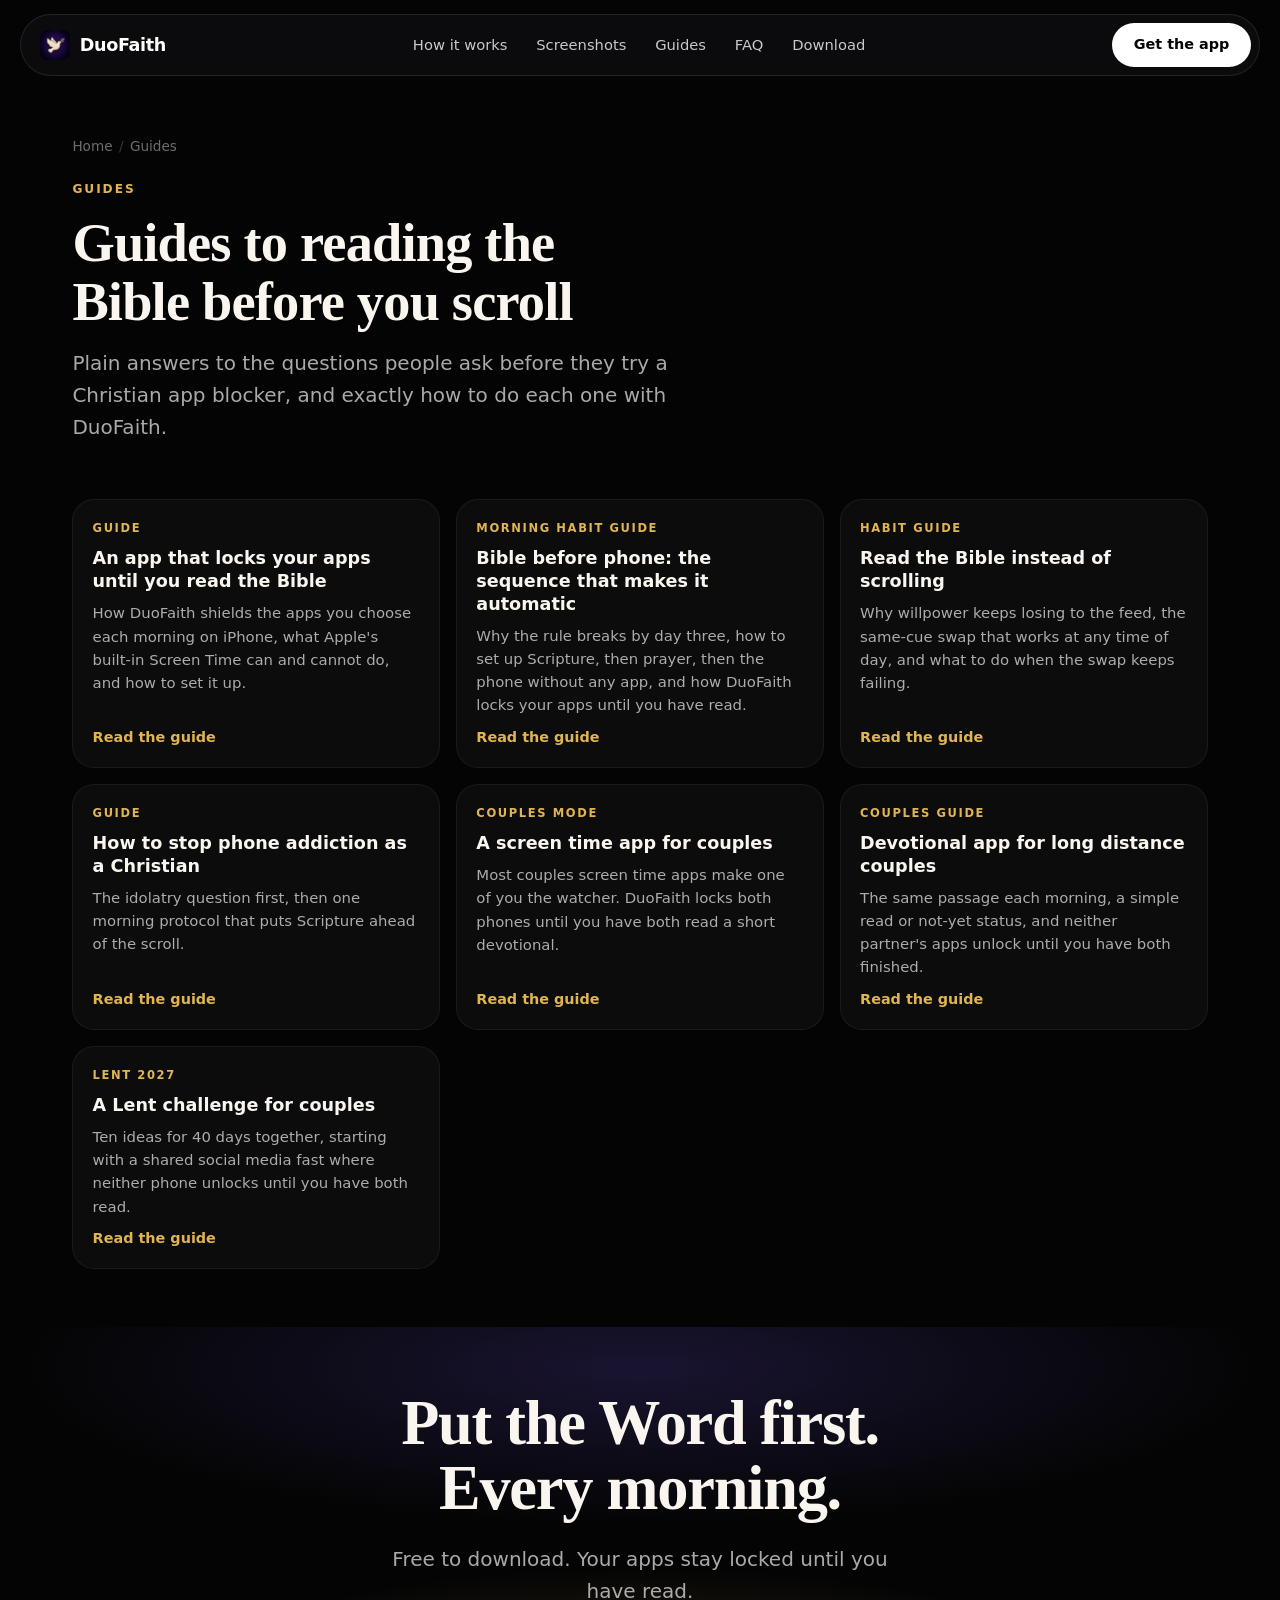
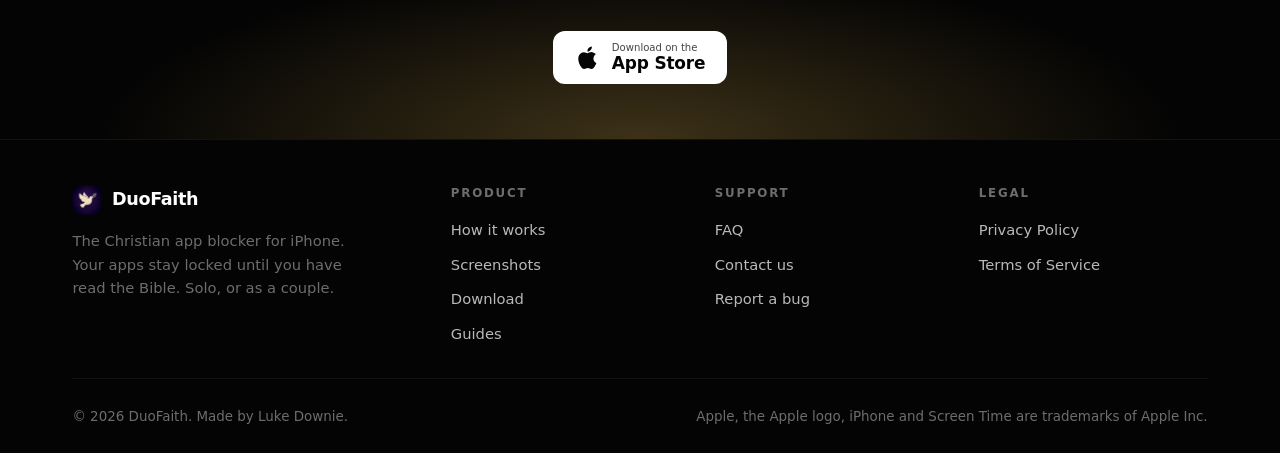
==== guides/index.html @ 22491860 "Rebuild the site around search: 7 guides, new homepage, real pricing Rewrites duofaith.com as an SEO" ====
<!DOCTYPE html>
<html lang="en">
<head>
<meta charset="UTF-8">
<meta name="viewport" content="width=device-width, initial-scale=1.0">
<title>DuoFaith Guides: Bible App Blocker Help and How-Tos</title>
<meta name="description" content="Guides on using a Christian app blocker, building a daily Bible habit, couples devotionals, and how DuoFaith locks your apps until you have read.">
<link rel="canonical" href="https://duofaith.com/guides/index.html">
<meta name="theme-color" content="#040404">
<link rel="icon" type="image/png" href="/icon-128.png">
<link rel="apple-touch-icon" href="/img/apple-touch-icon.png">
<link rel="stylesheet" href="/site.css">
<script>document.documentElement.className+=' js';</script>
<meta property="og:title" content="DuoFaith Guides: Bible App Blocker Help and How-Tos">
<meta property="og:description" content="Guides on using a Christian app blocker, building a daily Bible habit, couples devotionals, and how DuoFaith locks your apps until you have read.">
<meta property="og:type" content="website">
<meta property="og:url" content="https://duofaith.com/guides/index.html">
<meta property="og:site_name" content="DuoFaith">
<meta property="og:locale" content="en_US">
<meta property="og:image" content="https://duofaith.com/og-card.jpg">
<meta name="twitter:card" content="summary_large_image">
<meta name="twitter:title" content="DuoFaith Guides: Bible App Blocker Help and How-Tos">
<meta name="twitter:description" content="Guides on using a Christian app blocker, building a daily Bible habit, couples devotionals, and how DuoFaith locks your apps until you have read.">
<meta name="twitter:image" content="https://duofaith.com/og-card.jpg">
<script type="application/ld+json">{
 "@context": "https://schema.org",
 "@type": "CollectionPage",
 "name": "DuoFaith Guides: Bible App Blocker Help and How-Tos",
 "url": "https://duofaith.com/guides/index.html",
 "description": "Guides on using a Christian app blocker, building a daily Bible habit, couples devotionals, and how DuoFaith locks your apps until you have read.",
 "isPartOf": {
  "@id": "https://duofaith.com/#website"
 },
 "hasPart": [
  {
   "@type": "Article",
   "headline": "An app that locks your apps until you read the Bible (and how it works on iPhone)",
   "url": "https://duofaith.com/guides/app-that-locks-apps-until-you-read-the-bible.html"
  },
  {
   "@type": "Article",
   "headline": "Bible before phone: the morning sequence that makes it automatic",
   "url": "https://duofaith.com/guides/bible-before-phone.html"
  },
  {
   "@type": "Article",
   "headline": "How to read the Bible instead of scrolling (when willpower is not enough)",
   "url": "https://duofaith.com/guides/read-the-bible-instead-of-scrolling.html"
  },
  {
   "@type": "Article",
   "headline": "How to stop phone addiction as a Christian (the heart problem and the practical fix)",
   "url": "https://duofaith.com/guides/how-to-stop-phone-addiction-as-a-christian.html"
  },
  {
   "@type": "Article",
   "headline": "A screen time app for couples where neither partner's apps unlock until you have both read",
   "url": "https://duofaith.com/guides/screen-time-app-for-couples.html"
  },
  {
   "@type": "Article",
   "headline": "A devotional app for long distance couples: the same passage each day, and neither partner's apps unlock until you have both read",
   "url": "https://duofaith.com/guides/devotional-app-for-long-distance-couples.html"
  },
  {
   "@type": "Article",
   "headline": "A Lent challenge for couples: ten ideas for 40 days, and the shared fast where both partners' apps stay locked until you have both read",
   "url": "https://duofaith.com/guides/lent-challenge-for-couples.html"
  }
 ]
}</script>
</head>
<body>
<a class="skip-link" href="#main">Skip to content</a>
<div class="starfield" aria-hidden="true"><span class="star-layer sl-deep"></span><span class="star-layer sl-near"></span></div>
<header class="nav">
  <div class="nav-inner">
    <a href="/" class="brand"><img src="/img/app-icon-256.png" alt="" width="256" height="256"><span>DuoFaith</span></a>
    <nav class="nav-links" aria-label="Main"><a href="/#how-it-works">How it works</a><a href="/#screenshots">Screenshots</a><a href="/guides/index.html">Guides</a><a href="/#faq">FAQ</a><a href="/#download">Download</a></nav>
    <button class="nav-toggle" type="button" aria-label="Open menu" aria-expanded="false" aria-controls="nav-menu"><span class="bars" aria-hidden="true"><span></span><span></span><span></span></span></button>
    <a href="https://apps.apple.com/us/app/duofaith-bible-app-blocker/id6792354251" class="nav-cta" target="_blank" rel="noopener">Get the app</a>
  </div>
  <div class="nav-menu" id="nav-menu"><ul><li><a href="/#how-it-works">How it works</a></li><li><a href="/#screenshots">Screenshots</a></li><li><a href="/guides/index.html">Guides</a></li><li><a href="/#faq">FAQ</a></li><li><a href="/#download">Download</a></li><li><a href="https://apps.apple.com/us/app/duofaith-bible-app-blocker/id6792354251" target="_blank" rel="noopener">Get the app, free</a></li></ul></div>
</header>
<main id="main">
  <section class="article-hero"><div class="wrap">
    <ol class="crumbs"><li><a href="/">Home</a></li><li aria-current="page">Guides</li></ol>
    <span class="eyebrow">Guides</span>
    <h1>Guides to reading the Bible before you scroll</h1>
    <p class="lede" style="max-width:40rem;margin-top:1rem">Plain answers to the questions people ask before they try a Christian app blocker, and exactly how to do each one with DuoFaith.</p>
  </div></section>
  <section class="section" style="padding-top:1rem"><div class="wrap"><div class="guides-grid"><a class="guide-card" href="/guides/app-that-locks-apps-until-you-read-the-bible.html"><span class="tag">Guide</span><h3>An app that locks your apps until you read the Bible</h3><p>How DuoFaith shields the apps you choose each morning on iPhone, what Apple&#x27;s built-in Screen Time can and cannot do, and how to set it up.</p><span class="more">Read the guide</span></a><a class="guide-card" href="/guides/bible-before-phone.html"><span class="tag">Morning habit guide</span><h3>Bible before phone: the sequence that makes it automatic</h3><p>Why the rule breaks by day three, how to set up Scripture, then prayer, then the phone without any app, and how DuoFaith locks your apps until you have read.</p><span class="more">Read the guide</span></a><a class="guide-card" href="/guides/read-the-bible-instead-of-scrolling.html"><span class="tag">Habit guide</span><h3>Read the Bible instead of scrolling</h3><p>Why willpower keeps losing to the feed, the same-cue swap that works at any time of day, and what to do when the swap keeps failing.</p><span class="more">Read the guide</span></a><a class="guide-card" href="/guides/how-to-stop-phone-addiction-as-a-christian.html"><span class="tag">Guide</span><h3>How to stop phone addiction as a Christian</h3><p>The idolatry question first, then one morning protocol that puts Scripture ahead of the scroll.</p><span class="more">Read the guide</span></a><a class="guide-card" href="/guides/screen-time-app-for-couples.html"><span class="tag">Couples Mode</span><h3>A screen time app for couples</h3><p>Most couples screen time apps make one of you the watcher. DuoFaith locks both phones until you have both read a short devotional.</p><span class="more">Read the guide</span></a><a class="guide-card" href="/guides/devotional-app-for-long-distance-couples.html"><span class="tag">Couples guide</span><h3>Devotional app for long distance couples</h3><p>The same passage each morning, a simple read or not-yet status, and neither partner&#x27;s apps unlock until you have both finished.</p><span class="more">Read the guide</span></a><a class="guide-card" href="/guides/lent-challenge-for-couples.html"><span class="tag">Lent 2027</span><h3>A Lent challenge for couples</h3><p>Ten ideas for 40 days together, starting with a shared social media fast where neither phone unlocks until you have both read.</p><span class="more">Read the guide</span></a></div></div></section>
  <section class="closer"><div class="wrap">
    <h2 class="display">Put the Word first.<br>Every morning.</h2>
    <p class="lede">Free to download. Your apps stay locked until you have read.</p>
    <div class="store-row"><a href="https://apps.apple.com/us/app/duofaith-bible-app-blocker/id6792354251" class="store-badge" target="_blank" rel="noopener"><svg viewBox="0 0 24 24" aria-hidden="true"><path d="M17.05 12.54c-.03-2.6 2.12-3.85 2.22-3.91-1.21-1.77-3.09-2.01-3.76-2.04-1.6-.16-3.13.94-3.94.94-.81 0-2.07-.92-3.4-.9-1.75.03-3.36 1.02-4.26 2.58-1.81 3.14-.46 7.79 1.3 10.34.86 1.25 1.89 2.65 3.24 2.6 1.3-.05 1.79-.84 3.36-.84 1.57 0 2.01.84 3.38.81 1.4-.02 2.28-1.27 3.13-2.53.99-1.45 1.4-2.86 1.42-2.93-.03-.01-2.72-1.04-2.75-4.12M14.5 4.6c.71-.87 1.19-2.07 1.06-3.27-1.02.04-2.26.68-3 1.54-.66.76-1.24 1.99-1.08 3.16 1.14.09 2.31-.58 3.02-1.43"/></svg><span class="sb-text"><span class="sb-small">Download on the</span><span class="sb-big">App Store</span></span></a></div>
  </div></section>
</main>
<footer>
  <div class="wrap">
    <div class="foot-grid">
      <div class="foot-brand">
        <a href="/" class="brand"><img src="/img/app-icon-256.png" alt="" width="256" height="256"><span>DuoFaith</span></a>
        <p>The Christian app blocker for iPhone. Your apps stay locked until you have read the Bible. Solo, or as a couple.</p>
      </div>
      <div class="foot-col"><h4>Product</h4><ul>
        <li><a href="/#how-it-works">How it works</a></li>
        <li><a href="/#screenshots">Screenshots</a></li>
        <li><a href="/#download">Download</a></li>
        <li><a href="/guides/index.html">Guides</a></li>
      </ul></div>
      <div class="foot-col"><h4>Support</h4><ul>
        <li><a href="/#faq">FAQ</a></li>
        <li><a href="mailto:duofaithsupport@gmail.com">Contact us</a></li>
        <li><a href="mailto:duofaithsupport@gmail.com?subject=DuoFaith%20bug%20report">Report a bug</a></li>
      </ul></div>
      <div class="foot-col"><h4>Legal</h4><ul>
        <li><a href="/privacy.html">Privacy Policy</a></li>
        <li><a href="/terms.html">Terms of Service</a></li>
      </ul></div>
    </div>
    <div class="foot-bottom">
      <p>&copy; 2026 DuoFaith. Made by Luke Downie.</p>
      <p>Apple, the Apple logo, iPhone and Screen Time are trademarks of Apple Inc.</p>
    </div>
  </div>
</footer>
<script>
(function(){
  var b=document.body;var on=function(){b.classList.toggle('scrolled',window.scrollY>20)};on();window.addEventListener('scroll',on,{passive:true});
  var t=document.querySelector('.nav-toggle');if(t){t.addEventListener('click',function(){var o=b.classList.toggle('menu-open');t.setAttribute('aria-expanded',o)});document.querySelectorAll('.nav-menu a').forEach(function(a){a.addEventListener('click',function(){b.classList.remove('menu-open');t.setAttribute('aria-expanded','false')})})}
  if('IntersectionObserver' in window){var io=new IntersectionObserver(function(es){es.forEach(function(e){if(e.isIntersecting){e.target.classList.add('in');io.unobserve(e.target)}})},{rootMargin:'0px 0px -8% 0px'});document.querySelectorAll('.reveal').forEach(function(el){io.observe(el)})}else{document.querySelectorAll('.reveal').forEach(function(el){el.classList.add('in')})}
})();
</script>
</body>
</html>
---- site.css ----
/* DuoFaith site styles. Shared by the homepage and every guide page. */

*, *::before, *::after { margin: 0; padding: 0; box-sizing: border-box; }

:root {
  --bg: #040404;
  --bg-2: #0b0910;
  --white: #ffffff;
  --cream: #FAF5EE;
  --dim: rgba(255,255,255,0.66);
  --faint: rgba(255,255,255,0.42);
  --line: rgba(255,255,255,0.10);
  --line-soft: rgba(255,255,255,0.06);
  --card: rgba(255,255,255,0.035);
  --card-2: rgba(255,255,255,0.06);
  --gold: #E0B450;
  --gold-2: #C9944A;
  --gold-soft: rgba(224,180,80,0.14);
  --violet: #7C5CFF;
  --rose: #E0685A;
  --green: #5BA67A;
  --plum: #2D2145;

  --font: system-ui, -apple-system, "Segoe UI", Roboto, "Helvetica Neue", Arial, sans-serif;
  --serif: "Iowan Old Style", "Palatino Linotype", Palatino, "Book Antiqua", Georgia, "Times New Roman", serif;
  --max: 1180px;
  --pad: 1.4rem;
  --radius: 22px;
}

html {
  scroll-behavior: smooth;
  -webkit-text-size-adjust: 100%;
  background: var(--bg);
  scroll-padding-top: 6rem;
}
body {
  font-family: var(--font);
  background: var(--bg);
  color: var(--white);
  overflow-x: hidden;
  -webkit-font-smoothing: antialiased;
  -moz-osx-font-smoothing: grayscale;
  line-height: 1.5;
}
img { max-width: 100%; height: auto; display: block; }
a { color: var(--gold); }
::selection { background: rgba(224,180,80,0.3); }
:focus-visible { outline: 2px solid var(--gold); outline-offset: 3px; border-radius: 4px; }

.skip-link {
  position: absolute; left: -999px; top: 0.5rem;
  background: var(--gold); color: #050505; padding: 0.6rem 1rem; border-radius: 8px; z-index: 999;
}
.skip-link:focus { left: 0.5rem; }

/* Starfield background, two slow parallax layers */
.starfield { position: fixed; inset: 0; z-index: -1; pointer-events: none; overflow: hidden; }
.star-layer { position: absolute; inset: -90px; display: block; background-repeat: repeat; }
.sl-deep {
  opacity: 0.38;
  background-size: 660px 660px, 940px 940px;
  animation: drift-deep 96s ease-in-out infinite alternate;
  background-image:
    radial-gradient(1.8px 1.8px at 22% 11%, rgba(214,206,255,0.85), transparent),
    radial-gradient(1px 1px at 58% 26%, rgba(255,255,255,0.6), transparent),
    radial-gradient(1.4px 1.4px at 84% 14%, rgba(255,241,214,0.7), transparent),
    radial-gradient(1px 1px at 35% 52%, rgba(255,255,255,0.5), transparent),
    radial-gradient(2px 2px at 68% 58%, rgba(214,206,255,0.75), transparent),
    radial-gradient(1px 1px at 9% 74%, rgba(255,255,255,0.45), transparent),
    radial-gradient(1.5px 1.5px at 46% 82%, rgba(255,241,214,0.6), transparent),
    radial-gradient(1px 1px at 79% 93%, rgba(255,255,255,0.5), transparent),
    radial-gradient(1.3px 1.3px at 96% 68%, rgba(255,255,255,0.55), transparent),
    radial-gradient(1px 1px at 15% 36%, rgba(255,255,255,0.45), transparent),
    radial-gradient(3px 3px at 17% 29%, rgba(124,92,255,0.55), transparent),
    radial-gradient(2.4px 2.4px at 62% 12%, rgba(255,255,255,0.5), transparent),
    radial-gradient(3.4px 3.4px at 88% 41%, rgba(224,180,80,0.42), transparent),
    radial-gradient(2px 2px at 31% 63%, rgba(255,255,255,0.45), transparent),
    radial-gradient(3px 3px at 73% 77%, rgba(124,92,255,0.45), transparent),
    radial-gradient(2.2px 2.2px at 8% 89%, rgba(255,255,255,0.4), transparent),
    radial-gradient(2.6px 2.6px at 51% 46%, rgba(255,241,214,0.4), transparent),
    radial-gradient(2px 2px at 94% 87%, rgba(255,255,255,0.35), transparent);
}
.sl-near {
  opacity: 0.55;
  background-size: 420px 420px;
  animation: drift-near 58s ease-in-out infinite alternate, twinkle 9s ease-in-out infinite;
  background-image:
    radial-gradient(1.5px 1.5px at 12% 18%, rgba(255,255,255,0.95), transparent),
    radial-gradient(1.2px 1.2px at 47% 8%, rgba(255,255,255,0.8), transparent),
    radial-gradient(1px 1px at 78% 22%, rgba(255,255,255,0.7), transparent),
    radial-gradient(1.4px 1.4px at 92% 47%, rgba(255,255,255,0.85), transparent),
    radial-gradient(1px 1px at 63% 38%, rgba(255,255,255,0.6), transparent),
    radial-gradient(1.3px 1.3px at 28% 44%, rgba(255,255,255,0.8), transparent),
    radial-gradient(1px 1px at 6% 61%, rgba(255,255,255,0.55), transparent),
    radial-gradient(1.5px 1.5px at 41% 71%, rgba(255,255,255,0.9), transparent),
    radial-gradient(1px 1px at 84% 79%, rgba(255,255,255,0.6), transparent),
    radial-gradient(1.2px 1.2px at 19% 92%, rgba(255,255,255,0.7), transparent),
    radial-gradient(1px 1px at 57% 88%, rgba(255,255,255,0.5), transparent);
}
@keyframes drift-deep { from { transform: translate3d(-24px, 14px, 0); } to { transform: translate3d(26px, -16px, 0); } }
@keyframes drift-near { from { transform: translate3d(38px, -22px, 0); } to { transform: translate3d(-40px, 24px, 0); } }
@keyframes twinkle { 0%, 100% { opacity: 0.55; } 50% { opacity: 0.34; } }

/* Layout and type */
.wrap { max-width: var(--max); margin: 0 auto; padding: 0 var(--pad); }
.narrow { max-width: 760px; margin: 0 auto; }

.display {
  font-family: var(--serif);
  font-size: clamp(2.4rem, 6vw, 3.9rem);
  font-weight: 600;
  line-height: 1.04;
  letter-spacing: -0.02em;
  color: var(--cream);
}
.h-section {
  font-family: var(--serif);
  font-size: clamp(1.75rem, 4vw, 2.55rem);
  font-weight: 600;
  line-height: 1.08;
  letter-spacing: -0.015em;
  color: var(--cream);
}
.h-sub {
  font-size: clamp(1.15rem, 2vw, 1.4rem);
  font-weight: 600;
  letter-spacing: -0.01em;
  color: var(--cream);
}
.lede {
  font-size: clamp(1.05rem, 1.6vw, 1.25rem);
  line-height: 1.6;
  color: var(--dim);
}
.eyebrow {
  display: inline-block;
  font-size: 0.76rem;
  font-weight: 600;
  letter-spacing: 0.16em;
  text-transform: uppercase;
  color: var(--gold);
  margin-bottom: 1rem;
}
.gold { color: var(--gold); }
.muted { color: var(--faint); }
.section { padding: 3.6rem 0; }
.section-head { text-align: center; max-width: 700px; margin: 0 auto 1.9rem; }
.section-head .lede { margin-top: 1rem; }

/* Buttons */
.btn {
  display: inline-flex; align-items: center; justify-content: center; gap: 0.6rem;
  padding: 0.95rem 1.6rem;
  border-radius: 100px;
  font-size: 1rem; font-weight: 600;
  text-decoration: none;
  cursor: pointer;
  border: 1px solid transparent;
  transition: transform .18s ease, box-shadow .25s ease, background .2s ease;
  white-space: nowrap;
}
.btn-gold {
  background: linear-gradient(135deg, #E8C88A 0%, var(--gold) 45%, var(--gold-2) 100%);
  color: #1a1207;
  box-shadow: 0 10px 30px rgba(224,180,80,0.22);
}
.btn-gold:hover { transform: translateY(-2px); box-shadow: 0 16px 40px rgba(224,180,80,0.32); }
.btn-ghost { border-color: var(--line); color: var(--white); background: rgba(255,255,255,0.02); }
.btn-ghost:hover { background: rgba(255,255,255,0.07); }
.btn svg { width: 20px; height: 20px; fill: currentColor; }

.store-badge {
  display: inline-flex; align-items: center; gap: 0.7rem;
  background: var(--white); color: #050505;
  padding: 0.7rem 1.35rem; border-radius: 12px;
  text-decoration: none;
  transition: transform .18s ease, box-shadow .25s ease;
}
.store-badge:hover { transform: translateY(-2px); box-shadow: 0 12px 34px rgba(0,0,0,0.55); }
.store-badge svg { width: 26px; height: 26px; fill: #050505; flex-shrink: 0; }
.store-badge .sb-text { text-align: left; line-height: 1.15; }
.store-badge .sb-small { display: block; font-size: 0.63rem; font-weight: 500; opacity: 0.75; }
.store-badge .sb-big { display: block; font-size: 1.06rem; font-weight: 600; letter-spacing: -0.01em; }
.store-row { display: flex; flex-wrap: wrap; align-items: center; gap: 0.9rem; margin-top: 1.5rem; }
.store-note { font-size: 0.86rem; color: var(--faint); margin-top: 1rem; }

/* Nav */
.nav {
  position: fixed; top: 0.9rem; left: 50%; transform: translateX(-50%);
  z-index: 200; width: calc(100% - 1.6rem); max-width: 1240px;
}
.nav-inner {
  display: flex; align-items: center; justify-content: space-between; gap: 1rem;
  padding: 0.5rem 0.5rem 0.5rem 1.2rem;
  border-radius: 100px;
  background: rgba(18,18,20,0.6);
  backdrop-filter: blur(12px); -webkit-backdrop-filter: blur(12px);
  border: 1px solid var(--line);
  transition: background .3s ease;
}
body.scrolled .nav-inner { background: rgba(10,10,12,0.86); }
.brand { display: flex; align-items: center; gap: 0.6rem; text-decoration: none; color: var(--white); flex-shrink: 0; }
.brand img { width: 30px; height: 30px; border-radius: 8px; }
.brand span { font-size: 1.1rem; font-weight: 700; letter-spacing: -0.02em; }
.nav-links { display: flex; align-items: center; gap: 1.8rem; }
.nav-links a { font-size: 0.92rem; font-weight: 500; color: rgba(255,255,255,0.78); text-decoration: none; white-space: nowrap; transition: color .2s; }
.nav-links a:hover { color: var(--white); }
.nav-cta {
  background: var(--white); color: #050505;
  padding: 0.68rem 1.35rem; border-radius: 100px;
  font-size: 0.9rem; font-weight: 600; text-decoration: none; white-space: nowrap; flex-shrink: 0;
  transition: transform .18s ease, box-shadow .25s ease;
}
.nav-cta:hover { transform: translateY(-1px); box-shadow: 0 8px 26px rgba(255,255,255,0.18); }
.nav-toggle {
  display: none; align-items: center; justify-content: center;
  width: 42px; height: 42px; flex-shrink: 0; margin-left: auto;
  background: none; border: 1px solid var(--line); border-radius: 100px; cursor: pointer; padding: 0;
}
.nav-toggle .bars { position: relative; width: 17px; height: 12px; }
.nav-toggle .bars span { position: absolute; left: 0; width: 100%; height: 2px; background: var(--white); border-radius: 2px; transition: transform .25s, opacity .2s, top .25s; }
.nav-toggle .bars span:nth-child(1) { top: 0; }
.nav-toggle .bars span:nth-child(2) { top: 5px; }
.nav-toggle .bars span:nth-child(3) { top: 10px; }
body.menu-open .nav-toggle .bars span:nth-child(1) { top: 5px; transform: rotate(45deg); }
body.menu-open .nav-toggle .bars span:nth-child(2) { opacity: 0; }
body.menu-open .nav-toggle .bars span:nth-child(3) { top: 5px; transform: rotate(-45deg); }
.nav-menu {
  display: none; margin-top: 0.6rem; padding: 0.8rem 0.6rem;
  border-radius: 22px; background: rgba(12,12,14,0.94); border: 1px solid var(--line);
  backdrop-filter: blur(14px); -webkit-backdrop-filter: blur(14px);
}
body.menu-open .nav-menu { display: block; }
.nav-menu ul { list-style: none; }
.nav-menu a { display: block; padding: 0.85rem 1rem; color: var(--white); text-decoration: none; font-size: 1.02rem; border-radius: 12px; }
.nav-menu a:hover { background: rgba(255,255,255,0.05); }

/* Device frame. The app screens are edge to edge captures, so the frame is
   drawn here rather than baked into the image. */
.device {
  position: relative;
  border-radius: 30px;
  padding: 5px;
  background: linear-gradient(160deg, rgba(255,255,255,0.22), rgba(255,255,255,0.05) 40%, rgba(0,0,0,0.5));
  box-shadow: 0 30px 70px rgba(0,0,0,0.6);
  width: fit-content;
  margin: 0 auto;
}
.device img { border-radius: 26px; display: block; }

/* Hero */
.hero { position: relative; padding: 7.5rem 0 2rem; overflow: hidden; }
.hero::before {
  content: ''; position: absolute; inset: 0; z-index: -1; pointer-events: none;
  background:
    radial-gradient(ellipse 55% 45% at 72% 38%, rgba(224,180,80,0.16), transparent 70%),
    radial-gradient(ellipse 60% 50% at 18% 20%, rgba(124,92,255,0.16), transparent 70%);
}
.hero-grid { display: grid; grid-template-columns: 1.08fr 0.92fr; gap: 3rem; align-items: center; }
.hero-copy .display { max-width: 13ch; }
.hero-copy .lede { max-width: 34rem; margin-top: 1.4rem; }
.hero-points { list-style: none; display: grid; gap: 0.5rem; margin-top: 1.2rem; }
.hero-points li { display: flex; gap: 0.6rem; align-items: flex-start; color: var(--dim); font-size: 1rem; }
.hero-points svg { width: 18px; height: 18px; fill: var(--gold); flex-shrink: 0; margin-top: 3px; }
.hero-shot { position: relative; display: flex; justify-content: center; }
.hero-shot .device { width: min(100%, 316px); }
.hero-shot::before {
  content: ''; position: absolute; inset: 10% 5%; z-index: -1; border-radius: 50%;
  background: radial-gradient(circle, rgba(224,180,80,0.28), transparent 65%);
  filter: blur(30px);
}

/* Trust strip */
.trust { padding: 1.5rem 0 0; }
.trust ul { list-style: none; display: flex; flex-wrap: wrap; justify-content: center; gap: 0.8rem 2.2rem; }
.trust li { display: flex; align-items: center; gap: 0.5rem; font-size: 0.9rem; color: var(--faint); }
.trust svg { width: 16px; height: 16px; fill: var(--gold); }

/* Statement */
.statement { text-align: center; padding: 6rem 0 2rem; }
.statement p { font-family: var(--serif); font-size: clamp(1.6rem, 3.6vw, 2.5rem); line-height: 1.25; color: var(--cream); max-width: 22ch; margin: 0 auto; }
.statement .sub { font-family: var(--font); font-size: clamp(1rem, 1.5vw, 1.15rem); color: var(--dim); max-width: 44rem; margin: 1.4rem auto 0; line-height: 1.6; }

/* Steps (how it works) */
.steps-grid { display: grid; grid-template-columns: repeat(4, 1fr); gap: 1rem; }
.step {
  position: relative; padding: 1.4rem 1.3rem 1.3rem;
  background: var(--card); border: 1px solid var(--line-soft); border-radius: var(--radius);
}
.step .num {
  display: inline-flex; align-items: center; justify-content: center;
  width: 34px; height: 34px; border-radius: 50%;
  background: var(--gold-soft); color: var(--gold);
  font-weight: 700; font-size: 0.9rem; margin-bottom: 0.75rem;
}
.step h3 { font-size: 1.12rem; font-weight: 600; margin-bottom: 0.5rem; color: var(--cream); }
.step p { font-size: 0.96rem; color: var(--dim); line-height: 1.55; }

/* Feature split */
.feature { padding: 2.6rem 0; }
.feature-inner { display: grid; grid-template-columns: 1.05fr 0.95fr; gap: 3rem; align-items: center; }
.feature.reverse .feature-copy { order: 2; }
.feature-copy .h-section { margin-bottom: 1rem; }
.feature-copy p { color: var(--dim); font-size: 1.05rem; line-height: 1.65; }
.feature-points { list-style: none; display: grid; gap: 0.8rem; margin-top: 1.5rem; }
.feature-points li { display: flex; gap: 0.7rem; align-items: flex-start; color: rgba(255,255,255,0.8); }
.feature-points svg { width: 18px; height: 18px; fill: var(--gold); flex-shrink: 0; margin-top: 3px; }
.feature-media { display: flex; justify-content: center; }
.feature-media .device { width: min(100%, 258px); }

/* Screenshot gallery */
.gallery {
  display: flex; gap: 1rem; overflow-x: auto; padding: 0.4rem var(--pad) 1.2rem;
  scroll-snap-type: x mandatory; -webkit-overflow-scrolling: touch;
  scrollbar-width: thin; scrollbar-color: rgba(255,255,255,0.2) transparent;
}
.gallery figure { flex: 0 0 auto; width: min(74vw, 270px); scroll-snap-align: center; }
.gallery .device { width: 100%; border-radius: 26px; padding: 4px; }
.gallery .device img { border-radius: 22px; }
.gallery figcaption { margin-top: 0.6rem; font-size: 0.9rem; color: var(--faint); text-align: center; }
@media (min-width: 1100px) {
  .gallery { justify-content: center; overflow: visible; }
  .gallery figure { width: 168px; }
}

/* Download / pricing */
.download { position: relative; padding: 3.6rem 0; }
.download::before {
  content: ''; position: absolute; inset: 0; pointer-events: none; z-index: -1;
  background: radial-gradient(ellipse 60% 50% at 50% 50%, rgba(124,92,255,0.12), transparent 70%);
}
.dl-grid { display: grid; grid-template-columns: 1.1fr 0.9fr; gap: 3rem; align-items: center; }
.dl-copy .h-section { margin-bottom: 1rem; }
.price-grid { display: grid; gap: 1rem; }
.price-card {
  padding: 1.6rem 1.6rem 1.5rem;
  background: var(--card); border: 1px solid var(--line-soft); border-radius: var(--radius);
  display: flex; flex-direction: column;
}
.price-card.featured { border-color: rgba(224,180,80,0.45); background: linear-gradient(180deg, rgba(224,180,80,0.08), rgba(255,255,255,0.03)); }
.price-card .tier { font-size: 0.74rem; font-weight: 600; letter-spacing: 0.16em; text-transform: uppercase; color: var(--faint); }
.price-card.featured .tier { color: var(--gold); }
.price-card .amount { font-size: 2.2rem; font-weight: 700; letter-spacing: -0.03em; line-height: 1.1; margin-top: 0.5rem; }
.price-card .amount .per { font-size: 0.95rem; font-weight: 500; letter-spacing: 0; color: var(--faint); }
.price-card .desc { font-size: 0.9rem; color: var(--faint); margin-top: 0.3rem; }
.price-list { list-style: none; display: grid; gap: 0.55rem; margin: 1.1rem 0 0; }
.price-list li { display: flex; gap: 0.6rem; align-items: flex-start; font-size: 0.95rem; color: rgba(255,255,255,0.78); }
.price-list svg { width: 16px; height: 16px; fill: var(--gold); flex-shrink: 0; margin-top: 3px; }

/* Guides grid */
.guides-grid { display: grid; grid-template-columns: repeat(3, 1fr); gap: 1rem; }
.guide-card {
  display: flex; flex-direction: column; gap: 0.6rem;
  padding: 1.25rem 1.2rem 1.15rem;
  background: var(--card); border: 1px solid var(--line-soft); border-radius: var(--radius);
  text-decoration: none; color: var(--white);
  transition: transform .18s ease, border-color .2s ease, background .2s ease;
}
.guide-card:hover { transform: translateY(-3px); border-color: rgba(224,180,80,0.4); background: var(--card-2); }
.guide-card .tag { font-size: 0.72rem; font-weight: 600; letter-spacing: 0.14em; text-transform: uppercase; color: var(--gold); }
.guide-card h3 { font-size: 1.1rem; font-weight: 600; line-height: 1.3; color: var(--cream); }
.guide-card p { font-size: 0.93rem; color: var(--dim); line-height: 1.55; flex: 1; }
.guide-card .more { font-size: 0.9rem; font-weight: 600; color: var(--gold); }

/* FAQ */
.faq-list { max-width: 800px; margin: 0 auto; }
.faq-item { border-bottom: 1px solid var(--line-soft); }
.faq-item:first-child { border-top: 1px solid var(--line-soft); }
.faq-item summary {
  list-style: none; cursor: pointer;
  display: flex; align-items: center; justify-content: space-between; gap: 1.5rem;
  padding: 1.05rem 0;
  font-size: 1.03rem; font-weight: 500; letter-spacing: -0.01em; color: var(--white);
}
.faq-item summary::-webkit-details-marker { display: none; }
.faq-item summary .plus { position: relative; width: 18px; height: 18px; flex-shrink: 0; transition: transform .3s ease; }
.faq-item summary .plus::before, .faq-item summary .plus::after { content: ''; position: absolute; background: var(--faint); border-radius: 2px; }
.faq-item summary .plus::before { top: 8px; left: 0; width: 18px; height: 2px; }
.faq-item summary .plus::after { left: 8px; top: 0; width: 2px; height: 18px; }
.faq-item[open] summary .plus { transform: rotate(135deg); }
.faq-item[open] summary .plus::before, .faq-item[open] summary .plus::after { background: var(--gold); }
.faq-item h3 { font-size: inherit; font-weight: inherit; }
.faq-a { padding: 0 0 1.2rem; max-width: 62ch; }
.faq-a p { font-size: 1rem; line-height: 1.65; color: var(--dim); }
.faq-a .learn { display: inline-block; margin-top: 0.6rem; font-weight: 600; color: var(--gold); text-decoration: none; }
.faq-a .learn:hover { text-decoration: underline; }

/* Closing CTA */
.closer { position: relative; padding: 4rem 0 3.4rem; text-align: center; overflow: hidden; }
.closer::before {
  content: ''; position: absolute; inset: 0; pointer-events: none;
  background:
    radial-gradient(ellipse 60% 60% at 50% 100%, rgba(224,180,80,0.26), transparent 70%),
    radial-gradient(ellipse 70% 55% at 50% 10%, rgba(124,92,255,0.18), transparent 70%);
}
.closer .wrap { position: relative; }
.closer .display { max-width: 16ch; margin: 0 auto; }
.closer .lede { max-width: 32rem; margin: 1.4rem auto 0; }
.closer .store-row { justify-content: center; }

/* Footer */
footer { border-top: 1px solid var(--line-soft); padding: 2.8rem 0 1.6rem; }
.foot-grid { display: grid; grid-template-columns: 1.5fr repeat(3, 1fr); gap: 2.2rem; margin-bottom: 2rem; }
.foot-brand .brand { margin-bottom: 0.9rem; }
.foot-brand p { font-size: 0.92rem; line-height: 1.6; color: var(--faint); max-width: 30ch; }
.foot-col h4 { font-size: 0.74rem; font-weight: 600; letter-spacing: 0.15em; text-transform: uppercase; color: var(--faint); margin-bottom: 1rem; }
.foot-col ul { list-style: none; display: grid; gap: 0.65rem; }
.foot-col a { font-size: 0.92rem; color: rgba(255,255,255,0.72); text-decoration: none; transition: color .2s; }
.foot-col a:hover { color: var(--white); }
.foot-bottom { display: flex; justify-content: space-between; align-items: center; gap: 1rem; flex-wrap: wrap; padding-top: 1.8rem; border-top: 1px solid var(--line-soft); font-size: 0.84rem; color: var(--faint); }

/* Reveal on scroll. Visible by default so the page still works without JS;
   the .js class is set by an inline script before first paint. */
.reveal { opacity: 1; transform: none; }
.js .reveal { opacity: 0; transform: translateY(18px); transition: opacity .7s ease, transform .7s ease; }
.js .reveal.in { opacity: 1; transform: none; }
@media (prefers-reduced-motion: reduce) {
  .js .reveal, .reveal { opacity: 1; transform: none; transition: none; }
  .star-layer { animation: none; }
  html { scroll-behavior: auto; }
}

/* Guide article pages */
.article-hero { padding: 8.5rem 0 2.5rem; }
.crumbs { list-style: none; display: flex; flex-wrap: wrap; gap: 0.4rem; font-size: 0.85rem; color: var(--faint); margin-bottom: 1.2rem; }
.crumbs a { color: var(--faint); text-decoration: none; }
.crumbs a:hover { color: var(--white); }
.crumbs li + li::before { content: '/'; margin-right: 0.4rem; opacity: 0.5; }
.article-hero h1 { font-family: var(--serif); font-size: clamp(2.1rem, 5vw, 3.4rem); font-weight: 600; line-height: 1.08; letter-spacing: -0.015em; color: var(--cream); max-width: 20ch; }
.article-grid { display: grid; grid-template-columns: minmax(0, 1fr) 320px; gap: 3.5rem; align-items: start; }
.article-grid > * { min-width: 0; }
.prose table { min-width: 560px; }
.article-side { position: sticky; top: 6rem; display: grid; gap: 1.2rem; }
.article-side .device { width: 100%; }
.side-cta { padding: 1.3rem 1.3rem 1.2rem; background: var(--card); border: 1px solid var(--line-soft); border-radius: var(--radius); }
.side-cta p { font-size: 0.95rem; color: var(--dim); line-height: 1.5; margin-bottom: 0.9rem; }
.side-cta .btn { width: 100%; }

.quick-answer {
  margin: 1.8rem 0 0; padding: 1.3rem 1.4rem;
  background: var(--gold-soft); border: 1px solid rgba(224,180,80,0.35); border-radius: 18px;
}
.quick-answer .label { display: block; font-size: 0.72rem; font-weight: 700; letter-spacing: 0.16em; text-transform: uppercase; color: var(--gold); margin-bottom: 0.4rem; }
.quick-answer p { font-size: 1.05rem; line-height: 1.6; color: var(--cream); }

.toc { margin: 2rem 0 0; padding: 1.2rem 1.4rem; background: var(--card); border: 1px solid var(--line-soft); border-radius: 18px; }
.toc strong { display: block; font-size: 0.78rem; letter-spacing: 0.14em; text-transform: uppercase; color: var(--faint); margin-bottom: 0.6rem; }
.toc ol { padding-left: 1.2rem; display: grid; gap: 0.35rem; }
.toc a { color: rgba(255,255,255,0.8); text-decoration: none; font-size: 0.95rem; }
.toc a:hover { color: var(--gold); }

.prose { font-size: 1.08rem; line-height: 1.72; color: rgba(255,255,255,0.84); }
.prose > * + * { margin-top: 1.15rem; }
.prose h2 { font-family: var(--serif); font-size: clamp(1.6rem, 3vw, 2.15rem); font-weight: 600; line-height: 1.15; color: var(--cream); margin-top: 3rem; letter-spacing: -0.01em; }
.prose h3 { font-size: 1.2rem; font-weight: 600; color: var(--cream); margin-top: 2rem; }
.prose p { color: rgba(255,255,255,0.84); }
.prose ul, .prose ol { padding-left: 1.4rem; display: grid; gap: 0.5rem; }
.prose li::marker { color: var(--gold); }
.prose a { color: var(--gold); text-decoration: underline; text-underline-offset: 3px; text-decoration-color: rgba(224,180,80,0.4); }
.prose a:hover { text-decoration-color: var(--gold); }
.prose blockquote { border-left: 3px solid var(--gold); padding: 0.4rem 0 0.4rem 1.2rem; font-family: var(--serif); font-size: 1.2rem; color: var(--cream); }
.prose table { width: 100%; border-collapse: collapse; font-size: 0.97rem; }
.prose th, .prose td { text-align: left; padding: 0.8rem 0.9rem; border-bottom: 1px solid var(--line-soft); vertical-align: top; }
.prose th { color: var(--cream); font-weight: 600; background: rgba(255,255,255,0.03); }
.prose td:first-child { color: var(--cream); font-weight: 500; }
.table-scroll { overflow-x: auto; -webkit-overflow-scrolling: touch; }
.prose .note { padding: 1rem 1.2rem; background: var(--card); border: 1px solid var(--line-soft); border-radius: 16px; font-size: 1rem; color: var(--dim); }

.steps { list-style: none; counter-reset: step; display: grid; gap: 1rem; padding: 0; }
.steps li { counter-increment: step; position: relative; padding: 1.2rem 1.3rem 1.2rem 4rem; background: var(--card); border: 1px solid var(--line-soft); border-radius: 18px; }
.steps li::before {
  content: counter(step); position: absolute; left: 1.1rem; top: 1.15rem;
  width: 34px; height: 34px; border-radius: 50%;
  display: flex; align-items: center; justify-content: center;
  background: var(--gold-soft); color: var(--gold); font-weight: 700; font-size: 0.9rem;
}
.steps h3 { font-size: 1.08rem; font-weight: 600; color: var(--cream); margin: 0 0 0.3rem; }
.steps p { font-size: 1rem; color: var(--dim); line-height: 1.6; }

.article-cta { margin-top: 3.5rem; padding: 2.2rem 2rem; text-align: center; border-radius: var(--radius); background: linear-gradient(180deg, rgba(224,180,80,0.10), rgba(124,92,255,0.08)); border: 1px solid rgba(224,180,80,0.3); }
.article-cta h2 { font-family: var(--serif); font-size: clamp(1.6rem, 3vw, 2.2rem); color: var(--cream); margin-bottom: 0.6rem; }
.article-cta p { color: var(--dim); max-width: 40rem; margin: 0 auto; }
.article-cta .store-row { justify-content: center; margin-top: 1.5rem; }

.related { margin-top: 3.5rem; }
.related h2 { font-size: 1.3rem; font-weight: 600; color: var(--cream); margin-bottom: 1.1rem; }
.related .guides-grid { grid-template-columns: repeat(3, 1fr); }

.author-line { margin-top: 2.5rem; font-size: 0.88rem; color: var(--faint); }

/* Responsive */
@media (max-width: 1000px) {
  .steps-grid { grid-template-columns: repeat(2, 1fr); }
  .guides-grid, .related .guides-grid { grid-template-columns: repeat(2, 1fr); }
  .article-grid { grid-template-columns: minmax(0, 1fr); }
  .article-side { position: static; grid-template-columns: 1fr 1fr; align-items: center; }
}
@media (max-width: 880px) {
  .nav-links, .nav-cta { display: none; }
  .nav-toggle { display: inline-flex; }
  .hero { padding-top: 7.5rem; }
  .hero-grid, .feature-inner, .dl-grid { grid-template-columns: 1fr; gap: 2.2rem; }
  .feature.reverse .feature-copy { order: 0; }
  .hero-copy .display { max-width: none; }
  .hero-shot .device { width: min(100%, 300px); }
  .foot-grid { grid-template-columns: 1fr 1fr; gap: 2rem; }
  .section { padding: 3.5rem 0; }
}
@media (max-width: 600px) {
  .steps-grid, .guides-grid, .related .guides-grid { grid-template-columns: 1fr; }
  .foot-grid { grid-template-columns: 1fr; }
  .article-side { grid-template-columns: 1fr; }
  .article-side img { max-width: 260px; margin: 0 auto; }
  .prose { font-size: 1.03rem; }
}
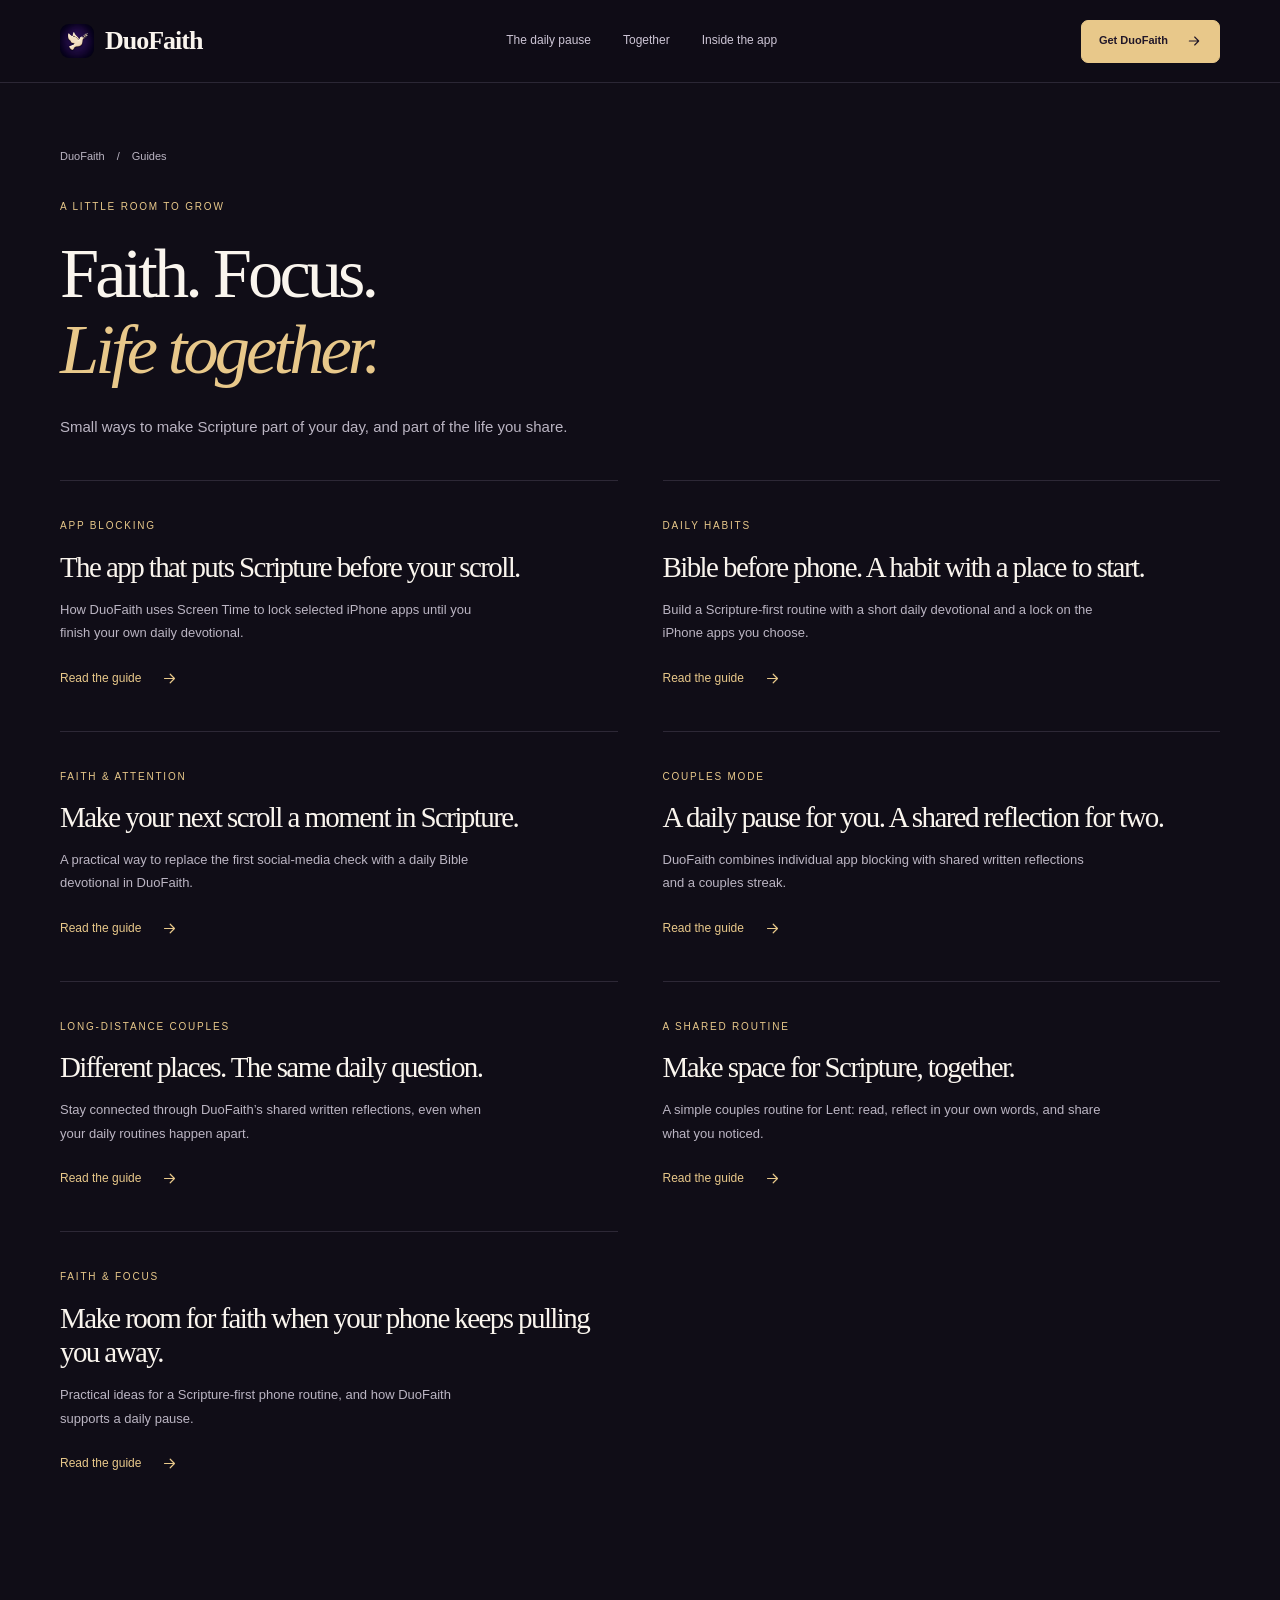
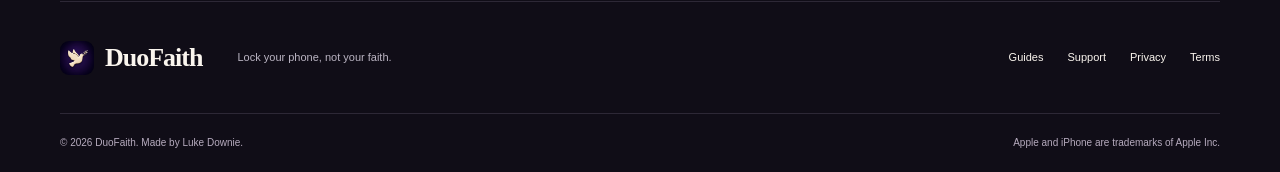
==== commit 9698a000: "Rebuild the homepage: real iPhone frames, App Store badges, depth pass Devices - Add a .device compo" ====
--- a/guides/index.html
+++ b/guides/index.html
@@ -1,136 +1,20 @@
-<!DOCTYPE html>
-<html lang="en">
-<head>
-<meta charset="UTF-8">
-<meta name="viewport" content="width=device-width, initial-scale=1.0">
-<title>DuoFaith Guides: Bible App Blocker Help and How-Tos</title>
-<meta name="description" content="Guides on using a Christian app blocker, building a daily Bible habit, couples devotionals, and how DuoFaith locks your apps until you have read.">
-<link rel="canonical" href="https://duofaith.com/guides/index.html">
-<meta name="theme-color" content="#040404">
-<link rel="icon" type="image/png" href="/icon-128.png">
-<link rel="apple-touch-icon" href="/img/apple-touch-icon.png">
-<link rel="stylesheet" href="/site.css">
-<script>document.documentElement.className+=' js';</script>
-<meta property="og:title" content="DuoFaith Guides: Bible App Blocker Help and How-Tos">
-<meta property="og:description" content="Guides on using a Christian app blocker, building a daily Bible habit, couples devotionals, and how DuoFaith locks your apps until you have read.">
-<meta property="og:type" content="website">
-<meta property="og:url" content="https://duofaith.com/guides/index.html">
-<meta property="og:site_name" content="DuoFaith">
-<meta property="og:locale" content="en_US">
-<meta property="og:image" content="https://duofaith.com/og-card.jpg">
-<meta name="twitter:card" content="summary_large_image">
-<meta name="twitter:title" content="DuoFaith Guides: Bible App Blocker Help and How-Tos">
-<meta name="twitter:description" content="Guides on using a Christian app blocker, building a daily Bible habit, couples devotionals, and how DuoFaith locks your apps until you have read.">
-<meta name="twitter:image" content="https://duofaith.com/og-card.jpg">
-<script type="application/ld+json">{
- "@context": "https://schema.org",
- "@type": "CollectionPage",
- "name": "DuoFaith Guides: Bible App Blocker Help and How-Tos",
- "url": "https://duofaith.com/guides/index.html",
- "description": "Guides on using a Christian app blocker, building a daily Bible habit, couples devotionals, and how DuoFaith locks your apps until you have read.",
- "isPartOf": {
-  "@id": "https://duofaith.com/#website"
- },
- "hasPart": [
-  {
-   "@type": "Article",
-   "headline": "An app that locks your apps until you read the Bible (and how it works on iPhone)",
-   "url": "https://duofaith.com/guides/app-that-locks-apps-until-you-read-the-bible.html"
-  },
-  {
-   "@type": "Article",
-   "headline": "Bible before phone: the morning sequence that makes it automatic",
-   "url": "https://duofaith.com/guides/bible-before-phone.html"
-  },
-  {
-   "@type": "Article",
-   "headline": "How to read the Bible instead of scrolling (when willpower is not enough)",
-   "url": "https://duofaith.com/guides/read-the-bible-instead-of-scrolling.html"
-  },
-  {
-   "@type": "Article",
-   "headline": "How to stop phone addiction as a Christian (the heart problem and the practical fix)",
-   "url": "https://duofaith.com/guides/how-to-stop-phone-addiction-as-a-christian.html"
-  },
-  {
-   "@type": "Article",
-   "headline": "A screen time app for couples where neither partner's apps unlock until you have both read",
-   "url": "https://duofaith.com/guides/screen-time-app-for-couples.html"
-  },
-  {
-   "@type": "Article",
-   "headline": "A devotional app for long distance couples: the same passage each day, and neither partner's apps unlock until you have both read",
-   "url": "https://duofaith.com/guides/devotional-app-for-long-distance-couples.html"
-  },
-  {
-   "@type": "Article",
-   "headline": "A Lent challenge for couples: ten ideas for 40 days, and the shared fast where both partners' apps stay locked until you have both read",
-   "url": "https://duofaith.com/guides/lent-challenge-for-couples.html"
-  }
- ]
-}</script>
-</head>
-<body>
-<a class="skip-link" href="#main">Skip to content</a>
-<div class="starfield" aria-hidden="true"><span class="star-layer sl-deep"></span><span class="star-layer sl-near"></span></div>
-<header class="nav">
-  <div class="nav-inner">
-    <a href="/" class="brand"><img src="/img/app-icon-256.png" alt="" width="256" height="256"><span>DuoFaith</span></a>
-    <nav class="nav-links" aria-label="Main"><a href="/#how-it-works">How it works</a><a href="/#screenshots">Screenshots</a><a href="/guides/index.html">Guides</a><a href="/#faq">FAQ</a><a href="/#download">Download</a></nav>
-    <button class="nav-toggle" type="button" aria-label="Open menu" aria-expanded="false" aria-controls="nav-menu"><span class="bars" aria-hidden="true"><span></span><span></span><span></span></span></button>
-    <a href="https://apps.apple.com/us/app/duofaith-bible-app-blocker/id6792354251" class="nav-cta" target="_blank" rel="noopener">Get the app</a>
-  </div>
-  <div class="nav-menu" id="nav-menu"><ul><li><a href="/#how-it-works">How it works</a></li><li><a href="/#screenshots">Screenshots</a></li><li><a href="/guides/index.html">Guides</a></li><li><a href="/#faq">FAQ</a></li><li><a href="/#download">Download</a></li><li><a href="https://apps.apple.com/us/app/duofaith-bible-app-blocker/id6792354251" target="_blank" rel="noopener">Get the app, free</a></li></ul></div>
-</header>
-<main id="main">
-  <section class="article-hero"><div class="wrap">
-    <ol class="crumbs"><li><a href="/">Home</a></li><li aria-current="page">Guides</li></ol>
-    <span class="eyebrow">Guides</span>
-    <h1>Guides to reading the Bible before you scroll</h1>
-    <p class="lede" style="max-width:40rem;margin-top:1rem">Plain answers to the questions people ask before they try a Christian app blocker, and exactly how to do each one with DuoFaith.</p>
-  </div></section>
-  <section class="section" style="padding-top:1rem"><div class="wrap"><div class="guides-grid"><a class="guide-card" href="/guides/app-that-locks-apps-until-you-read-the-bible.html"><span class="tag">Guide</span><h3>An app that locks your apps until you read the Bible</h3><p>How DuoFaith shields the apps you choose each morning on iPhone, what Apple&#x27;s built-in Screen Time can and cannot do, and how to set it up.</p><span class="more">Read the guide</span></a><a class="guide-card" href="/guides/bible-before-phone.html"><span class="tag">Morning habit guide</span><h3>Bible before phone: the sequence that makes it automatic</h3><p>Why the rule breaks by day three, how to set up Scripture, then prayer, then the phone without any app, and how DuoFaith locks your apps until you have read.</p><span class="more">Read the guide</span></a><a class="guide-card" href="/guides/read-the-bible-instead-of-scrolling.html"><span class="tag">Habit guide</span><h3>Read the Bible instead of scrolling</h3><p>Why willpower keeps losing to the feed, the same-cue swap that works at any time of day, and what to do when the swap keeps failing.</p><span class="more">Read the guide</span></a><a class="guide-card" href="/guides/how-to-stop-phone-addiction-as-a-christian.html"><span class="tag">Guide</span><h3>How to stop phone addiction as a Christian</h3><p>The idolatry question first, then one morning protocol that puts Scripture ahead of the scroll.</p><span class="more">Read the guide</span></a><a class="guide-card" href="/guides/screen-time-app-for-couples.html"><span class="tag">Couples Mode</span><h3>A screen time app for couples</h3><p>Most couples screen time apps make one of you the watcher. DuoFaith locks both phones until you have both read a short devotional.</p><span class="more">Read the guide</span></a><a class="guide-card" href="/guides/devotional-app-for-long-distance-couples.html"><span class="tag">Couples guide</span><h3>Devotional app for long distance couples</h3><p>The same passage each morning, a simple read or not-yet status, and neither partner&#x27;s apps unlock until you have both finished.</p><span class="more">Read the guide</span></a><a class="guide-card" href="/guides/lent-challenge-for-couples.html"><span class="tag">Lent 2027</span><h3>A Lent challenge for couples</h3><p>Ten ideas for 40 days together, starting with a shared social media fast where neither phone unlocks until you have both read.</p><span class="more">Read the guide</span></a></div></div></section>
-  <section class="closer"><div class="wrap">
-    <h2 class="display">Put the Word first.<br>Every morning.</h2>
-    <p class="lede">Free to download. Your apps stay locked until you have read.</p>
-    <div class="store-row"><a href="https://apps.apple.com/us/app/duofaith-bible-app-blocker/id6792354251" class="store-badge" target="_blank" rel="noopener"><svg viewBox="0 0 24 24" aria-hidden="true"><path d="M17.05 12.54c-.03-2.6 2.12-3.85 2.22-3.91-1.21-1.77-3.09-2.01-3.76-2.04-1.6-.16-3.13.94-3.94.94-.81 0-2.07-.92-3.4-.9-1.75.03-3.36 1.02-4.26 2.58-1.81 3.14-.46 7.79 1.3 10.34.86 1.25 1.89 2.65 3.24 2.6 1.3-.05 1.79-.84 3.36-.84 1.57 0 2.01.84 3.38.81 1.4-.02 2.28-1.27 3.13-2.53.99-1.45 1.4-2.86 1.42-2.93-.03-.01-2.72-1.04-2.75-4.12M14.5 4.6c.71-.87 1.19-2.07 1.06-3.27-1.02.04-2.26.68-3 1.54-.66.76-1.24 1.99-1.08 3.16 1.14.09 2.31-.58 3.02-1.43"/></svg><span class="sb-text"><span class="sb-small">Download on the</span><span class="sb-big">App Store</span></span></a></div>
-  </div></section>
-</main>
-<footer>
-  <div class="wrap">
-    <div class="foot-grid">
-      <div class="foot-brand">
-        <a href="/" class="brand"><img src="/img/app-icon-256.png" alt="" width="256" height="256"><span>DuoFaith</span></a>
-        <p>The Christian app blocker for iPhone. Your apps stay locked until you have read the Bible. Solo, or as a couple.</p>
-      </div>
-      <div class="foot-col"><h4>Product</h4><ul>
-        <li><a href="/#how-it-works">How it works</a></li>
-        <li><a href="/#screenshots">Screenshots</a></li>
-        <li><a href="/#download">Download</a></li>
-        <li><a href="/guides/index.html">Guides</a></li>
-      </ul></div>
-      <div class="foot-col"><h4>Support</h4><ul>
-        <li><a href="/#faq">FAQ</a></li>
-        <li><a href="mailto:duofaithsupport@gmail.com">Contact us</a></li>
-        <li><a href="mailto:duofaithsupport@gmail.com?subject=DuoFaith%20bug%20report">Report a bug</a></li>
-      </ul></div>
-      <div class="foot-col"><h4>Legal</h4><ul>
-        <li><a href="/privacy.html">Privacy Policy</a></li>
-        <li><a href="/terms.html">Terms of Service</a></li>
-      </ul></div>
-    </div>
-    <div class="foot-bottom">
-      <p>&copy; 2026 DuoFaith. Made by Luke Downie.</p>
-      <p>Apple, the Apple logo, iPhone and Screen Time are trademarks of Apple Inc.</p>
-    </div>
-  </div>
-</footer>
-<script>
-(function(){
-  var b=document.body;var on=function(){b.classList.toggle('scrolled',window.scrollY>20)};on();window.addEventListener('scroll',on,{passive:true});
-  var t=document.querySelector('.nav-toggle');if(t){t.addEventListener('click',function(){var o=b.classList.toggle('menu-open');t.setAttribute('aria-expanded',o)});document.querySelectorAll('.nav-menu a').forEach(function(a){a.addEventListener('click',function(){b.classList.remove('menu-open');t.setAttribute('aria-expanded','false')})})}
-  if('IntersectionObserver' in window){var io=new IntersectionObserver(function(es){es.forEach(function(e){if(e.isIntersecting){e.target.classList.add('in');io.unobserve(e.target)}})},{rootMargin:'0px 0px -8% 0px'});document.querySelectorAll('.reveal').forEach(function(el){io.observe(el)})}else{document.querySelectorAll('.reveal').forEach(function(el){el.classList.add('in')})}
-})();
-</script>
-</body>
-</html>
+<!doctype html>
+<html lang="en"><head>
+<meta charset="utf-8"><meta name="viewport" content="width=device-width, initial-scale=1">
+<title>Faith &amp; Focus Guides | DuoFaith</title><meta name="description" content="Practical guides to Scripture-first routines and shared couples reflections.">
+<meta name="theme-color" content="#100d17"><meta name="apple-itunes-app" content="app-id=6792354251">
+<link rel="canonical" href="https://duofaith.com/guides/index.html"><link rel="icon" href="/icon-128.png"><link rel="apple-touch-icon" href="/img/apple-touch-icon.png">
+<link rel="stylesheet" href="/home.css"><script src="/home.js" defer></script>
+<meta property="og:type" content="article"><meta property="og:site_name" content="DuoFaith"><meta property="og:url" content="https://duofaith.com/guides/index.html">
+<meta property="og:title" content="Faith &amp; Focus Guides | DuoFaith"><meta property="og:description" content="Practical guides to Scripture-first routines and shared couples reflections."><meta property="og:image" content="https://duofaith.com/og-card.jpg">
+<meta name="twitter:card" content="summary_large_image"><meta name="twitter:title" content="Faith &amp; Focus Guides | DuoFaith"><meta name="twitter:description" content="Practical guides to Scripture-first routines and shared couples reflections."><meta name="twitter:image" content="https://duofaith.com/og-card.jpg">
+<script type="application/ld+json">{"@context": "https://schema.org", "@graph": [{"@type": "Organization", "@id": "https://duofaith.com/#organization", "name": "DuoFaith", "url": "https://duofaith.com/", "logo": "https://duofaith.com/img/app-icon-1024.png"}, {"@type": "WebSite", "@id": "https://duofaith.com/#website", "name": "DuoFaith", "url": "https://duofaith.com/"}]}</script>
+</head><body><svg class="icon-library" xmlns="http://www.w3.org/2000/svg" aria-hidden="true"><defs>
+    <symbol id="i-apple" viewBox="0 0 24 24"><path fill="currentColor" stroke="none" d="M17.05 12.54c-.03-2.6 2.12-3.85 2.22-3.91-1.21-1.77-3.09-2.01-3.76-2.04-1.6-.16-3.13.94-3.94.94-.81 0-2.07-.92-3.4-.9-1.75.03-3.36 1.02-4.26 2.58-1.81 3.14-.46 7.79 1.3 10.34.86 1.25 1.89 2.65 3.24 2.6 1.3-.05 1.79-.84 3.36-.84 1.57 0 2.01.84 3.38.81 1.4-.02 2.28-1.27 3.13-2.53.99-1.45 1.4-2.86 1.42-2.93-.03-.01-2.72-1.04-2.75-4.12M14.5 4.6c.71-.87 1.19-2.07 1.06-3.27-1.02.04-2.26.68-3 1.54-.66.76-1.24 1.99-1.08 3.16 1.14.09 2.31-.58 3.02-1.43"/></symbol>
+    <symbol id="i-arrow" viewBox="0 0 24 24"><path d="M5 12h14M13 6l6 6-6 6"/></symbol>
+    <symbol id="i-lock" viewBox="0 0 24 24"><rect x="5" y="10" width="14" height="11" rx="3"/><path d="M8 10V7a4 4 0 0 1 8 0v3M12 14v3"/></symbol>
+    <symbol id="i-book" viewBox="0 0 24 24"><path d="M12 5c-3-2-6-2-10-1v15c4-1 7-1 10 1 3-2 6-2 10-1V4c-4-1-7-1-10 1Zm0 0v15"/></symbol>
+    <symbol id="i-heart" viewBox="0 0 24 24"><path d="m12 21-8.6-8.6a5.5 5.5 0 0 1 7.8-7.8l.8.8.8-.8a5.5 5.5 0 0 1 7.8 7.8Z"/></symbol>
+    <symbol id="i-check" viewBox="0 0 24 24"><path d="m5 12 4 4L19 6"/></symbol>
+    <symbol id="i-sun" viewBox="0 0 24 24"><circle cx="12" cy="12" r="4"/><path d="M12 1v2m0 18v2M1 12h2m18 0h2M4 4l2 2m12 12 2 2M4 20l2-2M18 6l2-2"/></symbol>
+  </defs></svg><a class="skip" href="#main">Skip to content</a><header class="site-header"><div class="container header-inner"><a class="logo" href="/" aria-label="DuoFaith home"><img src="/img/app-icon-256.png" alt="" width="36" height="36">DuoFaith</a><nav class="desktop-nav" aria-label="Main navigation"><a href="/#how-it-works">The daily pause</a><a href="/#couples">Together</a><a href="/#screenshots">Inside the app</a></nav><div class="header-actions"><a class="nav-download" href="https://apps.apple.com/us/app/duofaith-bible-app-blocker/id6792354251" data-download="navigation">Get DuoFaith <svg class="icon" aria-hidden="true"><use href="#i-arrow"/></svg></a><button class="menu-toggle" type="button" aria-label="Open menu" aria-expanded="false" aria-controls="mobile-nav"><span></span><span></span></button></div></div><nav id="mobile-nav" class="mobile-nav" aria-label="Mobile navigation" hidden><a href="/#how-it-works">The daily pause</a><a href="/#couples">Together</a><a href="/#screenshots">Inside the app</a><a href="/#faq">Questions</a><a href="/guides/index.html">Guides</a></nav></header><main id="main" class="container article-main"><nav class="breadcrumbs" aria-label="Breadcrumb"><a href="/">DuoFaith</a><span>/</span><span>Guides</span></nav><div class="article-heading"><p class="eyebrow">A LITTLE ROOM TO GROW</p><h1>Faith. Focus.<br><em>Life together.</em></h1><p class="section-description">Small ways to make Scripture part of your day, and part of the life you share.</p></div><div class="guide-grid"><a class="guide-entry" href="/guides/app-that-locks-apps-until-you-read-the-bible.html"><span class="eyebrow">APP BLOCKING</span><h2>The app that puts Scripture before your scroll.</h2><p>How DuoFaith uses Screen Time to lock selected iPhone apps until you finish your own daily devotional.</p><span class="quiet-link">Read the guide <svg class="icon" aria-hidden="true"><use href="#i-arrow"/></svg></span></a><a class="guide-entry" href="/guides/bible-before-phone.html"><span class="eyebrow">DAILY HABITS</span><h2>Bible before phone. A habit with a place to start.</h2><p>Build a Scripture-first routine with a short daily devotional and a lock on the iPhone apps you choose.</p><span class="quiet-link">Read the guide <svg class="icon" aria-hidden="true"><use href="#i-arrow"/></svg></span></a><a class="guide-entry" href="/guides/read-the-bible-instead-of-scrolling.html"><span class="eyebrow">FAITH & ATTENTION</span><h2>Make your next scroll a moment in Scripture.</h2><p>A practical way to replace the first social-media check with a daily Bible devotional in DuoFaith.</p><span class="quiet-link">Read the guide <svg class="icon" aria-hidden="true"><use href="#i-arrow"/></svg></span></a><a class="guide-entry" href="/guides/screen-time-app-for-couples.html"><span class="eyebrow">COUPLES MODE</span><h2>A daily pause for you. A shared reflection for two.</h2><p>DuoFaith combines individual app blocking with shared written reflections and a couples streak.</p><span class="quiet-link">Read the guide <svg class="icon" aria-hidden="true"><use href="#i-arrow"/></svg></span></a><a class="guide-entry" href="/guides/devotional-app-for-long-distance-couples.html"><span class="eyebrow">LONG-DISTANCE COUPLES</span><h2>Different places. The same daily question.</h2><p>Stay connected through DuoFaith’s shared written reflections, even when your daily routines happen apart.</p><span class="quiet-link">Read the guide <svg class="icon" aria-hidden="true"><use href="#i-arrow"/></svg></span></a><a class="guide-entry" href="/guides/lent-challenge-for-couples.html"><span class="eyebrow">A SHARED ROUTINE</span><h2>Make space for Scripture, together.</h2><p>A simple couples routine for Lent: read, reflect in your own words, and share what you noticed.</p><span class="quiet-link">Read the guide <svg class="icon" aria-hidden="true"><use href="#i-arrow"/></svg></span></a><a class="guide-entry" href="/guides/how-to-stop-phone-addiction-as-a-christian.html"><span class="eyebrow">FAITH & FOCUS</span><h2>Make room for faith when your phone keeps pulling you away.</h2><p>Practical ideas for a Scripture-first phone routine, and how DuoFaith supports a daily pause.</p><span class="quiet-link">Read the guide <svg class="icon" aria-hidden="true"><use href="#i-arrow"/></svg></span></a></div></main><footer class="site-footer container"><div class="footer-top"><a class="logo" href="/"><img src="/img/app-icon-256.png" alt="" width="36" height="36">DuoFaith</a><p>Lock your phone, not your faith.</p><nav aria-label="Footer navigation"><a href="/guides/index.html">Guides</a><a href="mailto:duofaithsupport@gmail.com">Support</a><a href="/privacy.html">Privacy</a><a href="/terms.html">Terms</a></nav></div><div class="footer-bottom"><p>© <span id="year">2026</span> DuoFaith. Made by Luke Downie.</p><p>Apple and iPhone are trademarks of Apple Inc.</p></div></footer></body></html>
--- a/home.css
+++ b/home.css
@@ -0,0 +1,93 @@
+:root {
+  color-scheme:dark;
+  /* Elevation ladder. Each step is ~35% lighter than the last, so a card reads as
+     sitting above its band and the band above the page. On dark UI this, not
+     shadow, is what carries depth. */
+  --surface-0:#0a0810;  /* recessed: hero well, closing, footer */
+  --surface-1:#100d17;  /* base page */
+  --surface-2:#171320;  /* raised band */
+  --surface-3:#1f1a2c;  /* card */
+  --surface-4:#29223a;  /* popped card */
+  --bg:var(--surface-1);
+  --cream:#faf5ee; --muted:#bbb5c3;
+  --gold-deep:#a8762f; --gold:#c9944a; --gold-light:#e8c88a; --gold-glow:#f7e4bd;
+  /* Borders in three tiers so a divider and a lit card edge read differently. */
+  --line-faint:rgba(219,203,238,.07); --line:rgba(219,203,238,.14); --line-strong:rgba(219,203,238,.22);
+  /* A light source above the page: lit top edge, then real shadow beneath. */
+  --lift-1:inset 0 1px 0 rgba(255,238,210,.07),0 2px 6px rgba(0,0,0,.45),0 18px 38px -14px rgba(0,0,0,.7);
+  --lift-2:inset 0 1px 0 rgba(255,238,210,.1),0 3px 8px rgba(0,0,0,.5),0 30px 58px -14px rgba(0,0,0,.8);
+  --serif:Georgia,'Times New Roman',serif;
+  --sans:-apple-system,BlinkMacSystemFont,'Segoe UI',sans-serif;
+}
+*{box-sizing:border-box}
+html{scroll-behavior:smooth;scroll-padding-top:110px}
+body{margin:0;background:var(--bg);color:var(--cream);font-family:var(--sans);-webkit-font-smoothing:antialiased;line-height:1.6}
+h1,h2,h3,p,figure{margin:0}h1,h2{font-family:var(--serif);font-weight:400;letter-spacing:-.055em;line-height:1.08}h2{font-size:clamp(38px,4.5vw,64px)}em{font-weight:400;color:var(--gold-light)}a{color:inherit}img{display:block;max-width:100%;height:auto}button{font:inherit;color:inherit}button,a,summary{touch-action:manipulation;-webkit-tap-highlight-color:transparent}button{cursor:pointer}button:disabled{cursor:default}svg{display:block}.icon{width:20px;height:20px;fill:none;stroke:currentColor;stroke-width:1.7;stroke-linecap:round;stroke-linejoin:round;flex-shrink:0}.icon-library{position:absolute;width:0;height:0;overflow:hidden}.container{width:min(1160px,calc(100% - 96px));margin-inline:auto}.section-space{padding-block:120px}.eyebrow{font-size:10px;font-weight:500;letter-spacing:.18em;color:var(--gold-light);line-height:1.6}.section-description{font-size:15px;line-height:1.85;color:var(--muted);max-width:420px;margin-top:26px}.section-description a{text-underline-offset:4px}.skip{position:fixed;top:-100px;left:20px;z-index:200;background:var(--gold-light);color:var(--bg);padding:12px 20px}.skip:focus{top:12px}:focus-visible{outline:2px solid var(--gold-light);outline-offset:5px}::selection{color:var(--bg);background:var(--gold-light)}[hidden]{display:none!important}
+/* iPhone frame. Every measurement is a ratio of --w, taken from an iPhone 15/16 Pro
+   (393x852pt screen, 2.165 body ratio), so one variable resizes the whole device. */
+.device{
+  --rail:calc(var(--w)*.011);--bez:calc(var(--w)*.019);--radius:calc(var(--w)*.157);--btn:#6e6579;
+  position:relative;display:block;width:var(--w);flex-shrink:0;padding:var(--rail);border-radius:var(--radius);
+  background:linear-gradient(180deg,#ffffff2e,transparent 9%,transparent 91%,#00000047),linear-gradient(90deg,#4b4555 0%,#b0a5bd 4%,#e4ddeb 8%,#6a6276 15%,#413b4a 34%,#413b4a 66%,#6a6276 85%,#e4ddeb 92%,#b0a5bd 96%,#4b4555 100%);
+  box-shadow:0 3px 10px rgba(0,0,0,.5),0 30px 60px -16px rgba(0,0,0,.85);
+}
+.device-screen{position:relative;display:block;overflow:hidden;border:var(--bez) solid #0a070e;border-radius:calc(var(--radius) - var(--rail));background:#000}
+.device-screen img{width:100%;border-radius:0}
+.device-screen:before,.device-screen:after{content:'';position:absolute;left:50%;z-index:2}
+/* Dynamic Island */
+.device-screen:before{top:calc(var(--w)*.026);width:calc(var(--w)*.299);height:calc(var(--w)*.088);margin-left:calc(var(--w)*-.1495);background:#000;border-radius:calc(var(--w)*.044)}
+/* Home indicator */
+.device-screen:after{bottom:calc(var(--w)*.020);width:calc(var(--w)*.333);height:calc(var(--w)*.0125);margin-left:calc(var(--w)*-.1665);background:#fffffff0;border-radius:calc(var(--w)*.0063)}
+/* Status bar, vertically centred on the island the way iOS sets it. */
+.device-status{position:absolute;z-index:3;top:calc(var(--w)*.070);transform:translateY(-50%);left:calc(var(--w)*.11);right:calc(var(--w)*.065);display:flex;align-items:center;justify-content:space-between;color:#fff;pointer-events:none}
+.device-status b{font-family:var(--sans);font-weight:600;font-size:calc(var(--w)*.0406);line-height:1}
+.status-icons{width:calc(var(--w)*.171);height:calc(var(--w)*.0285)}
+.device:before,.device:after{content:'';position:absolute;background:var(--btn)}
+/* Left rail: action button, volume up, volume down, cut from one strip. */
+.device:before{left:calc(var(--w)*-.008);top:calc(var(--w)*.404);width:calc(var(--w)*.010);height:calc(var(--w)*.531);border-radius:calc(var(--w)*.005) 0 0 calc(var(--w)*.005);background:linear-gradient(180deg,var(--btn) 0 18.6%,transparent 18.6% 27.9%,var(--btn) 27.9% 59.9%,transparent 59.9% 68%,var(--btn) 68% 100%)}
+/* Side button */
+.device:after{right:calc(var(--w)*-.008);top:calc(var(--w)*.609);width:calc(var(--w)*.010);height:calc(var(--w)*.312);border-radius:0 calc(var(--w)*.005) calc(var(--w)*.005) 0}
+/* Navigation */
+.site-header{position:sticky;top:0;z-index:100;background:rgba(16,13,23,.93);backdrop-filter:blur(20px);border-bottom:1px solid var(--line)}.header-inner{min-height:82px;display:flex;justify-content:space-between;align-items:center;gap:25px}.logo{display:inline-flex;align-items:center;gap:11px;font-family:var(--serif);font-size:26px;font-weight:600;letter-spacing:-1px;text-decoration:none;white-space:nowrap}.logo img{width:34px;height:34px;border-radius:9px}.desktop-nav{display:flex;gap:32px}.desktop-nav a{color:#cdc5d5;font-size:12px;text-decoration:none;padding-block:12px}.desktop-nav a:hover{color:var(--gold-light)}.header-actions{display:flex;align-items:center;gap:12px}.nav-download{display:inline-flex;align-items:center;justify-content:center;gap:18px;background:var(--gold-light);color:#211729;border:1px solid var(--gold-light);border-radius:7px;padding:11px 17px;font-size:11px;font-weight:650;text-decoration:none;white-space:nowrap;min-height:43px;transition:background .2s,transform .2s}.nav-download .icon{width:16px;height:16px}.nav-download:hover{background:#f5dfb1;transform:translateY(-1px)}.menu-toggle{display:none;align-items:center;justify-content:center;flex-direction:column;gap:6px;border:1px solid var(--line);background:none;border-radius:7px;width:42px;height:42px}.menu-toggle span{height:1px;width:17px;background:var(--cream)}.mobile-nav{padding:16px 24px 24px;border-top:1px solid var(--line)}.mobile-nav a{display:block;padding:12px 4px;text-decoration:none;font-size:15px}
+/* Opening: the actual product is the visual identity. */
+.hero{position:relative;isolation:isolate;overflow:hidden;padding-top:52px;background:var(--surface-0)}.hero-light{position:absolute;inset:0;z-index:-2;background:radial-gradient(ellipse 65% 48% at 50% 82%,#443057 0%,#241b32 45%,transparent 100%)}.hero-content{text-align:center;position:relative;z-index:3}.hero-content .eyebrow{display:flex;align-items:center;justify-content:center;gap:10px;color:#c8bbd3;font-size:9px}.gold-dash{width:22px;height:1px;flex-shrink:0;background:linear-gradient(90deg,transparent,var(--gold-deep),var(--gold-light))}
+.eyebrow .gold-dash:last-child{transform:scaleX(-1)}.hero h1{font-size:clamp(78px,9.1vw,127px);line-height:.95;letter-spacing:-.06em;margin:25px 0}.hero h1 em{font-style:normal;letter-spacing:-.055em}.hero-description{font-size:15px;color:#c0b7ca;line-height:1.8;margin-bottom:24px}.download-button{display:inline-flex;align-items:center;justify-content:center;gap:13px;background:linear-gradient(110deg,#e9cb93,#d3a15e);color:#23182b;text-decoration:none;padding:15px 21px;border:1px solid #f0d3a0;border-radius:8px;box-shadow:0 3px 30px #c9944a16;min-height:56px;font-size:13px;font-weight:650;transition:transform .2s,box-shadow .2s}.download-button:hover{transform:translateY(-2px);box-shadow:0 5px 35px #c9944a35}.download-button .apple{width:22px;height:24px;fill:currentColor;stroke:none}.download-button>.icon:last-child{width:16px;height:16px;margin-left:15px}/* App Store badge. Apple's white variant, which is the one specified for dark
+   backgrounds. Proportions are ratios of --h, matching the official 120x40 artwork. */
+.store-badge{--h:54px;--badge-bg:#fff;--badge-fg:#000;display:inline-flex;align-items:center;gap:calc(var(--h)*.175);height:var(--h);padding:0 calc(var(--h)*.26) 0 calc(var(--h)*.24);background:var(--badge-bg);color:var(--badge-fg);border-radius:calc(var(--h)*.165);text-decoration:none;font-family:var(--sans);transition:transform .2s,box-shadow .2s}
+.store-badge{box-shadow:0 2px 6px rgba(0,0,0,.45),0 18px 40px -14px rgba(0,0,0,.75),0 0 44px -10px rgba(232,200,138,.22)}
+.store-badge:hover{transform:translateY(-2px);box-shadow:0 4px 10px rgba(0,0,0,.5),0 24px 50px -14px rgba(0,0,0,.8),0 0 56px -8px rgba(232,200,138,.32)}
+.badge-logo{width:calc(var(--h)*.43);height:calc(var(--h)*.5);fill:currentColor;stroke:none;flex-shrink:0;margin-top:calc(var(--h)*-.035)}
+.store-badge small{display:block;font-size:calc(var(--h)*.202);line-height:1.08;letter-spacing:.005em}
+.store-badge b{display:block;font-size:calc(var(--h)*.432);font-weight:500;line-height:1.12;letter-spacing:-.017em;margin-top:calc(var(--h)*.012)}
+.download-note{font-size:10.5px;color:#bdb2c7;margin-top:13px}.download-note span{padding-inline:7px}.hero-showcase{position:relative;display:flex;align-items:flex-start;justify-content:center;gap:34px;padding-top:52px;max-width:1050px;margin:auto;height:589px;isolation:isolate}.showcase-phone{--w:232px}.phone-left{transform:translateY(66px) rotate(-8deg);--w:211px}.phone-main{--w:254px;z-index:2}.phone-right{transform:translateY(66px) rotate(8deg);--w:211px}.showcase-phone figcaption{font-size:9px;letter-spacing:.16em;text-align:center;position:absolute;top:-28px;left:0;width:100%;color:#cfbcdd}.showcase-arc{position:absolute;border:1px solid #ac7bc225;border-radius:50%;width:930px;height:520px;top:160px;z-index:-1}.showcase-arc:before,.showcase-arc:after{content:'';position:absolute;inset:35px;border-radius:50%;border:1px solid #ac7bc220}.showcase-arc:after{inset:70px}.hero-showcase:after{content:'';position:absolute;bottom:-1px;left:-100vw;right:-100vw;height:145px;z-index:5;pointer-events:none;background:linear-gradient(transparent,var(--surface-0) 87%)}/* Transition rail: a full-bleed band that steps the page up from the recessed hero
+   to the base surface. Built from the site's own eyebrow and quiet-link parts. */
+.hero-baseline{position:relative;z-index:6;background:var(--surface-1);border-top:1px solid var(--line)}
+.hero-baseline>.container{display:flex;align-items:center;justify-content:space-between;gap:24px;padding-block:6px}
+.hero-flow{display:inline-flex;align-items:center;gap:12px;white-space:nowrap}
+.hero-flow .dot{width:3px;height:3px;border-radius:50%;background:var(--gold);flex-shrink:0}
+/* The daily habit */
+.daily-section{display:grid;grid-template-columns:1.1fr 1fr;gap:90px;align-items:center}.section-intro .eyebrow{margin-bottom:27px}.daily-section h2{font-size:clamp(38px,4.1vw,57px);line-height:1.15}.daily-section h2 em{font-style:normal}.daily-steps{display:grid;gap:0}.daily-steps article{padding:25px 0 25px 50px;position:relative;border-bottom:1px solid var(--line)}.daily-steps article:first-child{padding-top:0}.daily-steps article:last-child{border:0;padding-bottom:0}.daily-steps .number{position:absolute;left:0;top:28px;font-family:var(--serif);color:var(--gold);font-size:17px}.daily-steps article:first-child .number{top:3px}.daily-steps h3{font-size:16px;font-weight:500;letter-spacing:-.015em}.daily-steps p{color:var(--muted);font-size:13px;line-height:1.85;max-width:330px;margin-top:9px}
+/* Explore real devotional screens */
+.reading-section{border-block:1px solid var(--line);background:var(--surface-2);padding-block:80px;overflow:hidden}.reading-layout{display:grid;grid-template-columns:1fr 1fr;gap:95px;align-items:center}.reading-preview{position:relative;display:flex;align-items:center;flex-direction:column;isolation:isolate}.reading-aura{position:absolute;width:580px;height:580px;max-width:145%;top:10px;z-index:-1;background:radial-gradient(ellipse,#59436b70 0%,transparent 68%)}.product-screen{--w:263px;box-shadow:20px 25px 60px #0004}.preview-caption{font-size:11px;color:#c2b5ce;letter-spacing:.025em;margin-top:23px}.reading-copy .eyebrow{margin-bottom:25px}.reading-copy h2{font-size:clamp(37px,3.9vw,55px);line-height:1.12}.reading-copy h2 em{font-style:normal}.reading-tabs{display:grid;margin:29px 0 20px}.reading-tabs button{display:flex;align-items:center;gap:20px;border:0;border-bottom:1px solid var(--line);background:none;font-size:13px;text-align:left;padding:16px 0;color:#a79aac;transition:color .2s,border-color .2s}.reading-tabs button>span:first-child{font-size:9px;letter-spacing:.04em;color:#8a7d93}.reading-tabs button>span:last-child{margin-left:auto;font-size:17px}.reading-tabs button.active{color:var(--gold-light);border-bottom-color:#d5a86470}.reading-tabs button:hover{color:var(--cream)}.quiet-link{display:inline-flex;align-items:center;gap:20px;color:var(--gold-light);font-size:12px;font-weight:500;text-decoration:none;min-height:44px}.quiet-link:hover{color:var(--gold-glow);text-decoration:underline;text-underline-offset:4px}.quiet-link .icon{width:17px;height:17px}
+/* Together: an answer reveal, not a shared phone lock. */
+.couples-heading{text-align:center;max-width:760px;margin:0 auto 60px}.couples-heading>.eyebrow{display:flex;gap:15px;justify-content:center;align-items:center;margin-bottom:27px}.pro-label{font-size:8px;letter-spacing:.09em;border:1px solid #d5a86450;border-radius:3px;padding:1px 5px}.couples-heading h2{font-size:clamp(46px,5.4vw,76px);line-height:1.02}.couples-heading h2 em{font-style:normal}.couples-heading>p:last-child{color:var(--muted);font-size:15px;margin-top:23px;line-height:1.85}.couples-layout{display:grid;grid-template-columns:1.15fr 1fr;gap:90px;align-items:center}.reflection-demo{padding:30px;background:linear-gradient(160deg,var(--surface-4),#1b1528);border:1px solid var(--line-strong);border-radius:18px;box-shadow:var(--lift-2)}.demo-heading{display:flex;align-items:center;justify-content:space-between;gap:15px}.demo-heading .eyebrow{font-size:8px;letter-spacing:.13em}.demo-tag{font-size:8px;letter-spacing:.08em;padding:3px 7px;border:1px solid var(--line-strong);color:#c6b9d2;border-radius:3px}.reflection-question{font-family:var(--serif);font-size:26px;line-height:1.35;letter-spacing:-.02em;margin:25px 0}.reflection-answer{background:linear-gradient(135deg,#3c3257,#302743);border:1px solid #a091b64a;border-radius:12px;padding:18px;margin-top:14px}.answer-label{display:flex;align-items:center;gap:9px;font-size:8px;letter-spacing:.1em;color:#c4b7d1}.avatar{display:grid;place-items:center;width:22px;height:22px;background:#67527960;border-radius:50%;color:#d6c0e5;font-family:var(--serif);font-size:11px}.answer-label>span:last-child{font-size:7.5px;letter-spacing:.1em;margin-left:auto;color:#e2c795}.reflection-answer>p{font-family:var(--serif);font-size:19px;line-height:1.6;margin-top:14px;color:#ded5e5;min-height:60px}.sealed-lines{display:grid;gap:9px;filter:blur(5px);opacity:.6;margin-block:21px}.sealed-lines span{height:8px;width:95%;background:#9e8eaf;border-radius:6px}.sealed-lines span:nth-child(2){width:84%}.sealed-lines span:nth-child(3){width:60%}#sealed-answer>p{font-size:10px;color:#d3c7dc;text-align:center;margin-bottom:4px}.reveal-button{display:flex;align-items:center;justify-content:space-between;gap:15px;width:100%;padding:14px 16px;margin-top:21px;border:1px solid #c9984c80;border-radius:7px;background:#c9944a19;color:var(--gold-light);font-size:10px;min-height:49px;text-align:left}.reveal-button:hover{background:#c9944a2e}.reveal-button .icon{width:16px;height:16px}.demo-note{font-size:9.5px;color:#cdc2d6;line-height:1.7;margin:13px auto 0;text-align:center;max-width:320px}.couples-explanation h3{font-family:var(--serif);font-size:35px;font-weight:400;letter-spacing:-.035em;line-height:1.15}.couples-explanation ol{display:grid;gap:25px;list-style:none;padding:0;margin:30px 0}.couples-explanation li{display:flex;gap:19px}.couples-explanation li>span{font-size:10px;color:var(--gold);padding-top:4px}.couples-explanation strong{font-size:14px;font-weight:500}.couples-explanation li p{font-size:12px;color:var(--muted);line-height:1.85;margin-top:7px}.couples-product{display:grid;grid-template-columns:1fr 320px;gap:80px;align-items:center;margin-top:90px;padding:55px 95px 0;background:radial-gradient(ellipse at 75% 90%,#49375966,transparent 70%),var(--surface-2);border-block:1px solid var(--line);height:495px;overflow:hidden}.couples-product>div{align-self:center;padding-bottom:55px}.couples-product>.eyebrow{font-size:9px}.couples-product-quote{font-family:var(--serif);font-size:42px;line-height:1.15;letter-spacing:-.04em;margin-top:28px}.couples-product-quote em{font-style:normal}.couples-product-note{font-size:13px;line-height:1.8;color:var(--muted);margin-top:21px}.small-label{font-size:9px;letter-spacing:.12em;color:#c3b3cd;display:block;margin-top:20px}.couples-product>.device{--w:280px;transform:rotate(5deg);box-shadow:0 15px 55px #0005;align-self:start}
+/* Three ways in, each opening the matching guide. */
+.fit-section{padding-block:88px;border-block:1px solid var(--line);background:radial-gradient(ellipse at 50% 0%,#2e204347,transparent 70%),var(--surface-2)}.fit-heading{max-width:620px;margin-bottom:55px}.fit-heading .eyebrow{margin-bottom:24px}.fit-heading h2{font-size:clamp(34px,3.6vw,50px);line-height:1.12}.fit-heading h2 em{font-style:normal}.fit-grid{display:grid;grid-template-columns:repeat(3,minmax(0,1fr));gap:0 45px}.fit-card{display:flex;flex-direction:column;align-items:flex-start;text-decoration:none;border-top:1px solid var(--line);padding-top:26px;transition:border-color .2s}.fit-card .number{display:block;font-family:var(--serif);color:var(--gold);font-size:15px;margin-bottom:15px}.fit-card h3{font-family:var(--serif);font-size:25px;font-weight:400;letter-spacing:-.03em;line-height:1.2;transition:color .2s}.fit-card p{font-size:13px;color:var(--muted);line-height:1.85;margin-top:12px}.fit-card .quiet-link{font-size:11px;min-height:0;margin-top:auto;padding-top:17px;gap:13px}.fit-card:hover{border-top-color:#d5a86470}.fit-card:hover h3{color:var(--gold-light)}.fit-card:hover .quiet-link{text-decoration:underline;text-underline-offset:4px}
+.faq-section{display:grid;grid-template-columns:.9fr 1.1fr;gap:85px}.faq-section .eyebrow{margin-bottom:22px}.faq-section h2{font-size:47px}.faq-list{background:var(--surface-3);border:1px solid var(--line-strong);border-radius:16px;padding:4px 26px;box-shadow:var(--lift-1)}.faq-list details{border-bottom:1px solid var(--line-faint)}.faq-list details:last-child{border-bottom:0}.faq-list summary{display:flex;align-items:center;justify-content:space-between;gap:25px;list-style:none;cursor:pointer;padding-block:22px;font-size:13px;line-height:1.6;min-height:69px}.faq-list summary::-webkit-details-marker{display:none}.faq-list summary>span{color:var(--gold);font-size:20px;font-weight:300;transition:transform .2s}.faq-list details[open] summary>span{transform:rotate(45deg)}.faq-list details>p{font-size:12px;color:var(--muted);line-height:1.9;padding:0 20px 22px 0}.download-section{text-align:center;padding-block:55px 110px;border-top:1px solid var(--line);background:radial-gradient(ellipse at 50% 55%,#452f5066,transparent 68%),var(--surface-0)}.download-section h2{font-size:clamp(65px,7.5vw,104px);line-height:.99;margin-top:25px}.download-section h2 em{font-style:normal}.download-section p:not(.eyebrow):not(.download-note){font-size:14px;color:var(--muted);line-height:1.85;margin-block:25px}.site-footer{border-top:1px solid var(--line)}.footer-top{display:flex;align-items:center;gap:35px;padding-block:35px}.footer-top>p{font-size:11px;color:var(--muted)}.footer-top nav{display:flex;gap:24px;margin-left:auto}.footer-top nav a{font-size:11px;text-decoration:none;padding-block:12px}.footer-top nav a:hover{color:var(--gold-light)}.footer-bottom{border-top:1px solid var(--line);display:flex;justify-content:space-between;gap:25px;padding-block:21px;color:#b6abbe;font-size:10px}.mobile-download{display:none}
+/* Current-product guides share the same design system. */
+.article-main{padding-block:65px 85px}.breadcrumbs{font-size:11px;color:var(--muted);margin-bottom:33px;display:flex;gap:12px;flex-wrap:wrap}.breadcrumbs a{text-decoration:none}.article-heading{max-width:830px}.article-heading h1{font-size:clamp(39px,5.5vw,72px);margin:20px 0 25px}.article-heading>.section-description{max-width:650px;margin-bottom:20px}.article-layout{display:grid;grid-template-columns:minmax(0,1fr) 290px;gap:90px;margin-top:45px}.article-body{font-size:16px;line-height:1.9;color:#c8bed2}.article-body h2{color:var(--cream);font-size:34px;line-height:1.2;margin:44px 0 16px;letter-spacing:-.035em}.article-body p{margin-block:16px}.article-body a:not(.store-badge){color:var(--gold-light);text-underline-offset:4px}.article-body ul,.article-body ol{padding-left:23px}.article-body li{margin-block:10px}.article-body strong{color:var(--cream);font-weight:550}.article-note{padding:22px 25px;border-left:2px solid var(--gold);background:#261e3270;font-size:15px}.article-side{position:sticky;top:115px;align-self:start;border:1px solid var(--line-strong);border-radius:14px;padding:24px;background:var(--surface-3);box-shadow:var(--lift-1)}.article-side .device{--w:165px;margin:0 auto 23px}.article-side h2{font-size:29px}.article-side>p{font-size:12px;color:var(--muted);margin-block:15px}.article-side .download-button{font-size:11px;width:100%;padding:13px}.article-side .download-button>.icon:last-child{display:none}.article-meta{font-size:10px;color:#a494af;margin-top:20px}.article-closing{margin-top:40px;border-top:1px solid var(--line);padding-top:30px}.article-closing>p{font-size:13px}.guide-grid{display:grid;grid-template-columns:repeat(2,minmax(0,1fr));gap:0 45px;margin-top:40px}.guide-entry{padding:30px 0;border-top:1px solid var(--line);text-decoration:none;display:block}.guide-entry h2{font-size:29px;line-height:1.2;margin:13px 0}.guide-entry p{font-size:13px;color:var(--muted);max-width:440px;line-height:1.8}.guide-entry .quiet-link{margin-top:12px}.guide-entry:hover h2{color:var(--gold-light)}
+@media(max-width:1050px){.container{width:calc(100% - 64px)}.daily-section{gap:45px}.reading-layout{gap:50px}.couples-layout{gap:45px}.couples-product{padding-inline:50px;gap:35px}.couples-product-quote{font-size:38px}.faq-section{gap:45px}.article-layout{gap:45px}.footer-top{gap:25px}.footer-top nav{gap:18px}}
+@media(max-width:800px){.container{width:calc(100% - 48px)}.header-inner{min-height:75px;gap:15px}.desktop-nav{gap:18px}.desktop-nav a{font-size:10px}.logo{font-size:23px;gap:8px}.logo img{width:30px;height:30px}.nav-download{font-size:10px;padding:10px 13px;gap:12px}.hero{padding-top:48px}.hero h1{font-size:100px}.hero-showcase{height:530px;gap:23px}.phone-main{--w:222px}.phone-left,.phone-right{--w:173px;transform:translateY(66px) rotate(-7deg)}.phone-right{transform:translateY(66px) rotate(7deg)}.hero-baseline>.container{gap:16px}.hero-flow{gap:9px}.section-space{padding-block:85px}.daily-section{grid-template-columns:1fr;gap:40px}.daily-section h2{font-size:48px}.daily-steps{grid-template-columns:repeat(3,minmax(0,1fr));gap:24px}.daily-steps article,.daily-steps article:first-child{padding:35px 0 0;border:0}.daily-steps .number,.daily-steps article:first-child .number{top:0}.daily-steps h3{font-size:14px}.daily-steps p{font-size:12px}.reading-layout{gap:35px}.reading-copy h2{font-size:39px}.reading-copy .eyebrow{font-size:8px}.section-description{font-size:13px}.product-screen{--w:222px}.reading-copy .reading-tabs{margin-top:20px}.reading-tabs button{font-size:12px;padding-block:14px}.couples-layout{gap:30px;grid-template-columns:1.1fr 1fr}.reflection-demo{padding:22px}.reflection-question{font-size:23px}.demo-heading{flex-wrap:wrap;gap:6px}.reflection-answer{padding:14px}.answer-label>span:last-child{font-size:5px}.reflection-answer>p{font-size:17px}.reveal-button{font-size:9px}.couples-explanation h3{font-size:31px}.couples-explanation li{gap:12px}.couples-product{padding:40px 35px 0;grid-template-columns:1fr 240px;height:430px;margin-top:65px}.couples-product-quote{font-size:33px}.couples-product .eyebrow{font-size:8px}.couples-product>.device{--w:225px}.fit-section{padding-block:68px}.fit-heading{margin-bottom:40px}.fit-heading h2{font-size:38px}.fit-grid{gap:0 28px}.fit-card h3{font-size:21px}.fit-card p{font-size:12px}.fit-card .quiet-link{font-size:10px;gap:9px}.faq-section{grid-template-columns:1fr;gap:35px}.footer-top{flex-wrap:wrap;gap:20px}.footer-top>p{margin-left:auto}.footer-top nav{margin-left:0;width:100%}.article-layout{grid-template-columns:1fr;gap:40px}.article-side{position:static;max-width:420px}.article-side .device{display:none}}
+@media(max-width:580px){html{scroll-padding-top:92px}.container{width:calc(100% - 40px)}.header-inner{min-height:72px}.logo{font-size:22px}.desktop-nav{display:none}.header-actions{gap:8px}.nav-download{min-height:39px;font-size:10px;padding:9px 12px;gap:10px}.menu-toggle{display:flex;width:38px;height:38px}.hero{padding-top:44px}.hero-content .eyebrow{font-size:7px;letter-spacing:.13em}.hero h1{font-size:min(19.2vw,100px);margin-block:26px 22px}.hero-description{font-size:13px;line-height:1.85;max-width:315px;margin:0 auto 25px}.hero-description br{display:none}.download-button{font-size:12px;min-height:53px;padding:13px 18px}.store-badge{--h:49px}.download-note{font-size:8px}.hero-showcase{gap:14px;padding-top:47px;height:415px;width:540px;left:50%;margin-left:-270px}.phone-main{--w:176px}.phone-left,.phone-right{--w:147px;transform:translateY(40px) rotate(-8deg)}.phone-right{transform:translateY(40px) rotate(8deg)}.showcase-phone figcaption{font-size:6px;top:-21px}.showcase-arc{width:600px;height:420px;top:100px}.hero-showcase:after{height:115px}.hero-baseline>.container{justify-content:center;padding-block:2px}.hero-flow{display:none}.section-space{padding-block:65px}.eyebrow{font-size:8px}.daily-section{gap:30px}.daily-section h2{font-size:39px;line-height:1.13}.daily-steps{grid-template-columns:1fr;gap:0}.daily-steps article,.daily-steps article:first-child{padding:21px 0 21px 40px;border-bottom:1px solid var(--line)}.daily-steps article:last-child{border:0;padding-bottom:0}.daily-steps .number,.daily-steps article:first-child .number{top:21px}.daily-steps h3{font-size:15px}.daily-steps p{font-size:13px;margin-top:7px}.section-intro .eyebrow{margin-bottom:23px}.reading-section{padding-block:60px}.reading-layout{grid-template-columns:1fr;gap:37px}.reading-copy{order:0}.reading-preview{order:1}.reading-copy h2{font-size:40px}.reading-copy .section-description{font-size:13px}.reading-copy .eyebrow{margin-bottom:22px}.reading-tabs{grid-template-columns:1fr 1fr;gap:0 17px}.reading-tabs button{font-size:11px;gap:9px;min-height:54px}.reading-tabs button>span:first-child{font-size:8px}.reading-tabs button>span:last-child{font-size:14px}.reading-copy .quiet-link{font-size:11px}.product-screen{--w:234px}.preview-caption{font-size:10px}.couples-heading{margin-bottom:35px;text-align:left}.couples-heading>.eyebrow{justify-content:flex-start;margin-bottom:23px}.couples-heading h2{font-size:45px;line-height:1.05}.couples-heading>p:last-child{font-size:13px}.couples-heading>p:last-child br{display:none}.couples-layout{grid-template-columns:1fr;gap:38px}.reflection-demo{padding:23px}.demo-heading{flex-wrap:nowrap}.reflection-question{font-size:26px}.reflection-answer{padding:17px}.reflection-answer>p{font-size:19px}.answer-label>span:last-child{font-size:6px}.reveal-button{font-size:10px}.demo-note{font-size:8px}.couples-explanation h3{font-size:35px}.couples-explanation strong{font-size:14px}.couples-explanation li p{font-size:13px}.couples-product{grid-template-columns:1fr;gap:0;height:650px;padding:34px 25px 0;margin-top:55px;text-align:center}.couples-product>div{padding-bottom:30px}.couples-product-quote{font-size:39px;margin-top:21px}.couples-product>.device{--w:235px;justify-self:center;transform:rotate(4deg)}.couples-product-note{font-size:12px;margin-top:18px}.couples-product .eyebrow{font-size:7px}.fit-section{padding-block:60px}.fit-heading{margin-bottom:32px}.fit-heading h2{font-size:36px}.fit-grid{grid-template-columns:1fr;gap:0}.fit-card{padding:24px 0}.fit-card:last-child{padding-bottom:0}.fit-card .number{margin-bottom:12px}.fit-card h3{font-size:24px}.faq-section h2{font-size:43px}.faq-list summary{font-size:12px;min-height:70px;gap:15px}.faq-list details>p{font-size:12px}.download-section{padding:30px 0 65px}.download-section h2{font-size:min(14.2vw,80px)}.download-section p:not(.eyebrow):not(.download-note){font-size:13px}.footer-top{padding-block:26px;gap:17px}.footer-top>p{font-size:9px}.footer-top nav{justify-content:space-between;gap:20px}.footer-top nav a{font-size:11px;min-height:44px;display:inline-flex;align-items:center}.footer-bottom{flex-direction:column;gap:7px;font-size:8px;padding-bottom:96px}.mobile-download:not([hidden]){position:fixed;bottom:0;left:0;right:0;z-index:90;display:flex;align-items:center;justify-content:space-between;gap:15px;padding:12px 20px calc(12px + env(safe-area-inset-bottom));background:rgba(23,17,32,.97);backdrop-filter:blur(18px);border-top:1px solid #9b7b9e40}.mobile-download>span{display:flex;flex-direction:column;gap:2px}.mobile-download strong{font-family:var(--serif);font-size:15px;font-weight:400}.mobile-download small{font-size:8px;color:var(--muted)}.article-main{padding-top:35px}.article-heading h1{font-size:42px}.article-layout{margin-top:30px}.article-body{font-size:15px}.article-body h2{font-size:31px}.article-note{padding:17px 20px;font-size:14px}.guide-grid{grid-template-columns:1fr;gap:0}.guide-entry h2{font-size:29px}}
+@media(max-width:360px){.container{width:calc(100% - 32px)}.logo{font-size:20px;gap:7px}.logo img{width:26px;height:26px}.header-inner{gap:8px}.header-actions{gap:6px}.nav-download{font-size:9px;padding:8px 10px;gap:7px}.menu-toggle{width:33px;height:36px}.store-badge{--h:45px}.daily-section h2{font-size:35px}.reading-copy h2{font-size:35px}.couples-heading h2{font-size:41px}.reflection-demo{padding:18px}.reflection-question{font-size:24px}.answer-label{gap:6px;font-size:7px}.reveal-button{font-size:9px;padding-inline:12px}.couples-product{padding-inline:18px}.couples-product-quote{font-size:35px}.fit-heading h2{font-size:32px}.footer-top>p{width:100%;margin:0}}
+/* Accent range: large serif emphasis catches light across the line instead of
+   sitting at one flat value. Guarded, since the fallback of a clipped background
+   with no support would be invisible text. */
+@supports ((background-clip:text) or (-webkit-background-clip:text)){
+  .hero h1 em,.daily-section h2 em,.reading-copy h2 em,.couples-heading h2 em,.fit-heading h2 em,.download-section h2 em,.couples-product-quote em{
+    background:linear-gradient(100deg,var(--gold-light),var(--gold-glow) 42%,#d3a760);
+    -webkit-background-clip:text;background-clip:text;color:transparent;
+  }
+}
+@media(prefers-reduced-motion:reduce){html{scroll-behavior:auto}*,*:before,*:after{animation:none!important;transition:none!important}}
+@media(min-width:801px){.hero h1 br{display:none}.hero h1{font-size:clamp(70px,8.2vw,115px);letter-spacing:-.055em}.hero{padding-top:53px}.hero-showcase{padding-top:45px;height:573px}}
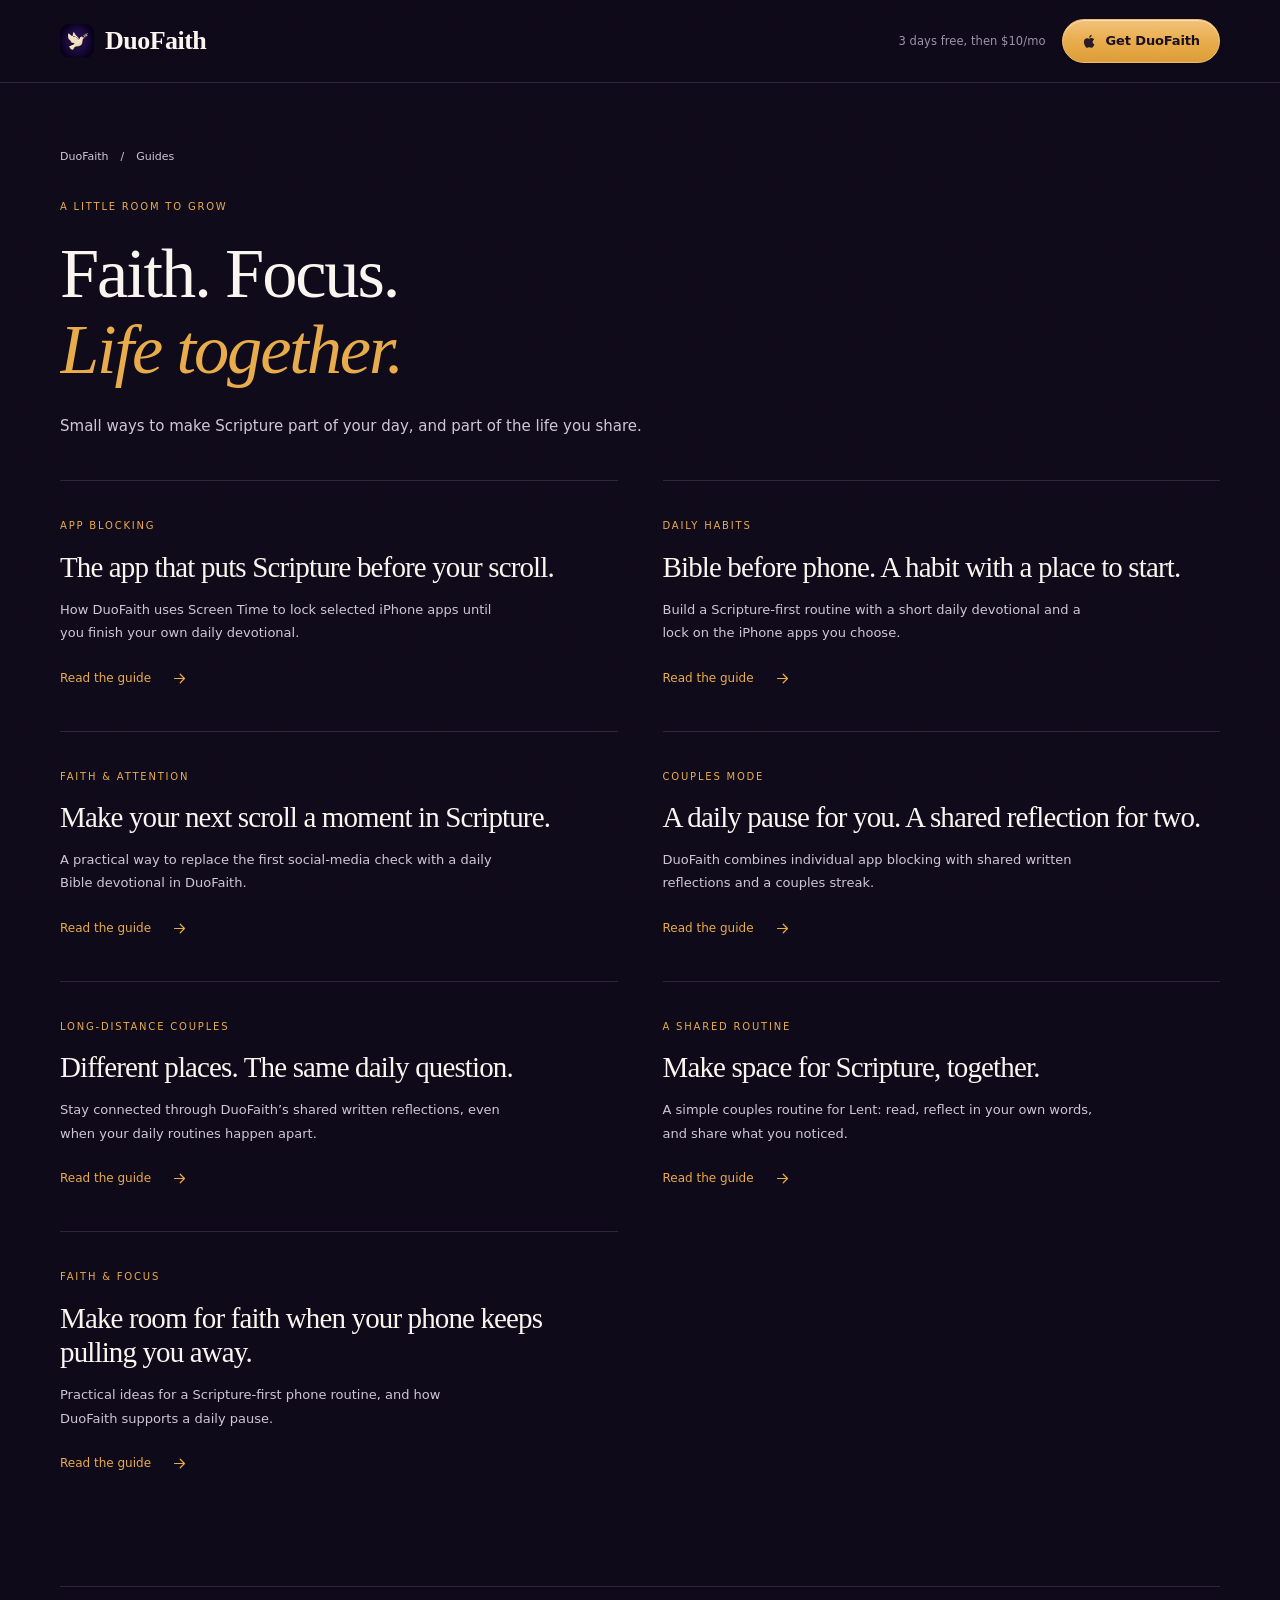
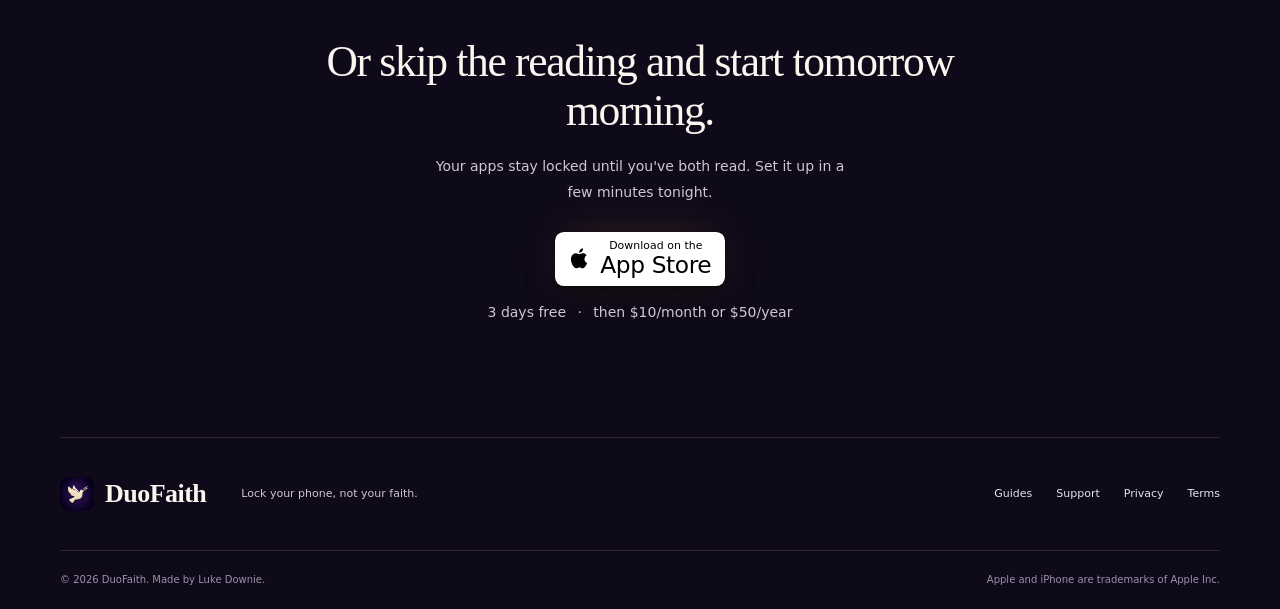
==== commit 75cb0f87: "Pin the smoke, rebuild the nav CTA, land the new screenshots Smoke (couples + FAQ) - Add the smoke b" ====
--- a/guides/index.html
+++ b/guides/index.html
@@ -2,8 +2,8 @@
 <html lang="en"><head>
 <meta charset="utf-8"><meta name="viewport" content="width=device-width, initial-scale=1">
 <title>Faith &amp; Focus Guides | DuoFaith</title><meta name="description" content="Practical guides to Scripture-first routines and shared couples reflections.">
-<meta name="theme-color" content="#100d17"><meta name="apple-itunes-app" content="app-id=6792354251">
-<link rel="canonical" href="https://duofaith.com/guides/index.html"><link rel="icon" href="/icon-128.png"><link rel="apple-touch-icon" href="/img/apple-touch-icon.png">
+<meta name="theme-color" content="#0f0a1a"><meta name="apple-itunes-app" content="app-id=6792354251">
+<link rel="canonical" href="https://duofaith.com/guides/index.html"><link rel="icon" href="/img/dove.svg" type="image/svg+xml"><link rel="icon" href="/icon-128.png" sizes="any"><link rel="apple-touch-icon" href="/img/apple-touch-icon.png">
 <link rel="stylesheet" href="/home.css"><script src="/home.js" defer></script>
 <meta property="og:type" content="article"><meta property="og:site_name" content="DuoFaith"><meta property="og:url" content="https://duofaith.com/guides/index.html">
 <meta property="og:title" content="Faith &amp; Focus Guides | DuoFaith"><meta property="og:description" content="Practical guides to Scripture-first routines and shared couples reflections."><meta property="og:image" content="https://duofaith.com/og-card.jpg">
@@ -17,4 +17,4 @@
     <symbol id="i-heart" viewBox="0 0 24 24"><path d="m12 21-8.6-8.6a5.5 5.5 0 0 1 7.8-7.8l.8.8.8-.8a5.5 5.5 0 0 1 7.8 7.8Z"/></symbol>
     <symbol id="i-check" viewBox="0 0 24 24"><path d="m5 12 4 4L19 6"/></symbol>
     <symbol id="i-sun" viewBox="0 0 24 24"><circle cx="12" cy="12" r="4"/><path d="M12 1v2m0 18v2M1 12h2m18 0h2M4 4l2 2m12 12 2 2M4 20l2-2M18 6l2-2"/></symbol>
-  </defs></svg><a class="skip" href="#main">Skip to content</a><header class="site-header"><div class="container header-inner"><a class="logo" href="/" aria-label="DuoFaith home"><img src="/img/app-icon-256.png" alt="" width="36" height="36">DuoFaith</a><nav class="desktop-nav" aria-label="Main navigation"><a href="/#how-it-works">The daily pause</a><a href="/#couples">Together</a><a href="/#screenshots">Inside the app</a></nav><div class="header-actions"><a class="nav-download" href="https://apps.apple.com/us/app/duofaith-bible-app-blocker/id6792354251" data-download="navigation">Get DuoFaith <svg class="icon" aria-hidden="true"><use href="#i-arrow"/></svg></a><button class="menu-toggle" type="button" aria-label="Open menu" aria-expanded="false" aria-controls="mobile-nav"><span></span><span></span></button></div></div><nav id="mobile-nav" class="mobile-nav" aria-label="Mobile navigation" hidden><a href="/#how-it-works">The daily pause</a><a href="/#couples">Together</a><a href="/#screenshots">Inside the app</a><a href="/#faq">Questions</a><a href="/guides/index.html">Guides</a></nav></header><main id="main" class="container article-main"><nav class="breadcrumbs" aria-label="Breadcrumb"><a href="/">DuoFaith</a><span>/</span><span>Guides</span></nav><div class="article-heading"><p class="eyebrow">A LITTLE ROOM TO GROW</p><h1>Faith. Focus.<br><em>Life together.</em></h1><p class="section-description">Small ways to make Scripture part of your day, and part of the life you share.</p></div><div class="guide-grid"><a class="guide-entry" href="/guides/app-that-locks-apps-until-you-read-the-bible.html"><span class="eyebrow">APP BLOCKING</span><h2>The app that puts Scripture before your scroll.</h2><p>How DuoFaith uses Screen Time to lock selected iPhone apps until you finish your own daily devotional.</p><span class="quiet-link">Read the guide <svg class="icon" aria-hidden="true"><use href="#i-arrow"/></svg></span></a><a class="guide-entry" href="/guides/bible-before-phone.html"><span class="eyebrow">DAILY HABITS</span><h2>Bible before phone. A habit with a place to start.</h2><p>Build a Scripture-first routine with a short daily devotional and a lock on the iPhone apps you choose.</p><span class="quiet-link">Read the guide <svg class="icon" aria-hidden="true"><use href="#i-arrow"/></svg></span></a><a class="guide-entry" href="/guides/read-the-bible-instead-of-scrolling.html"><span class="eyebrow">FAITH & ATTENTION</span><h2>Make your next scroll a moment in Scripture.</h2><p>A practical way to replace the first social-media check with a daily Bible devotional in DuoFaith.</p><span class="quiet-link">Read the guide <svg class="icon" aria-hidden="true"><use href="#i-arrow"/></svg></span></a><a class="guide-entry" href="/guides/screen-time-app-for-couples.html"><span class="eyebrow">COUPLES MODE</span><h2>A daily pause for you. A shared reflection for two.</h2><p>DuoFaith combines individual app blocking with shared written reflections and a couples streak.</p><span class="quiet-link">Read the guide <svg class="icon" aria-hidden="true"><use href="#i-arrow"/></svg></span></a><a class="guide-entry" href="/guides/devotional-app-for-long-distance-couples.html"><span class="eyebrow">LONG-DISTANCE COUPLES</span><h2>Different places. The same daily question.</h2><p>Stay connected through DuoFaith’s shared written reflections, even when your daily routines happen apart.</p><span class="quiet-link">Read the guide <svg class="icon" aria-hidden="true"><use href="#i-arrow"/></svg></span></a><a class="guide-entry" href="/guides/lent-challenge-for-couples.html"><span class="eyebrow">A SHARED ROUTINE</span><h2>Make space for Scripture, together.</h2><p>A simple couples routine for Lent: read, reflect in your own words, and share what you noticed.</p><span class="quiet-link">Read the guide <svg class="icon" aria-hidden="true"><use href="#i-arrow"/></svg></span></a><a class="guide-entry" href="/guides/how-to-stop-phone-addiction-as-a-christian.html"><span class="eyebrow">FAITH & FOCUS</span><h2>Make room for faith when your phone keeps pulling you away.</h2><p>Practical ideas for a Scripture-first phone routine, and how DuoFaith supports a daily pause.</p><span class="quiet-link">Read the guide <svg class="icon" aria-hidden="true"><use href="#i-arrow"/></svg></span></a></div></main><footer class="site-footer container"><div class="footer-top"><a class="logo" href="/"><img src="/img/app-icon-256.png" alt="" width="36" height="36">DuoFaith</a><p>Lock your phone, not your faith.</p><nav aria-label="Footer navigation"><a href="/guides/index.html">Guides</a><a href="mailto:duofaithsupport@gmail.com">Support</a><a href="/privacy.html">Privacy</a><a href="/terms.html">Terms</a></nav></div><div class="footer-bottom"><p>© <span id="year">2026</span> DuoFaith. Made by Luke Downie.</p><p>Apple and iPhone are trademarks of Apple Inc.</p></div></footer></body></html>+  </defs></svg><a class="skip" href="#main">Skip to content</a><header class="site-header"><div class="container header-inner"><a class="logo" href="/" aria-label="DuoFaith home"><img src="/img/app-icon-256.png" alt="" width="36" height="36">DuoFaith</a><div class="nav-cta"><p class="nav-offer">3 days free, then $10/mo</p><a class="nav-download" href="https://apps.apple.com/us/app/duofaith-bible-app-blocker/id6792354251" data-download="navigation"><svg class="nav-apple" aria-hidden="true" viewBox="0 0 24 24"><use href="#i-apple"/></svg><b>Get DuoFaith</b></a></div></div></header><main id="main" class="container article-main"><nav class="breadcrumbs" aria-label="Breadcrumb"><a href="/">DuoFaith</a><span>/</span><span>Guides</span></nav><div class="article-heading"><p class="eyebrow">A LITTLE ROOM TO GROW</p><h1>Faith. Focus.<br><em>Life together.</em></h1><p class="section-description">Small ways to make Scripture part of your day, and part of the life you share.</p></div><div class="guide-grid"><a class="guide-entry" href="/guides/app-that-locks-apps-until-you-read-the-bible.html"><span class="eyebrow">APP BLOCKING</span><h2>The app that puts Scripture before your scroll.</h2><p>How DuoFaith uses Screen Time to lock selected iPhone apps until you finish your own daily devotional.</p><span class="quiet-link">Read the guide <svg class="icon" aria-hidden="true"><use href="#i-arrow"/></svg></span></a><a class="guide-entry" href="/guides/bible-before-phone.html"><span class="eyebrow">DAILY HABITS</span><h2>Bible before phone. A habit with a place to start.</h2><p>Build a Scripture-first routine with a short daily devotional and a lock on the iPhone apps you choose.</p><span class="quiet-link">Read the guide <svg class="icon" aria-hidden="true"><use href="#i-arrow"/></svg></span></a><a class="guide-entry" href="/guides/read-the-bible-instead-of-scrolling.html"><span class="eyebrow">FAITH & ATTENTION</span><h2>Make your next scroll a moment in Scripture.</h2><p>A practical way to replace the first social-media check with a daily Bible devotional in DuoFaith.</p><span class="quiet-link">Read the guide <svg class="icon" aria-hidden="true"><use href="#i-arrow"/></svg></span></a><a class="guide-entry" href="/guides/screen-time-app-for-couples.html"><span class="eyebrow">COUPLES MODE</span><h2>A daily pause for you. A shared reflection for two.</h2><p>DuoFaith combines individual app blocking with shared written reflections and a couples streak.</p><span class="quiet-link">Read the guide <svg class="icon" aria-hidden="true"><use href="#i-arrow"/></svg></span></a><a class="guide-entry" href="/guides/devotional-app-for-long-distance-couples.html"><span class="eyebrow">LONG-DISTANCE COUPLES</span><h2>Different places. The same daily question.</h2><p>Stay connected through DuoFaith’s shared written reflections, even when your daily routines happen apart.</p><span class="quiet-link">Read the guide <svg class="icon" aria-hidden="true"><use href="#i-arrow"/></svg></span></a><a class="guide-entry" href="/guides/lent-challenge-for-couples.html"><span class="eyebrow">A SHARED ROUTINE</span><h2>Make space for Scripture, together.</h2><p>A simple couples routine for Lent: read, reflect in your own words, and share what you noticed.</p><span class="quiet-link">Read the guide <svg class="icon" aria-hidden="true"><use href="#i-arrow"/></svg></span></a><a class="guide-entry" href="/guides/how-to-stop-phone-addiction-as-a-christian.html"><span class="eyebrow">FAITH & FOCUS</span><h2>Make room for faith when your phone keeps pulling you away.</h2><p>Practical ideas for a Scripture-first phone routine, and how DuoFaith supports a daily pause.</p><span class="quiet-link">Read the guide <svg class="icon" aria-hidden="true"><use href="#i-arrow"/></svg></span></a></div><div class="guides-cta"><h2>Or skip the reading and start tomorrow morning.</h2><p>Your apps stay locked until you've both read. Set it up in a few minutes tonight.</p><a class="store-badge" href="https://apps.apple.com/us/app/duofaith-bible-app-blocker/id6792354251" data-download="guides-hub"><svg class="badge-logo" aria-hidden="true" viewBox="0 0 24 24"><use href="#i-apple"/></svg><span><small>Download on the</small><b>App Store</b></span></a><p class="download-note">3 days free <span>·</span> then $10/month or $50/year</p></div></main><footer class="site-footer container"><div class="footer-top"><a class="logo" href="/"><img src="/img/app-icon-256.png" alt="" width="36" height="36">DuoFaith</a><p>Lock your phone, not your faith.</p><nav aria-label="Footer navigation"><a href="/guides/index.html">Guides</a><a href="mailto:duofaithsupport@gmail.com">Support</a><a href="/privacy.html">Privacy</a><a href="/terms.html">Terms</a></nav></div><div class="footer-bottom"><p>© <span id="year">2026</span> DuoFaith. Made by Luke Downie.</p><p>Apple and iPhone are trademarks of Apple Inc.</p></div></footer></body></html>
--- a/home.css
+++ b/home.css
@@ -3,26 +3,56 @@
   /* Elevation ladder. Each step is ~35% lighter than the last, so a card reads as
      sitting above its band and the band above the page. On dark UI this, not
      shadow, is what carries depth. */
-  --surface-0:#0a0810;  /* recessed: hero well, closing, footer */
-  --surface-1:#100d17;  /* base page */
-  --surface-2:#171320;  /* raised band */
-  --surface-3:#1f1a2c;  /* card */
-  --surface-4:#29223a;  /* popped card */
+  /* Hue and saturation are sampled from the app itself (indigo 258/45, amber 36/68).
+     Lightness stays a step below the app's own background so the phone screenshots
+     on this page still read as devices sitting on a surface, not holes in it. */
+  --surface-0:#08060f;  /* recessed: hero well, closing, footer */
+  --surface-1:#0f0a1a;  /* base page */
+  --surface-2:#150e25;  /* raised band */
+  --surface-3:#1d1434;  /* card */
+  --surface-4:#281b46;  /* popped card */
   --bg:var(--surface-1);
-  --cream:#faf5ee; --muted:#bbb5c3;
-  --gold-deep:#a8762f; --gold:#c9944a; --gold-light:#e8c88a; --gold-glow:#f7e4bd;
+  /* Warm headings, neutral body. The serif display keeps the candle warmth; running
+     text takes the app's cleaner, brighter neutral so long copy stays legible. */
+  --cream:#faf5ee;      /* warm: serif display only */
+  --text:#e6e2ef;       /* neutral: body copy */
+  --muted:#cdc6d6;      /* neutral: secondary */
+  --faint:#9a92a8;      /* neutral: tertiary, labels on light */
+  --gold-deep:#c07c1c; --gold:#cf8c28; --gold-light:#e8ab4a; --gold-glow:#f5d089;
   /* Borders in three tiers so a divider and a lit card edge read differently. */
   --line-faint:rgba(219,203,238,.07); --line:rgba(219,203,238,.14); --line-strong:rgba(219,203,238,.22);
   /* A light source above the page: lit top edge, then real shadow beneath. */
   --lift-1:inset 0 1px 0 rgba(255,238,210,.07),0 2px 6px rgba(0,0,0,.45),0 18px 38px -14px rgba(0,0,0,.7);
   --lift-2:inset 0 1px 0 rgba(255,238,210,.1),0 3px 8px rgba(0,0,0,.5),0 30px 58px -14px rgba(0,0,0,.8);
-  --serif:Georgia,'Times New Roman',serif;
-  --sans:-apple-system,BlinkMacSystemFont,'Segoe UI',sans-serif;
+  /* ui-serif resolves to New York on Apple platforms, which is the exact face the
+     app uses for its display type. Costs nothing to load; Georgia is the fallback
+     for Windows and Android. The sans already resolves to SF Pro on Apple, matching
+     the app's body face, with a proper chain behind it for everywhere else. */
+  --serif:ui-serif,'New York',Georgia,'Times New Roman',serif;
+  --sans:-apple-system,BlinkMacSystemFont,system-ui,'Segoe UI',Roboto,'Helvetica Neue',Arial,sans-serif;
 }
 *{box-sizing:border-box}
+/* Full-bleed layers inside centred containers reach past the page's own gutters,
+   so the horizontal clip belongs here at the page level — on the section itself it
+   would crop the bleed back to the container and defeat the point. `clip` rather
+   than `hidden`: hidden makes a scroll container and would kill position:sticky. */
+main{overflow-x:clip}
+/* Grain. Perfectly smooth gradients are the tell of something rendered rather than
+   made; a little noise over everything reads as printed matter instead. Fixed, so
+   it does not travel with the scroll, and inert to the pointer. */
+body:after{content:'';position:fixed;inset:0;z-index:300;pointer-events:none;opacity:.055;mix-blend-mode:overlay;
+  background-image:url("data:image/svg+xml,%3Csvg xmlns='http://www.w3.org/2000/svg' width='160' height='160'%3E%3Cfilter id='n'%3E%3CfeTurbulence type='fractalNoise' baseFrequency='.85' numOctaves='3' stitchTiles='stitch'/%3E%3C/filter%3E%3Crect width='160' height='160' filter='url(%23n)'/%3E%3C/svg%3E");
+  background-size:160px 160px}
 html{scroll-behavior:smooth;scroll-padding-top:110px}
-body{margin:0;background:var(--bg);color:var(--cream);font-family:var(--sans);-webkit-font-smoothing:antialiased;line-height:1.6}
-h1,h2,h3,p,figure{margin:0}h1,h2{font-family:var(--serif);font-weight:400;letter-spacing:-.055em;line-height:1.08}h2{font-size:clamp(38px,4.5vw,64px)}em{font-weight:400;color:var(--gold-light)}a{color:inherit}img{display:block;max-width:100%;height:auto}button{font:inherit;color:inherit}button,a,summary{touch-action:manipulation;-webkit-tap-highlight-color:transparent}button{cursor:pointer}button:disabled{cursor:default}svg{display:block}.icon{width:20px;height:20px;fill:none;stroke:currentColor;stroke-width:1.7;stroke-linecap:round;stroke-linejoin:round;flex-shrink:0}.icon-library{position:absolute;width:0;height:0;overflow:hidden}.container{width:min(1160px,calc(100% - 96px));margin-inline:auto}.section-space{padding-block:120px}.eyebrow{font-size:10px;font-weight:500;letter-spacing:.18em;color:var(--gold-light);line-height:1.6}.section-description{font-size:15px;line-height:1.85;color:var(--muted);max-width:420px;margin-top:26px}.section-description a{text-underline-offset:4px}.skip{position:fixed;top:-100px;left:20px;z-index:200;background:var(--gold-light);color:var(--bg);padding:12px 20px}.skip:focus{top:12px}:focus-visible{outline:2px solid var(--gold-light);outline-offset:5px}::selection{color:var(--bg);background:var(--gold-light)}[hidden]{display:none!important}
+body{margin:0;background:var(--bg);color:var(--text);font-family:var(--sans);-webkit-font-smoothing:antialiased;line-height:1.6}
+h1,h2,h3,p,figure{margin:0}/* Bold, like the app's display type. Georgia needed heavy negative tracking to
+   close up at display sizes; New York is already tightly fitted and goes muddy
+   under it, so the tracking drops from -.055em to -.022em. */
+h1,h2{font-family:var(--serif);font-weight:400;letter-spacing:-.03em;line-height:1.08;color:var(--cream)}h2{font-size:clamp(38px,4.5vw,64px)}em{font-weight:inherit;color:var(--gold-light)}a{color:inherit}img{display:block;max-width:100%;height:auto}button{font:inherit;color:inherit}button,a,summary{touch-action:manipulation;-webkit-tap-highlight-color:transparent}button{cursor:pointer}button:disabled{cursor:default}svg{display:block}.icon{width:20px;height:20px;fill:none;stroke:currentColor;stroke-width:1.7;stroke-linecap:round;stroke-linejoin:round;flex-shrink:0}.icon-library{position:absolute;width:0;height:0;overflow:hidden}.container{width:min(1160px,calc(100% - 96px));margin-inline:auto}/* Uneven vertical rhythm. Identical padding on every band is a metronome; these
+   breathe differently so the page has a pace instead of a tick. */
+.section-space{padding-block:120px}
+.couples-section{padding-block:104px 128px}
+.faq-section{padding-block:112px 96px}.eyebrow{font-size:10px;font-weight:500;letter-spacing:.18em;color:var(--gold-light);line-height:1.6}.section-description{font-size:15px;line-height:1.85;color:var(--muted);max-width:420px;margin-top:26px}.section-description a{text-underline-offset:4px}.skip{position:fixed;top:-100px;left:20px;z-index:200;background:var(--gold-light);color:var(--bg);padding:12px 20px}.skip:focus{top:12px}:focus-visible{outline:2px solid var(--gold-light);outline-offset:5px}::selection{color:var(--bg);background:var(--gold-light)}[hidden]{display:none!important}
 /* iPhone frame. Every measurement is a ratio of --w, taken from an iPhone 15/16 Pro
    (393x852pt screen, 2.165 body ratio), so one variable resizes the whole device. */
 .device{
@@ -48,46 +78,267 @@
 /* Side button */
 .device:after{right:calc(var(--w)*-.008);top:calc(var(--w)*.609);width:calc(var(--w)*.010);height:calc(var(--w)*.312);border-radius:0 calc(var(--w)*.005) calc(var(--w)*.005) 0}
 /* Navigation */
-.site-header{position:sticky;top:0;z-index:100;background:rgba(16,13,23,.93);backdrop-filter:blur(20px);border-bottom:1px solid var(--line)}.header-inner{min-height:82px;display:flex;justify-content:space-between;align-items:center;gap:25px}.logo{display:inline-flex;align-items:center;gap:11px;font-family:var(--serif);font-size:26px;font-weight:600;letter-spacing:-1px;text-decoration:none;white-space:nowrap}.logo img{width:34px;height:34px;border-radius:9px}.desktop-nav{display:flex;gap:32px}.desktop-nav a{color:#cdc5d5;font-size:12px;text-decoration:none;padding-block:12px}.desktop-nav a:hover{color:var(--gold-light)}.header-actions{display:flex;align-items:center;gap:12px}.nav-download{display:inline-flex;align-items:center;justify-content:center;gap:18px;background:var(--gold-light);color:#211729;border:1px solid var(--gold-light);border-radius:7px;padding:11px 17px;font-size:11px;font-weight:650;text-decoration:none;white-space:nowrap;min-height:43px;transition:background .2s,transform .2s}.nav-download .icon{width:16px;height:16px}.nav-download:hover{background:#f5dfb1;transform:translateY(-1px)}.menu-toggle{display:none;align-items:center;justify-content:center;flex-direction:column;gap:6px;border:1px solid var(--line);background:none;border-radius:7px;width:42px;height:42px}.menu-toggle span{height:1px;width:17px;background:var(--cream)}.mobile-nav{padding:16px 24px 24px;border-top:1px solid var(--line)}.mobile-nav a{display:block;padding:12px 4px;text-decoration:none;font-size:15px}
+.site-header{position:sticky;top:0;z-index:100;background:rgba(15,10,26,.93);backdrop-filter:blur(20px);border-bottom:1px solid var(--line)}.header-inner{min-height:82px;display:flex;justify-content:space-between;align-items:center;gap:25px}.logo{display:inline-flex;align-items:center;gap:11px;font-family:var(--serif);font-size:26px;font-weight:700;letter-spacing:-.02em;color:var(--cream);text-decoration:none;white-space:nowrap}.logo img{width:34px;height:34px;border-radius:9px}/* The one CTA that follows you down the page, so it carries the offer rather than
+   a label — but the offer sits beside the pill, not inside it. Stacked title over
+   price is a card; at nav height it collapsed to 12.5px over 9.5px and read as a
+   dense block rather than a button. One line in the pill, the terms next to it at
+   a size you can actually read. The mobile sticky bar has always used this
+   single-line form and has always looked better for it. */
+.nav-cta{display:flex;align-items:center;gap:16px}
+.nav-offer{font-size:11.5px;font-weight:500;color:var(--faint);letter-spacing:.005em;white-space:nowrap}
+.nav-download{display:inline-flex;align-items:center;justify-content:center;gap:9px;
+  /* Vertical, not diagonal: a 160deg sweep across a wide short pill drags the dark
+     stop through the middle of the label and muddies it. */
+  background:linear-gradient(180deg,#f3c179,var(--gold-light) 52%,#dc9c37);
+  color:#1a1024;border:1px solid #f0bb68;border-radius:999px;padding:0 19px;
+  text-decoration:none;white-space:nowrap;min-height:44px;
+  font-size:13px;font-weight:650;letter-spacing:-.01em;
+  /* One highlight and one contact shadow at rest. The gold glow is a hover state;
+     worn permanently it was the thing making this read as plastic. */
+  box-shadow:inset 0 1px 0 rgba(255,255,255,.5),0 1px 2px rgba(8,6,15,.35);
+  transition:transform .2s,box-shadow .2s,filter .2s}
+.nav-apple{width:15px;height:17px;fill:currentColor;stroke:none;flex-shrink:0;opacity:.92}
+.nav-download b{font-weight:650}
+.nav-download .icon{width:16px;height:16px}
+.nav-download:hover{transform:translateY(-1px);filter:brightness(1.04);
+  box-shadow:inset 0 1px 0 rgba(255,255,255,.55),0 8px 22px -6px rgba(232,171,74,.5)}
+/* Guides hub closing CTA. The hub's only job beyond listing is to hand the
+   reader the App Store, so it gets the same weight as the homepage closing. */
+.guides-cta{margin-top:70px;padding-top:50px;border-top:1px solid var(--line);text-align:center}.guides-cta h2{font-size:clamp(30px,3.4vw,44px);line-height:1.12;max-width:640px;margin-inline:auto}.guides-cta>p{font-size:14px;color:var(--muted);line-height:1.85;margin:20px auto 26px;max-width:430px}.guides-cta .download-note{margin-top:14px}
 /* Opening: the actual product is the visual identity. */
-.hero{position:relative;isolation:isolate;overflow:hidden;padding-top:52px;background:var(--surface-0)}.hero-light{position:absolute;inset:0;z-index:-2;background:radial-gradient(ellipse 65% 48% at 50% 82%,#443057 0%,#241b32 45%,transparent 100%)}.hero-content{text-align:center;position:relative;z-index:3}.hero-content .eyebrow{display:flex;align-items:center;justify-content:center;gap:10px;color:#c8bbd3;font-size:9px}.gold-dash{width:22px;height:1px;flex-shrink:0;background:linear-gradient(90deg,transparent,var(--gold-deep),var(--gold-light))}
-.eyebrow .gold-dash:last-child{transform:scaleX(-1)}.hero h1{font-size:clamp(78px,9.1vw,127px);line-height:.95;letter-spacing:-.06em;margin:25px 0}.hero h1 em{font-style:normal;letter-spacing:-.055em}.hero-description{font-size:15px;color:#c0b7ca;line-height:1.8;margin-bottom:24px}.download-button{display:inline-flex;align-items:center;justify-content:center;gap:13px;background:linear-gradient(110deg,#e9cb93,#d3a15e);color:#23182b;text-decoration:none;padding:15px 21px;border:1px solid #f0d3a0;border-radius:8px;box-shadow:0 3px 30px #c9944a16;min-height:56px;font-size:13px;font-weight:650;transition:transform .2s,box-shadow .2s}.download-button:hover{transform:translateY(-2px);box-shadow:0 5px 35px #c9944a35}.download-button .apple{width:22px;height:24px;fill:currentColor;stroke:none}.download-button>.icon:last-child{width:16px;height:16px;margin-left:15px}/* App Store badge. Apple's white variant, which is the one specified for dark
+.hero{position:relative;isolation:isolate;overflow:hidden;padding-top:52px;background:var(--surface-0)}.hero-light{position:absolute;inset:0;z-index:-2;background:radial-gradient(ellipse 65% 48% at 50% 82%,#443057 0%,#241b32 45%,transparent 100%)}.hero-content{text-align:center;position:relative;z-index:3}.hero-content .eyebrow{display:flex;align-items:center;justify-content:center;gap:10px;color:var(--muted);font-size:9px}.gold-dash{width:22px;height:1px;flex-shrink:0;background:linear-gradient(90deg,transparent,var(--gold-deep),var(--gold-light))}
+.eyebrow .gold-dash:last-child{transform:scaleX(-1)}/* Sized for a sentence, not a two-word slogan. The old clamp topped out at 127px,
+   which was set for "Faith over Distraction." and would run four lines here. */
+.hero h1{font-size:clamp(78px,9.1vw,127px);line-height:.96;letter-spacing:-.05em;margin:25px 0}.hero h1 em{font-style:normal;letter-spacing:-.04em}.hero-description{font-size:15px;color:var(--text);line-height:1.8;margin-bottom:24px;max-width:540px;margin-inline:auto}.download-button{display:inline-flex;align-items:center;justify-content:center;gap:13px;background:linear-gradient(110deg,#f0b445,#d38a1e);color:#1a1024;text-decoration:none;padding:15px 21px;border:1px solid #efb75c;border-radius:8px;box-shadow:0 3px 30px #cf8c2820;min-height:56px;font-size:13px;font-weight:650;transition:transform .2s,box-shadow .2s}.download-button:hover{transform:translateY(-2px);box-shadow:0 5px 35px #cf8c2845}.download-button .apple{width:22px;height:24px;fill:currentColor;stroke:none}.download-button>.icon:last-child{width:16px;height:16px;margin-left:15px}/* App Store badge. Apple's white variant, which is the one specified for dark
    backgrounds. Proportions are ratios of --h, matching the official 120x40 artwork. */
 .store-badge{--h:54px;--badge-bg:#fff;--badge-fg:#000;display:inline-flex;align-items:center;gap:calc(var(--h)*.175);height:var(--h);padding:0 calc(var(--h)*.26) 0 calc(var(--h)*.24);background:var(--badge-bg);color:var(--badge-fg);border-radius:calc(var(--h)*.165);text-decoration:none;font-family:var(--sans);transition:transform .2s,box-shadow .2s}
-.store-badge{box-shadow:0 2px 6px rgba(0,0,0,.45),0 18px 40px -14px rgba(0,0,0,.75),0 0 44px -10px rgba(232,200,138,.22)}
-.store-badge:hover{transform:translateY(-2px);box-shadow:0 4px 10px rgba(0,0,0,.5),0 24px 50px -14px rgba(0,0,0,.8),0 0 56px -8px rgba(232,200,138,.32)}
+.store-badge{box-shadow:0 2px 6px rgba(0,0,0,.45),0 18px 40px -14px rgba(0,0,0,.75),0 0 44px -10px rgba(232,171,74,.26)}
+.store-badge:hover{transform:translateY(-2px);box-shadow:0 4px 10px rgba(0,0,0,.5),0 24px 50px -14px rgba(0,0,0,.8),0 0 56px -8px rgba(232,171,74,.36)}
 .badge-logo{width:calc(var(--h)*.43);height:calc(var(--h)*.5);fill:currentColor;stroke:none;flex-shrink:0;margin-top:calc(var(--h)*-.035)}
 .store-badge small{display:block;font-size:calc(var(--h)*.202);line-height:1.08;letter-spacing:.005em}
 .store-badge b{display:block;font-size:calc(var(--h)*.432);font-weight:500;line-height:1.12;letter-spacing:-.017em;margin-top:calc(var(--h)*.012)}
-.download-note{font-size:10.5px;color:#bdb2c7;margin-top:13px}.download-note span{padding-inline:7px}.hero-showcase{position:relative;display:flex;align-items:flex-start;justify-content:center;gap:34px;padding-top:52px;max-width:1050px;margin:auto;height:589px;isolation:isolate}.showcase-phone{--w:232px}.phone-left{transform:translateY(66px) rotate(-8deg);--w:211px}.phone-main{--w:254px;z-index:2}.phone-right{transform:translateY(66px) rotate(8deg);--w:211px}.showcase-phone figcaption{font-size:9px;letter-spacing:.16em;text-align:center;position:absolute;top:-28px;left:0;width:100%;color:#cfbcdd}.showcase-arc{position:absolute;border:1px solid #ac7bc225;border-radius:50%;width:930px;height:520px;top:160px;z-index:-1}.showcase-arc:before,.showcase-arc:after{content:'';position:absolute;inset:35px;border-radius:50%;border:1px solid #ac7bc220}.showcase-arc:after{inset:70px}.hero-showcase:after{content:'';position:absolute;bottom:-1px;left:-100vw;right:-100vw;height:145px;z-index:5;pointer-events:none;background:linear-gradient(transparent,var(--surface-0) 87%)}/* Transition rail: a full-bleed band that steps the page up from the recessed hero
-   to the base surface. Built from the site's own eyebrow and quiet-link parts. */
-.hero-baseline{position:relative;z-index:6;background:var(--surface-1);border-top:1px solid var(--line)}
-.hero-baseline>.container{display:flex;align-items:center;justify-content:space-between;gap:24px;padding-block:6px}
-.hero-flow{display:inline-flex;align-items:center;gap:12px;white-space:nowrap}
-.hero-flow .dot{width:3px;height:3px;border-radius:50%;background:var(--gold);flex-shrink:0}
+.download-note{font-size:10.5px;color:var(--muted);margin-top:13px}.download-note span{padding-inline:7px}
+.hero-showcase{position:relative;display:flex;align-items:flex-start;justify-content:center;gap:34px;padding-top:52px;max-width:1050px;margin:auto;height:589px;isolation:isolate;perspective:1500px;perspective-origin:50% 42%}
+/* Not a mirror. The two outer phones differ in width, drop and angle, so the group
+   reads as three things set down by hand rather than one reflected twice. */
+/* Real perspective. The phones were rotated only in 2D, which makes them stickers;
+   turning them on Y puts them in space. --py is the parallax offset written from
+   JS, composed here so scroll movement and the resting pose never fight. */
+.showcase-phone{--w:232px;--py:0px}
+.phone-left{transform:translateY(calc(62px + var(--py))) rotate(-8.5deg) rotateY(12deg);--w:206px}
+.phone-main{--w:258px;z-index:2;transform:translateY(calc(-10px + var(--py))) rotate(1.2deg) rotateY(-2deg)}
+.phone-right{transform:translateY(calc(42px + var(--py))) rotate(6deg) rotateY(-10deg);--w:218px}.showcase-phone figcaption{font-size:9px;letter-spacing:.16em;text-align:center;position:absolute;top:-28px;left:0;width:100%;color:var(--muted)}/* THE SIGNATURE. The app draws a warm circle of light on every screen: the book
+   on the lock screen, the hands on the prayer screen, the streak ring on Together.
+   This is that circle at page scale, with the lock screen rising out of it. It
+   replaces three purple ellipses that meant nothing. */
+/* The drawn ring. Stroke, not border — a border can only ever be a perfect
+   ellipse. Each instance is rotated a little so repeats never line up. */
+.ring{position:absolute;inset:0;width:100%;height:100%;overflow:visible;fill:none;
+  stroke:rgba(232,171,74,.34);stroke-width:.42;stroke-linecap:round;vector-effect:non-scaling-stroke}
+.showcase-arc{position:absolute;top:8px;left:50%;width:700px;height:700px;margin-left:-350px;z-index:-1;
+  background:radial-gradient(circle at 50% 42%,rgba(232,171,74,.14),rgba(232,171,74,.05) 40%,transparent 66%);
+  filter:drop-shadow(0 0 70px rgba(232,171,74,.20))}
+.showcase-arc .ring{stroke-width:1.3px;transform:rotate(-4deg)}
+.showcase-arc .ring-outer{inset:-74px;width:auto;height:auto;stroke-width:1px;stroke:rgba(232,171,74,.11);transform:rotate(9deg)}.hero-showcase:after{content:'';position:absolute;bottom:-1px;left:-100vw;right:-100vw;height:145px;z-index:5;pointer-events:none;background:linear-gradient(transparent,var(--surface-0) 87%)}
 /* The daily habit */
-.daily-section{display:grid;grid-template-columns:1.1fr 1fr;gap:90px;align-items:center}.section-intro .eyebrow{margin-bottom:27px}.daily-section h2{font-size:clamp(38px,4.1vw,57px);line-height:1.15}.daily-section h2 em{font-style:normal}.daily-steps{display:grid;gap:0}.daily-steps article{padding:25px 0 25px 50px;position:relative;border-bottom:1px solid var(--line)}.daily-steps article:first-child{padding-top:0}.daily-steps article:last-child{border:0;padding-bottom:0}.daily-steps .number{position:absolute;left:0;top:28px;font-family:var(--serif);color:var(--gold);font-size:17px}.daily-steps article:first-child .number{top:3px}.daily-steps h3{font-size:16px;font-weight:500;letter-spacing:-.015em}.daily-steps p{color:var(--muted);font-size:13px;line-height:1.85;max-width:330px;margin-top:9px}
+/* Offset baselines. Centring two columns makes them start level, which is the
+   most machine-like way to set a page. The headline sits high, the steps begin
+   lower, and the eye has to travel instead of scanning a row. */
 /* Explore real devotional screens */
-.reading-section{border-block:1px solid var(--line);background:var(--surface-2);padding-block:80px;overflow:hidden}.reading-layout{display:grid;grid-template-columns:1fr 1fr;gap:95px;align-items:center}.reading-preview{position:relative;display:flex;align-items:center;flex-direction:column;isolation:isolate}.reading-aura{position:absolute;width:580px;height:580px;max-width:145%;top:10px;z-index:-1;background:radial-gradient(ellipse,#59436b70 0%,transparent 68%)}.product-screen{--w:263px;box-shadow:20px 25px 60px #0004}.preview-caption{font-size:11px;color:#c2b5ce;letter-spacing:.025em;margin-top:23px}.reading-copy .eyebrow{margin-bottom:25px}.reading-copy h2{font-size:clamp(37px,3.9vw,55px);line-height:1.12}.reading-copy h2 em{font-style:normal}.reading-tabs{display:grid;margin:29px 0 20px}.reading-tabs button{display:flex;align-items:center;gap:20px;border:0;border-bottom:1px solid var(--line);background:none;font-size:13px;text-align:left;padding:16px 0;color:#a79aac;transition:color .2s,border-color .2s}.reading-tabs button>span:first-child{font-size:9px;letter-spacing:.04em;color:#8a7d93}.reading-tabs button>span:last-child{margin-left:auto;font-size:17px}.reading-tabs button.active{color:var(--gold-light);border-bottom-color:#d5a86470}.reading-tabs button:hover{color:var(--cream)}.quiet-link{display:inline-flex;align-items:center;gap:20px;color:var(--gold-light);font-size:12px;font-weight:500;text-decoration:none;min-height:44px}.quiet-link:hover{color:var(--gold-glow);text-decoration:underline;text-underline-offset:4px}.quiet-link .icon{width:17px;height:17px}
+.reading-section{border-block:1px solid var(--line);background:var(--surface-2);padding-block:80px;overflow:hidden}/* Uneven columns, and the phone pushed left out of its track so it breaks the
+   section's own edge instead of sitting politely inside it. */
+.reading-layout{display:grid;grid-template-columns:.88fr 1.12fr;gap:78px;align-items:center}.reading-preview{position:relative;display:flex;align-items:center;flex-direction:column;isolation:isolate;margin-left:-74px;margin-top:40px}/* The circle again, holding the screen being read. */
+.reading-aura{position:absolute;width:500px;height:500px;max-width:132%;aspect-ratio:1;top:40px;z-index:-1;
+  background:radial-gradient(circle at 50% 46%,rgba(232,171,74,.12),rgba(90,50,123,.34) 52%,transparent 72%)}
+/* A true circle here, not one of the drawn rings — a perfect 360 with no wobble. */
+.reading-aura .ring{stroke-width:1.1px;stroke:rgba(232,171,74,.20)}.product-screen{--w:263px;box-shadow:20px 25px 60px #0004}/* The screens are consecutive steps in one devotional, so they move like screens
+   on a phone: the next one slides in from the side the sequence is heading. The
+   outgoing screen travels a shorter distance so the new one appears to cover it
+   rather than the pair sliding as a unit. */
+.reading-next{position:absolute;top:0;left:0;width:100%;height:auto;will-change:transform;
+  transform:translateX(100%);transition:transform .52s cubic-bezier(.4,.02,.12,1)}
+.reading-next.from-left{transform:translateX(-100%)}
+.reading-next.is-in{transform:translateX(0)}
+#reading-image{will-change:transform;transition:transform .52s cubic-bezier(.4,.02,.12,1)}
+.is-sliding #reading-image{transform:translateX(-26%)}
+.is-sliding-back #reading-image{transform:translateX(26%)}
+.preview-caption{transition:opacity .28s ease}
+.preview-caption.is-fading{opacity:0}
+.preview-caption{font-size:11px;color:var(--muted);letter-spacing:.025em;margin-top:23px}.reading-copy .eyebrow{margin-bottom:25px}.reading-copy h2{font-size:clamp(37px,3.9vw,55px);line-height:1.12}.reading-copy h2 em{font-style:normal}.reading-tabs{display:grid;margin:29px 0 20px}.reading-tabs button{display:flex;align-items:center;gap:20px;border:0;border-bottom:1px solid var(--line);background:none;font-size:13px;text-align:left;padding:16px 0;color:var(--faint);transition:color .2s,border-color .2s}.reading-tabs button>span:first-child{font-size:9px;letter-spacing:.04em;color:var(--faint)}.reading-tabs button>span:last-child{margin-left:auto;font-size:17px}.reading-tabs button.active{color:var(--gold-light);border-bottom-color:#e8ab4a70}.reading-tabs button:hover{color:var(--text)}.quiet-link{display:inline-flex;align-items:center;gap:20px;color:var(--gold-light);font-size:12px;font-weight:500;text-decoration:none;min-height:44px}.quiet-link:hover{color:var(--gold-glow);text-decoration:underline;text-underline-offset:4px}.quiet-link .icon{width:17px;height:17px}
 /* Together: an answer reveal, not a shared phone lock. */
-.couples-heading{text-align:center;max-width:760px;margin:0 auto 60px}.couples-heading>.eyebrow{display:flex;gap:15px;justify-content:center;align-items:center;margin-bottom:27px}.pro-label{font-size:8px;letter-spacing:.09em;border:1px solid #d5a86450;border-radius:3px;padding:1px 5px}.couples-heading h2{font-size:clamp(46px,5.4vw,76px);line-height:1.02}.couples-heading h2 em{font-style:normal}.couples-heading>p:last-child{color:var(--muted);font-size:15px;margin-top:23px;line-height:1.85}.couples-layout{display:grid;grid-template-columns:1.15fr 1fr;gap:90px;align-items:center}.reflection-demo{padding:30px;background:linear-gradient(160deg,var(--surface-4),#1b1528);border:1px solid var(--line-strong);border-radius:18px;box-shadow:var(--lift-2)}.demo-heading{display:flex;align-items:center;justify-content:space-between;gap:15px}.demo-heading .eyebrow{font-size:8px;letter-spacing:.13em}.demo-tag{font-size:8px;letter-spacing:.08em;padding:3px 7px;border:1px solid var(--line-strong);color:#c6b9d2;border-radius:3px}.reflection-question{font-family:var(--serif);font-size:26px;line-height:1.35;letter-spacing:-.02em;margin:25px 0}.reflection-answer{background:linear-gradient(135deg,#3c3257,#302743);border:1px solid #a091b64a;border-radius:12px;padding:18px;margin-top:14px}.answer-label{display:flex;align-items:center;gap:9px;font-size:8px;letter-spacing:.1em;color:#c4b7d1}.avatar{display:grid;place-items:center;width:22px;height:22px;background:#67527960;border-radius:50%;color:#d6c0e5;font-family:var(--serif);font-size:11px}.answer-label>span:last-child{font-size:7.5px;letter-spacing:.1em;margin-left:auto;color:#e2c795}.reflection-answer>p{font-family:var(--serif);font-size:19px;line-height:1.6;margin-top:14px;color:#ded5e5;min-height:60px}.sealed-lines{display:grid;gap:9px;filter:blur(5px);opacity:.6;margin-block:21px}.sealed-lines span{height:8px;width:95%;background:#9e8eaf;border-radius:6px}.sealed-lines span:nth-child(2){width:84%}.sealed-lines span:nth-child(3){width:60%}#sealed-answer>p{font-size:10px;color:#d3c7dc;text-align:center;margin-bottom:4px}.reveal-button{display:flex;align-items:center;justify-content:space-between;gap:15px;width:100%;padding:14px 16px;margin-top:21px;border:1px solid #c9984c80;border-radius:7px;background:#c9944a19;color:var(--gold-light);font-size:10px;min-height:49px;text-align:left}.reveal-button:hover{background:#c9944a2e}.reveal-button .icon{width:16px;height:16px}.demo-note{font-size:9.5px;color:#cdc2d6;line-height:1.7;margin:13px auto 0;text-align:center;max-width:320px}.couples-explanation h3{font-family:var(--serif);font-size:35px;font-weight:400;letter-spacing:-.035em;line-height:1.15}.couples-explanation ol{display:grid;gap:25px;list-style:none;padding:0;margin:30px 0}.couples-explanation li{display:flex;gap:19px}.couples-explanation li>span{font-size:10px;color:var(--gold);padding-top:4px}.couples-explanation strong{font-size:14px;font-weight:500}.couples-explanation li p{font-size:12px;color:var(--muted);line-height:1.85;margin-top:7px}.couples-product{display:grid;grid-template-columns:1fr 320px;gap:80px;align-items:center;margin-top:90px;padding:55px 95px 0;background:radial-gradient(ellipse at 75% 90%,#49375966,transparent 70%),var(--surface-2);border-block:1px solid var(--line);height:495px;overflow:hidden}.couples-product>div{align-self:center;padding-bottom:55px}.couples-product>.eyebrow{font-size:9px}.couples-product-quote{font-family:var(--serif);font-size:42px;line-height:1.15;letter-spacing:-.04em;margin-top:28px}.couples-product-quote em{font-style:normal}.couples-product-note{font-size:13px;line-height:1.8;color:var(--muted);margin-top:21px}.small-label{font-size:9px;letter-spacing:.12em;color:#c3b3cd;display:block;margin-top:20px}.couples-product>.device{--w:280px;transform:rotate(5deg);box-shadow:0 15px 55px #0005;align-self:start}
-/* Three ways in, each opening the matching guide. */
-.fit-section{padding-block:88px;border-block:1px solid var(--line);background:radial-gradient(ellipse at 50% 0%,#2e204347,transparent 70%),var(--surface-2)}.fit-heading{max-width:620px;margin-bottom:55px}.fit-heading .eyebrow{margin-bottom:24px}.fit-heading h2{font-size:clamp(34px,3.6vw,50px);line-height:1.12}.fit-heading h2 em{font-style:normal}.fit-grid{display:grid;grid-template-columns:repeat(3,minmax(0,1fr));gap:0 45px}.fit-card{display:flex;flex-direction:column;align-items:flex-start;text-decoration:none;border-top:1px solid var(--line);padding-top:26px;transition:border-color .2s}.fit-card .number{display:block;font-family:var(--serif);color:var(--gold);font-size:15px;margin-bottom:15px}.fit-card h3{font-family:var(--serif);font-size:25px;font-weight:400;letter-spacing:-.03em;line-height:1.2;transition:color .2s}.fit-card p{font-size:13px;color:var(--muted);line-height:1.85;margin-top:12px}.fit-card .quiet-link{font-size:11px;min-height:0;margin-top:auto;padding-top:17px;gap:13px}.fit-card:hover{border-top-color:#d5a86470}.fit-card:hover h3{color:var(--gold-light)}.fit-card:hover .quiet-link{text-decoration:underline;text-underline-offset:4px}
-.faq-section{display:grid;grid-template-columns:.9fr 1.1fr;gap:85px}.faq-section .eyebrow{margin-bottom:22px}.faq-section h2{font-size:47px}.faq-list{background:var(--surface-3);border:1px solid var(--line-strong);border-radius:16px;padding:4px 26px;box-shadow:var(--lift-1)}.faq-list details{border-bottom:1px solid var(--line-faint)}.faq-list details:last-child{border-bottom:0}.faq-list summary{display:flex;align-items:center;justify-content:space-between;gap:25px;list-style:none;cursor:pointer;padding-block:22px;font-size:13px;line-height:1.6;min-height:69px}.faq-list summary::-webkit-details-marker{display:none}.faq-list summary>span{color:var(--gold);font-size:20px;font-weight:300;transition:transform .2s}.faq-list details[open] summary>span{transform:rotate(45deg)}.faq-list details>p{font-size:12px;color:var(--muted);line-height:1.9;padding:0 20px 22px 0}.download-section{text-align:center;padding-block:55px 110px;border-top:1px solid var(--line);background:radial-gradient(ellipse at 50% 55%,#452f5066,transparent 68%),var(--surface-0)}.download-section h2{font-size:clamp(65px,7.5vw,104px);line-height:.99;margin-top:25px}.download-section h2 em{font-style:normal}.download-section p:not(.eyebrow):not(.download-note){font-size:14px;color:var(--muted);line-height:1.85;margin-block:25px}.site-footer{border-top:1px solid var(--line)}.footer-top{display:flex;align-items:center;gap:35px;padding-block:35px}.footer-top>p{font-size:11px;color:var(--muted)}.footer-top nav{display:flex;gap:24px;margin-left:auto}.footer-top nav a{font-size:11px;text-decoration:none;padding-block:12px}.footer-top nav a:hover{color:var(--gold-light)}.footer-bottom{border-top:1px solid var(--line);display:flex;justify-content:space-between;gap:25px;padding-block:21px;color:#b6abbe;font-size:10px}.mobile-download{display:none}
+/* Re-composed. The heading and the steps run down the left; the card stage takes
+   the right and bleeds off the edge of the page instead of sitting inside the
+   container. display:contents lets the grid own the layout without moving markup.
+   overflow-x:clip rather than hidden, so the bleed is contained but position:sticky
+   inside still works — hidden would create a scroll container and kill the pin. */
+/* grid-template-rows is load-bearing: the stage spans both rows, and without an
+   explicit auto/1fr grid the browser splits its height evenly between them —
+   which inflates row one to half the stage's height and strands the steps in the
+   middle of a 600px void. auto sizes row one to the heading and nothing more. */
+/* No overflow-x here: main clips the page horizontally, and clipping on the section
+   itself would crop both the stage bleed and the smoke back to the container. */
+.couples-section{display:grid;grid-template-columns:.94fr 1.06fr;grid-template-rows:auto 1fr;gap:0 74px;align-items:start}
+.couples-layout{display:contents}
+/* The heading takes the full width on its own row, so the two sticky columns below
+   share one containing block and therefore one travel distance. When the steps sat
+   in a shorter row than the stage they ran out of stick first and scrolled away
+   while the card was still pinned. */
+.couples-heading{grid-column:1/-1;grid-row:1;text-align:left;max-width:640px;margin:0 0 46px}
+.couples-explanation{grid-column:1;grid-row:2}
+/* Pull the stage out past the container's own margin so it runs off the page edge
+   rather than stopping politely inside it. Clipped by the section's overflow-x. */
+.demo-track{grid-column:2;grid-row:2;margin-right:calc(((min(1160px,100vw - 96px) - 100vw) / 2) - 22px)}.couples-heading>.eyebrow{display:flex;gap:15px;justify-content:center;align-items:center;margin-bottom:27px}.couples-heading h2{font-size:clamp(44px,4.9vw,70px);line-height:1.08}.couples-heading h2 em{font-style:normal}.couples-heading>p:last-child{color:var(--muted);font-size:15px;margin-top:23px;line-height:1.85}/* Its children are placed by the section grid, so this wrapper steps out of the
+   box model entirely rather than forming a nested grid of its own. */
+.couples-layout{display:contents}
+/* The demo pins for roughly a screen of travel while the seal breaks. Scroll still
+   drives it one to one — this holds the card in place, it never holds the reader.
+   The track's extra height is the only thing that creates the travel. */
+/* Enough travel for three phases: the seal breaking, then each of the two points
+   after it. Too short and the steps flick past before they can be read. */
+.demo-track{position:relative;min-height:188vh}
+/* The offset has to answer to the screen, not a fixed number. A hard 104px meant
+   the card hung off the bottom on any laptop-height viewport, so it pinned before
+   it was fully visible and the sequence was already running while you were still
+   scrolling to see the rest of it. This centres the card when there is room and
+   tucks it up under the header when there is not, so pinning and being fully on
+   screen happen at the same moment. */
+.demo-track .reflection-demo{position:sticky;top:clamp(14px,calc(50vh - 345px),104px)}
+/* Below about 700px of viewport height the card cannot fit however it is offset,
+   so stop pinning entirely rather than pin something half off the screen. The
+   script falls back to driving the reveal from the card's own travel instead. */
+@media(max-height:699px){
+  .demo-track{min-height:0}
+  .demo-track .reflection-demo{position:static;top:auto}
+  .couples-explanation{position:static;top:auto}
+}
+/* The copy pins alongside the card. If only the card holds, the short text column
+   scrolls away and leaves it stranded in empty space for the rest of the travel. */
+.couples-explanation{position:sticky;top:clamp(30px,calc(50vh - 328px),120px);padding-top:34px}.reflection-demo{padding:30px;background:linear-gradient(160deg,var(--surface-4),#180f2b);border:1px solid var(--line-strong);border-radius:18px;box-shadow:var(--lift-2)}.demo-heading{display:flex;align-items:center;justify-content:space-between;gap:15px}.demo-heading .eyebrow{font-size:8px;letter-spacing:.13em}.demo-tag{font-size:8px;letter-spacing:.08em;padding:3px 7px;border:1px solid var(--line-strong);color:var(--muted);border-radius:3px}.reflection-question{font-family:var(--serif);font-size:26px;line-height:1.35;letter-spacing:-.02em;margin:25px 0}/* Two planes, not two boxes. While it is sealed the partner's card sits further
+   back, tipped away and out of focus; the reveal brings it forward and levels it.
+   The mechanic is the depth, so the geometry carries the meaning. */
+.reflection-answer{background:linear-gradient(135deg,#362664,#2d1d4e);border:1px solid #9c80c64a;border-radius:14px;padding:18px;margin-top:14px;
+  box-shadow:0 12px 30px -16px rgba(0,0,0,.8)}
+.reflection-answer:not(.partner-answer){position:relative;z-index:2;
+  transform:perspective(1000px) translateZ(calc(14px * var(--reveal)));
+  box-shadow:0 18px 40px -18px rgba(0,0,0,calc(.55 + .35 * var(--reveal)))}
+.partner-answer{position:relative;z-index:1;margin-top:calc(14px + 10px * var(--reveal));transform-origin:50% 0;
+  transform:perspective(1000px)
+            translateZ(calc(-96px * (1 - var(--reveal))))
+            rotateX(calc(7deg * (1 - var(--reveal))))
+            translateY(calc(-16px * (1 - var(--reveal))));
+  filter:blur(calc(2.6px * (1 - var(--reveal))));
+  opacity:calc(.52 + .48 * var(--reveal))}.answer-label{display:flex;align-items:center;gap:9px;font-size:8px;letter-spacing:.1em;color:var(--muted)}.avatar{display:grid;place-items:center;width:22px;height:22px;background:#693d8f60;border-radius:50%;color:var(--text);font-family:var(--serif);font-size:11px}.answer-label>span:last-child{font-size:7.5px;letter-spacing:.1em;margin-left:auto;color:var(--gold-light)}.reflection-answer>p{font-family:var(--serif);font-size:19px;line-height:1.6;margin-top:14px;color:var(--cream);min-height:60px}/* One variable drives the whole moment: 0 is sealed, 1 is read. Everything below
+   is a function of it, so scroll position and the button end up in the same place. */
+.reflection-demo{--reveal:0}
+.seal-stack{position:relative}
+#sealed-answer{opacity:calc(1 - var(--reveal));transition:opacity .25s linear}
+#revealed-answer{position:absolute;left:0;right:0;top:0;margin:0;opacity:var(--reveal);
+  transform:translateY(calc(10px * (1 - var(--reveal))));transition:opacity .25s linear,transform .25s linear;
+  font-family:var(--serif);font-size:19px;line-height:1.6;color:var(--cream);padding-top:21px}
+.sealed-lines{display:grid;gap:9px;margin-block:21px;
+  filter:blur(calc(5px * (1 - var(--reveal))));
+  opacity:calc(.6 * (1 - var(--reveal)));
+  transform:scaleX(calc(1 - .04 * var(--reveal)));transform-origin:left}.sealed-lines span{height:8px;width:95%;background:#9d81bb;border-radius:6px}.sealed-lines span:nth-child(2){width:84%}.sealed-lines span:nth-child(3){width:60%}#sealed-answer>p{font-size:10px;color:var(--muted);text-align:center;margin-bottom:4px}.reveal-button{display:flex;align-items:center;justify-content:space-between;gap:15px;width:100%;padding:14px 16px;margin-top:21px;border:1px solid #cf8c2880;border-radius:7px;background:#cf8c2819;color:var(--gold-light);font-size:10px;min-height:49px;text-align:left}.reveal-button:hover{background:#cf8c282e}.reveal-button .icon{width:16px;height:16px}/* The reward loop, shown. Both answered, so the shared streak moves — it counts
+   up on the user's own click rather than sitting there as a finished number. */
+/* Present from the start at zero rather than hidden. Hiding it left 107px of dead
+   space inside the card while sealed, and un-hiding it mid-pin would have shifted
+   the layout under a card that is supposed to be holding still. */
+.demo-streak{display:flex;align-items:baseline;gap:11px;margin-top:12px;padding-top:13px;border-top:1px solid rgba(232,171,74,.18);
+  opacity:.42;transition:opacity .55s ease}
+.demo-streak.is-on{opacity:1}
+.streak-num{font-family:var(--serif);font-size:32px;line-height:1;color:var(--gold-light);font-variant-numeric:tabular-nums}
+.streak-label{font-size:10px;letter-spacing:.11em;text-transform:uppercase;color:var(--muted)}
+.demo-note{font-size:9.5px;color:var(--muted);line-height:1.7;margin:13px auto 0;text-align:center;max-width:320px}.couples-explanation h3{font-family:var(--serif);font-size:35px;font-weight:600;letter-spacing:-.02em;line-height:1.18;color:var(--cream)}/* The three points are the three things happening in the card beside them, so they
+   light up in step with it: sealed, then the streak, then your own pace. */
+.couples-explanation ol{display:grid;gap:25px;list-style:none;padding:0;margin:30px 0}
+.couples-explanation li{display:flex;gap:19px;position:relative;opacity:.34;
+  transition:opacity .5s ease,transform .5s cubic-bezier(.32,.72,0,1);transform:translateX(-6px)}
+.couples-explanation li.is-live{opacity:1;transform:none}
+.couples-explanation li:before{content:'';position:absolute;left:-20px;top:7px;bottom:7px;width:1.5px;border-radius:2px;
+  background:var(--gold-light);transform:scaleY(0);transform-origin:top;transition:transform .5s cubic-bezier(.32,.72,0,1)}
+.couples-explanation li.is-live:before{transform:scaleY(1)}
+.couples-explanation li>span{font-size:10px;color:var(--gold);padding-top:4px}
+/* The unwritten state should look unwritten, not like a short answer. */
+#your-answer.is-blank{color:var(--faint);font-style:italic;opacity:.75}.couples-explanation strong{font-size:14px;font-weight:500}.couples-explanation li p{font-size:12px;color:var(--muted);line-height:1.85;margin-top:7px}
+/* Full-width single column, rows sitting on the page rather than in a panel.
+   Sizes follow Raycast / Framer / Vercel: big questions, tall rows, hairlines only. */
+.faq-heading{text-align:center;max-width:620px;margin:0 auto 58px}
+/* Smoke, kept faint. The earlier pass ran at .30 here and read as haze over the
+   type; at .14 it only lifts the flat black behind the rows. Full-bleed to the
+   viewport edges with a long vertical fade so it never ends on a visible line,
+   and clipped horizontally so the 100vw layer cannot create a scrollbar.
+
+   Two layers on purpose. The veil is the masked band: it belongs to its section
+   and scrolls normally, so the haze only shows where the section is. The plume
+   inside it carries the texture and gets translated back by exactly the scroll
+   offset, which leaves it standing still in the viewport while the page moves
+   through it. background-attachment:fixed did the same job in one line, but it
+   forces a main-thread repaint of the whole band on every frame — that is what
+   made it stutter. A transform on a promoted layer stays on the compositor. */
+.smoke{position:relative}
+.smoke-veil{position:absolute;top:-6%;left:50%;width:100vw;height:112%;margin-left:-50vw;
+  z-index:-1;pointer-events:none;opacity:.14;
+  /* Has to be a real clip, not clip-path. clip-path hides what you see but leaves
+     the plume's translated box in the page's scrollable overflow, so scrolling
+     near the end drags the document end past the footer and you fall into empty
+     space. overflow:hidden clips the paint and the overflow both. */
+  overflow:hidden;
+  -webkit-mask-repeat:no-repeat;mask-repeat:no-repeat;
+  -webkit-mask-image:linear-gradient(to bottom,transparent 0%,rgba(0,0,0,.75) 24%,#000 50%,rgba(0,0,0,.75) 78%,transparent 100%);
+  mask-image:linear-gradient(to bottom,transparent 0%,rgba(0,0,0,.75) 24%,#000 50%,rgba(0,0,0,.75) 78%,transparent 100%)}
+/* Taller than both the veil and the viewport, so neither the pinned state nor
+   the no-JS resting state can ever expose a hard edge mid-section. */
+.smoke-veil>span{position:absolute;left:0;top:-1vh;width:100%;height:calc(100% + 2vh);min-height:102vh;
+  background-image:url("data:image/svg+xml,%3Csvg xmlns='http://www.w3.org/2000/svg' width='1400' height='1000'%3E%3Cfilter id='s'%3E%3CfeTurbulence type='fractalNoise' baseFrequency='0.0048 0.011' numOctaves='5' seed='19'/%3E%3CfeColorMatrix values='0 0 0 0 0.68 0 0 0 0 0.54 0 0 0 0 0.96 0 0 0 0.9 -0.36'/%3E%3C/filter%3E%3Crect width='1400' height='1000' filter='url(%23s)'/%3E%3C/svg%3E");
+  background-size:cover;background-position:28% 62%;
+  transform:translate3d(0,var(--smoke-y,0px),0);will-change:transform}
+/* The hold itself is in home.js. A CSS scroll-driven animation would keep it off
+   the main thread entirely, but view() measures the plume against its nearest
+   clipping ancestor, and this veil has to clip — so the timeline sat frozen and
+   the smoke rode along with the page. Clipping is the harder requirement, so the
+   transform comes from script. It is still a transform on a promoted layer, which
+   is the part that matters for smoothness. */
+/* Couples and FAQ sit next to each other, so the FAQ takes a different crop of
+   the same noise. Same effect, but the two bands don't read as one texture
+   photocopied twice down the page. */
+.faq-section .smoke-veil>span{background-position:74% 22%}
+.faq-heading .eyebrow{margin-bottom:24px}
+.faq-heading h2{font-size:clamp(42px,4.6vw,62px);line-height:1.08}.faq-heading h2 em{font-style:normal}
+.faq-list{max-width:860px;margin-inline:auto}
+.faq-list details{border-top:1px solid var(--line-faint)}
+.faq-list details:last-child{border-bottom:1px solid var(--line-faint)}
+.faq-list summary{display:flex;align-items:center;justify-content:space-between;gap:34px;list-style:none;cursor:pointer;padding-block:31px;min-height:100px;font-size:17px;font-weight:500;line-height:1.45;letter-spacing:-.005em;color:var(--cream);transition:color .2s ease}
+.faq-list summary::-webkit-details-marker{display:none}
+.faq-list summary:hover,.faq-list details[open] summary{color:var(--gold-light)}
+.faq-mark{display:grid;place-items:center;width:24px;height:24px;flex-shrink:0;color:var(--gold);transition:transform .4s cubic-bezier(.32,.72,0,1),color .2s ease}
+.faq-mark .icon{width:19px;height:19px;stroke-width:1.9}
+.faq-list summary:hover .faq-mark{color:var(--gold-light)}
+.faq-list details[open] .faq-mark{transform:rotate(180deg);color:var(--gold-light)}
+.faq-body{overflow:hidden}
+.faq-body>p{font-size:15px;color:var(--muted);line-height:1.85;max-width:64ch;padding:0 58px 34px 0;margin:0}
+.faq-foot{max-width:860px;margin:44px auto 0;text-align:center;font-size:13.5px;color:var(--muted)}
+.faq-foot a{color:var(--gold-light);text-decoration:underline;text-underline-offset:4px}
+/* Candle at night. The same circle as the hero, burned down: smaller, lower on the
+   page, warmer and dimmer. The page opens in morning light and closes by candlelight. */
+.download-section{text-align:center;padding-block:55px 110px;border-top:1px solid var(--line);background:radial-gradient(circle 420px at 50% 62%,rgba(232,171,74,.10),rgba(232,171,74,.03) 45%,transparent 72%),radial-gradient(ellipse at 50% 55%,#3a2360aa,transparent 70%),var(--surface-0)}.download-section h2{font-size:clamp(50px,6.1vw,84px);line-height:1.04;margin-top:25px}.download-section h2 em{font-style:normal}.download-section p:not(.eyebrow):not(.download-note){font-size:14px;color:var(--muted);line-height:1.85;margin-block:25px}.site-footer{border-top:1px solid var(--line)}.footer-top{display:flex;align-items:center;gap:35px;padding-block:35px}.footer-top>p{font-size:11px;color:var(--muted)}.footer-top nav{display:flex;gap:24px;margin-left:auto}.footer-top nav a{font-size:11px;text-decoration:none;padding-block:12px}.footer-top nav a:hover{color:var(--gold-light)}.footer-bottom{border-top:1px solid var(--line);display:flex;justify-content:space-between;gap:25px;padding-block:21px;color:var(--faint);font-size:10px}.mobile-download{display:none}
 /* Current-product guides share the same design system. */
-.article-main{padding-block:65px 85px}.breadcrumbs{font-size:11px;color:var(--muted);margin-bottom:33px;display:flex;gap:12px;flex-wrap:wrap}.breadcrumbs a{text-decoration:none}.article-heading{max-width:830px}.article-heading h1{font-size:clamp(39px,5.5vw,72px);margin:20px 0 25px}.article-heading>.section-description{max-width:650px;margin-bottom:20px}.article-layout{display:grid;grid-template-columns:minmax(0,1fr) 290px;gap:90px;margin-top:45px}.article-body{font-size:16px;line-height:1.9;color:#c8bed2}.article-body h2{color:var(--cream);font-size:34px;line-height:1.2;margin:44px 0 16px;letter-spacing:-.035em}.article-body p{margin-block:16px}.article-body a:not(.store-badge){color:var(--gold-light);text-underline-offset:4px}.article-body ul,.article-body ol{padding-left:23px}.article-body li{margin-block:10px}.article-body strong{color:var(--cream);font-weight:550}.article-note{padding:22px 25px;border-left:2px solid var(--gold);background:#261e3270;font-size:15px}.article-side{position:sticky;top:115px;align-self:start;border:1px solid var(--line-strong);border-radius:14px;padding:24px;background:var(--surface-3);box-shadow:var(--lift-1)}.article-side .device{--w:165px;margin:0 auto 23px}.article-side h2{font-size:29px}.article-side>p{font-size:12px;color:var(--muted);margin-block:15px}.article-side .download-button{font-size:11px;width:100%;padding:13px}.article-side .download-button>.icon:last-child{display:none}.article-meta{font-size:10px;color:#a494af;margin-top:20px}.article-closing{margin-top:40px;border-top:1px solid var(--line);padding-top:30px}.article-closing>p{font-size:13px}.guide-grid{display:grid;grid-template-columns:repeat(2,minmax(0,1fr));gap:0 45px;margin-top:40px}.guide-entry{padding:30px 0;border-top:1px solid var(--line);text-decoration:none;display:block}.guide-entry h2{font-size:29px;line-height:1.2;margin:13px 0}.guide-entry p{font-size:13px;color:var(--muted);max-width:440px;line-height:1.8}.guide-entry .quiet-link{margin-top:12px}.guide-entry:hover h2{color:var(--gold-light)}
-@media(max-width:1050px){.container{width:calc(100% - 64px)}.daily-section{gap:45px}.reading-layout{gap:50px}.couples-layout{gap:45px}.couples-product{padding-inline:50px;gap:35px}.couples-product-quote{font-size:38px}.faq-section{gap:45px}.article-layout{gap:45px}.footer-top{gap:25px}.footer-top nav{gap:18px}}
-@media(max-width:800px){.container{width:calc(100% - 48px)}.header-inner{min-height:75px;gap:15px}.desktop-nav{gap:18px}.desktop-nav a{font-size:10px}.logo{font-size:23px;gap:8px}.logo img{width:30px;height:30px}.nav-download{font-size:10px;padding:10px 13px;gap:12px}.hero{padding-top:48px}.hero h1{font-size:100px}.hero-showcase{height:530px;gap:23px}.phone-main{--w:222px}.phone-left,.phone-right{--w:173px;transform:translateY(66px) rotate(-7deg)}.phone-right{transform:translateY(66px) rotate(7deg)}.hero-baseline>.container{gap:16px}.hero-flow{gap:9px}.section-space{padding-block:85px}.daily-section{grid-template-columns:1fr;gap:40px}.daily-section h2{font-size:48px}.daily-steps{grid-template-columns:repeat(3,minmax(0,1fr));gap:24px}.daily-steps article,.daily-steps article:first-child{padding:35px 0 0;border:0}.daily-steps .number,.daily-steps article:first-child .number{top:0}.daily-steps h3{font-size:14px}.daily-steps p{font-size:12px}.reading-layout{gap:35px}.reading-copy h2{font-size:39px}.reading-copy .eyebrow{font-size:8px}.section-description{font-size:13px}.product-screen{--w:222px}.reading-copy .reading-tabs{margin-top:20px}.reading-tabs button{font-size:12px;padding-block:14px}.couples-layout{gap:30px;grid-template-columns:1.1fr 1fr}.reflection-demo{padding:22px}.reflection-question{font-size:23px}.demo-heading{flex-wrap:wrap;gap:6px}.reflection-answer{padding:14px}.answer-label>span:last-child{font-size:5px}.reflection-answer>p{font-size:17px}.reveal-button{font-size:9px}.couples-explanation h3{font-size:31px}.couples-explanation li{gap:12px}.couples-product{padding:40px 35px 0;grid-template-columns:1fr 240px;height:430px;margin-top:65px}.couples-product-quote{font-size:33px}.couples-product .eyebrow{font-size:8px}.couples-product>.device{--w:225px}.fit-section{padding-block:68px}.fit-heading{margin-bottom:40px}.fit-heading h2{font-size:38px}.fit-grid{gap:0 28px}.fit-card h3{font-size:21px}.fit-card p{font-size:12px}.fit-card .quiet-link{font-size:10px;gap:9px}.faq-section{grid-template-columns:1fr;gap:35px}.footer-top{flex-wrap:wrap;gap:20px}.footer-top>p{margin-left:auto}.footer-top nav{margin-left:0;width:100%}.article-layout{grid-template-columns:1fr;gap:40px}.article-side{position:static;max-width:420px}.article-side .device{display:none}}
-@media(max-width:580px){html{scroll-padding-top:92px}.container{width:calc(100% - 40px)}.header-inner{min-height:72px}.logo{font-size:22px}.desktop-nav{display:none}.header-actions{gap:8px}.nav-download{min-height:39px;font-size:10px;padding:9px 12px;gap:10px}.menu-toggle{display:flex;width:38px;height:38px}.hero{padding-top:44px}.hero-content .eyebrow{font-size:7px;letter-spacing:.13em}.hero h1{font-size:min(19.2vw,100px);margin-block:26px 22px}.hero-description{font-size:13px;line-height:1.85;max-width:315px;margin:0 auto 25px}.hero-description br{display:none}.download-button{font-size:12px;min-height:53px;padding:13px 18px}.store-badge{--h:49px}.download-note{font-size:8px}.hero-showcase{gap:14px;padding-top:47px;height:415px;width:540px;left:50%;margin-left:-270px}.phone-main{--w:176px}.phone-left,.phone-right{--w:147px;transform:translateY(40px) rotate(-8deg)}.phone-right{transform:translateY(40px) rotate(8deg)}.showcase-phone figcaption{font-size:6px;top:-21px}.showcase-arc{width:600px;height:420px;top:100px}.hero-showcase:after{height:115px}.hero-baseline>.container{justify-content:center;padding-block:2px}.hero-flow{display:none}.section-space{padding-block:65px}.eyebrow{font-size:8px}.daily-section{gap:30px}.daily-section h2{font-size:39px;line-height:1.13}.daily-steps{grid-template-columns:1fr;gap:0}.daily-steps article,.daily-steps article:first-child{padding:21px 0 21px 40px;border-bottom:1px solid var(--line)}.daily-steps article:last-child{border:0;padding-bottom:0}.daily-steps .number,.daily-steps article:first-child .number{top:21px}.daily-steps h3{font-size:15px}.daily-steps p{font-size:13px;margin-top:7px}.section-intro .eyebrow{margin-bottom:23px}.reading-section{padding-block:60px}.reading-layout{grid-template-columns:1fr;gap:37px}.reading-copy{order:0}.reading-preview{order:1}.reading-copy h2{font-size:40px}.reading-copy .section-description{font-size:13px}.reading-copy .eyebrow{margin-bottom:22px}.reading-tabs{grid-template-columns:1fr 1fr;gap:0 17px}.reading-tabs button{font-size:11px;gap:9px;min-height:54px}.reading-tabs button>span:first-child{font-size:8px}.reading-tabs button>span:last-child{font-size:14px}.reading-copy .quiet-link{font-size:11px}.product-screen{--w:234px}.preview-caption{font-size:10px}.couples-heading{margin-bottom:35px;text-align:left}.couples-heading>.eyebrow{justify-content:flex-start;margin-bottom:23px}.couples-heading h2{font-size:45px;line-height:1.05}.couples-heading>p:last-child{font-size:13px}.couples-heading>p:last-child br{display:none}.couples-layout{grid-template-columns:1fr;gap:38px}.reflection-demo{padding:23px}.demo-heading{flex-wrap:nowrap}.reflection-question{font-size:26px}.reflection-answer{padding:17px}.reflection-answer>p{font-size:19px}.answer-label>span:last-child{font-size:6px}.reveal-button{font-size:10px}.demo-note{font-size:8px}.couples-explanation h3{font-size:35px}.couples-explanation strong{font-size:14px}.couples-explanation li p{font-size:13px}.couples-product{grid-template-columns:1fr;gap:0;height:650px;padding:34px 25px 0;margin-top:55px;text-align:center}.couples-product>div{padding-bottom:30px}.couples-product-quote{font-size:39px;margin-top:21px}.couples-product>.device{--w:235px;justify-self:center;transform:rotate(4deg)}.couples-product-note{font-size:12px;margin-top:18px}.couples-product .eyebrow{font-size:7px}.fit-section{padding-block:60px}.fit-heading{margin-bottom:32px}.fit-heading h2{font-size:36px}.fit-grid{grid-template-columns:1fr;gap:0}.fit-card{padding:24px 0}.fit-card:last-child{padding-bottom:0}.fit-card .number{margin-bottom:12px}.fit-card h3{font-size:24px}.faq-section h2{font-size:43px}.faq-list summary{font-size:12px;min-height:70px;gap:15px}.faq-list details>p{font-size:12px}.download-section{padding:30px 0 65px}.download-section h2{font-size:min(14.2vw,80px)}.download-section p:not(.eyebrow):not(.download-note){font-size:13px}.footer-top{padding-block:26px;gap:17px}.footer-top>p{font-size:9px}.footer-top nav{justify-content:space-between;gap:20px}.footer-top nav a{font-size:11px;min-height:44px;display:inline-flex;align-items:center}.footer-bottom{flex-direction:column;gap:7px;font-size:8px;padding-bottom:96px}.mobile-download:not([hidden]){position:fixed;bottom:0;left:0;right:0;z-index:90;display:flex;align-items:center;justify-content:space-between;gap:15px;padding:12px 20px calc(12px + env(safe-area-inset-bottom));background:rgba(23,17,32,.97);backdrop-filter:blur(18px);border-top:1px solid #9b7b9e40}.mobile-download>span{display:flex;flex-direction:column;gap:2px}.mobile-download strong{font-family:var(--serif);font-size:15px;font-weight:400}.mobile-download small{font-size:8px;color:var(--muted)}.article-main{padding-top:35px}.article-heading h1{font-size:42px}.article-layout{margin-top:30px}.article-body{font-size:15px}.article-body h2{font-size:31px}.article-note{padding:17px 20px;font-size:14px}.guide-grid{grid-template-columns:1fr;gap:0}.guide-entry h2{font-size:29px}}
-@media(max-width:360px){.container{width:calc(100% - 32px)}.logo{font-size:20px;gap:7px}.logo img{width:26px;height:26px}.header-inner{gap:8px}.header-actions{gap:6px}.nav-download{font-size:9px;padding:8px 10px;gap:7px}.menu-toggle{width:33px;height:36px}.store-badge{--h:45px}.daily-section h2{font-size:35px}.reading-copy h2{font-size:35px}.couples-heading h2{font-size:41px}.reflection-demo{padding:18px}.reflection-question{font-size:24px}.answer-label{gap:6px;font-size:7px}.reveal-button{font-size:9px;padding-inline:12px}.couples-product{padding-inline:18px}.couples-product-quote{font-size:35px}.fit-heading h2{font-size:32px}.footer-top>p{width:100%;margin:0}}
+.article-main{padding-block:65px 85px}.breadcrumbs{font-size:11px;color:var(--muted);margin-bottom:33px;display:flex;gap:12px;flex-wrap:wrap}.breadcrumbs a{text-decoration:none}.article-heading{max-width:830px}.article-heading h1{font-size:clamp(39px,5.5vw,72px);margin:20px 0 25px}.article-heading>.section-description{max-width:650px;margin-bottom:20px}.article-layout{display:grid;grid-template-columns:minmax(0,1fr) 290px;gap:90px;margin-top:45px}.article-body{font-size:16px;line-height:1.9;color:var(--text)}.article-body h2{color:var(--cream);font-size:34px;line-height:1.24;margin:44px 0 16px;letter-spacing:-.02em}.article-body p{margin-block:16px}.article-body a:not(.store-badge){color:var(--gold-light);text-underline-offset:4px}.article-body ul,.article-body ol{padding-left:23px}.article-body li{margin-block:10px}.article-body strong{color:var(--cream);font-weight:550}.article-note{padding:22px 25px;border-left:2px solid var(--gold);background:#25163b70;font-size:15px}.article-side{position:sticky;top:115px;align-self:start;border:1px solid var(--line-strong);border-radius:14px;padding:24px;background:var(--surface-3);box-shadow:var(--lift-1)}.article-side .device{--w:165px;margin:0 auto 23px}.article-side h2{font-size:29px}.article-side>p{font-size:12px;color:var(--muted);margin-block:15px}.article-side .download-button{font-size:11px;width:100%;padding:13px}.article-side .download-button>.icon:last-child{display:none}.article-meta{font-size:10px;color:var(--faint);margin-top:20px}.article-closing{margin-top:40px;border-top:1px solid var(--line);padding-top:30px}.article-closing>p{font-size:13px}.guide-grid{display:grid;grid-template-columns:repeat(2,minmax(0,1fr));gap:0 45px;margin-top:40px}.guide-entry{padding:30px 0;border-top:1px solid var(--line);text-decoration:none;display:block}.guide-entry h2{font-size:29px;line-height:1.2;margin:13px 0}.guide-entry p{font-size:13px;color:var(--muted);max-width:440px;line-height:1.8}.guide-entry .quiet-link{margin-top:12px}.guide-entry:hover h2{color:var(--gold-light)}
+@media(max-width:1050px){.container{width:calc(100% - 64px)}.reading-layout{gap:50px}.couples-section{gap:0 44px;grid-template-columns:1fr 1fr}.demo-track{margin-right:-26px}.faq-section{gap:45px}.article-layout{gap:45px}.footer-top{gap:25px}.footer-top nav{gap:18px}}
+@media(max-width:800px){.container{width:calc(100% - 48px)}.header-inner{min-height:75px;gap:15px}.logo{font-size:23px;gap:8px}.logo img{width:30px;height:30px}.nav-download{font-size:12px;padding:0 16px;gap:8px}/* Below this the sticky bottom bar carries the same terms, so the header can drop them. */
+.nav-offer{display:none}.hero{padding-top:48px}.hero h1{font-size:100px}.hero-showcase{height:530px;gap:23px}.lockmark{margin-left:-142px;top:212px;width:54px;height:70px}.phone-main{--w:222px;transform:translateY(-5px) rotate(1.2deg)}.phone-left{--w:168px;transform:translateY(74px) rotate(-8.5deg)}.phone-right{--w:179px;transform:translateY(50px) rotate(6deg)}.section-space{padding-block:85px}.reading-preview{margin-left:-36px;margin-top:22px}.couples-section{padding-block:80px 96px}.faq-section{padding-block:88px 74px}.reading-layout{gap:35px}.reading-copy h2{font-size:39px}.reading-copy .eyebrow{font-size:8px}.section-description{font-size:13px}.product-screen{--w:222px}.reading-copy .reading-tabs{margin-top:20px}.reading-tabs button{font-size:12px;padding-block:14px}.couples-section{gap:0 34px;grid-template-columns:1fr 1fr}.demo-track{margin-right:-20px}.reflection-demo{padding:22px}.reflection-question{font-size:23px}.demo-heading{flex-wrap:wrap;gap:6px}.reflection-answer{padding:14px}.answer-label>span:last-child{font-size:5px}.reflection-answer>p{font-size:17px}.reveal-button{font-size:9px}.couples-explanation h3{font-size:31px}.couples-explanation li{gap:12px}.faq-heading{margin-bottom:44px}.faq-list summary{font-size:16px;padding-block:27px;min-height:88px;gap:24px}.faq-body>p{font-size:14px;padding-right:44px}.footer-top{flex-wrap:wrap;gap:20px}.footer-top>p{margin-left:auto}.footer-top nav{margin-left:0;width:100%}.article-layout{grid-template-columns:1fr;gap:40px}.article-side{position:static;max-width:420px}.article-side .device{display:none}}
+@media(max-width:580px){html{scroll-padding-top:92px}.container{width:calc(100% - 40px)}.header-inner{min-height:72px}.logo{font-size:22px}.nav-download{min-height:40px;font-size:11.5px;padding:0 15px;gap:8px}.hero{padding-top:44px}.hero-content .eyebrow{font-size:7px;letter-spacing:.13em}.hero h1{font-size:min(19.2vw,100px);margin-block:26px 22px;letter-spacing:-.045em}.hero-description{font-size:13px;line-height:1.85;max-width:315px;margin:0 auto 25px}.hero-description br{display:none}.download-button{font-size:12px;min-height:53px;padding:13px 18px}.store-badge{--h:49px}.download-note{font-size:8px}.hero-showcase{gap:14px;padding-top:47px;height:415px;width:540px;left:50%;margin-left:-270px}.lockmark{margin-left:-110px;top:168px;width:44px;height:57px;stroke-width:3.6}.phone-main{--w:176px;transform:translateY(-4px) rotate(1.2deg)}.phone-left{--w:142px;transform:translateY(48px) rotate(-9deg)}.phone-right{--w:152px;transform:translateY(30px) rotate(6deg)}.showcase-phone figcaption{font-size:6px;top:-21px}.showcase-arc{width:360px;height:360px;margin-left:-180px;top:54px}.showcase-arc:before{inset:-40px}.hero-showcase:after{height:115px}.section-space{padding-block:65px}.eyebrow{font-size:8px}.reading-section{padding-block:60px}.reading-layout{grid-template-columns:1fr;gap:37px}.reading-copy{order:0}.reading-preview{order:1;margin-left:0;margin-top:0}.couples-section{padding-block:58px 72px}
+/* No pinning on a phone. A sticky card inside a single column just covers the
+   text below it, and the extra track height is pure dead scrolling. */
+.demo-track{min-height:0}.demo-track .reflection-demo{position:static;top:auto}.couples-explanation{position:static;top:auto;padding-top:0}.faq-section{padding-block:66px 56px}.reading-copy h2{font-size:40px}.reading-copy .section-description{font-size:13px}.reading-copy .eyebrow{margin-bottom:22px}.reading-tabs{grid-template-columns:1fr 1fr;gap:0 17px}.reading-tabs button{font-size:11px;gap:9px;min-height:54px}.reading-tabs button>span:first-child{font-size:8px}.reading-tabs button>span:last-child{font-size:14px}.reading-copy .quiet-link{font-size:11px}.product-screen{--w:234px}.preview-caption{font-size:10px}.couples-heading{margin-bottom:35px;text-align:left}.couples-heading>.eyebrow{justify-content:flex-start;margin-bottom:23px}.couples-heading h2{font-size:45px;line-height:1.05}.couples-heading>p:last-child{font-size:13px}.couples-heading>p:last-child br{display:none}.couples-section{grid-template-columns:1fr;gap:0}.couples-heading{grid-column:1;grid-row:1}.demo-track{grid-column:1;grid-row:2;margin-right:0}.couples-explanation{grid-column:1;grid-row:3;margin-top:38px}.reflection-demo{padding:23px}.demo-heading{flex-wrap:nowrap}.reflection-question{font-size:26px}.reflection-answer{padding:17px}.reflection-answer>p{font-size:19px}.answer-label>span:last-child{font-size:6px}.reveal-button{font-size:10px}.demo-note{font-size:8px}.couples-explanation h3{font-size:35px}.couples-explanation strong{font-size:14px}.couples-explanation li p{font-size:13px}.guides-cta{margin-top:50px;padding-top:38px}.guides-cta h2{font-size:32px}.guides-cta>p{font-size:13px}.faq-heading{text-align:left;margin-bottom:34px}.faq-heading h2{font-size:40px}.faq-list summary{font-size:15px;padding-block:22px;min-height:74px;gap:18px}.faq-mark{width:20px;height:20px}.faq-mark .icon{width:17px;height:17px}.faq-body>p{font-size:14px;padding-right:26px;padding-bottom:26px}.faq-foot{text-align:left;font-size:13px;margin-top:32px}.download-section{padding:30px 0 65px}.download-section h2{font-size:min(12.4vw,56px)}.download-section p:not(.eyebrow):not(.download-note){font-size:13px}.footer-top{padding-block:26px;gap:17px}.footer-top>p{font-size:9px}.footer-top nav{justify-content:space-between;gap:20px}.footer-top nav a{font-size:11px;min-height:44px;display:inline-flex;align-items:center}.footer-bottom{flex-direction:column;gap:7px;font-size:8px;padding-bottom:96px}.mobile-download:not([hidden]){position:fixed;bottom:0;left:0;right:0;z-index:90;display:flex;align-items:center;justify-content:space-between;gap:15px;padding:12px 20px calc(12px + env(safe-area-inset-bottom));background:rgba(21,14,37,.97);backdrop-filter:blur(18px);border-top:1px solid #9c80c640}.mobile-download>span{display:flex;flex-direction:column;gap:2px}.mobile-download strong{font-family:var(--serif);font-size:15px;font-weight:700;color:var(--cream)}.mobile-download small{font-size:8px;color:var(--muted)}.article-main{padding-top:35px}.article-heading h1{font-size:42px}.article-layout{margin-top:30px}.article-body{font-size:15px}.article-body h2{font-size:31px}.article-note{padding:17px 20px;font-size:14px}.guide-grid{grid-template-columns:1fr;gap:0}.guide-entry h2{font-size:29px}}
+@media(max-width:360px){.container{width:calc(100% - 32px)}.logo{font-size:20px;gap:7px}.logo img{width:26px;height:26px}.header-inner{gap:8px}.nav-download{font-size:11px;padding:0 13px;gap:7px}.store-badge{--h:45px}.reading-copy h2{font-size:35px}.couples-heading h2{font-size:41px}.reflection-demo{padding:18px}.reflection-question{font-size:24px}.answer-label{gap:6px;font-size:7px}.reveal-button{font-size:9px;padding-inline:12px}.faq-heading h2{font-size:36px}.footer-top>p{width:100%;margin:0}}
 /* Accent range: large serif emphasis catches light across the line instead of
    sitting at one flat value. Guarded, since the fallback of a clipped background
    with no support would be invisible text. */
 @supports ((background-clip:text) or (-webkit-background-clip:text)){
-  .hero h1 em,.daily-section h2 em,.reading-copy h2 em,.couples-heading h2 em,.fit-heading h2 em,.download-section h2 em,.couples-product-quote em{
-    background:linear-gradient(100deg,var(--gold-light),var(--gold-glow) 42%,#d3a760);
+  .hero h1 em,.reading-copy h2 em,.couples-heading h2 em,.faq-heading h2 em,.download-section h2 em{
+    background:linear-gradient(100deg,var(--gold-light),var(--gold-glow) 42%,var(--gold));
     -webkit-background-clip:text;background-clip:text;color:transparent;
   }
 }
 @media(prefers-reduced-motion:reduce){html{scroll-behavior:auto}*,*:before,*:after{animation:none!important;transition:none!important}}
-@media(min-width:801px){.hero h1 br{display:none}.hero h1{font-size:clamp(70px,8.2vw,115px);letter-spacing:-.055em}.hero{padding-top:53px}.hero-showcase{padding-top:45px;height:573px}}
+@media(min-width:801px){.hero h1 br{display:none}.hero h1{font-size:clamp(70px,8.2vw,115px);letter-spacing:-.05em}.hero{padding-top:53px}.hero-showcase{padding-top:45px;height:573px}}
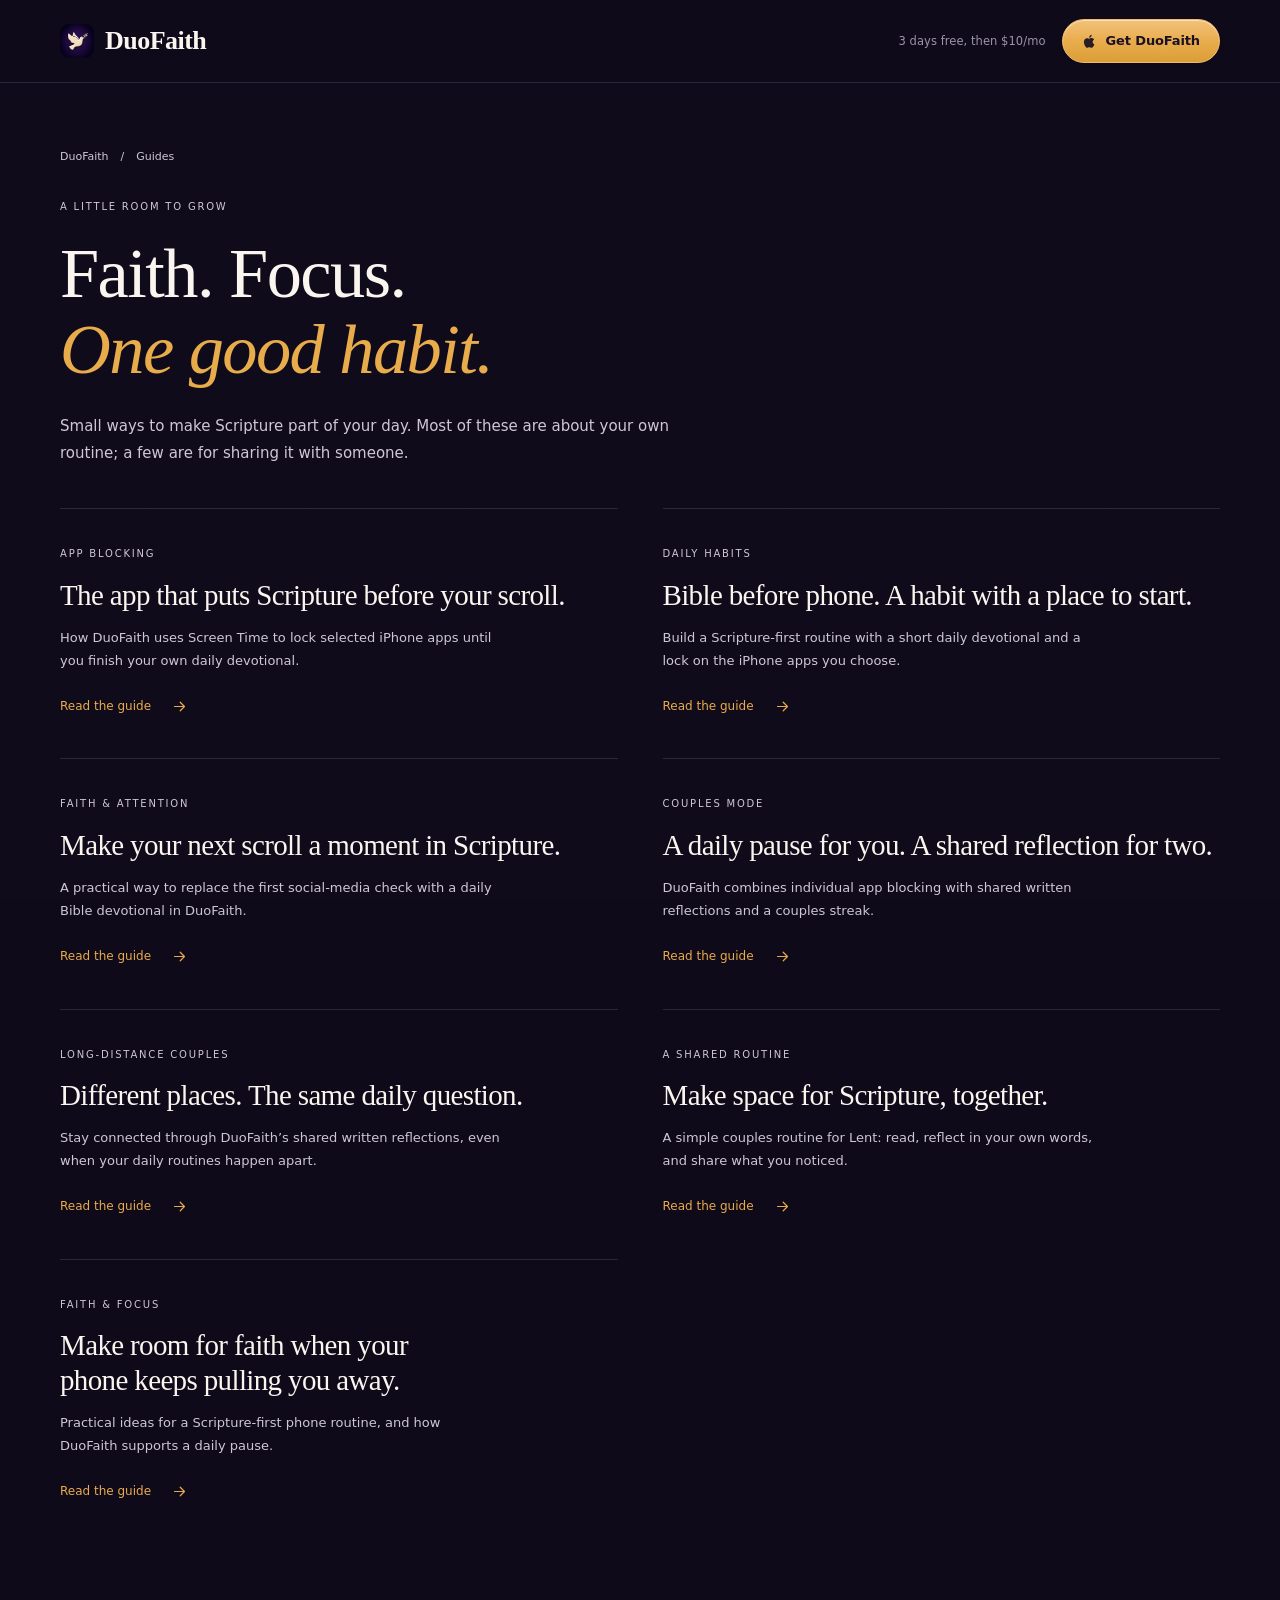
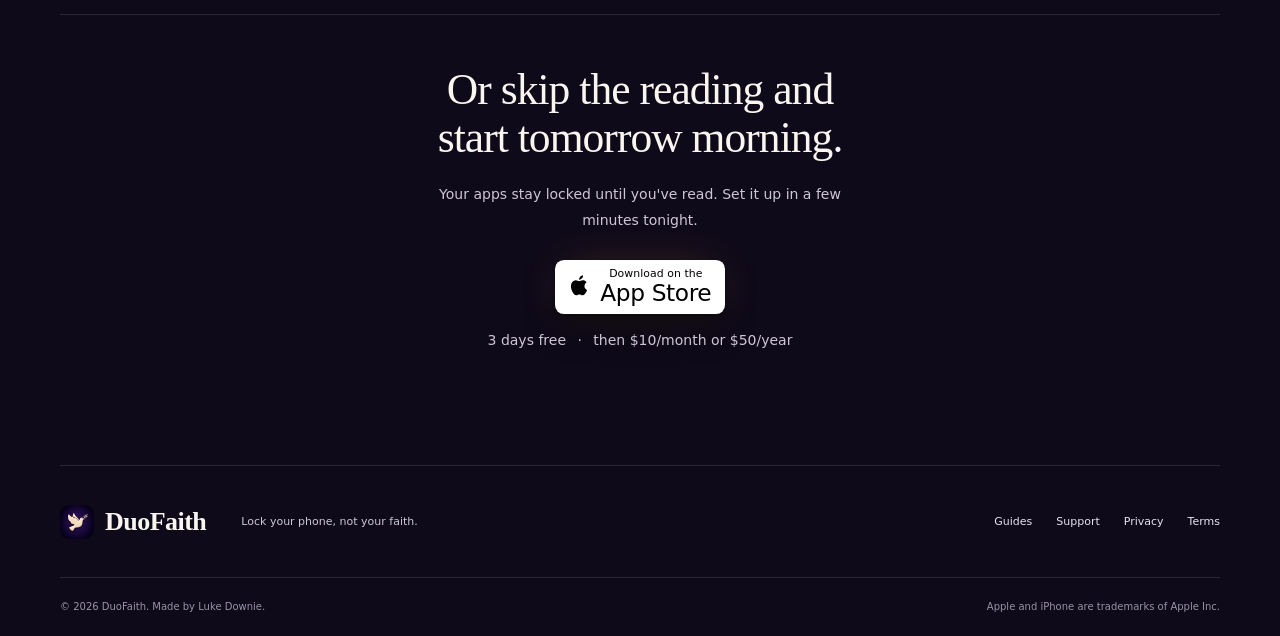
==== commit 90c96404: "Lead with the solo routine, rebuild the opener Couples Mode was reading as the product rather than a" ====
--- a/guides/index.html
+++ b/guides/index.html
@@ -1,13 +1,13 @@
 <!doctype html>
 <html lang="en"><head>
 <meta charset="utf-8"><meta name="viewport" content="width=device-width, initial-scale=1">
-<title>Faith &amp; Focus Guides | DuoFaith</title><meta name="description" content="Practical guides to Scripture-first routines and shared couples reflections.">
+<title>Faith &amp; Focus Guides | DuoFaith</title><meta name="description" content="Practical guides to Scripture-first phone routines — building the habit on your own, and sharing it with a partner if you want to.">
 <meta name="theme-color" content="#0f0a1a"><meta name="apple-itunes-app" content="app-id=6792354251">
 <link rel="canonical" href="https://duofaith.com/guides/index.html"><link rel="icon" href="/img/dove.svg" type="image/svg+xml"><link rel="icon" href="/icon-128.png" sizes="any"><link rel="apple-touch-icon" href="/img/apple-touch-icon.png">
 <link rel="stylesheet" href="/home.css"><script src="/home.js" defer></script>
 <meta property="og:type" content="article"><meta property="og:site_name" content="DuoFaith"><meta property="og:url" content="https://duofaith.com/guides/index.html">
-<meta property="og:title" content="Faith &amp; Focus Guides | DuoFaith"><meta property="og:description" content="Practical guides to Scripture-first routines and shared couples reflections."><meta property="og:image" content="https://duofaith.com/og-card.jpg">
-<meta name="twitter:card" content="summary_large_image"><meta name="twitter:title" content="Faith &amp; Focus Guides | DuoFaith"><meta name="twitter:description" content="Practical guides to Scripture-first routines and shared couples reflections."><meta name="twitter:image" content="https://duofaith.com/og-card.jpg">
+<meta property="og:title" content="Faith &amp; Focus Guides | DuoFaith"><meta property="og:description" content="Practical guides to Scripture-first phone routines — building the habit on your own, and sharing it with a partner if you want to."><meta property="og:image" content="https://duofaith.com/og-card.jpg">
+<meta name="twitter:card" content="summary_large_image"><meta name="twitter:title" content="Faith &amp; Focus Guides | DuoFaith"><meta name="twitter:description" content="Practical guides to Scripture-first phone routines — building the habit on your own, and sharing it with a partner if you want to."><meta name="twitter:image" content="https://duofaith.com/og-card.jpg">
 <script type="application/ld+json">{"@context": "https://schema.org", "@graph": [{"@type": "Organization", "@id": "https://duofaith.com/#organization", "name": "DuoFaith", "url": "https://duofaith.com/", "logo": "https://duofaith.com/img/app-icon-1024.png"}, {"@type": "WebSite", "@id": "https://duofaith.com/#website", "name": "DuoFaith", "url": "https://duofaith.com/"}]}</script>
 </head><body><svg class="icon-library" xmlns="http://www.w3.org/2000/svg" aria-hidden="true"><defs>
     <symbol id="i-apple" viewBox="0 0 24 24"><path fill="currentColor" stroke="none" d="M17.05 12.54c-.03-2.6 2.12-3.85 2.22-3.91-1.21-1.77-3.09-2.01-3.76-2.04-1.6-.16-3.13.94-3.94.94-.81 0-2.07-.92-3.4-.9-1.75.03-3.36 1.02-4.26 2.58-1.81 3.14-.46 7.79 1.3 10.34.86 1.25 1.89 2.65 3.24 2.6 1.3-.05 1.79-.84 3.36-.84 1.57 0 2.01.84 3.38.81 1.4-.02 2.28-1.27 3.13-2.53.99-1.45 1.4-2.86 1.42-2.93-.03-.01-2.72-1.04-2.75-4.12M14.5 4.6c.71-.87 1.19-2.07 1.06-3.27-1.02.04-2.26.68-3 1.54-.66.76-1.24 1.99-1.08 3.16 1.14.09 2.31-.58 3.02-1.43"/></symbol>
@@ -17,4 +17,4 @@
     <symbol id="i-heart" viewBox="0 0 24 24"><path d="m12 21-8.6-8.6a5.5 5.5 0 0 1 7.8-7.8l.8.8.8-.8a5.5 5.5 0 0 1 7.8 7.8Z"/></symbol>
     <symbol id="i-check" viewBox="0 0 24 24"><path d="m5 12 4 4L19 6"/></symbol>
     <symbol id="i-sun" viewBox="0 0 24 24"><circle cx="12" cy="12" r="4"/><path d="M12 1v2m0 18v2M1 12h2m18 0h2M4 4l2 2m12 12 2 2M4 20l2-2M18 6l2-2"/></symbol>
-  </defs></svg><a class="skip" href="#main">Skip to content</a><header class="site-header"><div class="container header-inner"><a class="logo" href="/" aria-label="DuoFaith home"><img src="/img/app-icon-256.png" alt="" width="36" height="36">DuoFaith</a><div class="nav-cta"><p class="nav-offer">3 days free, then $10/mo</p><a class="nav-download" href="https://apps.apple.com/us/app/duofaith-bible-app-blocker/id6792354251" data-download="navigation"><svg class="nav-apple" aria-hidden="true" viewBox="0 0 24 24"><use href="#i-apple"/></svg><b>Get DuoFaith</b></a></div></div></header><main id="main" class="container article-main"><nav class="breadcrumbs" aria-label="Breadcrumb"><a href="/">DuoFaith</a><span>/</span><span>Guides</span></nav><div class="article-heading"><p class="eyebrow">A LITTLE ROOM TO GROW</p><h1>Faith. Focus.<br><em>Life together.</em></h1><p class="section-description">Small ways to make Scripture part of your day, and part of the life you share.</p></div><div class="guide-grid"><a class="guide-entry" href="/guides/app-that-locks-apps-until-you-read-the-bible.html"><span class="eyebrow">APP BLOCKING</span><h2>The app that puts Scripture before your scroll.</h2><p>How DuoFaith uses Screen Time to lock selected iPhone apps until you finish your own daily devotional.</p><span class="quiet-link">Read the guide <svg class="icon" aria-hidden="true"><use href="#i-arrow"/></svg></span></a><a class="guide-entry" href="/guides/bible-before-phone.html"><span class="eyebrow">DAILY HABITS</span><h2>Bible before phone. A habit with a place to start.</h2><p>Build a Scripture-first routine with a short daily devotional and a lock on the iPhone apps you choose.</p><span class="quiet-link">Read the guide <svg class="icon" aria-hidden="true"><use href="#i-arrow"/></svg></span></a><a class="guide-entry" href="/guides/read-the-bible-instead-of-scrolling.html"><span class="eyebrow">FAITH & ATTENTION</span><h2>Make your next scroll a moment in Scripture.</h2><p>A practical way to replace the first social-media check with a daily Bible devotional in DuoFaith.</p><span class="quiet-link">Read the guide <svg class="icon" aria-hidden="true"><use href="#i-arrow"/></svg></span></a><a class="guide-entry" href="/guides/screen-time-app-for-couples.html"><span class="eyebrow">COUPLES MODE</span><h2>A daily pause for you. A shared reflection for two.</h2><p>DuoFaith combines individual app blocking with shared written reflections and a couples streak.</p><span class="quiet-link">Read the guide <svg class="icon" aria-hidden="true"><use href="#i-arrow"/></svg></span></a><a class="guide-entry" href="/guides/devotional-app-for-long-distance-couples.html"><span class="eyebrow">LONG-DISTANCE COUPLES</span><h2>Different places. The same daily question.</h2><p>Stay connected through DuoFaith’s shared written reflections, even when your daily routines happen apart.</p><span class="quiet-link">Read the guide <svg class="icon" aria-hidden="true"><use href="#i-arrow"/></svg></span></a><a class="guide-entry" href="/guides/lent-challenge-for-couples.html"><span class="eyebrow">A SHARED ROUTINE</span><h2>Make space for Scripture, together.</h2><p>A simple couples routine for Lent: read, reflect in your own words, and share what you noticed.</p><span class="quiet-link">Read the guide <svg class="icon" aria-hidden="true"><use href="#i-arrow"/></svg></span></a><a class="guide-entry" href="/guides/how-to-stop-phone-addiction-as-a-christian.html"><span class="eyebrow">FAITH & FOCUS</span><h2>Make room for faith when your phone keeps pulling you away.</h2><p>Practical ideas for a Scripture-first phone routine, and how DuoFaith supports a daily pause.</p><span class="quiet-link">Read the guide <svg class="icon" aria-hidden="true"><use href="#i-arrow"/></svg></span></a></div><div class="guides-cta"><h2>Or skip the reading and start tomorrow morning.</h2><p>Your apps stay locked until you've both read. Set it up in a few minutes tonight.</p><a class="store-badge" href="https://apps.apple.com/us/app/duofaith-bible-app-blocker/id6792354251" data-download="guides-hub"><svg class="badge-logo" aria-hidden="true" viewBox="0 0 24 24"><use href="#i-apple"/></svg><span><small>Download on the</small><b>App Store</b></span></a><p class="download-note">3 days free <span>·</span> then $10/month or $50/year</p></div></main><footer class="site-footer container"><div class="footer-top"><a class="logo" href="/"><img src="/img/app-icon-256.png" alt="" width="36" height="36">DuoFaith</a><p>Lock your phone, not your faith.</p><nav aria-label="Footer navigation"><a href="/guides/index.html">Guides</a><a href="mailto:duofaithsupport@gmail.com">Support</a><a href="/privacy.html">Privacy</a><a href="/terms.html">Terms</a></nav></div><div class="footer-bottom"><p>© <span id="year">2026</span> DuoFaith. Made by Luke Downie.</p><p>Apple and iPhone are trademarks of Apple Inc.</p></div></footer></body></html>+  </defs></svg><a class="skip" href="#main">Skip to content</a><header class="site-header"><div class="container header-inner"><a class="logo" href="/" aria-label="DuoFaith home"><img src="/img/app-icon-256.png" alt="" width="36" height="36">DuoFaith</a><div class="nav-cta"><p class="nav-offer">3 days free, then $10/mo</p><a class="nav-download" href="https://apps.apple.com/us/app/duofaith-bible-app-blocker/id6792354251" data-download="navigation"><svg class="nav-apple" aria-hidden="true" viewBox="0 0 24 24"><use href="#i-apple"/></svg><b>Get DuoFaith</b></a></div></div></header><main id="main" class="container article-main"><nav class="breadcrumbs" aria-label="Breadcrumb"><a href="/">DuoFaith</a><span>/</span><span>Guides</span></nav><div class="article-heading"><p class="eyebrow">A LITTLE ROOM TO GROW</p><h1>Faith. Focus.<br><em>One good habit.</em></h1><p class="section-description">Small ways to make Scripture part of your day. Most of these are about your own routine; a few are for sharing it with someone.</p></div><div class="guide-grid"><a class="guide-entry" href="/guides/app-that-locks-apps-until-you-read-the-bible.html"><span class="eyebrow">APP BLOCKING</span><h2>The app that puts Scripture before your scroll.</h2><p>How DuoFaith uses Screen Time to lock selected iPhone apps until you finish your own daily devotional.</p><span class="quiet-link">Read the guide <svg class="icon" aria-hidden="true"><use href="#i-arrow"/></svg></span></a><a class="guide-entry" href="/guides/bible-before-phone.html"><span class="eyebrow">DAILY HABITS</span><h2>Bible before phone. A habit with a place to start.</h2><p>Build a Scripture-first routine with a short daily devotional and a lock on the iPhone apps you choose.</p><span class="quiet-link">Read the guide <svg class="icon" aria-hidden="true"><use href="#i-arrow"/></svg></span></a><a class="guide-entry" href="/guides/read-the-bible-instead-of-scrolling.html"><span class="eyebrow">FAITH & ATTENTION</span><h2>Make your next scroll a moment in Scripture.</h2><p>A practical way to replace the first social-media check with a daily Bible devotional in DuoFaith.</p><span class="quiet-link">Read the guide <svg class="icon" aria-hidden="true"><use href="#i-arrow"/></svg></span></a><a class="guide-entry" href="/guides/screen-time-app-for-couples.html"><span class="eyebrow">COUPLES MODE</span><h2>A daily pause for you. A shared reflection for two.</h2><p>DuoFaith combines individual app blocking with shared written reflections and a couples streak.</p><span class="quiet-link">Read the guide <svg class="icon" aria-hidden="true"><use href="#i-arrow"/></svg></span></a><a class="guide-entry" href="/guides/devotional-app-for-long-distance-couples.html"><span class="eyebrow">LONG-DISTANCE COUPLES</span><h2>Different places. The same daily question.</h2><p>Stay connected through DuoFaith’s shared written reflections, even when your daily routines happen apart.</p><span class="quiet-link">Read the guide <svg class="icon" aria-hidden="true"><use href="#i-arrow"/></svg></span></a><a class="guide-entry" href="/guides/lent-challenge-for-couples.html"><span class="eyebrow">A SHARED ROUTINE</span><h2>Make space for Scripture, together.</h2><p>A simple couples routine for Lent: read, reflect in your own words, and share what you noticed.</p><span class="quiet-link">Read the guide <svg class="icon" aria-hidden="true"><use href="#i-arrow"/></svg></span></a><a class="guide-entry" href="/guides/how-to-stop-phone-addiction-as-a-christian.html"><span class="eyebrow">FAITH & FOCUS</span><h2>Make room for faith when your phone keeps pulling you away.</h2><p>Practical ideas for a Scripture-first phone routine, and how DuoFaith supports a daily pause.</p><span class="quiet-link">Read the guide <svg class="icon" aria-hidden="true"><use href="#i-arrow"/></svg></span></a></div><div class="guides-cta"><h2>Or skip the reading and start tomorrow morning.</h2><p>Your apps stay locked until you've read. Set it up in a few minutes tonight.</p><a class="store-badge" href="https://apps.apple.com/us/app/duofaith-bible-app-blocker/id6792354251" data-download="guides-hub"><svg class="badge-logo" aria-hidden="true" viewBox="0 0 24 24"><use href="#i-apple"/></svg><span><small>Download on the</small><b>App Store</b></span></a><p class="download-note">3 days free <span>·</span> then $10/month or $50/year</p></div></main><footer class="site-footer container"><div class="footer-top"><a class="logo" href="/"><img src="/img/app-icon-256.png" alt="" width="36" height="36">DuoFaith</a><p>Lock your phone, not your faith.</p><nav aria-label="Footer navigation"><a href="/guides/index.html">Guides</a><a href="mailto:duofaithsupport@gmail.com">Support</a><a href="/privacy.html">Privacy</a><a href="/terms.html">Terms</a></nav></div><div class="footer-bottom"><p>© <span id="year">2026</span> DuoFaith. Made by Luke Downie.</p><p>Apple and iPhone are trademarks of Apple Inc.</p></div></footer></body></html>
--- a/home.css
+++ b/home.css
@@ -48,11 +48,23 @@
 h1,h2,h3,p,figure{margin:0}/* Bold, like the app's display type. Georgia needed heavy negative tracking to
    close up at display sizes; New York is already tightly fitted and goes muddy
    under it, so the tracking drops from -.055em to -.022em. */
-h1,h2{font-family:var(--serif);font-weight:400;letter-spacing:-.03em;line-height:1.08;color:var(--cream)}h2{font-size:clamp(38px,4.5vw,64px)}em{font-weight:inherit;color:var(--gold-light)}a{color:inherit}img{display:block;max-width:100%;height:auto}button{font:inherit;color:inherit}button,a,summary{touch-action:manipulation;-webkit-tap-highlight-color:transparent}button{cursor:pointer}button:disabled{cursor:default}svg{display:block}.icon{width:20px;height:20px;fill:none;stroke:currentColor;stroke-width:1.7;stroke-linecap:round;stroke-linejoin:round;flex-shrink:0}.icon-library{position:absolute;width:0;height:0;overflow:hidden}.container{width:min(1160px,calc(100% - 96px));margin-inline:auto}/* Uneven vertical rhythm. Identical padding on every band is a metronome; these
+h1,h2{font-family:var(--serif);font-weight:400;letter-spacing:-.022em;line-height:1.08;color:var(--cream)}h2{font-size:clamp(38px,4.5vw,64px)}
+/* Most display type here carries an authored <br>, so balance only does anything
+   at the widths where those breaks are suppressed — which is exactly where a
+   headline would otherwise orphan a word. `pretty` earns its place everywhere:
+   it is the running copy, not the headings, that strands last words. */
+h1,h2,h3,summary{text-wrap:balance}
+p,li,figcaption,.section-description{text-wrap:pretty}em{font-weight:inherit;color:var(--gold-light)}a{color:inherit}img{display:block;max-width:100%;height:auto}button{font:inherit;color:inherit}button,a,summary{touch-action:manipulation;-webkit-tap-highlight-color:transparent}button{cursor:pointer}button:disabled{cursor:default}svg{display:block}.icon{width:20px;height:20px;fill:none;stroke:currentColor;stroke-width:1.7;stroke-linecap:round;stroke-linejoin:round;flex-shrink:0}.icon-library{position:absolute;width:0;height:0;overflow:hidden}.container{width:min(1160px,calc(100% - 96px));margin-inline:auto}/* Uneven vertical rhythm. Identical padding on every band is a metronome; these
    breathe differently so the page has a pace instead of a tick. */
 .section-space{padding-block:120px}
 .couples-section{padding-block:104px 128px}
-.faq-section{padding-block:112px 96px}.eyebrow{font-size:10px;font-weight:500;letter-spacing:.18em;color:var(--gold-light);line-height:1.6}.section-description{font-size:15px;line-height:1.85;color:var(--muted);max-width:420px;margin-top:26px}.section-description a{text-underline-offset:4px}.skip{position:fixed;top:-100px;left:20px;z-index:200;background:var(--gold-light);color:var(--bg);padding:12px 20px}.skip:focus{top:12px}:focus-visible{outline:2px solid var(--gold-light);outline-offset:5px}::selection{color:var(--bg);background:var(--gold-light)}[hidden]{display:none!important}
+.faq-section{padding-block:112px 96px}/* Gold has one job per screen, and eyebrows are not it. They are labels — they
+   name the section and then get out of the way. Running them in gold meant the
+   opener alone had gold on the headline, the eyebrow, the CTA, the badge rim, the
+   tab rules and every link, and a reverent palette spent that freely stops
+   reading as candlelight. Gold now marks two things only: the one brand moment in
+   the headline, and anything you can act on. Everything else is a neutral. */
+.eyebrow{font-size:10px;font-weight:500;letter-spacing:.18em;color:var(--muted);line-height:1.6}.section-description{font-size:15px;line-height:1.85;color:var(--muted);max-width:420px;margin-top:26px}.section-description a{text-underline-offset:4px}.skip{position:fixed;top:-100px;left:20px;z-index:200;background:var(--gold-light);color:var(--bg);padding:12px 20px}.skip:focus{top:12px}:focus-visible{outline:2px solid var(--gold-light);outline-offset:5px}::selection{color:var(--bg);background:var(--gold-light)}[hidden]{display:none!important}
 /* iPhone frame. Every measurement is a ratio of --w, taken from an iPhone 15/16 Pro
    (393x852pt screen, 2.165 body ratio), so one variable resizes the whole device. */
 .device{
@@ -105,11 +117,57 @@
 /* Guides hub closing CTA. The hub's only job beyond listing is to hand the
    reader the App Store, so it gets the same weight as the homepage closing. */
 .guides-cta{margin-top:70px;padding-top:50px;border-top:1px solid var(--line);text-align:center}.guides-cta h2{font-size:clamp(30px,3.4vw,44px);line-height:1.12;max-width:640px;margin-inline:auto}.guides-cta>p{font-size:14px;color:var(--muted);line-height:1.85;margin:20px auto 26px;max-width:430px}.guides-cta .download-note{margin-top:14px}
-/* Opening: the actual product is the visual identity. */
-.hero{position:relative;isolation:isolate;overflow:hidden;padding-top:52px;background:var(--surface-0)}.hero-light{position:absolute;inset:0;z-index:-2;background:radial-gradient(ellipse 65% 48% at 50% 82%,#443057 0%,#241b32 45%,transparent 100%)}.hero-content{text-align:center;position:relative;z-index:3}.hero-content .eyebrow{display:flex;align-items:center;justify-content:center;gap:10px;color:var(--muted);font-size:9px}.gold-dash{width:22px;height:1px;flex-shrink:0;background:linear-gradient(90deg,transparent,var(--gold-deep),var(--gold-light))}
+/* Opening: the actual product is the visual identity. The hero states the promise
+   and then, in the same section, demonstrates it — the four devotional screens the
+   reader can step through are the hero image, so the page's first claim and its
+   proof never get separated by a band edge. */
+/* overflow:clip, not hidden. They clip identically, but `hidden` makes this a
+   scroll container, which means any future scroll()/view() timeline inside the
+   hero would attach to it, find nothing scrolls, and silently animate nothing. */
+.hero{position:relative;isolation:isolate;overflow:clip;padding:40px 0 84px;background:var(--surface-0);border-bottom:1px solid var(--line)}
+/* Midnight and candlelight, which is the app's own phrase for this. Four layers,
+   painted top-down (first listed sits on top):
+     1. counter-light — the cool purple the app puts in a top corner (#B8A9D4).
+        One cold source against three warm ones is what stops the whole thing
+        reading as a single even wash.
+     2. candlelight   — amber from above the top edge, so only its lower half is
+        visible. This is DFBackground.amberGlow from the app, whose centre is
+        literally `.top`: #C9944A at 12% falling to 4%. It is on 22 screens in
+        the product and was the one part of that look the site never had.
+     3. floor light   — gold rising from below the fold. Lighting a dark scene
+        only from the ceiling makes it a painted rectangle; the second source
+        from underneath is what gives the phone's shadow something to sit in.
+     4. body          — the violet mass the hero is actually made of. Last, so
+        every light above lands on it.
+   Colours are the app's; the ground stays the site's own, which is a step darker
+   on purpose so the screenshots read as devices and not as holes. */
+/* Declared twice on purpose. Interpolating these in oklab instead of sRGB is what
+   stops the violet mass banding into contour rings — down here there are only a
+   few 8-bit steps between #3a2a4e and #08060f, and a gradient this wide crosses
+   all of them. An `in oklab` a browser does not understand invalidates the WHOLE
+   declaration, not the one gradient, so the sRGB version has to sit above it and
+   let the cascade choose. The extra midpoints are for the same reason: each one
+   is free, and each one is a band that never forms. */
+.hero-light{position:absolute;inset:0;z-index:-2;
+  background:
+    radial-gradient(circle 420px at 100% 0%,rgba(184,169,212,.07),transparent 72%),
+    radial-gradient(ellipse 66% 44% at 50% -2%,rgba(201,148,74,.13) 0%,rgba(201,148,74,.045) 44%,transparent 76%),
+    radial-gradient(ellipse 104% 44% at 50% 104%,rgba(224,180,80,.10),transparent 70%),
+    radial-gradient(ellipse 80% 52% at 50% 28%,#3a2a4e 0%,#2f2340 32%,#241b32 54%,#160f21 78%,transparent 100%);
+  background:
+    radial-gradient(circle 420px at 100% 0% in oklab,rgba(184,169,212,.07),transparent 72%),
+    radial-gradient(ellipse 66% 44% at 50% -2% in oklab,rgba(201,148,74,.13) 0%,rgba(201,148,74,.045) 44%,transparent 76%),
+    radial-gradient(ellipse 104% 44% at 50% 104% in oklab,rgba(224,180,80,.10),transparent 70%),
+    radial-gradient(ellipse 80% 52% at 50% 28% in oklab,#3a2a4e 0%,#2f2340 32%,#241b32 54%,#160f21 78%,transparent 100%)}.hero-content{text-align:center;position:relative;z-index:3}.hero-content .eyebrow{display:flex;align-items:center;justify-content:center;gap:10px;color:var(--muted);font-size:9px}
+/* Uneven columns, and the phone pushed left out of its track so it breaks the
+   page's own gutter instead of sitting politely inside it. */
+.reading-layout{display:grid;grid-template-columns:.88fr 1.12fr;gap:78px;align-items:center;margin-top:30px}.gold-dash{width:22px;height:1px;flex-shrink:0;background:linear-gradient(90deg,transparent,var(--gold-deep),var(--gold-light))}
 .eyebrow .gold-dash:last-child{transform:scaleX(-1)}/* Sized for a sentence, not a two-word slogan. The old clamp topped out at 127px,
    which was set for "Faith over Distraction." and would run four lines here. */
-.hero h1{font-size:clamp(78px,9.1vw,127px);line-height:.96;letter-spacing:-.05em;margin:25px 0}.hero h1 em{font-style:normal;letter-spacing:-.04em}.hero-description{font-size:15px;color:var(--text);line-height:1.8;margin-bottom:24px;max-width:540px;margin-inline:auto}.download-button{display:inline-flex;align-items:center;justify-content:center;gap:13px;background:linear-gradient(110deg,#f0b445,#d38a1e);color:#1a1024;text-decoration:none;padding:15px 21px;border:1px solid #efb75c;border-radius:8px;box-shadow:0 3px 30px #cf8c2820;min-height:56px;font-size:13px;font-weight:650;transition:transform .2s,box-shadow .2s}.download-button:hover{transform:translateY(-2px);box-shadow:0 5px 35px #cf8c2845}.download-button .apple{width:22px;height:24px;fill:currentColor;stroke:none}.download-button>.icon:last-child{width:16px;height:16px;margin-left:15px}/* App Store badge. Apple's white variant, which is the one specified for dark
+/* -.022em, which is what the note above h1,h2 says this face wants. The hero was
+   overriding back to -.05em — within a hair of the -.055em that note describes as
+   muddy, and the one value a display line must not carry. */
+.hero h1{font-size:clamp(78px,9.1vw,127px);line-height:.96;letter-spacing:-.022em;margin:25px 0}.hero h1 em{font-style:normal}.hero-description{font-size:15px;color:var(--text);line-height:1.8;margin-bottom:24px;max-width:540px;margin-inline:auto}.download-button{display:inline-flex;align-items:center;justify-content:center;gap:13px;background:linear-gradient(110deg,#f0b445,#d38a1e);color:#1a1024;text-decoration:none;padding:15px 21px;border:1px solid #efb75c;border-radius:8px;box-shadow:0 3px 30px #cf8c2820;min-height:56px;font-size:13px;font-weight:650;transition:transform .2s,box-shadow .2s}.download-button:hover{transform:translateY(-2px);box-shadow:0 5px 35px #cf8c2845}.download-button .apple{width:22px;height:24px;fill:currentColor;stroke:none}.download-button>.icon:last-child{width:16px;height:16px;margin-left:15px}/* App Store badge. Apple's white variant, which is the one specified for dark
    backgrounds. Proportions are ratios of --h, matching the official 120x40 artwork. */
 .store-badge{--h:54px;--badge-bg:#fff;--badge-fg:#000;display:inline-flex;align-items:center;gap:calc(var(--h)*.175);height:var(--h);padding:0 calc(var(--h)*.26) 0 calc(var(--h)*.24);background:var(--badge-bg);color:var(--badge-fg);border-radius:calc(var(--h)*.165);text-decoration:none;font-family:var(--sans);transition:transform .2s,box-shadow .2s}
 .store-badge{box-shadow:0 2px 6px rgba(0,0,0,.45),0 18px 40px -14px rgba(0,0,0,.75),0 0 44px -10px rgba(232,171,74,.26)}
@@ -118,40 +176,45 @@
 .store-badge small{display:block;font-size:calc(var(--h)*.202);line-height:1.08;letter-spacing:.005em}
 .store-badge b{display:block;font-size:calc(var(--h)*.432);font-weight:500;line-height:1.12;letter-spacing:-.017em;margin-top:calc(var(--h)*.012)}
 .download-note{font-size:10.5px;color:var(--muted);margin-top:13px}.download-note span{padding-inline:7px}
-.hero-showcase{position:relative;display:flex;align-items:flex-start;justify-content:center;gap:34px;padding-top:52px;max-width:1050px;margin:auto;height:589px;isolation:isolate;perspective:1500px;perspective-origin:50% 42%}
-/* Not a mirror. The two outer phones differ in width, drop and angle, so the group
-   reads as three things set down by hand rather than one reflected twice. */
-/* Real perspective. The phones were rotated only in 2D, which makes them stickers;
-   turning them on Y puts them in space. --py is the parallax offset written from
-   JS, composed here so scroll movement and the resting pose never fight. */
-.showcase-phone{--w:232px;--py:0px}
-.phone-left{transform:translateY(calc(62px + var(--py))) rotate(-8.5deg) rotateY(12deg);--w:206px}
-.phone-main{--w:258px;z-index:2;transform:translateY(calc(-10px + var(--py))) rotate(1.2deg) rotateY(-2deg)}
-.phone-right{transform:translateY(calc(42px + var(--py))) rotate(6deg) rotateY(-10deg);--w:218px}.showcase-phone figcaption{font-size:9px;letter-spacing:.16em;text-align:center;position:absolute;top:-28px;left:0;width:100%;color:var(--muted)}/* THE SIGNATURE. The app draws a warm circle of light on every screen: the book
+/* THE SIGNATURE. The app draws a warm circle of light on every screen: the book
    on the lock screen, the hands on the prayer screen, the streak ring on Together.
-   This is that circle at page scale, with the lock screen rising out of it. It
-   replaces three purple ellipses that meant nothing. */
+   This is that circle at page scale, holding the screen being read. */
 /* The drawn ring. Stroke, not border — a border can only ever be a perfect
    ellipse. Each instance is rotated a little so repeats never line up. */
 .ring{position:absolute;inset:0;width:100%;height:100%;overflow:visible;fill:none;
   stroke:rgba(232,171,74,.34);stroke-width:.42;stroke-linecap:round;vector-effect:non-scaling-stroke}
-.showcase-arc{position:absolute;top:8px;left:50%;width:700px;height:700px;margin-left:-350px;z-index:-1;
-  background:radial-gradient(circle at 50% 42%,rgba(232,171,74,.14),rgba(232,171,74,.05) 40%,transparent 66%);
-  filter:drop-shadow(0 0 70px rgba(232,171,74,.20))}
-.showcase-arc .ring{stroke-width:1.3px;transform:rotate(-4deg)}
-.showcase-arc .ring-outer{inset:-74px;width:auto;height:auto;stroke-width:1px;stroke:rgba(232,171,74,.11);transform:rotate(9deg)}.hero-showcase:after{content:'';position:absolute;bottom:-1px;left:-100vw;right:-100vw;height:145px;z-index:5;pointer-events:none;background:linear-gradient(transparent,var(--surface-0) 87%)}
-/* The daily habit */
 /* Offset baselines. Centring two columns makes them start level, which is the
    most machine-like way to set a page. The headline sits high, the steps begin
    lower, and the eye has to travel instead of scanning a row. */
-/* Explore real devotional screens */
-.reading-section{border-block:1px solid var(--line);background:var(--surface-2);padding-block:80px;overflow:hidden}/* Uneven columns, and the phone pushed left out of its track so it breaks the
-   section's own edge instead of sitting politely inside it. */
-.reading-layout{display:grid;grid-template-columns:.88fr 1.12fr;gap:78px;align-items:center}.reading-preview{position:relative;display:flex;align-items:center;flex-direction:column;isolation:isolate;margin-left:-74px;margin-top:40px}/* The circle again, holding the screen being read. */
+.reading-preview{position:relative;display:flex;align-items:center;flex-direction:column;isolation:isolate;margin-left:-74px}/* The circle again, holding the screen being read. */
 .reading-aura{position:absolute;width:500px;height:500px;max-width:132%;aspect-ratio:1;top:40px;z-index:-1;
   background:radial-gradient(circle at 50% 46%,rgba(232,171,74,.12),rgba(90,50,123,.34) 52%,transparent 72%)}
 /* A true circle here, not one of the drawn rings — a perfect 360 with no wobble. */
-.reading-aura .ring{stroke-width:1.1px;stroke:rgba(232,171,74,.20)}.product-screen{--w:263px;box-shadow:20px 25px 60px #0004}/* The screens are consecutive steps in one devotional, so they move like screens
+.reading-aura .ring{stroke-width:1.1px;stroke:rgba(232,171,74,.20)}
+/* Sitting ON the page, not printed on it. The single flat `20px 25px 60px #0004`
+   this replaces also clobbered .device's own two-layer shadow, which is why the
+   hero phone read as pasted down while the ones in the guides did not.
+   Four layers, each doing one job:
+     1. contact — tight, dark, tucked right under the bottom edge. This is the
+        layer that decides whether an object is touching a surface; without it no
+        amount of soft shadow reads as weight.
+     2. form    — the mid shadow that gives the body its mass.
+     3. cast    — long and diffuse, offset right to match the light the hero's
+        radial already puts up and to the left.
+     4. bounce  — warm, no offset. Light coming back off the page. Gold, because
+        every other lit thing here is.
+   Plus a 1px warm catch on the top bezel, the same move --lift-1 makes on cards. */
+.product-screen{--w:263px;
+  box-shadow:
+    /* A translucent white hairline just outside the frame. A dark device on a dark
+       ground needs an edge more than it needs light — this is the one job the
+       removed halo was actually doing, done with 1px instead of 90px of glow. */
+    0 0 0 1px rgba(255,255,255,.11),
+    0 2px 6px rgba(0,0,0,.6),
+    0 18px 26px -14px rgba(0,0,0,.9),
+    26px 44px 80px -24px rgba(0,0,0,.85),
+    0 0 90px -24px rgba(232,171,74,.16),
+    inset 0 1px 0 rgba(255,238,210,.16)}/* The screens are consecutive steps in one devotional, so they move like screens
    on a phone: the next one slides in from the side the sequence is heading. The
    outgoing screen travels a shorter distance so the new one appears to cover it
    rather than the pair sliding as a unit. */
@@ -164,7 +227,18 @@
 .is-sliding-back #reading-image{transform:translateX(26%)}
 .preview-caption{transition:opacity .28s ease}
 .preview-caption.is-fading{opacity:0}
-.preview-caption{font-size:11px;color:var(--muted);letter-spacing:.025em;margin-top:23px}.reading-copy .eyebrow{margin-bottom:25px}.reading-copy h2{font-size:clamp(37px,3.9vw,55px);line-height:1.12}.reading-copy h2 em{font-style:normal}.reading-tabs{display:grid;margin:29px 0 20px}.reading-tabs button{display:flex;align-items:center;gap:20px;border:0;border-bottom:1px solid var(--line);background:none;font-size:13px;text-align:left;padding:16px 0;color:var(--faint);transition:color .2s,border-color .2s}.reading-tabs button>span:first-child{font-size:9px;letter-spacing:.04em;color:var(--faint)}.reading-tabs button>span:last-child{margin-left:auto;font-size:17px}.reading-tabs button.active{color:var(--gold-light);border-bottom-color:#e8ab4a70}.reading-tabs button:hover{color:var(--text)}.quiet-link{display:inline-flex;align-items:center;gap:20px;color:var(--gold-light);font-size:12px;font-weight:500;text-decoration:none;min-height:44px}.quiet-link:hover{color:var(--gold-glow);text-decoration:underline;text-underline-offset:4px}.quiet-link .icon{width:17px;height:17px}
+.preview-caption{font-size:11px;color:var(--muted);letter-spacing:.025em;margin-top:23px}
+/* The page catching light under the device. Hung off the caption because that is
+   the element sitting directly beneath the phone — anchoring it to the device
+   instead would mean re-deriving the frame's height from --w in a second place,
+   and it would then need correcting at every breakpoint that resizes it. */
+.preview-caption{position:relative}
+.preview-caption:before{content:'';position:absolute;z-index:-1;pointer-events:none;
+  left:50%;top:-40px;width:138%;height:96px;margin-left:-69%;
+  background:radial-gradient(ellipse 48% 46% at 50% 50%,rgba(232,171,74,.14),rgba(124,85,170,.11) 44%,transparent 70%)}.reading-copy .eyebrow{margin-bottom:25px}.reading-copy h2{font-size:clamp(37px,3.9vw,55px);line-height:1.12}/* Two gold headlines in one section is one too many, and the h1 is the one that
+   earns it. This one takes the older emphasis instead: roman to italic, the way a
+   book marks a phrase. Costs no colour and reads at any size. */
+.reading-copy h2 em{font-style:italic;color:var(--cream)}.reading-tabs{display:grid;margin:29px 0 20px}.reading-tabs button{display:flex;align-items:center;gap:20px;border:0;border-bottom:1px solid var(--line);background:none;font-size:13px;text-align:left;padding:16px 0;color:var(--faint);transition:color .2s,border-color .2s}.reading-tabs button>span:first-child{font-size:9px;letter-spacing:.04em;color:var(--faint)}.reading-tabs button>span:last-child{margin-left:auto;font-size:17px}.reading-tabs button.active{color:var(--gold-light);border-bottom-color:#e8ab4a70}.reading-tabs button:hover{color:var(--text)}.quiet-link{display:inline-flex;align-items:center;gap:20px;color:var(--gold-light);font-size:12px;font-weight:500;text-decoration:none;min-height:44px}.quiet-link:hover{color:var(--gold-glow);text-decoration:underline;text-underline-offset:4px}.quiet-link .icon{width:17px;height:17px}
 /* Together: an answer reveal, not a shared phone lock. */
 /* Re-composed. The heading and the steps run down the left; the card stage takes
    the right and bleeds off the edge of the page instead of sitting inside the
@@ -187,7 +261,14 @@
 .couples-explanation{grid-column:1;grid-row:2}
 /* Pull the stage out past the container's own margin so it runs off the page edge
    rather than stopping politely inside it. Clipped by the section's overflow-x. */
-.demo-track{grid-column:2;grid-row:2;margin-right:calc(((min(1160px,100vw - 96px) - 100vw) / 2) - 22px)}.couples-heading>.eyebrow{display:flex;gap:15px;justify-content:center;align-items:center;margin-bottom:27px}.couples-heading h2{font-size:clamp(44px,4.9vw,70px);line-height:1.08}.couples-heading h2 em{font-style:normal}.couples-heading>p:last-child{color:var(--muted);font-size:15px;margin-top:23px;line-height:1.85}/* Its children are placed by the section grid, so this wrapper steps out of the
+.demo-track{grid-column:2;grid-row:2;margin-right:calc(((min(1160px,100vw - 96px) - 100vw) / 2) - 22px)}/* A badge, not the page's usual hairline eyebrow. This is the one section
+   describing something the reader may not have and does not need, so it has to
+   say so before the headline does — and 10px of letterspaced text at the top of a
+   dark band is the easiest thing on the page to scroll straight past. */
+.couples-heading>.eyebrow{display:inline-flex;align-items:center;gap:9px;margin-bottom:26px;
+  padding:8px 15px 8px 12px;font-size:10.5px;letter-spacing:.14em;color:var(--gold-light);
+  background:rgba(232,171,74,.09);border:1px solid rgba(232,171,74,.34);border-radius:999px}
+.couples-heading>.eyebrow .icon{width:14px;height:14px;stroke-width:1.9}.couples-heading h2{font-size:clamp(44px,4.9vw,70px);line-height:1.08}.couples-heading h2 em{font-style:normal}.couples-heading>p:last-child{color:var(--muted);font-size:15px;margin-top:23px;line-height:1.85}/* Its children are placed by the section grid, so this wrapper steps out of the
    box model entirely rather than forming a nested grid of its own. */
 .couples-layout{display:contents}
 /* The demo pins for roughly a screen of travel while the seal breaks. Scroll still
@@ -230,15 +311,20 @@
   opacity:calc(.52 + .48 * var(--reveal))}.answer-label{display:flex;align-items:center;gap:9px;font-size:8px;letter-spacing:.1em;color:var(--muted)}.avatar{display:grid;place-items:center;width:22px;height:22px;background:#693d8f60;border-radius:50%;color:var(--text);font-family:var(--serif);font-size:11px}.answer-label>span:last-child{font-size:7.5px;letter-spacing:.1em;margin-left:auto;color:var(--gold-light)}.reflection-answer>p{font-family:var(--serif);font-size:19px;line-height:1.6;margin-top:14px;color:var(--cream);min-height:60px}/* One variable drives the whole moment: 0 is sealed, 1 is read. Everything below
    is a function of it, so scroll position and the button end up in the same place. */
 .reflection-demo{--reveal:0}
-.seal-stack{position:relative}
+/* Both states share one grid cell, so the stack is always as tall as the taller of
+   the two and neither can spill past the card. Absolute positioning sized the box
+   from the sealed placeholder alone, which clipped any revealed answer that ran to
+   three lines — and it is the revealed one that is allowed to be long. */
+.seal-stack{display:grid}
+.seal-stack>*{grid-area:1/1}
 #sealed-answer{opacity:calc(1 - var(--reveal));transition:opacity .25s linear}
-#revealed-answer{position:absolute;left:0;right:0;top:0;margin:0;opacity:var(--reveal);
+#revealed-answer{margin:0;opacity:var(--reveal);
   transform:translateY(calc(10px * (1 - var(--reveal))));transition:opacity .25s linear,transform .25s linear;
   font-family:var(--serif);font-size:19px;line-height:1.6;color:var(--cream);padding-top:21px}
 .sealed-lines{display:grid;gap:9px;margin-block:21px;
   filter:blur(calc(5px * (1 - var(--reveal))));
   opacity:calc(.6 * (1 - var(--reveal)));
-  transform:scaleX(calc(1 - .04 * var(--reveal)));transform-origin:left}.sealed-lines span{height:8px;width:95%;background:#9d81bb;border-radius:6px}.sealed-lines span:nth-child(2){width:84%}.sealed-lines span:nth-child(3){width:60%}#sealed-answer>p{font-size:10px;color:var(--muted);text-align:center;margin-bottom:4px}.reveal-button{display:flex;align-items:center;justify-content:space-between;gap:15px;width:100%;padding:14px 16px;margin-top:21px;border:1px solid #cf8c2880;border-radius:7px;background:#cf8c2819;color:var(--gold-light);font-size:10px;min-height:49px;text-align:left}.reveal-button:hover{background:#cf8c282e}.reveal-button .icon{width:16px;height:16px}/* The reward loop, shown. Both answered, so the shared streak moves — it counts
+  transform:scaleX(calc(1 - .04 * var(--reveal)));transform-origin:left}.sealed-lines span{height:8px;width:95%;background:#9d81bb;border-radius:6px}.sealed-lines span:nth-child(2){width:84%}.sealed-lines span:nth-child(3){width:60%}#sealed-answer>p{font-size:10px;color:var(--muted);text-align:center;margin-bottom:4px}/* The reward loop, shown. Both answered, so the shared streak moves — it counts
    up on the user's own click rather than sitting there as a finished number. */
 /* Present from the start at zero rather than hidden. Hiding it left 107px of dead
    space inside the card while sealed, and un-hiding it mid-pin would have shifted
@@ -325,20 +411,52 @@
 .article-main{padding-block:65px 85px}.breadcrumbs{font-size:11px;color:var(--muted);margin-bottom:33px;display:flex;gap:12px;flex-wrap:wrap}.breadcrumbs a{text-decoration:none}.article-heading{max-width:830px}.article-heading h1{font-size:clamp(39px,5.5vw,72px);margin:20px 0 25px}.article-heading>.section-description{max-width:650px;margin-bottom:20px}.article-layout{display:grid;grid-template-columns:minmax(0,1fr) 290px;gap:90px;margin-top:45px}.article-body{font-size:16px;line-height:1.9;color:var(--text)}.article-body h2{color:var(--cream);font-size:34px;line-height:1.24;margin:44px 0 16px;letter-spacing:-.02em}.article-body p{margin-block:16px}.article-body a:not(.store-badge){color:var(--gold-light);text-underline-offset:4px}.article-body ul,.article-body ol{padding-left:23px}.article-body li{margin-block:10px}.article-body strong{color:var(--cream);font-weight:550}.article-note{padding:22px 25px;border-left:2px solid var(--gold);background:#25163b70;font-size:15px}.article-side{position:sticky;top:115px;align-self:start;border:1px solid var(--line-strong);border-radius:14px;padding:24px;background:var(--surface-3);box-shadow:var(--lift-1)}.article-side .device{--w:165px;margin:0 auto 23px}.article-side h2{font-size:29px}.article-side>p{font-size:12px;color:var(--muted);margin-block:15px}.article-side .download-button{font-size:11px;width:100%;padding:13px}.article-side .download-button>.icon:last-child{display:none}.article-meta{font-size:10px;color:var(--faint);margin-top:20px}.article-closing{margin-top:40px;border-top:1px solid var(--line);padding-top:30px}.article-closing>p{font-size:13px}.guide-grid{display:grid;grid-template-columns:repeat(2,minmax(0,1fr));gap:0 45px;margin-top:40px}.guide-entry{padding:30px 0;border-top:1px solid var(--line);text-decoration:none;display:block}.guide-entry h2{font-size:29px;line-height:1.2;margin:13px 0}.guide-entry p{font-size:13px;color:var(--muted);max-width:440px;line-height:1.8}.guide-entry .quiet-link{margin-top:12px}.guide-entry:hover h2{color:var(--gold-light)}
 @media(max-width:1050px){.container{width:calc(100% - 64px)}.reading-layout{gap:50px}.couples-section{gap:0 44px;grid-template-columns:1fr 1fr}.demo-track{margin-right:-26px}.faq-section{gap:45px}.article-layout{gap:45px}.footer-top{gap:25px}.footer-top nav{gap:18px}}
 @media(max-width:800px){.container{width:calc(100% - 48px)}.header-inner{min-height:75px;gap:15px}.logo{font-size:23px;gap:8px}.logo img{width:30px;height:30px}.nav-download{font-size:12px;padding:0 16px;gap:8px}/* Below this the sticky bottom bar carries the same terms, so the header can drop them. */
-.nav-offer{display:none}.hero{padding-top:48px}.hero h1{font-size:100px}.hero-showcase{height:530px;gap:23px}.lockmark{margin-left:-142px;top:212px;width:54px;height:70px}.phone-main{--w:222px;transform:translateY(-5px) rotate(1.2deg)}.phone-left{--w:168px;transform:translateY(74px) rotate(-8.5deg)}.phone-right{--w:179px;transform:translateY(50px) rotate(6deg)}.section-space{padding-block:85px}.reading-preview{margin-left:-36px;margin-top:22px}.couples-section{padding-block:80px 96px}.faq-section{padding-block:88px 74px}.reading-layout{gap:35px}.reading-copy h2{font-size:39px}.reading-copy .eyebrow{font-size:8px}.section-description{font-size:13px}.product-screen{--w:222px}.reading-copy .reading-tabs{margin-top:20px}.reading-tabs button{font-size:12px;padding-block:14px}.couples-section{gap:0 34px;grid-template-columns:1fr 1fr}.demo-track{margin-right:-20px}.reflection-demo{padding:22px}.reflection-question{font-size:23px}.demo-heading{flex-wrap:wrap;gap:6px}.reflection-answer{padding:14px}.answer-label>span:last-child{font-size:5px}.reflection-answer>p{font-size:17px}.reveal-button{font-size:9px}.couples-explanation h3{font-size:31px}.couples-explanation li{gap:12px}.faq-heading{margin-bottom:44px}.faq-list summary{font-size:16px;padding-block:27px;min-height:88px;gap:24px}.faq-body>p{font-size:14px;padding-right:44px}.footer-top{flex-wrap:wrap;gap:20px}.footer-top>p{margin-left:auto}.footer-top nav{margin-left:0;width:100%}.article-layout{grid-template-columns:1fr;gap:40px}.article-side{position:static;max-width:420px}.article-side .device{display:none}}
-@media(max-width:580px){html{scroll-padding-top:92px}.container{width:calc(100% - 40px)}.header-inner{min-height:72px}.logo{font-size:22px}.nav-download{min-height:40px;font-size:11.5px;padding:0 15px;gap:8px}.hero{padding-top:44px}.hero-content .eyebrow{font-size:7px;letter-spacing:.13em}.hero h1{font-size:min(19.2vw,100px);margin-block:26px 22px;letter-spacing:-.045em}.hero-description{font-size:13px;line-height:1.85;max-width:315px;margin:0 auto 25px}.hero-description br{display:none}.download-button{font-size:12px;min-height:53px;padding:13px 18px}.store-badge{--h:49px}.download-note{font-size:8px}.hero-showcase{gap:14px;padding-top:47px;height:415px;width:540px;left:50%;margin-left:-270px}.lockmark{margin-left:-110px;top:168px;width:44px;height:57px;stroke-width:3.6}.phone-main{--w:176px;transform:translateY(-4px) rotate(1.2deg)}.phone-left{--w:142px;transform:translateY(48px) rotate(-9deg)}.phone-right{--w:152px;transform:translateY(30px) rotate(6deg)}.showcase-phone figcaption{font-size:6px;top:-21px}.showcase-arc{width:360px;height:360px;margin-left:-180px;top:54px}.showcase-arc:before{inset:-40px}.hero-showcase:after{height:115px}.section-space{padding-block:65px}.eyebrow{font-size:8px}.reading-section{padding-block:60px}.reading-layout{grid-template-columns:1fr;gap:37px}.reading-copy{order:0}.reading-preview{order:1;margin-left:0;margin-top:0}.couples-section{padding-block:58px 72px}
+.nav-offer{display:none}.hero{padding-top:38px;padding-bottom:72px}.hero h1{font-size:100px}.reading-layout{margin-top:26px}.section-space{padding-block:85px}/* No room to break the gutter at this width — the column is narrow enough that
+   pushing it left only clips the caption against the hero's overflow. */
+.reading-preview{margin-left:0;margin-top:22px}.couples-section{padding-block:80px 96px}.faq-section{padding-block:88px 74px}.reading-layout{gap:35px}.reading-copy h2{font-size:39px}/* The copy column is 296px here while the type is still 39px, so the authored
+   break lands mid-phrase and orphans a word per line. Let it wrap on its own. */
+.reading-copy h2 br{display:none}.reading-copy .eyebrow{font-size:8px}.section-description{font-size:13px}.product-screen{--w:222px}.reading-copy .reading-tabs{margin-top:20px}.reading-tabs button{font-size:12px;padding-block:14px}.couples-section{gap:0 34px;grid-template-columns:1fr 1fr}.demo-track{margin-right:-20px}.reflection-demo{padding:22px}.reflection-question{font-size:23px}.demo-heading{flex-wrap:wrap;gap:6px}.reflection-answer{padding:14px}.answer-label>span:last-child{font-size:5px}.reflection-answer>p{font-size:17px}.couples-explanation h3{font-size:31px}.couples-explanation li{gap:12px}.faq-heading{margin-bottom:44px}.faq-list summary{font-size:16px;padding-block:27px;min-height:88px;gap:24px}.faq-body>p{font-size:14px;padding-right:44px}.footer-top{flex-wrap:wrap;gap:20px}.footer-top>p{margin-left:auto}.footer-top nav{margin-left:0;width:100%}.article-layout{grid-template-columns:1fr;gap:40px}.article-side{position:static;max-width:420px}.article-side .device{display:none}}
+@media(max-width:580px){html{scroll-padding-top:92px}.container{width:calc(100% - 40px)}.header-inner{min-height:72px}.logo{font-size:22px}.nav-download{min-height:40px;font-size:11.5px;padding:0 15px;gap:8px}.hero{padding-top:34px;padding-bottom:56px}.hero-content .eyebrow{font-size:7px;letter-spacing:.13em}.hero h1{font-size:min(16.4vw,74px);margin:22px 0 0}/* The authored break is set for a 540px line. At phone width it lands mid-sentence
+   and strands the last word, so let the text wrap on its own here. */
+.hero-description{font-size:13px;line-height:1.85;max-width:none;margin-top:20px}.hero-description br{display:none}.download-button{font-size:12px;min-height:53px;padding:13px 18px}.store-badge{--h:49px}.download-note{font-size:8px}.section-space{padding-block:65px}.eyebrow{font-size:8px}
+.reading-layout{grid-template-columns:1fr;gap:37px;margin-top:34px}.reading-copy{order:0}.reading-preview{order:1;margin-left:0;margin-top:0}.couples-section{padding-block:58px 72px}
 /* No pinning on a phone. A sticky card inside a single column just covers the
    text below it, and the extra track height is pure dead scrolling. */
-.demo-track{min-height:0}.demo-track .reflection-demo{position:static;top:auto}.couples-explanation{position:static;top:auto;padding-top:0}.faq-section{padding-block:66px 56px}.reading-copy h2{font-size:40px}.reading-copy .section-description{font-size:13px}.reading-copy .eyebrow{margin-bottom:22px}.reading-tabs{grid-template-columns:1fr 1fr;gap:0 17px}.reading-tabs button{font-size:11px;gap:9px;min-height:54px}.reading-tabs button>span:first-child{font-size:8px}.reading-tabs button>span:last-child{font-size:14px}.reading-copy .quiet-link{font-size:11px}.product-screen{--w:234px}.preview-caption{font-size:10px}.couples-heading{margin-bottom:35px;text-align:left}.couples-heading>.eyebrow{justify-content:flex-start;margin-bottom:23px}.couples-heading h2{font-size:45px;line-height:1.05}.couples-heading>p:last-child{font-size:13px}.couples-heading>p:last-child br{display:none}.couples-section{grid-template-columns:1fr;gap:0}.couples-heading{grid-column:1;grid-row:1}.demo-track{grid-column:1;grid-row:2;margin-right:0}.couples-explanation{grid-column:1;grid-row:3;margin-top:38px}.reflection-demo{padding:23px}.demo-heading{flex-wrap:nowrap}.reflection-question{font-size:26px}.reflection-answer{padding:17px}.reflection-answer>p{font-size:19px}.answer-label>span:last-child{font-size:6px}.reveal-button{font-size:10px}.demo-note{font-size:8px}.couples-explanation h3{font-size:35px}.couples-explanation strong{font-size:14px}.couples-explanation li p{font-size:13px}.guides-cta{margin-top:50px;padding-top:38px}.guides-cta h2{font-size:32px}.guides-cta>p{font-size:13px}.faq-heading{text-align:left;margin-bottom:34px}.faq-heading h2{font-size:40px}.faq-list summary{font-size:15px;padding-block:22px;min-height:74px;gap:18px}.faq-mark{width:20px;height:20px}.faq-mark .icon{width:17px;height:17px}.faq-body>p{font-size:14px;padding-right:26px;padding-bottom:26px}.faq-foot{text-align:left;font-size:13px;margin-top:32px}.download-section{padding:30px 0 65px}.download-section h2{font-size:min(12.4vw,56px)}.download-section p:not(.eyebrow):not(.download-note){font-size:13px}.footer-top{padding-block:26px;gap:17px}.footer-top>p{font-size:9px}.footer-top nav{justify-content:space-between;gap:20px}.footer-top nav a{font-size:11px;min-height:44px;display:inline-flex;align-items:center}.footer-bottom{flex-direction:column;gap:7px;font-size:8px;padding-bottom:96px}.mobile-download:not([hidden]){position:fixed;bottom:0;left:0;right:0;z-index:90;display:flex;align-items:center;justify-content:space-between;gap:15px;padding:12px 20px calc(12px + env(safe-area-inset-bottom));background:rgba(21,14,37,.97);backdrop-filter:blur(18px);border-top:1px solid #9c80c640}.mobile-download>span{display:flex;flex-direction:column;gap:2px}.mobile-download strong{font-family:var(--serif);font-size:15px;font-weight:700;color:var(--cream)}.mobile-download small{font-size:8px;color:var(--muted)}.article-main{padding-top:35px}.article-heading h1{font-size:42px}.article-layout{margin-top:30px}.article-body{font-size:15px}.article-body h2{font-size:31px}.article-note{padding:17px 20px;font-size:14px}.guide-grid{grid-template-columns:1fr;gap:0}.guide-entry h2{font-size:29px}}
-@media(max-width:360px){.container{width:calc(100% - 32px)}.logo{font-size:20px;gap:7px}.logo img{width:26px;height:26px}.header-inner{gap:8px}.nav-download{font-size:11px;padding:0 13px;gap:7px}.store-badge{--h:45px}.reading-copy h2{font-size:35px}.couples-heading h2{font-size:41px}.reflection-demo{padding:18px}.reflection-question{font-size:24px}.answer-label{gap:6px;font-size:7px}.reveal-button{font-size:9px;padding-inline:12px}.faq-heading h2{font-size:36px}.footer-top>p{width:100%;margin:0}}
+.demo-track{min-height:0}.demo-track .reflection-demo{position:static;top:auto}.couples-explanation{position:static;top:auto;padding-top:0}.faq-section{padding-block:66px 56px}.reading-copy h2{font-size:40px}.reading-copy .section-description{font-size:13px}.reading-copy .eyebrow{margin-bottom:22px}.reading-tabs{grid-template-columns:1fr 1fr;gap:0 17px}.reading-tabs button{font-size:11px;gap:9px;min-height:54px}.reading-tabs button>span:first-child{font-size:8px}.reading-tabs button>span:last-child{font-size:14px}.reading-copy .quiet-link{font-size:11px}.product-screen{--w:234px}.preview-caption{font-size:10px}.couples-heading{margin-bottom:35px;text-align:left}.couples-heading>.eyebrow{justify-content:flex-start;margin-bottom:23px}.couples-heading h2{font-size:45px;line-height:1.05}.couples-heading>p:last-child{font-size:13px}.couples-heading>p:last-child br{display:none}.couples-section{grid-template-columns:1fr;gap:0}.couples-heading{grid-column:1;grid-row:1}.demo-track{grid-column:1;grid-row:2;margin-right:0}.couples-explanation{grid-column:1;grid-row:3;margin-top:38px}.reflection-demo{padding:23px}.demo-heading{flex-wrap:nowrap}.reflection-question{font-size:26px}.reflection-answer{padding:17px}.reflection-answer>p{font-size:19px}.answer-label>span:last-child{font-size:6px}.demo-note{font-size:8px}.couples-explanation h3{font-size:35px}.couples-explanation strong{font-size:14px}.couples-explanation li p{font-size:13px}.guides-cta{margin-top:50px;padding-top:38px}.guides-cta h2{font-size:32px}.guides-cta>p{font-size:13px}.faq-heading{text-align:left;margin-bottom:34px}.faq-heading h2{font-size:40px}.faq-list summary{font-size:15px;padding-block:22px;min-height:74px;gap:18px}.faq-mark{width:20px;height:20px}.faq-mark .icon{width:17px;height:17px}.faq-body>p{font-size:14px;padding-right:26px;padding-bottom:26px}.faq-foot{text-align:left;font-size:13px;margin-top:32px}.download-section{padding:30px 0 65px}.download-section h2{font-size:min(12.4vw,56px)}.download-section p:not(.eyebrow):not(.download-note){font-size:13px}.footer-top{padding-block:26px;gap:17px}.footer-top>p{font-size:9px}.footer-top nav{justify-content:space-between;gap:20px}.footer-top nav a{font-size:11px;min-height:44px;display:inline-flex;align-items:center}.footer-bottom{flex-direction:column;gap:7px;font-size:8px;padding-bottom:96px}.mobile-download:not([hidden]){position:fixed;bottom:0;left:0;right:0;z-index:90;display:flex;align-items:center;justify-content:space-between;gap:15px;padding:12px 20px calc(12px + env(safe-area-inset-bottom));background:rgba(21,14,37,.97);backdrop-filter:blur(18px);border-top:1px solid #9c80c640}.mobile-download>span{display:flex;flex-direction:column;gap:2px}.mobile-download strong{font-family:var(--serif);font-size:15px;font-weight:700;color:var(--cream)}.mobile-download small{font-size:8px;color:var(--muted)}.article-main{padding-top:35px}.article-heading h1{font-size:42px}.article-layout{margin-top:30px}.article-body{font-size:15px}.article-body h2{font-size:31px}.article-note{padding:17px 20px;font-size:14px}.guide-grid{grid-template-columns:1fr;gap:0}.guide-entry h2{font-size:29px}}
+@media(max-width:360px){.container{width:calc(100% - 32px)}.logo{font-size:20px;gap:7px}.logo img{width:26px;height:26px}.header-inner{gap:8px}.nav-download{font-size:11px;padding:0 13px;gap:7px}.store-badge{--h:45px}.reading-copy h2{font-size:35px}.couples-heading h2{font-size:41px}.reflection-demo{padding:18px}.reflection-question{font-size:24px}.answer-label{gap:6px;font-size:7px}.faq-heading h2{font-size:36px}.footer-top>p{width:100%;margin:0}}
 /* Accent range: large serif emphasis catches light across the line instead of
    sitting at one flat value. Guarded, since the fallback of a clipped background
    with no support would be invisible text. */
 @supports ((background-clip:text) or (-webkit-background-clip:text)){
-  .hero h1 em,.reading-copy h2 em,.couples-heading h2 em,.faq-heading h2 em,.download-section h2 em{
+  .hero h1 em,.couples-heading h2 em,.faq-heading h2 em,.download-section h2 em{
     background:linear-gradient(100deg,var(--gold-light),var(--gold-glow) 42%,var(--gold));
     -webkit-background-clip:text;background-clip:text;color:transparent;
   }
 }
+/* One slow entrance, and then the page never animates itself again. Half a second
+   of stillness, then a second to arrive — the only genuinely slow motion on any of
+   the calm references, and it is a page entrance rather than a per-element reveal.
+   `backwards` holds it at opacity 0 through the delay so nothing flashes first.
+   Deliberate trade-off: this delays the largest contentful paint by up to 1.5s.
+   Worth it here because the headline is the product's whole argument; it would not
+   be worth it on a page whose job is a form. */
+@media(prefers-reduced-motion:no-preference){
+  .hero-content{animation:arrive 1s ease .5s backwards}
+  @keyframes arrive{from{opacity:0}to{opacity:1}}
+}
+/* The rest of the page arrives the same way, one block at a time, as each reaches
+   the viewport. Same 1s ease as the opener, with a short rise so it reads as
+   settling rather than switching on.
+   The hidden state is gated on `.js`, set by an inline script in the head before
+   first paint — so a reader without scripting gets the page fully visible rather
+   than a blank column, and there is no flash of content being hidden after load.
+   The reduced-motion override is !important because the blanket rule below kills
+   every transition; without it a reader who asks for less motion would be left
+   looking at opacity:0 with nothing able to animate it back. */
+.reveal{opacity:1;transform:none}
+.js .reveal{opacity:0;transform:translateY(16px);
+  transition:opacity 1s ease,transform 1s cubic-bezier(.22,.61,.36,1)}
+.js .reveal.in{opacity:1;transform:none}
+@media(prefers-reduced-motion:reduce){.js .reveal{opacity:1!important;transform:none!important}}
 @media(prefers-reduced-motion:reduce){html{scroll-behavior:auto}*,*:before,*:after{animation:none!important;transition:none!important}}
-@media(min-width:801px){.hero h1 br{display:none}.hero h1{font-size:clamp(70px,8.2vw,115px);letter-spacing:-.05em}.hero{padding-top:53px}.hero-showcase{padding-top:45px;height:573px}}
+@media(min-width:801px){.hero{padding-top:42px}}
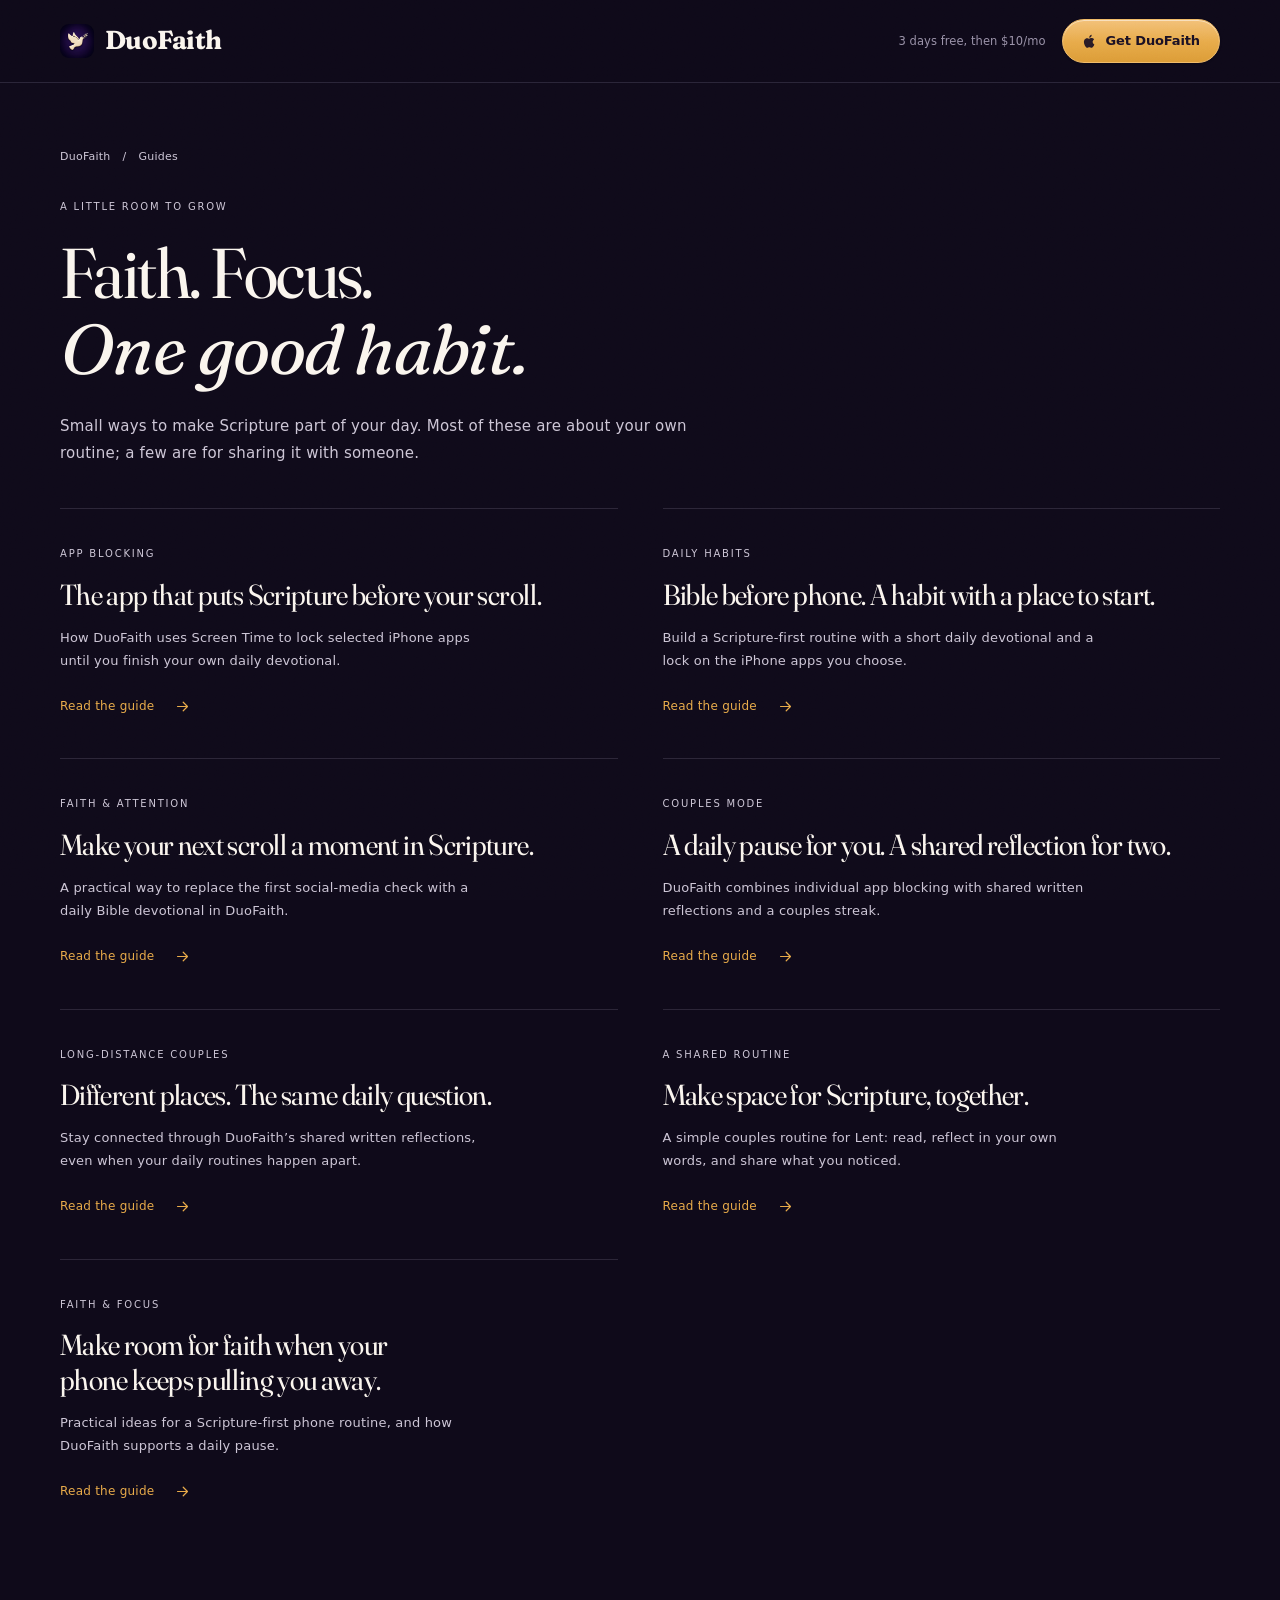
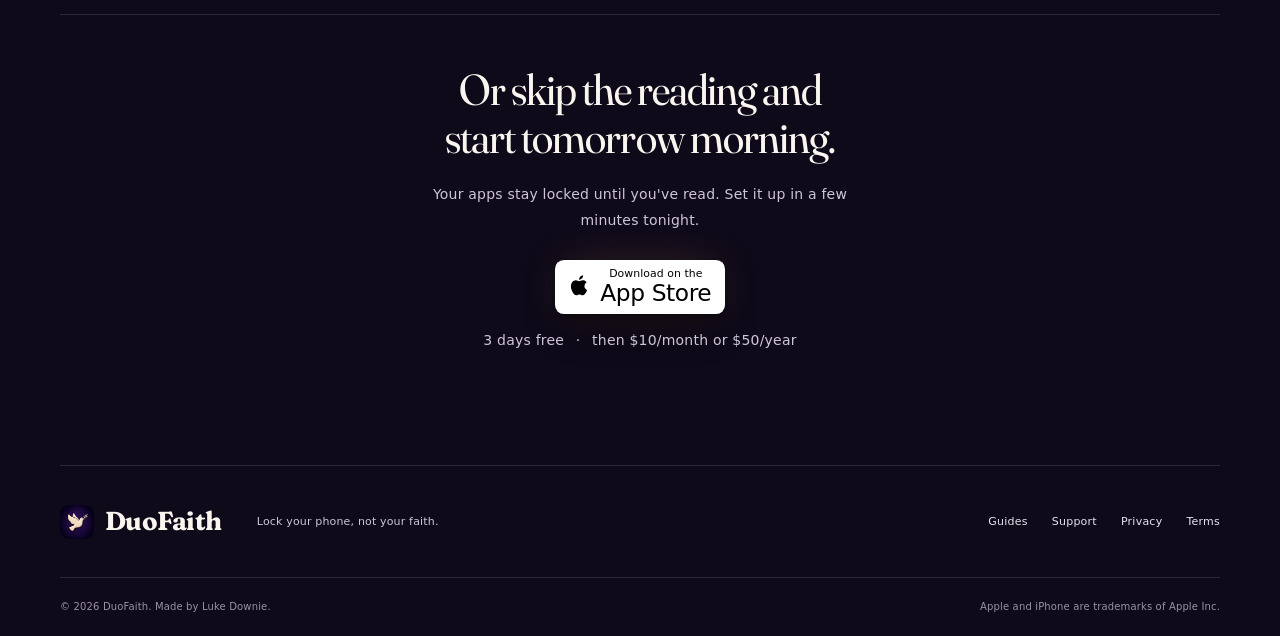
==== commit 0972d30e: "Gild the headline, light the opener, swap in Fraunces Three changes to the homepage's opener, plus t" ====
--- a/guides/index.html
+++ b/guides/index.html
@@ -4,7 +4,7 @@
 <title>Faith &amp; Focus Guides | DuoFaith</title><meta name="description" content="Practical guides to Scripture-first phone routines — building the habit on your own, and sharing it with a partner if you want to.">
 <meta name="theme-color" content="#0f0a1a"><meta name="apple-itunes-app" content="app-id=6792354251">
 <link rel="canonical" href="https://duofaith.com/guides/index.html"><link rel="icon" href="/img/dove.svg" type="image/svg+xml"><link rel="icon" href="/icon-128.png" sizes="any"><link rel="apple-touch-icon" href="/img/apple-touch-icon.png">
-<link rel="stylesheet" href="/home.css"><script src="/home.js" defer></script>
+<link rel="preload" href="/fonts/fraunces-latin-full-normal.woff2" as="font" type="font/woff2" crossorigin><link rel="stylesheet" href="/home.css"><script src="/home.js" defer></script>
 <meta property="og:type" content="article"><meta property="og:site_name" content="DuoFaith"><meta property="og:url" content="https://duofaith.com/guides/index.html">
 <meta property="og:title" content="Faith &amp; Focus Guides | DuoFaith"><meta property="og:description" content="Practical guides to Scripture-first phone routines — building the habit on your own, and sharing it with a partner if you want to."><meta property="og:image" content="https://duofaith.com/og-card.jpg">
 <meta name="twitter:card" content="summary_large_image"><meta name="twitter:title" content="Faith &amp; Focus Guides | DuoFaith"><meta name="twitter:description" content="Practical guides to Scripture-first phone routines — building the habit on your own, and sharing it with a partner if you want to."><meta name="twitter:image" content="https://duofaith.com/og-card.jpg">
--- a/home.css
+++ b/home.css
@@ -1,3 +1,27 @@
+/* Fraunces, self-hosted, SIL OFL (see fonts/LICENSE-Fraunces.txt).
+   Replaces ui-serif. `ui-serif` resolves to New York on Apple platforms, which is
+   Apple's *UI* serif — a face engineered to be neutral and invisible at interface
+   sizes. Setting it at clamp(78px,9.1vw,127px) meant displaying, at 127px, a
+   typeface designed to have no opinion, and that was most of why this page read
+   as a competent template. Fraunces has one: four axes, including WONK, which
+   swaps in leaning, hand-cut letterforms, and opsz, so a 127px headline and a
+   19px answer get genuinely different cuts rather than one cut scaled.
+   Roman carries all four axes (121KB). Italic is the wght+WONK subset (46KB) —
+   it appears only as emphasis and in the demo answers, where opsz buys little and
+   the extra 100KB is not worth it. Unknown axes are ignored, so the settings
+   below are safe on both files.
+   font-display:swap, and the swap is invisible: .hero-content holds at opacity 0
+   for the first 500ms, which is longer than this font takes to arrive. */
+@font-face{
+  font-family:'Fraunces';
+  src:url('/fonts/fraunces-latin-full-normal.woff2') format('woff2');
+  font-weight:100 900;font-style:normal;font-display:swap;
+}
+@font-face{
+  font-family:'Fraunces';
+  src:url('/fonts/fraunces-latin-wonk-italic.woff2') format('woff2');
+  font-weight:100 900;font-style:italic;font-display:swap;
+}
 :root {
   color-scheme:dark;
   /* Elevation ladder. Each step is ~35% lighter than the last, so a card reads as
@@ -24,11 +48,10 @@
   /* A light source above the page: lit top edge, then real shadow beneath. */
   --lift-1:inset 0 1px 0 rgba(255,238,210,.07),0 2px 6px rgba(0,0,0,.45),0 18px 38px -14px rgba(0,0,0,.7);
   --lift-2:inset 0 1px 0 rgba(255,238,210,.1),0 3px 8px rgba(0,0,0,.5),0 30px 58px -14px rgba(0,0,0,.8);
-  /* ui-serif resolves to New York on Apple platforms, which is the exact face the
-     app uses for its display type. Costs nothing to load; Georgia is the fallback
-     for Windows and Android. The sans already resolves to SF Pro on Apple, matching
-     the app's body face, with a proper chain behind it for everywhere else. */
-  --serif:ui-serif,'New York',Georgia,'Times New Roman',serif;
+  /* Fraunces first, with the old chain behind it as the fallback if the webfont
+     never arrives. The sans still resolves to SF Pro on Apple, matching the app's
+     body face, with a proper chain behind it for everywhere else. */
+  --serif:'Fraunces',ui-serif,'New York',Georgia,'Times New Roman',serif;
   --sans:-apple-system,BlinkMacSystemFont,system-ui,'Segoe UI',Roboto,'Helvetica Neue',Arial,sans-serif;
 }
 *{box-sizing:border-box}
@@ -45,16 +68,41 @@
   background-size:160px 160px}
 html{scroll-behavior:smooth;scroll-padding-top:110px}
 body{margin:0;background:var(--bg);color:var(--text);font-family:var(--sans);-webkit-font-smoothing:antialiased;line-height:1.6}
-h1,h2,h3,p,figure{margin:0}/* Bold, like the app's display type. Georgia needed heavy negative tracking to
-   close up at display sizes; New York is already tightly fitted and goes muddy
-   under it, so the tracking drops from -.055em to -.022em. */
+h1,h2,h3,p,figure{margin:0}/* Tracking history, since it keeps being the thing that needs retuning per face:
+   Georgia needed -.055em to close up at display sizes; New York is tightly
+   fitted already and went muddy under it, so it dropped to -.022em. Fraunces at
+   opsz 144 is fitted tighter still — the optical-size axis is doing the closing
+   up that negative tracking used to do by hand — so it holds at -.022em rather
+   than needing more. Check this if the face ever changes again. */
 h1,h2{font-family:var(--serif);font-weight:400;letter-spacing:-.022em;line-height:1.08;color:var(--cream)}h2{font-size:clamp(38px,4.5vw,64px)}
+/* The two cuts. Display takes the largest optical size, softened corners and
+   WONK on — the leaning, hand-carved letterforms that are the reason this face
+   is here rather than any other.
+   `wght` is deliberately NOT listed: naming an axis in font-variation-settings
+   takes it away from font-weight, and .logo (700) and .couples-explanation h3
+   (600) still need font-weight to work. Only the other three axes are ever set. */
+h1,h2{font-variation-settings:'opsz' 144,'SOFT' 24,'WONK' 1}
+/* Serif under ~36px takes a low optical size instead: x-height rises, spacing
+   opens, letterforms widen. That is the whole point of an opsz axis, and it is
+   the one thing a single scaled cut cannot do. WONK goes off down here — at text
+   size the leaning forms stop reading as character and start reading as a wobble.
+   This list is every serif element on the page that is not an h1/h2. If you add
+   another, add it here too, or it will inherit the 144 display cut at 19px. */
+.logo,.reflection-question,.avatar,.reflection-answer>p,#revealed-answer,
+.streak-num,.couples-explanation h3,.mobile-download strong{
+  font-variation-settings:'opsz' 26,'SOFT' 44,'WONK' 0}
 /* Most display type here carries an authored <br>, so balance only does anything
    at the widths where those breaks are suppressed — which is exactly where a
    headline would otherwise orphan a word. `pretty` earns its place everywhere:
    it is the running copy, not the headings, that strands last words. */
 h1,h2,h3,summary{text-wrap:balance}
-p,li,figcaption,.section-description{text-wrap:pretty}em{font-weight:inherit;color:var(--gold-light)}a{color:inherit}img{display:block;max-width:100%;height:auto}button{font:inherit;color:inherit}button,a,summary{touch-action:manipulation;-webkit-tap-highlight-color:transparent}button{cursor:pointer}button:disabled{cursor:default}svg{display:block}.icon{width:20px;height:20px;fill:none;stroke:currentColor;stroke-width:1.7;stroke-linecap:round;stroke-linejoin:round;flex-shrink:0}.icon-library{position:absolute;width:0;height:0;overflow:hidden}.container{width:min(1160px,calc(100% - 96px));margin-inline:auto}/* Uneven vertical rhythm. Identical padding on every band is a metronome; these
+p,li,figcaption,.section-description{text-wrap:pretty}
+/* The other half of the tracking law: display tightens, running copy opens up.
+   +.015em at body size is what stops a dark page's text looking clotted.
+   The labels keep their .18em rather than taking the law's +.04em — that figure
+   was measured on 14px sentence-case, and 10px uppercase needs more air, not
+   less. Same principle, different size and case, so a different number. */
+body,p,li,figcaption{letter-spacing:.015em}em{font-weight:inherit;color:inherit}a{color:inherit}img{display:block;max-width:100%;height:auto}button{font:inherit;color:inherit}button,a,summary{touch-action:manipulation;-webkit-tap-highlight-color:transparent}button{cursor:pointer}button:disabled{cursor:default}svg{display:block}.icon{width:20px;height:20px;fill:none;stroke:currentColor;stroke-width:1.7;stroke-linecap:round;stroke-linejoin:round;flex-shrink:0}.icon-library{position:absolute;width:0;height:0;overflow:hidden}.container{width:min(1160px,calc(100% - 96px));margin-inline:auto}/* Uneven vertical rhythm. Identical padding on every band is a metronome; these
    breathe differently so the page has a pace instead of a tick. */
 .section-space{padding-block:120px}
 .couples-section{padding-block:104px 128px}
@@ -90,7 +138,10 @@
 /* Side button */
 .device:after{right:calc(var(--w)*-.008);top:calc(var(--w)*.609);width:calc(var(--w)*.010);height:calc(var(--w)*.312);border-radius:0 calc(var(--w)*.005) calc(var(--w)*.005) 0}
 /* Navigation */
-.site-header{position:sticky;top:0;z-index:100;background:rgba(15,10,26,.93);backdrop-filter:blur(20px);border-bottom:1px solid var(--line)}.header-inner{min-height:82px;display:flex;justify-content:space-between;align-items:center;gap:25px}.logo{display:inline-flex;align-items:center;gap:11px;font-family:var(--serif);font-size:26px;font-weight:700;letter-spacing:-.02em;color:var(--cream);text-decoration:none;white-space:nowrap}.logo img{width:34px;height:34px;border-radius:9px}/* The one CTA that follows you down the page, so it carries the offer rather than
+/* Both spellings. Safari only dropped the prefix in 18; every iOS before that —
+   which is a real share of an iPhone app's audience — needs -webkit- or the bar
+   loses its blur and the page scrolls visibly through it. */
+.site-header{position:sticky;top:0;z-index:100;background:rgba(15,10,26,.93);-webkit-backdrop-filter:blur(20px);backdrop-filter:blur(20px);border-bottom:1px solid var(--line)}.header-inner{min-height:82px;display:flex;justify-content:space-between;align-items:center;gap:25px}.logo{display:inline-flex;align-items:center;gap:11px;font-family:var(--serif);font-size:26px;font-weight:700;letter-spacing:-.02em;color:var(--cream);text-decoration:none;white-space:nowrap}.logo img{width:34px;height:34px;border-radius:9px}/* The one CTA that follows you down the page, so it carries the offer rather than
    a label — but the offer sits beside the pill, not inside it. Stacked title over
    price is a card; at nav height it collapsed to 12.5px over 9.5px and read as a
    dense block rather than a button. One line in the pill, the terms next to it at
@@ -125,6 +176,54 @@
    scroll container, which means any future scroll()/view() timeline inside the
    hero would attach to it, find nothing scrolls, and silently animate nothing. */
 .hero{position:relative;isolation:isolate;overflow:clip;padding:40px 0 84px;background:var(--surface-0);border-bottom:1px solid var(--line)}
+/* THE SHAFT. Everything in .hero-light is a soft broad ellipse fading out at
+   70-76% — four of them, and not one hard edge among them. That is fog with no
+   beam in it, and fog with no beam in it reads as a wash rather than as air,
+   which is the whole reason this band looks bare.
+   Three parts, all load-bearing:
+     · a steep linear gradient with its stops close together, so the beam has an
+       actual edge instead of being another gradient;
+     · filter:blur, which turns that edge from a printed stripe into something
+       volumetric;
+     · a radial mask, so the beam exists only near its source and dies out before
+       it reaches a border — unmasked it reads as a decal laid on the page.
+   Off-axis at 101deg deliberately. The centred symmetrical version behind a hero
+   headline is the most-copied dark-page move of the last two years; the one that
+   still works is the one you notice second, not first.
+   z-index:-1, not 1. Negative z-index descendants paint above this element's own
+   background but below its in-flow content, so the beam lands on the light layer
+   without ever covering the headline or the phone. At z-index:1 it would sit on
+   top of .reading-layout, which is unpositioned and therefore paints lower. */
+.hero:before{content:'';position:absolute;inset:-18% -10% auto -10%;height:118%;
+  z-index:-1;pointer-events:none;mix-blend-mode:screen;opacity:.55;
+  background:linear-gradient(101deg,
+    transparent 36%,rgba(232,171,74,.10) 43%,rgba(245,208,137,.17) 47%,
+    rgba(232,171,74,.07) 52%,transparent 58%);
+  background:linear-gradient(101deg in oklab,
+    transparent 36%,rgba(232,171,74,.10) 43%,rgba(245,208,137,.17) 47%,
+    rgba(232,171,74,.07) 52%,transparent 58%);
+  filter:blur(15px);
+  -webkit-mask-image:radial-gradient(ellipse 66% 52% at 44% 10%,#000 8%,transparent 70%);
+          mask-image:radial-gradient(ellipse 66% 52% at 44% 10%,#000 8%,transparent 70%)}
+/* A second, coarser grain over the opener only, above the plume. The global
+   layer on body:after is a 160px tile, and across this much open gradient the
+   repeat is findable if you look for it; a second field at a very different
+   frequency beats against the first and the tiling stops being perceptible. */
+.hero:after{content:'';position:absolute;inset:0;z-index:-1;pointer-events:none;
+  opacity:.03;mix-blend-mode:overlay;
+  background-image:url("data:image/svg+xml,%3Csvg xmlns='http://www.w3.org/2000/svg' width='320' height='320'%3E%3Cfilter id='m'%3E%3CfeTurbulence type='fractalNoise' baseFrequency='.32' numOctaves='2' stitchTiles='stitch'/%3E%3C/filter%3E%3Crect width='320' height='320' filter='url(%23m)'/%3E%3C/svg%3E");
+  background-size:320px 320px}
+/* The beam is sized for a wide band. At phone width 66% of the viewport is about
+   250px, so a 15px blur is proportionally much softer and the mask sits over
+   most of the column — it stops being a beam and goes back to being a wash.
+   Narrower, tighter, further off-centre, and the plume eases off too: there is
+   far less bare gradient to fill here and the texture crowds a single column. */
+@media(max-width:700px){
+  .hero:before{opacity:.5;filter:blur(10px);inset:-12% -14% auto -14%;
+    -webkit-mask-image:radial-gradient(ellipse 92% 34% at 34% 8%,#000 6%,transparent 66%);
+            mask-image:radial-gradient(ellipse 92% 34% at 34% 8%,#000 6%,transparent 66%)}
+  .hero .smoke-veil{opacity:.15}
+}
 /* Midnight and candlelight, which is the app's own phrase for this. Four layers,
    painted top-down (first listed sits on top):
      1. counter-light — the cool purple the app puts in a top corner (#B8A9D4).
@@ -149,25 +248,39 @@
    let the cascade choose. The extra midpoints are for the same reason: each one
    is free, and each one is a band that never forms. */
 .hero-light{position:absolute;inset:0;z-index:-2;
+/* Layer 0, added on top of the four below: a vignette. Without it every one of
+   these sources fades to `transparent` and the band therefore ends at its own
+   flat --surface-0 on all four sides, evenly — which is what makes a lit scene
+   read as a rectangle of gradient. Darkening the corners is what tells the eye
+   the light has a centre and falls off from it. Centred a third of the way down,
+   where the headline sits, not at 50%. */
   background:
+    radial-gradient(ellipse 78% 64% at 50% 34%,transparent 40%,rgba(8,6,15,.58) 100%),
     radial-gradient(circle 420px at 100% 0%,rgba(184,169,212,.07),transparent 72%),
     radial-gradient(ellipse 66% 44% at 50% -2%,rgba(201,148,74,.13) 0%,rgba(201,148,74,.045) 44%,transparent 76%),
     radial-gradient(ellipse 104% 44% at 50% 104%,rgba(224,180,80,.10),transparent 70%),
     radial-gradient(ellipse 80% 52% at 50% 28%,#3a2a4e 0%,#2f2340 32%,#241b32 54%,#160f21 78%,transparent 100%);
   background:
+    radial-gradient(ellipse 78% 64% at 50% 34% in oklab,transparent 40%,rgba(8,6,15,.58) 100%),
     radial-gradient(circle 420px at 100% 0% in oklab,rgba(184,169,212,.07),transparent 72%),
     radial-gradient(ellipse 66% 44% at 50% -2% in oklab,rgba(201,148,74,.13) 0%,rgba(201,148,74,.045) 44%,transparent 76%),
     radial-gradient(ellipse 104% 44% at 50% 104% in oklab,rgba(224,180,80,.10),transparent 70%),
     radial-gradient(ellipse 80% 52% at 50% 28% in oklab,#3a2a4e 0%,#2f2340 32%,#241b32 54%,#160f21 78%,transparent 100%)}.hero-content{text-align:center;position:relative;z-index:3}.hero-content .eyebrow{display:flex;align-items:center;justify-content:center;gap:10px;color:var(--muted);font-size:9px}
 /* Uneven columns, and the phone pushed left out of its track so it breaks the
    page's own gutter instead of sitting politely inside it. */
-.reading-layout{display:grid;grid-template-columns:.88fr 1.12fr;gap:78px;align-items:center;margin-top:30px}.gold-dash{width:22px;height:1px;flex-shrink:0;background:linear-gradient(90deg,transparent,var(--gold-deep),var(--gold-light))}
+.reading-layout{display:grid;grid-template-columns:.88fr 1.12fr;gap:78px;align-items:center;margin-top:30px}/* Neutral now. These flank a label, and a label is not something you can act on. */
+.gold-dash{width:22px;height:1px;flex-shrink:0;background:linear-gradient(90deg,transparent,var(--line-strong),var(--muted))}
 .eyebrow .gold-dash:last-child{transform:scaleX(-1)}/* Sized for a sentence, not a two-word slogan. The old clamp topped out at 127px,
    which was set for "Faith over Distraction." and would run four lines here. */
 /* -.022em, which is what the note above h1,h2 says this face wants. The hero was
    overriding back to -.05em — within a hair of the -.055em that note describes as
    muddy, and the one value a display line must not carry. */
-.hero h1{font-size:clamp(78px,9.1vw,127px);line-height:.96;letter-spacing:-.022em;margin:25px 0}.hero h1 em{font-style:normal}.hero-description{font-size:15px;color:var(--text);line-height:1.8;margin-bottom:24px;max-width:540px;margin-inline:auto}.download-button{display:inline-flex;align-items:center;justify-content:center;gap:13px;background:linear-gradient(110deg,#f0b445,#d38a1e);color:#1a1024;text-decoration:none;padding:15px 21px;border:1px solid #efb75c;border-radius:8px;box-shadow:0 3px 30px #cf8c2820;min-height:56px;font-size:13px;font-weight:650;transition:transform .2s,box-shadow .2s}.download-button:hover{transform:translateY(-2px);box-shadow:0 5px 35px #cf8c2845}.download-button .apple{width:22px;height:24px;fill:currentColor;stroke:none}.download-button>.icon:last-child{width:16px;height:16px;margin-left:15px}/* App Store badge. Apple's white variant, which is the one specified for dark
+/* line-height comes off the h1,h2 default at 1.08. The .96 override sat below
+   every stance the calm references actually take — Dwell, Waking Up and Endel all
+   pin 1.2, Glorify goes to 0.92 but only with a fine optical cut and three short
+   stacked lines. At two long lines in a text-grade cut, .96 was crowding the
+   descenders of line one into the caps of line two. */
+.hero h1{font-size:clamp(78px,9.1vw,127px);letter-spacing:-.022em;margin:25px 0}.hero-description{font-size:15px;color:var(--text);line-height:1.8;margin-bottom:24px;max-width:540px;margin-inline:auto}.download-button{display:inline-flex;align-items:center;justify-content:center;gap:13px;background:linear-gradient(110deg,#f0b445,#d38a1e);color:#1a1024;text-decoration:none;padding:15px 21px;border:1px solid #efb75c;border-radius:8px;box-shadow:0 3px 30px #cf8c2820;min-height:56px;font-size:13px;font-weight:650;transition:transform .2s,box-shadow .2s}.download-button:hover{transform:translateY(-2px);box-shadow:0 5px 35px #cf8c2845}.download-button .apple{width:22px;height:24px;fill:currentColor;stroke:none}.download-button>.icon:last-child{width:16px;height:16px;margin-left:15px}/* App Store badge. Apple's white variant, which is the one specified for dark
    backgrounds. Proportions are ratios of --h, matching the official 120x40 artwork. */
 .store-badge{--h:54px;--badge-bg:#fff;--badge-fg:#000;display:inline-flex;align-items:center;gap:calc(var(--h)*.175);height:var(--h);padding:0 calc(var(--h)*.26) 0 calc(var(--h)*.24);background:var(--badge-bg);color:var(--badge-fg);border-radius:calc(var(--h)*.165);text-decoration:none;font-family:var(--sans);transition:transform .2s,box-shadow .2s}
 .store-badge{box-shadow:0 2px 6px rgba(0,0,0,.45),0 18px 40px -14px rgba(0,0,0,.75),0 0 44px -10px rgba(232,171,74,.26)}
@@ -268,7 +381,7 @@
 .couples-heading>.eyebrow{display:inline-flex;align-items:center;gap:9px;margin-bottom:26px;
   padding:8px 15px 8px 12px;font-size:10.5px;letter-spacing:.14em;color:var(--gold-light);
   background:rgba(232,171,74,.09);border:1px solid rgba(232,171,74,.34);border-radius:999px}
-.couples-heading>.eyebrow .icon{width:14px;height:14px;stroke-width:1.9}.couples-heading h2{font-size:clamp(44px,4.9vw,70px);line-height:1.08}.couples-heading h2 em{font-style:normal}.couples-heading>p:last-child{color:var(--muted);font-size:15px;margin-top:23px;line-height:1.85}/* Its children are placed by the section grid, so this wrapper steps out of the
+.couples-heading>.eyebrow .icon{width:14px;height:14px;stroke-width:1.9}.couples-heading h2{font-size:clamp(44px,4.9vw,70px);line-height:1.08}.couples-heading>p:last-child{color:var(--muted);font-size:15px;margin-top:23px;line-height:1.85}/* Its children are placed by the section grid, so this wrapper steps out of the
    box model entirely rather than forming a nested grid of its own. */
 .couples-layout{display:contents}
 /* The demo pins for roughly a screen of travel while the seal breaks. Scroll still
@@ -388,9 +501,15 @@
    the same noise. Same effect, but the two bands don't read as one texture
    photocopied twice down the page. */
 .faq-section .smoke-veil>span{background-position:74% 22%}
+/* The opener gets the plume too. It is the emptiest band on the page and it was
+   the one with nothing in the air — the veil existed and was spent on the two
+   sections that needed it least. A third crop so it doesn't read as the same
+   texture three times, and a little more of it, because there is more bare
+   gradient here for it to do something to. */
+.hero .smoke-veil{opacity:.19}
+.hero .smoke-veil>span{background-position:14% 14%}
 .faq-heading .eyebrow{margin-bottom:24px}
-.faq-heading h2{font-size:clamp(42px,4.6vw,62px);line-height:1.08}.faq-heading h2 em{font-style:normal}
-.faq-list{max-width:860px;margin-inline:auto}
+.faq-heading h2{font-size:clamp(42px,4.6vw,62px);line-height:1.08}.faq-list{max-width:860px;margin-inline:auto}
 .faq-list details{border-top:1px solid var(--line-faint)}
 .faq-list details:last-child{border-bottom:1px solid var(--line-faint)}
 .faq-list summary{display:flex;align-items:center;justify-content:space-between;gap:34px;list-style:none;cursor:pointer;padding-block:31px;min-height:100px;font-size:17px;font-weight:500;line-height:1.45;letter-spacing:-.005em;color:var(--cream);transition:color .2s ease}
@@ -406,7 +525,7 @@
 .faq-foot a{color:var(--gold-light);text-decoration:underline;text-underline-offset:4px}
 /* Candle at night. The same circle as the hero, burned down: smaller, lower on the
    page, warmer and dimmer. The page opens in morning light and closes by candlelight. */
-.download-section{text-align:center;padding-block:55px 110px;border-top:1px solid var(--line);background:radial-gradient(circle 420px at 50% 62%,rgba(232,171,74,.10),rgba(232,171,74,.03) 45%,transparent 72%),radial-gradient(ellipse at 50% 55%,#3a2360aa,transparent 70%),var(--surface-0)}.download-section h2{font-size:clamp(50px,6.1vw,84px);line-height:1.04;margin-top:25px}.download-section h2 em{font-style:normal}.download-section p:not(.eyebrow):not(.download-note){font-size:14px;color:var(--muted);line-height:1.85;margin-block:25px}.site-footer{border-top:1px solid var(--line)}.footer-top{display:flex;align-items:center;gap:35px;padding-block:35px}.footer-top>p{font-size:11px;color:var(--muted)}.footer-top nav{display:flex;gap:24px;margin-left:auto}.footer-top nav a{font-size:11px;text-decoration:none;padding-block:12px}.footer-top nav a:hover{color:var(--gold-light)}.footer-bottom{border-top:1px solid var(--line);display:flex;justify-content:space-between;gap:25px;padding-block:21px;color:var(--faint);font-size:10px}.mobile-download{display:none}
+.download-section{text-align:center;padding-block:55px 110px;border-top:1px solid var(--line);background:radial-gradient(circle 420px at 50% 62%,rgba(232,171,74,.10),rgba(232,171,74,.03) 45%,transparent 72%),radial-gradient(ellipse at 50% 55%,#3a2360aa,transparent 70%),var(--surface-0)}.download-section h2{font-size:clamp(50px,6.1vw,84px);line-height:1.04;margin-top:25px}.download-section p:not(.eyebrow):not(.download-note){font-size:14px;color:var(--muted);line-height:1.85;margin-block:25px}.site-footer{border-top:1px solid var(--line)}.footer-top{display:flex;align-items:center;gap:35px;padding-block:35px}.footer-top>p{font-size:11px;color:var(--muted)}.footer-top nav{display:flex;gap:24px;margin-left:auto}.footer-top nav a{font-size:11px;text-decoration:none;padding-block:12px}.footer-top nav a:hover{color:var(--gold-light)}.footer-bottom{border-top:1px solid var(--line);display:flex;justify-content:space-between;gap:25px;padding-block:21px;color:var(--faint);font-size:10px}.mobile-download{display:none}
 /* Current-product guides share the same design system. */
 .article-main{padding-block:65px 85px}.breadcrumbs{font-size:11px;color:var(--muted);margin-bottom:33px;display:flex;gap:12px;flex-wrap:wrap}.breadcrumbs a{text-decoration:none}.article-heading{max-width:830px}.article-heading h1{font-size:clamp(39px,5.5vw,72px);margin:20px 0 25px}.article-heading>.section-description{max-width:650px;margin-bottom:20px}.article-layout{display:grid;grid-template-columns:minmax(0,1fr) 290px;gap:90px;margin-top:45px}.article-body{font-size:16px;line-height:1.9;color:var(--text)}.article-body h2{color:var(--cream);font-size:34px;line-height:1.24;margin:44px 0 16px;letter-spacing:-.02em}.article-body p{margin-block:16px}.article-body a:not(.store-badge){color:var(--gold-light);text-underline-offset:4px}.article-body ul,.article-body ol{padding-left:23px}.article-body li{margin-block:10px}.article-body strong{color:var(--cream);font-weight:550}.article-note{padding:22px 25px;border-left:2px solid var(--gold);background:#25163b70;font-size:15px}.article-side{position:sticky;top:115px;align-self:start;border:1px solid var(--line-strong);border-radius:14px;padding:24px;background:var(--surface-3);box-shadow:var(--lift-1)}.article-side .device{--w:165px;margin:0 auto 23px}.article-side h2{font-size:29px}.article-side>p{font-size:12px;color:var(--muted);margin-block:15px}.article-side .download-button{font-size:11px;width:100%;padding:13px}.article-side .download-button>.icon:last-child{display:none}.article-meta{font-size:10px;color:var(--faint);margin-top:20px}.article-closing{margin-top:40px;border-top:1px solid var(--line);padding-top:30px}.article-closing>p{font-size:13px}.guide-grid{display:grid;grid-template-columns:repeat(2,minmax(0,1fr));gap:0 45px;margin-top:40px}.guide-entry{padding:30px 0;border-top:1px solid var(--line);text-decoration:none;display:block}.guide-entry h2{font-size:29px;line-height:1.2;margin:13px 0}.guide-entry p{font-size:13px;color:var(--muted);max-width:440px;line-height:1.8}.guide-entry .quiet-link{margin-top:12px}.guide-entry:hover h2{color:var(--gold-light)}
 @media(max-width:1050px){.container{width:calc(100% - 64px)}.reading-layout{gap:50px}.couples-section{gap:0 44px;grid-template-columns:1fr 1fr}.demo-track{margin-right:-26px}.faq-section{gap:45px}.article-layout{gap:45px}.footer-top{gap:25px}.footer-top nav{gap:18px}}
@@ -422,16 +541,38 @@
 .reading-layout{grid-template-columns:1fr;gap:37px;margin-top:34px}.reading-copy{order:0}.reading-preview{order:1;margin-left:0;margin-top:0}.couples-section{padding-block:58px 72px}
 /* No pinning on a phone. A sticky card inside a single column just covers the
    text below it, and the extra track height is pure dead scrolling. */
-.demo-track{min-height:0}.demo-track .reflection-demo{position:static;top:auto}.couples-explanation{position:static;top:auto;padding-top:0}.faq-section{padding-block:66px 56px}.reading-copy h2{font-size:40px}.reading-copy .section-description{font-size:13px}.reading-copy .eyebrow{margin-bottom:22px}.reading-tabs{grid-template-columns:1fr 1fr;gap:0 17px}.reading-tabs button{font-size:11px;gap:9px;min-height:54px}.reading-tabs button>span:first-child{font-size:8px}.reading-tabs button>span:last-child{font-size:14px}.reading-copy .quiet-link{font-size:11px}.product-screen{--w:234px}.preview-caption{font-size:10px}.couples-heading{margin-bottom:35px;text-align:left}.couples-heading>.eyebrow{justify-content:flex-start;margin-bottom:23px}.couples-heading h2{font-size:45px;line-height:1.05}.couples-heading>p:last-child{font-size:13px}.couples-heading>p:last-child br{display:none}.couples-section{grid-template-columns:1fr;gap:0}.couples-heading{grid-column:1;grid-row:1}.demo-track{grid-column:1;grid-row:2;margin-right:0}.couples-explanation{grid-column:1;grid-row:3;margin-top:38px}.reflection-demo{padding:23px}.demo-heading{flex-wrap:nowrap}.reflection-question{font-size:26px}.reflection-answer{padding:17px}.reflection-answer>p{font-size:19px}.answer-label>span:last-child{font-size:6px}.demo-note{font-size:8px}.couples-explanation h3{font-size:35px}.couples-explanation strong{font-size:14px}.couples-explanation li p{font-size:13px}.guides-cta{margin-top:50px;padding-top:38px}.guides-cta h2{font-size:32px}.guides-cta>p{font-size:13px}.faq-heading{text-align:left;margin-bottom:34px}.faq-heading h2{font-size:40px}.faq-list summary{font-size:15px;padding-block:22px;min-height:74px;gap:18px}.faq-mark{width:20px;height:20px}.faq-mark .icon{width:17px;height:17px}.faq-body>p{font-size:14px;padding-right:26px;padding-bottom:26px}.faq-foot{text-align:left;font-size:13px;margin-top:32px}.download-section{padding:30px 0 65px}.download-section h2{font-size:min(12.4vw,56px)}.download-section p:not(.eyebrow):not(.download-note){font-size:13px}.footer-top{padding-block:26px;gap:17px}.footer-top>p{font-size:9px}.footer-top nav{justify-content:space-between;gap:20px}.footer-top nav a{font-size:11px;min-height:44px;display:inline-flex;align-items:center}.footer-bottom{flex-direction:column;gap:7px;font-size:8px;padding-bottom:96px}.mobile-download:not([hidden]){position:fixed;bottom:0;left:0;right:0;z-index:90;display:flex;align-items:center;justify-content:space-between;gap:15px;padding:12px 20px calc(12px + env(safe-area-inset-bottom));background:rgba(21,14,37,.97);backdrop-filter:blur(18px);border-top:1px solid #9c80c640}.mobile-download>span{display:flex;flex-direction:column;gap:2px}.mobile-download strong{font-family:var(--serif);font-size:15px;font-weight:700;color:var(--cream)}.mobile-download small{font-size:8px;color:var(--muted)}.article-main{padding-top:35px}.article-heading h1{font-size:42px}.article-layout{margin-top:30px}.article-body{font-size:15px}.article-body h2{font-size:31px}.article-note{padding:17px 20px;font-size:14px}.guide-grid{grid-template-columns:1fr;gap:0}.guide-entry h2{font-size:29px}}
+.demo-track{min-height:0}.demo-track .reflection-demo{position:static;top:auto}.couples-explanation{position:static;top:auto;padding-top:0}.faq-section{padding-block:66px 56px}.reading-copy h2{font-size:40px}.reading-copy .section-description{font-size:13px}.reading-copy .eyebrow{margin-bottom:22px}.reading-tabs{grid-template-columns:1fr 1fr;gap:0 17px}.reading-tabs button{font-size:11px;gap:9px;min-height:54px}.reading-tabs button>span:first-child{font-size:8px}.reading-tabs button>span:last-child{font-size:14px}.reading-copy .quiet-link{font-size:11px}.product-screen{--w:234px}.preview-caption{font-size:10px}.couples-heading{margin-bottom:35px;text-align:left}.couples-heading>.eyebrow{justify-content:flex-start;margin-bottom:23px}.couples-heading h2{font-size:45px;line-height:1.05}.couples-heading>p:last-child{font-size:13px}.couples-heading>p:last-child br{display:none}.couples-section{grid-template-columns:1fr;gap:0}.couples-heading{grid-column:1;grid-row:1}.demo-track{grid-column:1;grid-row:2;margin-right:0}.couples-explanation{grid-column:1;grid-row:3;margin-top:38px}.reflection-demo{padding:23px}.demo-heading{flex-wrap:nowrap}.reflection-question{font-size:26px}.reflection-answer{padding:17px}.reflection-answer>p{font-size:19px}.answer-label>span:last-child{font-size:6px}.demo-note{font-size:8px}.couples-explanation h3{font-size:35px}.couples-explanation strong{font-size:14px}.couples-explanation li p{font-size:13px}.guides-cta{margin-top:50px;padding-top:38px}.guides-cta h2{font-size:32px}.guides-cta>p{font-size:13px}.faq-heading{text-align:left;margin-bottom:34px}.faq-heading h2{font-size:40px}.faq-list summary{font-size:15px;padding-block:22px;min-height:74px;gap:18px}.faq-mark{width:20px;height:20px}.faq-mark .icon{width:17px;height:17px}.faq-body>p{font-size:14px;padding-right:26px;padding-bottom:26px}.faq-foot{text-align:left;font-size:13px;margin-top:32px}.download-section{padding:30px 0 65px}.download-section h2{font-size:min(12.4vw,56px)}.download-section p:not(.eyebrow):not(.download-note){font-size:13px}.footer-top{padding-block:26px;gap:17px}.footer-top>p{font-size:9px}.footer-top nav{justify-content:space-between;gap:20px}.footer-top nav a{font-size:11px;min-height:44px;display:inline-flex;align-items:center}.footer-bottom{flex-direction:column;gap:7px;font-size:8px;padding-bottom:96px}.mobile-download:not([hidden]){position:fixed;bottom:0;left:0;right:0;z-index:90;display:flex;align-items:center;justify-content:space-between;gap:15px;padding:12px 20px calc(12px + env(safe-area-inset-bottom));background:rgba(21,14,37,.97);-webkit-backdrop-filter:blur(18px);backdrop-filter:blur(18px);border-top:1px solid #9c80c640}.mobile-download>span{display:flex;flex-direction:column;gap:2px}.mobile-download strong{font-family:var(--serif);font-size:15px;font-weight:700;color:var(--cream)}.mobile-download small{font-size:8px;color:var(--muted)}.article-main{padding-top:35px}.article-heading h1{font-size:42px}.article-layout{margin-top:30px}.article-body{font-size:15px}.article-body h2{font-size:31px}.article-note{padding:17px 20px;font-size:14px}.guide-grid{grid-template-columns:1fr;gap:0}.guide-entry h2{font-size:29px}}
 @media(max-width:360px){.container{width:calc(100% - 32px)}.logo{font-size:20px;gap:7px}.logo img{width:26px;height:26px}.header-inner{gap:8px}.nav-download{font-size:11px;padding:0 13px;gap:7px}.store-badge{--h:45px}.reading-copy h2{font-size:35px}.couples-heading h2{font-size:41px}.reflection-demo{padding:18px}.reflection-question{font-size:24px}.answer-label{gap:6px;font-size:7px}.faq-heading h2{font-size:36px}.footer-top>p{width:100%;margin:0}}
-/* Accent range: large serif emphasis catches light across the line instead of
-   sitting at one flat value. Guarded, since the fallback of a clipped background
-   with no support would be invisible text. */
+/* Display emphasis is roman to italic, not colour — everywhere except one word.
+   The argument for keeping colour off headlines still holds and still applies to
+   every h2 on the page: gold on the headline AND the eyebrow AND the CTA AND the
+   badge rim leaves nothing for gold to mean, so below it marks only what you can
+   act on and the emphasis is carried by the letterforms instead.
+   The exception is the hero's "Distraction." — the one brand moment the earlier
+   note always allowed for, now taken. It is the app's own amber, and not by
+   eye: sampling img/current/*.jpg for its dominant amber pixels returns
+   #d08828-#e09828 across the Begin Reading button, the prayer glyph and the
+   streak ring, which is --gold (#cf8c28) to within a couple of values. The ramp
+   was already the app's; this just spends it in the one place it earns.
+   A gradient rather than a flat fill, because at 127px a single value goes dead
+   across the width of a long word — this lets the light run through it the way
+   the app's own button does. */
+h1 em,h2 em{font-style:italic;color:var(--cream)}
+/* Guarded. A clipped background with no support renders the text invisible, and
+   the fallback above — italic cream — is a perfectly good headline on its own. */
 @supports ((background-clip:text) or (-webkit-background-clip:text)){
-  .hero h1 em,.couples-heading h2 em,.faq-heading h2 em,.download-section h2 em{
+  .hero h1 em{
     background:linear-gradient(100deg,var(--gold-light),var(--gold-glow) 42%,var(--gold));
     -webkit-background-clip:text;background-clip:text;color:transparent;
+    /* Insurance for older WebKit, where `color` alone does not always clear the
+       fill under background-clip:text. Current engines do not need it — checked,
+       the computed fill is already transparent without this line. */
+    -webkit-text-fill-color:transparent;
   }
+  /* The page's ::selection sets `color`, which a transparent text-fill wins
+     against — so selecting this word would paint a gold highlight over invisible
+     letters. Restore a real fill for the selected state only. */
+  .hero h1 em::selection{-webkit-text-fill-color:var(--bg);color:var(--bg)}
 }
 /* One slow entrance, and then the page never animates itself again. Half a second
    of stillness, then a second to arrive — the only genuinely slow motion on any of
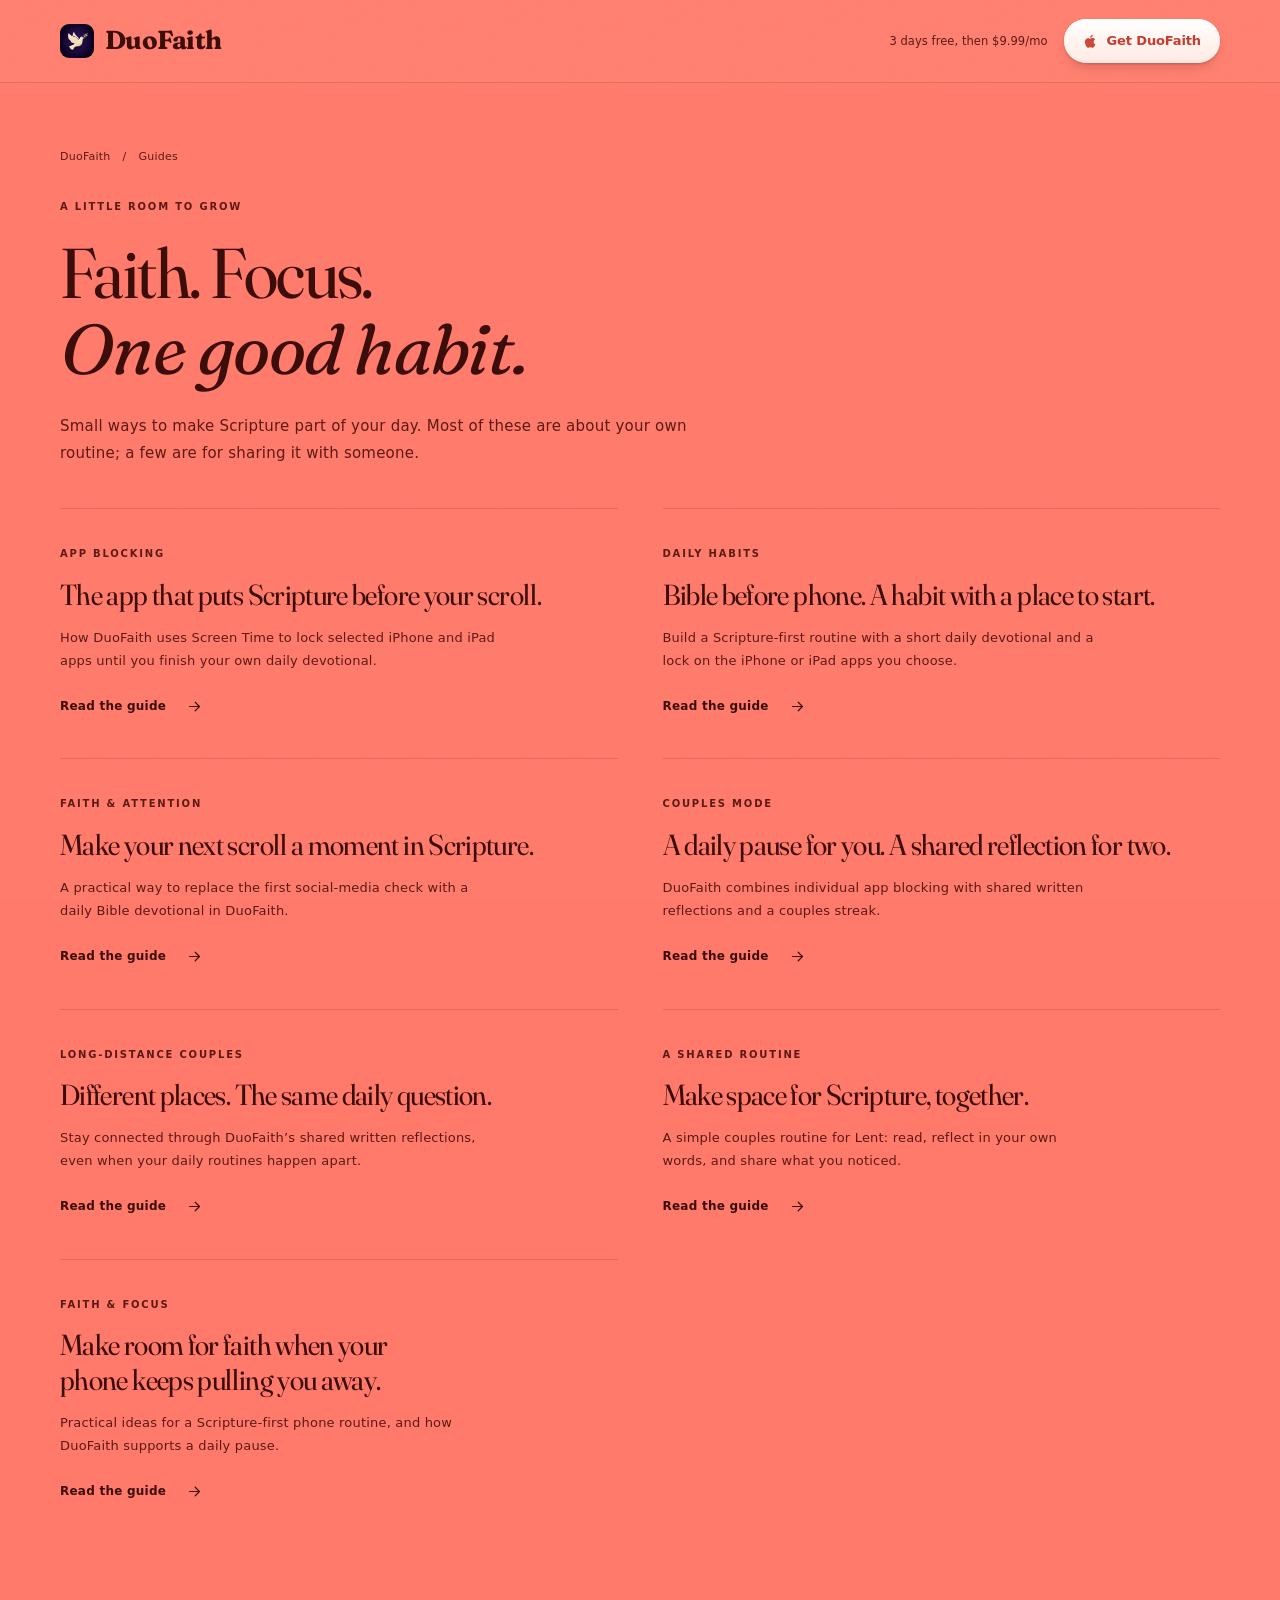
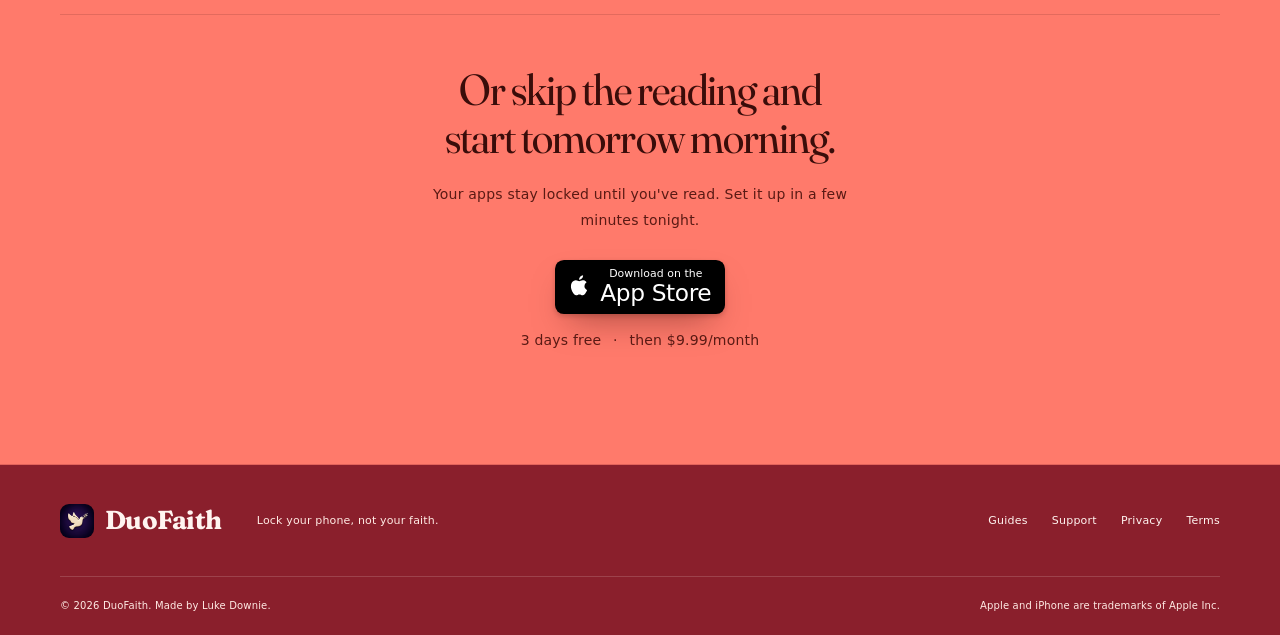
==== commit e7222a0b: "Reskin the site to the app's coral look and catch up with 2.0 - Colours from the app's Clean/Depth p" ====
--- a/guides/index.html
+++ b/guides/index.html
@@ -2,7 +2,7 @@
 <html lang="en"><head>
 <meta charset="utf-8"><meta name="viewport" content="width=device-width, initial-scale=1">
 <title>Faith &amp; Focus Guides | DuoFaith</title><meta name="description" content="Practical guides to Scripture-first phone routines — building the habit on your own, and sharing it with a partner if you want to.">
-<meta name="theme-color" content="#0f0a1a"><meta name="apple-itunes-app" content="app-id=6792354251">
+<meta name="theme-color" content="#FF7A6B"><meta name="apple-itunes-app" content="app-id=6792354251">
 <link rel="canonical" href="https://duofaith.com/guides/index.html"><link rel="icon" href="/img/dove.svg" type="image/svg+xml"><link rel="icon" href="/icon-128.png" sizes="any"><link rel="apple-touch-icon" href="/img/apple-touch-icon.png">
 <link rel="preload" href="/fonts/fraunces-latin-full-normal.woff2" as="font" type="font/woff2" crossorigin><link rel="stylesheet" href="/home.css"><script src="/home.js" defer></script>
 <meta property="og:type" content="article"><meta property="og:site_name" content="DuoFaith"><meta property="og:url" content="https://duofaith.com/guides/index.html">
@@ -17,4 +17,4 @@
     <symbol id="i-heart" viewBox="0 0 24 24"><path d="m12 21-8.6-8.6a5.5 5.5 0 0 1 7.8-7.8l.8.8.8-.8a5.5 5.5 0 0 1 7.8 7.8Z"/></symbol>
     <symbol id="i-check" viewBox="0 0 24 24"><path d="m5 12 4 4L19 6"/></symbol>
     <symbol id="i-sun" viewBox="0 0 24 24"><circle cx="12" cy="12" r="4"/><path d="M12 1v2m0 18v2M1 12h2m18 0h2M4 4l2 2m12 12 2 2M4 20l2-2M18 6l2-2"/></symbol>
-  </defs></svg><a class="skip" href="#main">Skip to content</a><header class="site-header"><div class="container header-inner"><a class="logo" href="/" aria-label="DuoFaith home"><img src="/img/app-icon-256.png" alt="" width="36" height="36">DuoFaith</a><div class="nav-cta"><p class="nav-offer">3 days free, then $10/mo</p><a class="nav-download" href="https://apps.apple.com/us/app/duofaith-bible-app-blocker/id6792354251" data-download="navigation"><svg class="nav-apple" aria-hidden="true" viewBox="0 0 24 24"><use href="#i-apple"/></svg><b>Get DuoFaith</b></a></div></div></header><main id="main" class="container article-main"><nav class="breadcrumbs" aria-label="Breadcrumb"><a href="/">DuoFaith</a><span>/</span><span>Guides</span></nav><div class="article-heading"><p class="eyebrow">A LITTLE ROOM TO GROW</p><h1>Faith. Focus.<br><em>One good habit.</em></h1><p class="section-description">Small ways to make Scripture part of your day. Most of these are about your own routine; a few are for sharing it with someone.</p></div><div class="guide-grid"><a class="guide-entry" href="/guides/app-that-locks-apps-until-you-read-the-bible.html"><span class="eyebrow">APP BLOCKING</span><h2>The app that puts Scripture before your scroll.</h2><p>How DuoFaith uses Screen Time to lock selected iPhone apps until you finish your own daily devotional.</p><span class="quiet-link">Read the guide <svg class="icon" aria-hidden="true"><use href="#i-arrow"/></svg></span></a><a class="guide-entry" href="/guides/bible-before-phone.html"><span class="eyebrow">DAILY HABITS</span><h2>Bible before phone. A habit with a place to start.</h2><p>Build a Scripture-first routine with a short daily devotional and a lock on the iPhone apps you choose.</p><span class="quiet-link">Read the guide <svg class="icon" aria-hidden="true"><use href="#i-arrow"/></svg></span></a><a class="guide-entry" href="/guides/read-the-bible-instead-of-scrolling.html"><span class="eyebrow">FAITH & ATTENTION</span><h2>Make your next scroll a moment in Scripture.</h2><p>A practical way to replace the first social-media check with a daily Bible devotional in DuoFaith.</p><span class="quiet-link">Read the guide <svg class="icon" aria-hidden="true"><use href="#i-arrow"/></svg></span></a><a class="guide-entry" href="/guides/screen-time-app-for-couples.html"><span class="eyebrow">COUPLES MODE</span><h2>A daily pause for you. A shared reflection for two.</h2><p>DuoFaith combines individual app blocking with shared written reflections and a couples streak.</p><span class="quiet-link">Read the guide <svg class="icon" aria-hidden="true"><use href="#i-arrow"/></svg></span></a><a class="guide-entry" href="/guides/devotional-app-for-long-distance-couples.html"><span class="eyebrow">LONG-DISTANCE COUPLES</span><h2>Different places. The same daily question.</h2><p>Stay connected through DuoFaith’s shared written reflections, even when your daily routines happen apart.</p><span class="quiet-link">Read the guide <svg class="icon" aria-hidden="true"><use href="#i-arrow"/></svg></span></a><a class="guide-entry" href="/guides/lent-challenge-for-couples.html"><span class="eyebrow">A SHARED ROUTINE</span><h2>Make space for Scripture, together.</h2><p>A simple couples routine for Lent: read, reflect in your own words, and share what you noticed.</p><span class="quiet-link">Read the guide <svg class="icon" aria-hidden="true"><use href="#i-arrow"/></svg></span></a><a class="guide-entry" href="/guides/how-to-stop-phone-addiction-as-a-christian.html"><span class="eyebrow">FAITH & FOCUS</span><h2>Make room for faith when your phone keeps pulling you away.</h2><p>Practical ideas for a Scripture-first phone routine, and how DuoFaith supports a daily pause.</p><span class="quiet-link">Read the guide <svg class="icon" aria-hidden="true"><use href="#i-arrow"/></svg></span></a></div><div class="guides-cta"><h2>Or skip the reading and start tomorrow morning.</h2><p>Your apps stay locked until you've read. Set it up in a few minutes tonight.</p><a class="store-badge" href="https://apps.apple.com/us/app/duofaith-bible-app-blocker/id6792354251" data-download="guides-hub"><svg class="badge-logo" aria-hidden="true" viewBox="0 0 24 24"><use href="#i-apple"/></svg><span><small>Download on the</small><b>App Store</b></span></a><p class="download-note">3 days free <span>·</span> then $10/month or $50/year</p></div></main><footer class="site-footer container"><div class="footer-top"><a class="logo" href="/"><img src="/img/app-icon-256.png" alt="" width="36" height="36">DuoFaith</a><p>Lock your phone, not your faith.</p><nav aria-label="Footer navigation"><a href="/guides/index.html">Guides</a><a href="mailto:duofaithsupport@gmail.com">Support</a><a href="/privacy.html">Privacy</a><a href="/terms.html">Terms</a></nav></div><div class="footer-bottom"><p>© <span id="year">2026</span> DuoFaith. Made by Luke Downie.</p><p>Apple and iPhone are trademarks of Apple Inc.</p></div></footer></body></html>+  </defs></svg><a class="skip" href="#main">Skip to content</a><header class="site-header"><div class="container header-inner"><a class="logo" href="/" aria-label="DuoFaith home"><img src="/img/app-icon-256.png" alt="" width="36" height="36">DuoFaith</a><div class="nav-cta"><p class="nav-offer">3 days free, then $9.99/mo</p><a class="nav-download" href="https://apps.apple.com/us/app/duofaith-bible-app-blocker/id6792354251" data-download="navigation"><svg class="nav-apple" aria-hidden="true" viewBox="0 0 24 24"><use href="#i-apple"/></svg><b>Get DuoFaith</b></a></div></div></header><main id="main" class="container article-main"><nav class="breadcrumbs" aria-label="Breadcrumb"><a href="/">DuoFaith</a><span>/</span><span>Guides</span></nav><div class="article-heading"><p class="eyebrow">A LITTLE ROOM TO GROW</p><h1>Faith. Focus.<br><em>One good habit.</em></h1><p class="section-description">Small ways to make Scripture part of your day. Most of these are about your own routine; a few are for sharing it with someone.</p></div><div class="guide-grid"><a class="guide-entry" href="/guides/app-that-locks-apps-until-you-read-the-bible.html"><span class="eyebrow">APP BLOCKING</span><h2>The app that puts Scripture before your scroll.</h2><p>How DuoFaith uses Screen Time to lock selected iPhone and iPad apps until you finish your own daily devotional.</p><span class="quiet-link">Read the guide <svg class="icon" aria-hidden="true"><use href="#i-arrow"/></svg></span></a><a class="guide-entry" href="/guides/bible-before-phone.html"><span class="eyebrow">DAILY HABITS</span><h2>Bible before phone. A habit with a place to start.</h2><p>Build a Scripture-first routine with a short daily devotional and a lock on the iPhone or iPad apps you choose.</p><span class="quiet-link">Read the guide <svg class="icon" aria-hidden="true"><use href="#i-arrow"/></svg></span></a><a class="guide-entry" href="/guides/read-the-bible-instead-of-scrolling.html"><span class="eyebrow">FAITH & ATTENTION</span><h2>Make your next scroll a moment in Scripture.</h2><p>A practical way to replace the first social-media check with a daily Bible devotional in DuoFaith.</p><span class="quiet-link">Read the guide <svg class="icon" aria-hidden="true"><use href="#i-arrow"/></svg></span></a><a class="guide-entry" href="/guides/screen-time-app-for-couples.html"><span class="eyebrow">COUPLES MODE</span><h2>A daily pause for you. A shared reflection for two.</h2><p>DuoFaith combines individual app blocking with shared written reflections and a couples streak.</p><span class="quiet-link">Read the guide <svg class="icon" aria-hidden="true"><use href="#i-arrow"/></svg></span></a><a class="guide-entry" href="/guides/devotional-app-for-long-distance-couples.html"><span class="eyebrow">LONG-DISTANCE COUPLES</span><h2>Different places. The same daily question.</h2><p>Stay connected through DuoFaith’s shared written reflections, even when your daily routines happen apart.</p><span class="quiet-link">Read the guide <svg class="icon" aria-hidden="true"><use href="#i-arrow"/></svg></span></a><a class="guide-entry" href="/guides/lent-challenge-for-couples.html"><span class="eyebrow">A SHARED ROUTINE</span><h2>Make space for Scripture, together.</h2><p>A simple couples routine for Lent: read, reflect in your own words, and share what you noticed.</p><span class="quiet-link">Read the guide <svg class="icon" aria-hidden="true"><use href="#i-arrow"/></svg></span></a><a class="guide-entry" href="/guides/how-to-stop-phone-addiction-as-a-christian.html"><span class="eyebrow">FAITH & FOCUS</span><h2>Make room for faith when your phone keeps pulling you away.</h2><p>Practical ideas for a Scripture-first phone routine, and how DuoFaith supports a daily pause.</p><span class="quiet-link">Read the guide <svg class="icon" aria-hidden="true"><use href="#i-arrow"/></svg></span></a></div><div class="guides-cta"><h2>Or skip the reading and start tomorrow morning.</h2><p>Your apps stay locked until you've read. Set it up in a few minutes tonight.</p><a class="store-badge" href="https://apps.apple.com/us/app/duofaith-bible-app-blocker/id6792354251" data-download="guides-hub"><svg class="badge-logo" aria-hidden="true" viewBox="0 0 24 24"><use href="#i-apple"/></svg><span><small>Download on the</small><b>App Store</b></span></a><p class="download-note">3 days free <span>·</span> then $9.99/month</p></div></main><footer class="site-footer container"><div class="footer-top"><a class="logo" href="/"><img src="/img/app-icon-256.png" alt="" width="36" height="36">DuoFaith</a><p>Lock your phone, not your faith.</p><nav aria-label="Footer navigation"><a href="/guides/index.html">Guides</a><a href="mailto:duofaithsupport@gmail.com">Support</a><a href="/privacy.html">Privacy</a><a href="/terms.html">Terms</a></nav></div><div class="footer-bottom"><p>© <span id="year">2026</span> DuoFaith. Made by Luke Downie.</p><p>Apple and iPhone are trademarks of Apple Inc.</p></div></footer></body></html>
--- a/home.css
+++ b/home.css
@@ -23,31 +23,41 @@
   font-weight:100 900;font-style:italic;font-display:swap;
 }
 :root {
-  color-scheme:dark;
-  /* Elevation ladder. Each step is ~35% lighter than the last, so a card reads as
-     sitting above its band and the band above the page. On dark UI this, not
-     shadow, is what carries depth. */
-  /* Hue and saturation are sampled from the app itself (indigo 258/45, amber 36/68).
-     Lightness stays a step below the app's own background so the phone screenshots
-     on this page still read as devices sitting on a surface, not holes in it. */
-  --surface-0:#08060f;  /* recessed: hero well, closing, footer */
-  --surface-1:#0f0a1a;  /* base page */
-  --surface-2:#150e25;  /* raised band */
-  --surface-3:#1d1434;  /* card */
-  --surface-4:#281b46;  /* popped card */
-  --bg:var(--surface-1);
-  /* Warm headings, neutral body. The serif display keeps the candle warmth; running
-     text takes the app's cleaner, brighter neutral so long copy stays legible. */
-  --cream:#faf5ee;      /* warm: serif display only */
-  --text:#e6e2ef;       /* neutral: body copy */
-  --muted:#cdc6d6;      /* neutral: secondary */
-  --faint:#9a92a8;      /* neutral: tertiary, labels on light */
-  --gold-deep:#c07c1c; --gold:#cf8c28; --gold-light:#e8ab4a; --gold-glow:#f5d089;
-  /* Borders in three tiers so a divider and a lit card edge read differently. */
-  --line-faint:rgba(219,203,238,.07); --line:rgba(219,203,238,.14); --line-strong:rgba(219,203,238,.22);
-  /* A light source above the page: lit top edge, then real shadow beneath. */
-  --lift-1:inset 0 1px 0 rgba(255,238,210,.07),0 2px 6px rgba(0,0,0,.45),0 18px 38px -14px rgba(0,0,0,.7);
-  --lift-2:inset 0 1px 0 rgba(255,238,210,.1),0 3px 8px rgba(0,0,0,.5),0 30px 58px -14px rgba(0,0,0,.8);
+  color-scheme:light;
+  /* The app's coral look (`Clean` and `Depth` in DuoFaith/Theme.swift), value for
+     value. One bold coral page, dark red-brown words, white for anything you act on.
+     The contrast notes are measured, and they set the rules below:
+       · --ink is 6.6:1 on the coral and --muted 5.2:1. Both fall under 4.5:1 once
+         the page deepens past #EE5444, so every band that holds words stays at
+         --page or lighter. Only the closing band and footer go deeper, and they
+         switch to cream words, the way the app's full-week sunset does.
+       · White is 2.4:1 on the coral, so it is never used for words there — only
+         for fills: buttons, cards, the glow, the dove.
+       · --on-accent is the red that sits ON white (4.8:1 on --paper) and never on
+         the coral (2:1). */
+  --page-top:#FF8A7A;   /* light coral at the top of every page */
+  --page:#FF7A6B;       /* Clean.page */
+  --card:#FFA197;       /* Clean.card: a lighter coral that holds words */
+  --paper:#FFF4F0;      /* Clean.paper: the inside of the book */
+  --paper-low:#FFE9E2;  /* Depth.paperBottom */
+  --sunken:#FFDDD6;     /* Depth.sunkenOnLight: pressed-in marks on white */
+  --sunset-top:#C63530; --sunset-mid:#BE302E; --sunset-low:#A82634;  /* Clean.sunset */
+  --night:#8A1F2C;      /* the footer: a step past the bottom of the sunset */
+  --bg:var(--page);
+  --ink:#3A0D0A;        /* Clean.ink */
+  --cream:var(--ink);   /* display type (the name survives from the dark site) */
+  --text:var(--ink);    /* body copy */
+  --muted:#5A1A14;      /* Clean.muted */
+  --faint:var(--muted); /* nothing lighter passes on the coral */
+  --on-accent:#C73A2C;  /* Clean.onAccent */
+  --on-sunset:#FFF4F0; --on-sunset-muted:#FFEAE4;
+  /* Borders in three tiers so a divider and a card edge read differently. In the
+     ink, not black or grey: those turn coral muddy. */
+  --line-faint:rgba(58,13,10,.08); --line:rgba(58,13,10,.14); --line-strong:rgba(58,13,10,.2);
+  /* Depth's rule for anything raised: a thin light line along the top, a tight
+     shadow where it touches the page and a wide soft one, both in the ink. */
+  --lift-1:inset 0 1px 0 rgba(255,255,255,.7),0 1px 3px rgba(58,13,10,.14),0 16px 34px -14px rgba(58,13,10,.32);
+  --lift-2:inset 0 1px 0 rgba(255,255,255,.8),0 2px 5px rgba(58,13,10,.16),0 28px 54px -16px rgba(58,13,10,.4);
   /* Fraunces first, with the old chain behind it as the fallback if the webfont
      never arrives. The sans still resolves to SF Pro on Apple, matching the app's
      body face, with a proper chain behind it for everywhere else. */
@@ -106,32 +116,21 @@
    breathe differently so the page has a pace instead of a tick. */
 .section-space{padding-block:120px}
 .couples-section{padding-block:104px 128px}
-.faq-section{padding-block:112px 96px}/* Gold has one job per screen, and eyebrows are not it. They are labels — they
-   name the section and then get out of the way. Running them in gold meant the
-   opener alone had gold on the headline, the eyebrow, the CTA, the badge rim, the
-   tab rules and every link, and a reverent palette spent that freely stops
-   reading as candlelight. Gold now marks two things only: the one brand moment in
-   the headline, and anything you can act on. Everything else is a neutral. */
-.eyebrow{font-size:10px;font-weight:500;letter-spacing:.18em;color:var(--muted);line-height:1.6}.section-description{font-size:15px;line-height:1.85;color:var(--muted);max-width:420px;margin-top:26px}.section-description a{text-underline-offset:4px}.skip{position:fixed;top:-100px;left:20px;z-index:200;background:var(--gold-light);color:var(--bg);padding:12px 20px}.skip:focus{top:12px}:focus-visible{outline:2px solid var(--gold-light);outline-offset:5px}::selection{color:var(--bg);background:var(--gold-light)}[hidden]{display:none!important}
+.faq-section{padding-block:112px 96px}/* Eyebrows are labels: they name the section and get out of the way, so they take
+   the muted red, never the white that marks something you can act on. */
+.eyebrow{font-size:10px;font-weight:600;letter-spacing:.18em;color:var(--muted);line-height:1.6}.section-description{font-size:15px;line-height:1.85;color:var(--muted);max-width:420px;margin-top:26px}.section-description a{text-underline-offset:4px}.skip{position:fixed;top:-100px;left:20px;z-index:200;background:var(--ink);color:var(--paper);padding:12px 20px}.skip:focus{top:12px}:focus-visible{outline:2px solid var(--ink);outline-offset:5px}::selection{color:var(--paper);background:var(--ink)}[hidden]{display:none!important}
 /* iPhone frame. Every measurement is a ratio of --w, taken from an iPhone 15/16 Pro
    (393x852pt screen, 2.165 body ratio), so one variable resizes the whole device. */
 .device{
-  --rail:calc(var(--w)*.011);--bez:calc(var(--w)*.019);--radius:calc(var(--w)*.157);--btn:#6e6579;
+  --rail:calc(var(--w)*.011);--bez:calc(var(--w)*.019);--radius:calc(var(--w)*.157);--btn:#6b6b70;
   position:relative;display:block;width:var(--w);flex-shrink:0;padding:var(--rail);border-radius:var(--radius);
-  background:linear-gradient(180deg,#ffffff2e,transparent 9%,transparent 91%,#00000047),linear-gradient(90deg,#4b4555 0%,#b0a5bd 4%,#e4ddeb 8%,#6a6276 15%,#413b4a 34%,#413b4a 66%,#6a6276 85%,#e4ddeb 92%,#b0a5bd 96%,#4b4555 100%);
-  box-shadow:0 3px 10px rgba(0,0,0,.5),0 30px 60px -16px rgba(0,0,0,.85);
+  background:linear-gradient(180deg,#ffffff2e,transparent 9%,transparent 91%,#00000047),linear-gradient(90deg,#4a4a4f 0%,#b4b4ba 4%,#e8e8ec 8%,#6b6b71 15%,#3f3f44 34%,#3f3f44 66%,#6b6b71 85%,#e8e8ec 92%,#b4b4ba 96%,#4a4a4f 100%);
+  box-shadow:0 3px 10px rgba(58,13,10,.3),0 30px 60px -16px rgba(58,13,10,.55);
 }
 .device-screen{position:relative;display:block;overflow:hidden;border:var(--bez) solid #0a070e;border-radius:calc(var(--radius) - var(--rail));background:#000}
 .device-screen img{width:100%;border-radius:0}
-.device-screen:before,.device-screen:after{content:'';position:absolute;left:50%;z-index:2}
-/* Dynamic Island */
-.device-screen:before{top:calc(var(--w)*.026);width:calc(var(--w)*.299);height:calc(var(--w)*.088);margin-left:calc(var(--w)*-.1495);background:#000;border-radius:calc(var(--w)*.044)}
-/* Home indicator */
-.device-screen:after{bottom:calc(var(--w)*.020);width:calc(var(--w)*.333);height:calc(var(--w)*.0125);margin-left:calc(var(--w)*-.1665);background:#fffffff0;border-radius:calc(var(--w)*.0063)}
-/* Status bar, vertically centred on the island the way iOS sets it. */
-.device-status{position:absolute;z-index:3;top:calc(var(--w)*.070);transform:translateY(-50%);left:calc(var(--w)*.11);right:calc(var(--w)*.065);display:flex;align-items:center;justify-content:space-between;color:#fff;pointer-events:none}
-.device-status b{font-family:var(--sans);font-weight:600;font-size:calc(var(--w)*.0406);line-height:1}
-.status-icons{width:calc(var(--w)*.171);height:calc(var(--w)*.0285)}
+/* No drawn Dynamic Island or status bar: the screenshots are full-screen captures
+   from the simulator and already carry both, so drawing them again doubles them. */
 .device:before,.device:after{content:'';position:absolute;background:var(--btn)}
 /* Left rail: action button, volume up, volume down, cut from one strip. */
 .device:before{left:calc(var(--w)*-.008);top:calc(var(--w)*.404);width:calc(var(--w)*.010);height:calc(var(--w)*.531);border-radius:calc(var(--w)*.005) 0 0 calc(var(--w)*.005);background:linear-gradient(180deg,var(--btn) 0 18.6%,transparent 18.6% 27.9%,var(--btn) 27.9% 59.9%,transparent 59.9% 68%,var(--btn) 68% 100%)}
@@ -141,30 +140,27 @@
 /* Both spellings. Safari only dropped the prefix in 18; every iOS before that —
    which is a real share of an iPhone app's audience — needs -webkit- or the bar
    loses its blur and the page scrolls visibly through it. */
-.site-header{position:sticky;top:0;z-index:100;background:rgba(15,10,26,.93);-webkit-backdrop-filter:blur(20px);backdrop-filter:blur(20px);border-bottom:1px solid var(--line)}.header-inner{min-height:82px;display:flex;justify-content:space-between;align-items:center;gap:25px}.logo{display:inline-flex;align-items:center;gap:11px;font-family:var(--serif);font-size:26px;font-weight:700;letter-spacing:-.02em;color:var(--cream);text-decoration:none;white-space:nowrap}.logo img{width:34px;height:34px;border-radius:9px}/* The one CTA that follows you down the page, so it carries the offer rather than
+.site-header{position:sticky;top:0;z-index:100;background:rgba(255,128,113,.9);-webkit-backdrop-filter:blur(20px);backdrop-filter:blur(20px);border-bottom:1px solid var(--line)}.header-inner{min-height:82px;display:flex;justify-content:space-between;align-items:center;gap:25px}.logo{display:inline-flex;align-items:center;gap:11px;font-family:var(--serif);font-size:26px;font-weight:700;letter-spacing:-.02em;color:var(--cream);text-decoration:none;white-space:nowrap}.logo img{width:34px;height:34px;border-radius:9px}/* The one CTA that follows you down the page, so it carries the offer rather than
    a label — but the offer sits beside the pill, not inside it. Stacked title over
    price is a card; at nav height it collapsed to 12.5px over 9.5px and read as a
    dense block rather than a button. One line in the pill, the terms next to it at
    a size you can actually read. The mobile sticky bar has always used this
    single-line form and has always looked better for it. */
 .nav-cta{display:flex;align-items:center;gap:16px}
-.nav-offer{font-size:11.5px;font-weight:500;color:var(--faint);letter-spacing:.005em;white-space:nowrap}
+.nav-offer{font-size:11.5px;font-weight:500;color:var(--muted);letter-spacing:.005em;white-space:nowrap}
+/* The app's button: white, lit from above (light to a shade darker), red words. */
 .nav-download{display:inline-flex;align-items:center;justify-content:center;gap:9px;
-  /* Vertical, not diagonal: a 160deg sweep across a wide short pill drags the dark
-     stop through the middle of the label and muddies it. */
-  background:linear-gradient(180deg,#f3c179,var(--gold-light) 52%,#dc9c37);
-  color:#1a1024;border:1px solid #f0bb68;border-radius:999px;padding:0 19px;
+  background:linear-gradient(180deg,#fff,var(--paper-low));
+  color:var(--on-accent);border:0;border-radius:999px;padding:0 19px;
   text-decoration:none;white-space:nowrap;min-height:44px;
   font-size:13px;font-weight:650;letter-spacing:-.01em;
-  /* One highlight and one contact shadow at rest. The gold glow is a hover state;
-     worn permanently it was the thing making this read as plastic. */
-  box-shadow:inset 0 1px 0 rgba(255,255,255,.5),0 1px 2px rgba(8,6,15,.35);
+  box-shadow:inset 0 1px 0 #fff,0 1px 2px rgba(58,13,10,.18),0 6px 14px -6px rgba(58,13,10,.3);
   transition:transform .2s,box-shadow .2s,filter .2s}
 .nav-apple{width:15px;height:17px;fill:currentColor;stroke:none;flex-shrink:0;opacity:.92}
 .nav-download b{font-weight:650}
 .nav-download .icon{width:16px;height:16px}
-.nav-download:hover{transform:translateY(-1px);filter:brightness(1.04);
-  box-shadow:inset 0 1px 0 rgba(255,255,255,.55),0 8px 22px -6px rgba(232,171,74,.5)}
+.nav-download:hover{transform:translateY(-1px);
+  box-shadow:inset 0 1px 0 #fff,0 2px 4px rgba(58,13,10,.2),0 12px 24px -8px rgba(58,13,10,.4)}
 /* Guides hub closing CTA. The hub's only job beyond listing is to hand the
    reader the App Store, so it gets the same weight as the homepage closing. */
 .guides-cta{margin-top:70px;padding-top:50px;border-top:1px solid var(--line);text-align:center}.guides-cta h2{font-size:clamp(30px,3.4vw,44px);line-height:1.12;max-width:640px;margin-inline:auto}.guides-cta>p{font-size:14px;color:var(--muted);line-height:1.85;margin:20px auto 26px;max-width:430px}.guides-cta .download-note{margin-top:14px}
@@ -175,36 +171,7 @@
 /* overflow:clip, not hidden. They clip identically, but `hidden` makes this a
    scroll container, which means any future scroll()/view() timeline inside the
    hero would attach to it, find nothing scrolls, and silently animate nothing. */
-.hero{position:relative;isolation:isolate;overflow:clip;padding:40px 0 84px;background:var(--surface-0);border-bottom:1px solid var(--line)}
-/* THE SHAFT. Everything in .hero-light is a soft broad ellipse fading out at
-   70-76% — four of them, and not one hard edge among them. That is fog with no
-   beam in it, and fog with no beam in it reads as a wash rather than as air,
-   which is the whole reason this band looks bare.
-   Three parts, all load-bearing:
-     · a steep linear gradient with its stops close together, so the beam has an
-       actual edge instead of being another gradient;
-     · filter:blur, which turns that edge from a printed stripe into something
-       volumetric;
-     · a radial mask, so the beam exists only near its source and dies out before
-       it reaches a border — unmasked it reads as a decal laid on the page.
-   Off-axis at 101deg deliberately. The centred symmetrical version behind a hero
-   headline is the most-copied dark-page move of the last two years; the one that
-   still works is the one you notice second, not first.
-   z-index:-1, not 1. Negative z-index descendants paint above this element's own
-   background but below its in-flow content, so the beam lands on the light layer
-   without ever covering the headline or the phone. At z-index:1 it would sit on
-   top of .reading-layout, which is unpositioned and therefore paints lower. */
-.hero:before{content:'';position:absolute;inset:-18% -10% auto -10%;height:118%;
-  z-index:-1;pointer-events:none;mix-blend-mode:screen;opacity:.55;
-  background:linear-gradient(101deg,
-    transparent 36%,rgba(232,171,74,.10) 43%,rgba(245,208,137,.17) 47%,
-    rgba(232,171,74,.07) 52%,transparent 58%);
-  background:linear-gradient(101deg in oklab,
-    transparent 36%,rgba(232,171,74,.10) 43%,rgba(245,208,137,.17) 47%,
-    rgba(232,171,74,.07) 52%,transparent 58%);
-  filter:blur(15px);
-  -webkit-mask-image:radial-gradient(ellipse 66% 52% at 44% 10%,#000 8%,transparent 70%);
-          mask-image:radial-gradient(ellipse 66% 52% at 44% 10%,#000 8%,transparent 70%)}
+.hero{position:relative;isolation:isolate;overflow:clip;padding:40px 0 84px;background:var(--page);border-bottom:1px solid var(--line)}
 /* A second, coarser grain over the opener only, above the plume. The global
    layer on body:after is a 160px tile, and across this much open gradient the
    repeat is findable if you look for it; a second field at a very different
@@ -213,62 +180,18 @@
   opacity:.03;mix-blend-mode:overlay;
   background-image:url("data:image/svg+xml,%3Csvg xmlns='http://www.w3.org/2000/svg' width='320' height='320'%3E%3Cfilter id='m'%3E%3CfeTurbulence type='fractalNoise' baseFrequency='.32' numOctaves='2' stitchTiles='stitch'/%3E%3C/filter%3E%3Crect width='320' height='320' filter='url(%23m)'/%3E%3C/svg%3E");
   background-size:320px 320px}
-/* The beam is sized for a wide band. At phone width 66% of the viewport is about
-   250px, so a 15px blur is proportionally much softer and the mask sits over
-   most of the column — it stops being a beam and goes back to being a wash.
-   Narrower, tighter, further off-centre, and the plume eases off too: there is
-   far less bare gradient to fill here and the texture crowds a single column. */
-@media(max-width:700px){
-  .hero:before{opacity:.5;filter:blur(10px);inset:-12% -14% auto -14%;
-    -webkit-mask-image:radial-gradient(ellipse 92% 34% at 34% 8%,#000 6%,transparent 66%);
-            mask-image:radial-gradient(ellipse 92% 34% at 34% 8%,#000 6%,transparent 66%)}
-  .hero .smoke-veil{opacity:.15}
-}
-/* Midnight and candlelight, which is the app's own phrase for this. Four layers,
-   painted top-down (first listed sits on top):
-     1. counter-light — the cool purple the app puts in a top corner (#B8A9D4).
-        One cold source against three warm ones is what stops the whole thing
-        reading as a single even wash.
-     2. candlelight   — amber from above the top edge, so only its lower half is
-        visible. This is DFBackground.amberGlow from the app, whose centre is
-        literally `.top`: #C9944A at 12% falling to 4%. It is on 22 screens in
-        the product and was the one part of that look the site never had.
-     3. floor light   — gold rising from below the fold. Lighting a dark scene
-        only from the ceiling makes it a painted rectangle; the second source
-        from underneath is what gives the phone's shadow something to sit in.
-     4. body          — the violet mass the hero is actually made of. Last, so
-        every light above lands on it.
-   Colours are the app's; the ground stays the site's own, which is a step darker
-   on purpose so the screenshots read as devices and not as holes. */
-/* Declared twice on purpose. Interpolating these in oklab instead of sRGB is what
-   stops the violet mass banding into contour rings — down here there are only a
-   few 8-bit steps between #3a2a4e and #08060f, and a gradient this wide crosses
-   all of them. An `in oklab` a browser does not understand invalidates the WHOLE
-   declaration, not the one gradient, so the sRGB version has to sit above it and
-   let the cascade choose. The extra midpoints are for the same reason: each one
-   is free, and each one is a band that never forms. */
+/* The app's page (DFPageBackground): light coral at the top running down into the
+   page coral, with a soft light in the top-left corner. Two layers, light on top.
+   The app's page carries on down into a deep red, but here the steps column sits
+   low in the band, and --muted fails on anything deeper than the page coral, so
+   the gradient stops at --page. The red comes later, in the closing band. */
 .hero-light{position:absolute;inset:0;z-index:-2;
-/* Layer 0, added on top of the four below: a vignette. Without it every one of
-   these sources fades to `transparent` and the band therefore ends at its own
-   flat --surface-0 on all four sides, evenly — which is what makes a lit scene
-   read as a rectangle of gradient. Darkening the corners is what tells the eye
-   the light has a centre and falls off from it. Centred a third of the way down,
-   where the headline sits, not at 50%. */
   background:
-    radial-gradient(ellipse 78% 64% at 50% 34%,transparent 40%,rgba(8,6,15,.58) 100%),
-    radial-gradient(circle 420px at 100% 0%,rgba(184,169,212,.07),transparent 72%),
-    radial-gradient(ellipse 66% 44% at 50% -2%,rgba(201,148,74,.13) 0%,rgba(201,148,74,.045) 44%,transparent 76%),
-    radial-gradient(ellipse 104% 44% at 50% 104%,rgba(224,180,80,.10),transparent 70%),
-    radial-gradient(ellipse 80% 52% at 50% 28%,#3a2a4e 0%,#2f2340 32%,#241b32 54%,#160f21 78%,transparent 100%);
-  background:
-    radial-gradient(ellipse 78% 64% at 50% 34% in oklab,transparent 40%,rgba(8,6,15,.58) 100%),
-    radial-gradient(circle 420px at 100% 0% in oklab,rgba(184,169,212,.07),transparent 72%),
-    radial-gradient(ellipse 66% 44% at 50% -2% in oklab,rgba(201,148,74,.13) 0%,rgba(201,148,74,.045) 44%,transparent 76%),
-    radial-gradient(ellipse 104% 44% at 50% 104% in oklab,rgba(224,180,80,.10),transparent 70%),
-    radial-gradient(ellipse 80% 52% at 50% 28% in oklab,#3a2a4e 0%,#2f2340 32%,#241b32 54%,#160f21 78%,transparent 100%)}.hero-content{text-align:center;position:relative;z-index:3}.hero-content .eyebrow{display:flex;align-items:center;justify-content:center;gap:10px;color:var(--muted);font-size:9px}
+    radial-gradient(ellipse 70% 52% at 6% 0%,rgba(255,255,255,.34),rgba(255,255,255,.1) 46%,transparent 74%),
+    linear-gradient(180deg,var(--page-top),var(--page) 62%)}.hero-content{text-align:center;position:relative;z-index:3}.hero-content .eyebrow{display:flex;align-items:center;justify-content:center;gap:10px;color:var(--muted);font-size:9px}
 /* Uneven columns, and the phone pushed left out of its track so it breaks the
    page's own gutter instead of sitting politely inside it. */
-.reading-layout{display:grid;grid-template-columns:.88fr 1.12fr;gap:78px;align-items:center;margin-top:30px}/* Neutral now. These flank a label, and a label is not something you can act on. */
+.reading-layout{display:grid;grid-template-columns:.88fr 1.12fr;gap:78px;align-items:center;margin-top:30px}/* Muted. These flank a label, and a label is not something you can act on. */
 .gold-dash{width:22px;height:1px;flex-shrink:0;background:linear-gradient(90deg,transparent,var(--line-strong),var(--muted))}
 .eyebrow .gold-dash:last-child{transform:scaleX(-1)}/* Sized for a sentence, not a two-word slogan. The old clamp topped out at 127px,
    which was set for "Faith over Distraction." and would run four lines here. */
@@ -280,30 +203,29 @@
    pin 1.2, Glorify goes to 0.92 but only with a fine optical cut and three short
    stacked lines. At two long lines in a text-grade cut, .96 was crowding the
    descenders of line one into the caps of line two. */
-.hero h1{font-size:clamp(78px,9.1vw,127px);letter-spacing:-.022em;margin:25px 0}.hero-description{font-size:15px;color:var(--text);line-height:1.8;margin-bottom:24px;max-width:540px;margin-inline:auto}.download-button{display:inline-flex;align-items:center;justify-content:center;gap:13px;background:linear-gradient(110deg,#f0b445,#d38a1e);color:#1a1024;text-decoration:none;padding:15px 21px;border:1px solid #efb75c;border-radius:8px;box-shadow:0 3px 30px #cf8c2820;min-height:56px;font-size:13px;font-weight:650;transition:transform .2s,box-shadow .2s}.download-button:hover{transform:translateY(-2px);box-shadow:0 5px 35px #cf8c2845}.download-button .apple{width:22px;height:24px;fill:currentColor;stroke:none}.download-button>.icon:last-child{width:16px;height:16px;margin-left:15px}/* App Store badge. Apple's white variant, which is the one specified for dark
-   backgrounds. Proportions are ratios of --h, matching the official 120x40 artwork. */
-.store-badge{--h:54px;--badge-bg:#fff;--badge-fg:#000;display:inline-flex;align-items:center;gap:calc(var(--h)*.175);height:var(--h);padding:0 calc(var(--h)*.26) 0 calc(var(--h)*.24);background:var(--badge-bg);color:var(--badge-fg);border-radius:calc(var(--h)*.165);text-decoration:none;font-family:var(--sans);transition:transform .2s,box-shadow .2s}
-.store-badge{box-shadow:0 2px 6px rgba(0,0,0,.45),0 18px 40px -14px rgba(0,0,0,.75),0 0 44px -10px rgba(232,171,74,.26)}
-.store-badge:hover{transform:translateY(-2px);box-shadow:0 4px 10px rgba(0,0,0,.5),0 24px 50px -14px rgba(0,0,0,.8),0 0 56px -8px rgba(232,171,74,.36)}
+.hero h1{font-size:clamp(78px,9.1vw,127px);letter-spacing:-.022em;margin:25px 0}.hero-description{font-size:15px;color:var(--text);line-height:1.8;margin-bottom:24px;max-width:540px;margin-inline:auto}.download-button{display:inline-flex;align-items:center;justify-content:center;gap:13px;background:linear-gradient(180deg,#fff,var(--paper-low));color:var(--on-accent);text-decoration:none;padding:15px 21px;border:0;border-radius:999px;box-shadow:var(--lift-1);min-height:56px;font-size:13px;font-weight:650;transition:transform .2s,box-shadow .2s}.download-button:hover{transform:translateY(-2px);box-shadow:var(--lift-2)}.download-button .apple{width:22px;height:24px;fill:currentColor;stroke:none}.download-button>.icon:last-child{width:16px;height:16px;margin-left:15px}/* App Store badge. Apple's black variant on the coral, which is a light ground,
+   and the white variant in the dark closing band (see .download-section).
+   Proportions are ratios of --h, matching the official 120x40 artwork. */
+.store-badge{--h:54px;--badge-bg:#000;--badge-fg:#fff;display:inline-flex;align-items:center;gap:calc(var(--h)*.175);height:var(--h);padding:0 calc(var(--h)*.26) 0 calc(var(--h)*.24);background:var(--badge-bg);color:var(--badge-fg);border-radius:calc(var(--h)*.165);text-decoration:none;font-family:var(--sans);transition:transform .2s,box-shadow .2s}
+.store-badge{box-shadow:0 2px 5px rgba(58,13,10,.22),0 16px 34px -14px rgba(58,13,10,.5)}
+.store-badge:hover{transform:translateY(-2px);box-shadow:0 4px 9px rgba(58,13,10,.26),0 22px 44px -14px rgba(58,13,10,.58)}
 .badge-logo{width:calc(var(--h)*.43);height:calc(var(--h)*.5);fill:currentColor;stroke:none;flex-shrink:0;margin-top:calc(var(--h)*-.035)}
 .store-badge small{display:block;font-size:calc(var(--h)*.202);line-height:1.08;letter-spacing:.005em}
 .store-badge b{display:block;font-size:calc(var(--h)*.432);font-weight:500;line-height:1.12;letter-spacing:-.017em;margin-top:calc(var(--h)*.012)}
 .download-note{font-size:10.5px;color:var(--muted);margin-top:13px}.download-note span{padding-inline:7px}
-/* THE SIGNATURE. The app draws a warm circle of light on every screen: the book
-   on the lock screen, the hands on the prayer screen, the streak ring on Together.
-   This is that circle at page scale, holding the screen being read. */
-/* The drawn ring. Stroke, not border — a border can only ever be a perfect
-   ellipse. Each instance is rotated a little so repeats never line up. */
+/* THE SIGNATURE. The app lights things from behind: the Bible on the devotional
+   cover, the hands on the prayer screen, the ring round the couples streak. This is
+   that glow at page scale, holding the screen being read. */
 .ring{position:absolute;inset:0;width:100%;height:100%;overflow:visible;fill:none;
-  stroke:rgba(232,171,74,.34);stroke-width:.42;stroke-linecap:round;vector-effect:non-scaling-stroke}
+  stroke:rgba(255,255,255,.5);stroke-width:.42;stroke-linecap:round;vector-effect:non-scaling-stroke}
 /* Offset baselines. Centring two columns makes them start level, which is the
    most machine-like way to set a page. The headline sits high, the steps begin
    lower, and the eye has to travel instead of scanning a row. */
 .reading-preview{position:relative;display:flex;align-items:center;flex-direction:column;isolation:isolate;margin-left:-74px}/* The circle again, holding the screen being read. */
 .reading-aura{position:absolute;width:500px;height:500px;max-width:132%;aspect-ratio:1;top:40px;z-index:-1;
-  background:radial-gradient(circle at 50% 46%,rgba(232,171,74,.12),rgba(90,50,123,.34) 52%,transparent 72%)}
+  background:radial-gradient(circle at 50% 46%,rgba(255,244,240,.62),rgba(255,214,204,.3) 44%,transparent 70%)}
 /* A true circle here, not one of the drawn rings — a perfect 360 with no wobble. */
-.reading-aura .ring{stroke-width:1.1px;stroke:rgba(232,171,74,.20)}
+.reading-aura .ring{stroke-width:1.1px;stroke:rgba(255,255,255,.45)}
 /* Sitting ON the page, not printed on it. The single flat `20px 25px 60px #0004`
    this replaces also clobbered .device's own two-layer shadow, which is why the
    hero phone read as pasted down while the ones in the guides did not.
@@ -312,22 +234,18 @@
         layer that decides whether an object is touching a surface; without it no
         amount of soft shadow reads as weight.
      2. form    — the mid shadow that gives the body its mass.
-     3. cast    — long and diffuse, offset right to match the light the hero's
-        radial already puts up and to the left.
-     4. bounce  — warm, no offset. Light coming back off the page. Gold, because
-        every other lit thing here is.
-   Plus a 1px warm catch on the top bezel, the same move --lift-1 makes on cards. */
+     3. cast    — long and diffuse, offset right to match the light the hero
+        puts in its top-left corner.
+     4. bounce  — no offset, the page's own red coming back off it.
+   All in the ink, never black: black shadow on coral turns it muddy.
+   Plus a 1px catch on the top bezel, the same move --lift-1 makes on cards. */
 .product-screen{--w:263px;
   box-shadow:
-    /* A translucent white hairline just outside the frame. A dark device on a dark
-       ground needs an edge more than it needs light — this is the one job the
-       removed halo was actually doing, done with 1px instead of 90px of glow. */
-    0 0 0 1px rgba(255,255,255,.11),
-    0 2px 6px rgba(0,0,0,.6),
-    0 18px 26px -14px rgba(0,0,0,.9),
-    26px 44px 80px -24px rgba(0,0,0,.85),
-    0 0 90px -24px rgba(232,171,74,.16),
-    inset 0 1px 0 rgba(255,238,210,.16)}/* The screens are consecutive steps in one devotional, so they move like screens
+    0 2px 6px rgba(58,13,10,.32),
+    0 18px 26px -14px rgba(58,13,10,.5),
+    26px 44px 80px -24px rgba(58,13,10,.5),
+    0 0 90px -24px rgba(199,58,44,.35),
+    inset 0 1px 0 rgba(255,255,255,.3)}/* The screens are consecutive steps in one devotional, so they move like screens
    on a phone: the next one slides in from the side the sequence is heading. The
    outgoing screen travels a shorter distance so the new one appears to cover it
    rather than the pair sliding as a unit. */
@@ -348,10 +266,12 @@
 .preview-caption{position:relative}
 .preview-caption:before{content:'';position:absolute;z-index:-1;pointer-events:none;
   left:50%;top:-40px;width:138%;height:96px;margin-left:-69%;
-  background:radial-gradient(ellipse 48% 46% at 50% 50%,rgba(232,171,74,.14),rgba(124,85,170,.11) 44%,transparent 70%)}.reading-copy .eyebrow{margin-bottom:25px}.reading-copy h2{font-size:clamp(37px,3.9vw,55px);line-height:1.12}/* Two gold headlines in one section is one too many, and the h1 is the one that
-   earns it. This one takes the older emphasis instead: roman to italic, the way a
-   book marks a phrase. Costs no colour and reads at any size. */
-.reading-copy h2 em{font-style:italic;color:var(--cream)}.reading-tabs{display:grid;margin:29px 0 20px}.reading-tabs button{display:flex;align-items:center;gap:20px;border:0;border-bottom:1px solid var(--line);background:none;font-size:13px;text-align:left;padding:16px 0;color:var(--faint);transition:color .2s,border-color .2s}.reading-tabs button>span:first-child{font-size:9px;letter-spacing:.04em;color:var(--faint)}.reading-tabs button>span:last-child{margin-left:auto;font-size:17px}.reading-tabs button.active{color:var(--gold-light);border-bottom-color:#e8ab4a70}.reading-tabs button:hover{color:var(--text)}.quiet-link{display:inline-flex;align-items:center;gap:20px;color:var(--gold-light);font-size:12px;font-weight:500;text-decoration:none;min-height:44px}.quiet-link:hover{color:var(--gold-glow);text-decoration:underline;text-underline-offset:4px}.quiet-link .icon{width:17px;height:17px}
+  background:radial-gradient(ellipse 48% 46% at 50% 50%,rgba(58,13,10,.16),rgba(58,13,10,.06) 44%,transparent 70%)}.reading-copy .eyebrow{margin-bottom:25px}.reading-copy h2{font-size:clamp(37px,3.9vw,55px);line-height:1.12}/* Emphasis is roman to italic, the way a book marks a phrase. Costs no colour
+   and reads at any size. */
+.reading-copy h2 em{font-style:italic;color:var(--cream)}.reading-tabs{display:grid;margin:29px 0 20px}.reading-tabs button{display:flex;align-items:center;gap:20px;border:0;border-bottom:1px solid var(--line);background:none;font-size:13px;text-align:left;padding:16px 0;color:var(--muted);transition:color .2s,border-color .2s}.reading-tabs button>span:first-child{font-size:9px;letter-spacing:.04em;color:var(--muted)}.reading-tabs button>span:last-child{margin-left:auto;font-size:17px}/* The step showing gets the app's white mark under it and the full ink. Muted
+   is the lightest red that still passes on the coral, so the rest can't fade
+   further: the difference is carried by weight and the rule instead. */
+.reading-tabs button.active{color:var(--ink);font-weight:650;border-bottom-color:transparent;box-shadow:inset 0 -2px 0 #fff}.reading-tabs button:hover{color:var(--ink)}.quiet-link{display:inline-flex;align-items:center;gap:20px;color:var(--ink);font-size:12px;font-weight:600;text-decoration:none;min-height:44px}.quiet-link:hover{text-decoration:underline;text-underline-offset:4px}.quiet-link .icon{width:17px;height:17px}
 /* Together: an answer reveal, not a shared phone lock. */
 /* Re-composed. The heading and the steps run down the left; the card stage takes
    the right and bleeds off the edge of the page instead of sitting inside the
@@ -363,7 +283,7 @@
    which inflates row one to half the stage's height and strands the steps in the
    middle of a 600px void. auto sizes row one to the heading and nothing more. */
 /* No overflow-x here: main clips the page horizontally, and clipping on the section
-   itself would crop both the stage bleed and the smoke back to the container. */
+   itself would crop the stage bleed back to the container. */
 .couples-section{display:grid;grid-template-columns:.94fr 1.06fr;grid-template-rows:auto 1fr;gap:0 74px;align-items:start}
 .couples-layout{display:contents}
 /* The heading takes the full width on its own row, so the two sticky columns below
@@ -377,10 +297,11 @@
 .demo-track{grid-column:2;grid-row:2;margin-right:calc(((min(1160px,100vw - 96px) - 100vw) / 2) - 22px)}/* A badge, not the page's usual hairline eyebrow. This is the one section
    describing something the reader may not have and does not need, so it has to
    say so before the headline does — and 10px of letterspaced text at the top of a
-   dark band is the easiest thing on the page to scroll straight past. */
+   band is the easiest thing on the page to scroll straight past. White, like the
+   app's streak pill, with the red that reads on white. */
 .couples-heading>.eyebrow{display:inline-flex;align-items:center;gap:9px;margin-bottom:26px;
-  padding:8px 15px 8px 12px;font-size:10.5px;letter-spacing:.14em;color:var(--gold-light);
-  background:rgba(232,171,74,.09);border:1px solid rgba(232,171,74,.34);border-radius:999px}
+  padding:8px 15px 8px 12px;font-size:10.5px;font-weight:650;letter-spacing:.14em;color:var(--on-accent);
+  background:#fff;border:0;border-radius:999px;box-shadow:var(--lift-1)}
 .couples-heading>.eyebrow .icon{width:14px;height:14px;stroke-width:1.9}.couples-heading h2{font-size:clamp(44px,4.9vw,70px);line-height:1.08}.couples-heading>p:last-child{color:var(--muted);font-size:15px;margin-top:23px;line-height:1.85}/* Its children are placed by the section grid, so this wrapper steps out of the
    box model entirely rather than forming a nested grid of its own. */
 .couples-layout{display:contents}
@@ -407,21 +328,22 @@
 }
 /* The copy pins alongside the card. If only the card holds, the short text column
    scrolls away and leaves it stranded in empty space for the rest of the travel. */
-.couples-explanation{position:sticky;top:clamp(30px,calc(50vh - 328px),120px);padding-top:34px}.reflection-demo{padding:30px;background:linear-gradient(160deg,var(--surface-4),#180f2b);border:1px solid var(--line-strong);border-radius:18px;box-shadow:var(--lift-2)}.demo-heading{display:flex;align-items:center;justify-content:space-between;gap:15px}.demo-heading .eyebrow{font-size:8px;letter-spacing:.13em}.demo-tag{font-size:8px;letter-spacing:.08em;padding:3px 7px;border:1px solid var(--line-strong);color:var(--muted);border-radius:3px}.reflection-question{font-family:var(--serif);font-size:26px;line-height:1.35;letter-spacing:-.02em;margin:25px 0}/* Two planes, not two boxes. While it is sealed the partner's card sits further
+.couples-explanation{position:sticky;top:clamp(30px,calc(50vh - 328px),120px);padding-top:34px}/* The book's paper: the same cream the app sets every reading on. */
+.reflection-demo{padding:30px;background:linear-gradient(180deg,var(--paper),var(--paper-low));border:0;border-radius:22px;box-shadow:var(--lift-2)}.demo-heading{display:flex;align-items:center;justify-content:space-between;gap:15px}.demo-heading .eyebrow{font-size:8px;letter-spacing:.13em}.demo-tag{font-size:8px;letter-spacing:.08em;padding:3px 7px;border:1px solid var(--line-strong);color:var(--muted);border-radius:3px}.reflection-question{font-family:var(--serif);font-size:26px;line-height:1.35;letter-spacing:-.02em;margin:25px 0}/* Two planes, not two boxes. While it is sealed the partner's card sits further
    back, tipped away and out of focus; the reveal brings it forward and levels it.
    The mechanic is the depth, so the geometry carries the meaning. */
-.reflection-answer{background:linear-gradient(135deg,#362664,#2d1d4e);border:1px solid #9c80c64a;border-radius:14px;padding:18px;margin-top:14px;
-  box-shadow:0 12px 30px -16px rgba(0,0,0,.8)}
+.reflection-answer{background:#fff;border:1px solid var(--line-faint);border-radius:16px;padding:18px;margin-top:14px;
+  box-shadow:0 10px 26px -16px rgba(58,13,10,.4)}
 .reflection-answer:not(.partner-answer){position:relative;z-index:2;
   transform:perspective(1000px) translateZ(calc(14px * var(--reveal)));
-  box-shadow:0 18px 40px -18px rgba(0,0,0,calc(.55 + .35 * var(--reveal)))}
+  box-shadow:0 18px 40px -18px rgba(58,13,10,calc(.3 + .2 * var(--reveal)))}
 .partner-answer{position:relative;z-index:1;margin-top:calc(14px + 10px * var(--reveal));transform-origin:50% 0;
   transform:perspective(1000px)
             translateZ(calc(-96px * (1 - var(--reveal))))
             rotateX(calc(7deg * (1 - var(--reveal))))
             translateY(calc(-16px * (1 - var(--reveal))));
   filter:blur(calc(2.6px * (1 - var(--reveal))));
-  opacity:calc(.52 + .48 * var(--reveal))}.answer-label{display:flex;align-items:center;gap:9px;font-size:8px;letter-spacing:.1em;color:var(--muted)}.avatar{display:grid;place-items:center;width:22px;height:22px;background:#693d8f60;border-radius:50%;color:var(--text);font-family:var(--serif);font-size:11px}.answer-label>span:last-child{font-size:7.5px;letter-spacing:.1em;margin-left:auto;color:var(--gold-light)}.reflection-answer>p{font-family:var(--serif);font-size:19px;line-height:1.6;margin-top:14px;color:var(--cream);min-height:60px}/* One variable drives the whole moment: 0 is sealed, 1 is read. Everything below
+  opacity:calc(.52 + .48 * var(--reveal))}.answer-label{display:flex;align-items:center;gap:9px;font-size:8px;letter-spacing:.1em;color:var(--muted)}.avatar{display:grid;place-items:center;width:22px;height:22px;background:var(--sunken);border-radius:50%;color:var(--on-accent);font-family:var(--serif);font-size:11px;font-weight:600}.answer-label>span:last-child{font-size:7.5px;font-weight:650;letter-spacing:.1em;margin-left:auto;color:var(--on-accent)}.reflection-answer>p{font-family:var(--serif);font-size:19px;line-height:1.6;margin-top:14px;color:var(--cream);min-height:60px}/* One variable drives the whole moment: 0 is sealed, 1 is read. Everything below
    is a function of it, so scroll position and the button end up in the same place. */
 .reflection-demo{--reveal:0}
 /* Both states share one grid cell, so the stack is always as tall as the taller of
@@ -437,15 +359,15 @@
 .sealed-lines{display:grid;gap:9px;margin-block:21px;
   filter:blur(calc(5px * (1 - var(--reveal))));
   opacity:calc(.6 * (1 - var(--reveal)));
-  transform:scaleX(calc(1 - .04 * var(--reveal)));transform-origin:left}.sealed-lines span{height:8px;width:95%;background:#9d81bb;border-radius:6px}.sealed-lines span:nth-child(2){width:84%}.sealed-lines span:nth-child(3){width:60%}#sealed-answer>p{font-size:10px;color:var(--muted);text-align:center;margin-bottom:4px}/* The reward loop, shown. Both answered, so the shared streak moves — it counts
+  transform:scaleX(calc(1 - .04 * var(--reveal)));transform-origin:left}.sealed-lines span{height:8px;width:95%;background:#E9A497;border-radius:6px}.sealed-lines span:nth-child(2){width:84%}.sealed-lines span:nth-child(3){width:60%}#sealed-answer>p{font-size:10px;color:var(--muted);text-align:center;margin-bottom:4px}/* The reward loop, shown. Both answered, so the shared streak moves — it counts
    up on the user's own click rather than sitting there as a finished number. */
 /* Present from the start at zero rather than hidden. Hiding it left 107px of dead
    space inside the card while sealed, and un-hiding it mid-pin would have shifted
    the layout under a card that is supposed to be holding still. */
-.demo-streak{display:flex;align-items:baseline;gap:11px;margin-top:12px;padding-top:13px;border-top:1px solid rgba(232,171,74,.18);
+.demo-streak{display:flex;align-items:baseline;gap:11px;margin-top:12px;padding-top:13px;border-top:1px solid var(--line);
   opacity:.42;transition:opacity .55s ease}
 .demo-streak.is-on{opacity:1}
-.streak-num{font-family:var(--serif);font-size:32px;line-height:1;color:var(--gold-light);font-variant-numeric:tabular-nums}
+.streak-num{font-family:var(--serif);font-size:32px;line-height:1;color:var(--on-accent);font-variant-numeric:tabular-nums}
 .streak-label{font-size:10px;letter-spacing:.11em;text-transform:uppercase;color:var(--muted)}
 .demo-note{font-size:9.5px;color:var(--muted);line-height:1.7;margin:13px auto 0;text-align:center;max-width:320px}.couples-explanation h3{font-family:var(--serif);font-size:35px;font-weight:600;letter-spacing:-.02em;line-height:1.18;color:var(--cream)}/* The three points are the three things happening in the card beside them, so they
    light up in step with it: sealed, then the streak, then your own pace. */
@@ -454,80 +376,41 @@
   transition:opacity .5s ease,transform .5s cubic-bezier(.32,.72,0,1);transform:translateX(-6px)}
 .couples-explanation li.is-live{opacity:1;transform:none}
 .couples-explanation li:before{content:'';position:absolute;left:-20px;top:7px;bottom:7px;width:1.5px;border-radius:2px;
-  background:var(--gold-light);transform:scaleY(0);transform-origin:top;transition:transform .5s cubic-bezier(.32,.72,0,1)}
+  background:#fff;transform:scaleY(0);transform-origin:top;transition:transform .5s cubic-bezier(.32,.72,0,1)}
 .couples-explanation li.is-live:before{transform:scaleY(1)}
-.couples-explanation li>span{font-size:10px;color:var(--gold);padding-top:4px}
+.couples-explanation li>span{font-size:10px;font-weight:600;color:var(--muted);padding-top:4px}
 /* The unwritten state should look unwritten, not like a short answer. */
 #your-answer.is-blank{color:var(--faint);font-style:italic;opacity:.75}.couples-explanation strong{font-size:14px;font-weight:500}.couples-explanation li p{font-size:12px;color:var(--muted);line-height:1.85;margin-top:7px}
 /* Full-width single column, rows sitting on the page rather than in a panel.
    Sizes follow Raycast / Framer / Vercel: big questions, tall rows, hairlines only. */
 .faq-heading{text-align:center;max-width:620px;margin:0 auto 58px}
-/* Smoke, kept faint. The earlier pass ran at .30 here and read as haze over the
-   type; at .14 it only lifts the flat black behind the rows. Full-bleed to the
-   viewport edges with a long vertical fade so it never ends on a visible line,
-   and clipped horizontally so the 100vw layer cannot create a scrollbar.
-
-   Two layers on purpose. The veil is the masked band: it belongs to its section
-   and scrolls normally, so the haze only shows where the section is. The plume
-   inside it carries the texture and gets translated back by exactly the scroll
-   offset, which leaves it standing still in the viewport while the page moves
-   through it. background-attachment:fixed did the same job in one line, but it
-   forces a main-thread repaint of the whole band on every frame — that is what
-   made it stutter. A transform on a promoted layer stays on the compositor. */
-.smoke{position:relative}
-.smoke-veil{position:absolute;top:-6%;left:50%;width:100vw;height:112%;margin-left:-50vw;
-  z-index:-1;pointer-events:none;opacity:.14;
-  /* Has to be a real clip, not clip-path. clip-path hides what you see but leaves
-     the plume's translated box in the page's scrollable overflow, so scrolling
-     near the end drags the document end past the footer and you fall into empty
-     space. overflow:hidden clips the paint and the overflow both. */
-  overflow:hidden;
-  -webkit-mask-repeat:no-repeat;mask-repeat:no-repeat;
-  -webkit-mask-image:linear-gradient(to bottom,transparent 0%,rgba(0,0,0,.75) 24%,#000 50%,rgba(0,0,0,.75) 78%,transparent 100%);
-  mask-image:linear-gradient(to bottom,transparent 0%,rgba(0,0,0,.75) 24%,#000 50%,rgba(0,0,0,.75) 78%,transparent 100%)}
-/* Taller than both the veil and the viewport, so neither the pinned state nor
-   the no-JS resting state can ever expose a hard edge mid-section. */
-.smoke-veil>span{position:absolute;left:0;top:-1vh;width:100%;height:calc(100% + 2vh);min-height:102vh;
-  background-image:url("data:image/svg+xml,%3Csvg xmlns='http://www.w3.org/2000/svg' width='1400' height='1000'%3E%3Cfilter id='s'%3E%3CfeTurbulence type='fractalNoise' baseFrequency='0.0048 0.011' numOctaves='5' seed='19'/%3E%3CfeColorMatrix values='0 0 0 0 0.68 0 0 0 0 0.54 0 0 0 0 0.96 0 0 0 0.9 -0.36'/%3E%3C/filter%3E%3Crect width='1400' height='1000' filter='url(%23s)'/%3E%3C/svg%3E");
-  background-size:cover;background-position:28% 62%;
-  transform:translate3d(0,var(--smoke-y,0px),0);will-change:transform}
-/* The hold itself is in home.js. A CSS scroll-driven animation would keep it off
-   the main thread entirely, but view() measures the plume against its nearest
-   clipping ancestor, and this veil has to clip — so the timeline sat frozen and
-   the smoke rode along with the page. Clipping is the harder requirement, so the
-   transform comes from script. It is still a transform on a promoted layer, which
-   is the part that matters for smoothness. */
-/* Couples and FAQ sit next to each other, so the FAQ takes a different crop of
-   the same noise. Same effect, but the two bands don't read as one texture
-   photocopied twice down the page. */
-.faq-section .smoke-veil>span{background-position:74% 22%}
-/* The opener gets the plume too. It is the emptiest band on the page and it was
-   the one with nothing in the air — the veil existed and was spent on the two
-   sections that needed it least. A third crop so it doesn't read as the same
-   texture three times, and a little more of it, because there is more bare
-   gradient here for it to do something to. */
-.hero .smoke-veil{opacity:.19}
-.hero .smoke-veil>span{background-position:14% 14%}
 .faq-heading .eyebrow{margin-bottom:24px}
 .faq-heading h2{font-size:clamp(42px,4.6vw,62px);line-height:1.08}.faq-list{max-width:860px;margin-inline:auto}
 .faq-list details{border-top:1px solid var(--line-faint)}
 .faq-list details:last-child{border-bottom:1px solid var(--line-faint)}
 .faq-list summary{display:flex;align-items:center;justify-content:space-between;gap:34px;list-style:none;cursor:pointer;padding-block:31px;min-height:100px;font-size:17px;font-weight:500;line-height:1.45;letter-spacing:-.005em;color:var(--cream);transition:color .2s ease}
 .faq-list summary::-webkit-details-marker{display:none}
-.faq-list summary:hover,.faq-list details[open] summary{color:var(--gold-light)}
-.faq-mark{display:grid;place-items:center;width:24px;height:24px;flex-shrink:0;color:var(--gold);transition:transform .4s cubic-bezier(.32,.72,0,1),color .2s ease}
+/* No colour change on hover or open: the only lighter colour is white, and white
+   words fail on the coral. The chevron carries it — it fills in white and turns. */
+.faq-list summary:hover,.faq-list details[open] summary{color:var(--ink)}
+.faq-mark{display:grid;place-items:center;width:30px;height:30px;flex-shrink:0;color:var(--ink);border-radius:50%;transition:transform .4s cubic-bezier(.32,.72,0,1),color .2s ease,background .2s ease}
 .faq-mark .icon{width:19px;height:19px;stroke-width:1.9}
-.faq-list summary:hover .faq-mark{color:var(--gold-light)}
-.faq-list details[open] .faq-mark{transform:rotate(180deg);color:var(--gold-light)}
+.faq-list summary:hover .faq-mark{background:rgba(255,255,255,.5)}
+.faq-list details[open] .faq-mark{transform:rotate(180deg);background:#fff;color:var(--on-accent)}
 .faq-body{overflow:hidden}
 .faq-body>p{font-size:15px;color:var(--muted);line-height:1.85;max-width:64ch;padding:0 58px 34px 0;margin:0}
 .faq-foot{max-width:860px;margin:44px auto 0;text-align:center;font-size:13.5px;color:var(--muted)}
-.faq-foot a{color:var(--gold-light);text-decoration:underline;text-underline-offset:4px}
-/* Candle at night. The same circle as the hero, burned down: smaller, lower on the
-   page, warmer and dimmer. The page opens in morning light and closes by candlelight. */
-.download-section{text-align:center;padding-block:55px 110px;border-top:1px solid var(--line);background:radial-gradient(circle 420px at 50% 62%,rgba(232,171,74,.10),rgba(232,171,74,.03) 45%,transparent 72%),radial-gradient(ellipse at 50% 55%,#3a2360aa,transparent 70%),var(--surface-0)}.download-section h2{font-size:clamp(50px,6.1vw,84px);line-height:1.04;margin-top:25px}.download-section p:not(.eyebrow):not(.download-note){font-size:14px;color:var(--muted);line-height:1.85;margin-block:25px}.site-footer{border-top:1px solid var(--line)}.footer-top{display:flex;align-items:center;gap:35px;padding-block:35px}.footer-top>p{font-size:11px;color:var(--muted)}.footer-top nav{display:flex;gap:24px;margin-left:auto}.footer-top nav a{font-size:11px;text-decoration:none;padding-block:12px}.footer-top nav a:hover{color:var(--gold-light)}.footer-bottom{border-top:1px solid var(--line);display:flex;justify-content:space-between;gap:25px;padding-block:21px;color:var(--faint);font-size:10px}.mobile-download{display:none}
+.faq-foot a{color:var(--ink);font-weight:600;text-decoration:underline;text-underline-offset:4px}
+/* The full week. In the app the page reddens a step for every day read, and the
+   seventh turns it into a sunset with cream words; the page ends the same way. The
+   glow is the white light behind the Bible on the devotional cover. */
+.download-section{text-align:center;padding-block:55px 110px;border-top:0;color:var(--on-sunset);background:radial-gradient(circle 420px at 50% 58%,rgba(255,244,240,.16),rgba(255,244,240,.04) 45%,transparent 72%),linear-gradient(180deg,var(--sunset-top),var(--sunset-mid) 45%,var(--sunset-low))}.download-section h2{font-size:clamp(50px,6.1vw,84px);line-height:1.04;margin-top:25px;color:var(--on-sunset)}.download-section .eyebrow,.download-section .download-note{color:var(--on-sunset-muted)}.download-section p:not(.eyebrow):not(.download-note){font-size:14px;color:var(--on-sunset-muted);line-height:1.85;margin-block:25px}.download-section .store-badge{--badge-bg:#fff;--badge-fg:#000;box-shadow:0 2px 6px rgba(58,13,10,.35),0 18px 40px -14px rgba(58,13,10,.6)}.download-section ::selection{color:var(--ink);background:var(--paper)}
+/* The footer is also the .container, so its own background would stop at the
+   column. A spread shadow carries the colour to the viewport edges, and the
+   clip-path lets it out sideways only. */
+.site-footer{border-top:0;background:var(--night);color:var(--on-sunset);box-shadow:0 0 0 100vmax var(--night);clip-path:inset(0 -100vmax)}.footer-top{display:flex;align-items:center;gap:35px;padding-block:35px}.footer-top>p{font-size:11px;color:var(--on-sunset-muted)}.footer-top nav{display:flex;gap:24px;margin-left:auto}.footer-top nav a{font-size:11px;text-decoration:none;padding-block:12px}.footer-top nav a:hover{text-decoration:underline;text-underline-offset:4px}.footer-bottom{border-top:1px solid rgba(255,244,240,.16);display:flex;justify-content:space-between;gap:25px;padding-block:21px;color:var(--on-sunset-muted);font-size:10px}.site-footer .logo{color:var(--on-sunset)}.site-footer :focus-visible,.download-section :focus-visible{outline-color:var(--paper)}.mobile-download{display:none}
 /* Current-product guides share the same design system. */
-.article-main{padding-block:65px 85px}.breadcrumbs{font-size:11px;color:var(--muted);margin-bottom:33px;display:flex;gap:12px;flex-wrap:wrap}.breadcrumbs a{text-decoration:none}.article-heading{max-width:830px}.article-heading h1{font-size:clamp(39px,5.5vw,72px);margin:20px 0 25px}.article-heading>.section-description{max-width:650px;margin-bottom:20px}.article-layout{display:grid;grid-template-columns:minmax(0,1fr) 290px;gap:90px;margin-top:45px}.article-body{font-size:16px;line-height:1.9;color:var(--text)}.article-body h2{color:var(--cream);font-size:34px;line-height:1.24;margin:44px 0 16px;letter-spacing:-.02em}.article-body p{margin-block:16px}.article-body a:not(.store-badge){color:var(--gold-light);text-underline-offset:4px}.article-body ul,.article-body ol{padding-left:23px}.article-body li{margin-block:10px}.article-body strong{color:var(--cream);font-weight:550}.article-note{padding:22px 25px;border-left:2px solid var(--gold);background:#25163b70;font-size:15px}.article-side{position:sticky;top:115px;align-self:start;border:1px solid var(--line-strong);border-radius:14px;padding:24px;background:var(--surface-3);box-shadow:var(--lift-1)}.article-side .device{--w:165px;margin:0 auto 23px}.article-side h2{font-size:29px}.article-side>p{font-size:12px;color:var(--muted);margin-block:15px}.article-side .download-button{font-size:11px;width:100%;padding:13px}.article-side .download-button>.icon:last-child{display:none}.article-meta{font-size:10px;color:var(--faint);margin-top:20px}.article-closing{margin-top:40px;border-top:1px solid var(--line);padding-top:30px}.article-closing>p{font-size:13px}.guide-grid{display:grid;grid-template-columns:repeat(2,minmax(0,1fr));gap:0 45px;margin-top:40px}.guide-entry{padding:30px 0;border-top:1px solid var(--line);text-decoration:none;display:block}.guide-entry h2{font-size:29px;line-height:1.2;margin:13px 0}.guide-entry p{font-size:13px;color:var(--muted);max-width:440px;line-height:1.8}.guide-entry .quiet-link{margin-top:12px}.guide-entry:hover h2{color:var(--gold-light)}
+.article-main{padding-block:65px 85px}.breadcrumbs{font-size:11px;color:var(--muted);margin-bottom:33px;display:flex;gap:12px;flex-wrap:wrap}.breadcrumbs a{text-decoration:none}.article-heading{max-width:830px}.article-heading h1{font-size:clamp(39px,5.5vw,72px);margin:20px 0 25px}.article-heading>.section-description{max-width:650px;margin-bottom:20px}.article-layout{display:grid;grid-template-columns:minmax(0,1fr) 290px;gap:90px;margin-top:45px}.article-body{font-size:16px;line-height:1.9;color:var(--text)}.article-body h2{color:var(--cream);font-size:34px;line-height:1.24;margin:44px 0 16px;letter-spacing:-.02em}.article-body p{margin-block:16px}.article-body a:not(.store-badge){color:var(--ink);font-weight:600;text-underline-offset:4px}.article-body ul,.article-body ol{padding-left:23px}.article-body li{margin-block:10px}.article-body strong{color:var(--cream);font-weight:550}.article-note{padding:22px 25px;border-left:3px solid #fff;border-radius:0 12px 12px 0;background:var(--card);font-size:15px}.article-side{position:sticky;top:115px;align-self:start;border:0;border-radius:22px;padding:24px;background:linear-gradient(180deg,var(--paper),var(--paper-low));box-shadow:var(--lift-2)}.article-side .download-button{background:linear-gradient(180deg,#D9483A,var(--on-accent));color:#fff;box-shadow:inset 0 1px 0 rgba(255,255,255,.25),0 1px 3px rgba(58,13,10,.25),0 10px 20px -10px rgba(58,13,10,.5)}.article-side .device{--w:165px;margin:0 auto 23px}.article-side h2{font-size:29px}.article-side>p{font-size:12px;color:var(--muted);margin-block:15px}.article-side .download-button{font-size:11px;width:100%;padding:13px}.article-side .download-button>.icon:last-child{display:none}.article-meta{font-size:10px;color:var(--faint);margin-top:20px}.article-closing{margin-top:40px;border-top:1px solid var(--line);padding-top:30px}.article-closing>p{font-size:13px}.guide-grid{display:grid;grid-template-columns:repeat(2,minmax(0,1fr));gap:0 45px;margin-top:40px}.guide-entry{padding:30px 0;border-top:1px solid var(--line);text-decoration:none;display:block}.guide-entry h2{font-size:29px;line-height:1.2;margin:13px 0}.guide-entry p{font-size:13px;color:var(--muted);max-width:440px;line-height:1.8}.guide-entry .quiet-link{margin-top:12px}.guide-entry:hover h2{text-decoration:underline;text-decoration-thickness:1px;text-underline-offset:6px}
 @media(max-width:1050px){.container{width:calc(100% - 64px)}.reading-layout{gap:50px}.couples-section{gap:0 44px;grid-template-columns:1fr 1fr}.demo-track{margin-right:-26px}.faq-section{gap:45px}.article-layout{gap:45px}.footer-top{gap:25px}.footer-top nav{gap:18px}}
 @media(max-width:800px){.container{width:calc(100% - 48px)}.header-inner{min-height:75px;gap:15px}.logo{font-size:23px;gap:8px}.logo img{width:30px;height:30px}.nav-download{font-size:12px;padding:0 16px;gap:8px}/* Below this the sticky bottom bar carries the same terms, so the header can drop them. */
 .nav-offer{display:none}.hero{padding-top:38px;padding-bottom:72px}.hero h1{font-size:100px}.reading-layout{margin-top:26px}.section-space{padding-block:85px}/* No room to break the gutter at this width — the column is narrow enough that
@@ -541,39 +424,12 @@
 .reading-layout{grid-template-columns:1fr;gap:37px;margin-top:34px}.reading-copy{order:0}.reading-preview{order:1;margin-left:0;margin-top:0}.couples-section{padding-block:58px 72px}
 /* No pinning on a phone. A sticky card inside a single column just covers the
    text below it, and the extra track height is pure dead scrolling. */
-.demo-track{min-height:0}.demo-track .reflection-demo{position:static;top:auto}.couples-explanation{position:static;top:auto;padding-top:0}.faq-section{padding-block:66px 56px}.reading-copy h2{font-size:40px}.reading-copy .section-description{font-size:13px}.reading-copy .eyebrow{margin-bottom:22px}.reading-tabs{grid-template-columns:1fr 1fr;gap:0 17px}.reading-tabs button{font-size:11px;gap:9px;min-height:54px}.reading-tabs button>span:first-child{font-size:8px}.reading-tabs button>span:last-child{font-size:14px}.reading-copy .quiet-link{font-size:11px}.product-screen{--w:234px}.preview-caption{font-size:10px}.couples-heading{margin-bottom:35px;text-align:left}.couples-heading>.eyebrow{justify-content:flex-start;margin-bottom:23px}.couples-heading h2{font-size:45px;line-height:1.05}.couples-heading>p:last-child{font-size:13px}.couples-heading>p:last-child br{display:none}.couples-section{grid-template-columns:1fr;gap:0}.couples-heading{grid-column:1;grid-row:1}.demo-track{grid-column:1;grid-row:2;margin-right:0}.couples-explanation{grid-column:1;grid-row:3;margin-top:38px}.reflection-demo{padding:23px}.demo-heading{flex-wrap:nowrap}.reflection-question{font-size:26px}.reflection-answer{padding:17px}.reflection-answer>p{font-size:19px}.answer-label>span:last-child{font-size:6px}.demo-note{font-size:8px}.couples-explanation h3{font-size:35px}.couples-explanation strong{font-size:14px}.couples-explanation li p{font-size:13px}.guides-cta{margin-top:50px;padding-top:38px}.guides-cta h2{font-size:32px}.guides-cta>p{font-size:13px}.faq-heading{text-align:left;margin-bottom:34px}.faq-heading h2{font-size:40px}.faq-list summary{font-size:15px;padding-block:22px;min-height:74px;gap:18px}.faq-mark{width:20px;height:20px}.faq-mark .icon{width:17px;height:17px}.faq-body>p{font-size:14px;padding-right:26px;padding-bottom:26px}.faq-foot{text-align:left;font-size:13px;margin-top:32px}.download-section{padding:30px 0 65px}.download-section h2{font-size:min(12.4vw,56px)}.download-section p:not(.eyebrow):not(.download-note){font-size:13px}.footer-top{padding-block:26px;gap:17px}.footer-top>p{font-size:9px}.footer-top nav{justify-content:space-between;gap:20px}.footer-top nav a{font-size:11px;min-height:44px;display:inline-flex;align-items:center}.footer-bottom{flex-direction:column;gap:7px;font-size:8px;padding-bottom:96px}.mobile-download:not([hidden]){position:fixed;bottom:0;left:0;right:0;z-index:90;display:flex;align-items:center;justify-content:space-between;gap:15px;padding:12px 20px calc(12px + env(safe-area-inset-bottom));background:rgba(21,14,37,.97);-webkit-backdrop-filter:blur(18px);backdrop-filter:blur(18px);border-top:1px solid #9c80c640}.mobile-download>span{display:flex;flex-direction:column;gap:2px}.mobile-download strong{font-family:var(--serif);font-size:15px;font-weight:700;color:var(--cream)}.mobile-download small{font-size:8px;color:var(--muted)}.article-main{padding-top:35px}.article-heading h1{font-size:42px}.article-layout{margin-top:30px}.article-body{font-size:15px}.article-body h2{font-size:31px}.article-note{padding:17px 20px;font-size:14px}.guide-grid{grid-template-columns:1fr;gap:0}.guide-entry h2{font-size:29px}}
+.demo-track{min-height:0}.demo-track .reflection-demo{position:static;top:auto}.couples-explanation{position:static;top:auto;padding-top:0}.faq-section{padding-block:66px 56px}.reading-copy h2{font-size:40px}.reading-copy .section-description{font-size:13px}.reading-copy .eyebrow{margin-bottom:22px}.reading-tabs{grid-template-columns:1fr 1fr;gap:0 17px}.reading-tabs button{font-size:11px;gap:9px;min-height:54px}.reading-tabs button>span:first-child{font-size:8px}.reading-tabs button>span:last-child{font-size:14px}.reading-copy .quiet-link{font-size:11px}.product-screen{--w:234px}.preview-caption{font-size:10px}.couples-heading{margin-bottom:35px;text-align:left}.couples-heading>.eyebrow{justify-content:flex-start;margin-bottom:23px}.couples-heading h2{font-size:45px;line-height:1.05}.couples-heading>p:last-child{font-size:13px}.couples-heading>p:last-child br{display:none}.couples-section{grid-template-columns:1fr;gap:0}.couples-heading{grid-column:1;grid-row:1}.demo-track{grid-column:1;grid-row:2;margin-right:0}.couples-explanation{grid-column:1;grid-row:3;margin-top:38px}.reflection-demo{padding:23px}.demo-heading{flex-wrap:nowrap}.reflection-question{font-size:26px}.reflection-answer{padding:17px}.reflection-answer>p{font-size:19px}.answer-label>span:last-child{font-size:6px}.demo-note{font-size:8px}.couples-explanation h3{font-size:35px}.couples-explanation strong{font-size:14px}.couples-explanation li p{font-size:13px}.guides-cta{margin-top:50px;padding-top:38px}.guides-cta h2{font-size:32px}.guides-cta>p{font-size:13px}.faq-heading{text-align:left;margin-bottom:34px}.faq-heading h2{font-size:40px}.faq-list summary{font-size:15px;padding-block:22px;min-height:74px;gap:18px}.faq-mark{width:20px;height:20px}.faq-mark .icon{width:17px;height:17px}.faq-body>p{font-size:14px;padding-right:26px;padding-bottom:26px}.faq-foot{text-align:left;font-size:13px;margin-top:32px}.download-section{padding:30px 0 65px}.download-section h2{font-size:min(12.4vw,56px)}.download-section p:not(.eyebrow):not(.download-note){font-size:13px}.footer-top{padding-block:26px;gap:17px}.footer-top>p{font-size:9px}.footer-top nav{justify-content:space-between;gap:20px}.footer-top nav a{font-size:11px;min-height:44px;display:inline-flex;align-items:center}.footer-bottom{flex-direction:column;gap:7px;font-size:8px;padding-bottom:96px}.mobile-download:not([hidden]){position:fixed;bottom:0;left:0;right:0;z-index:90;display:flex;align-items:center;justify-content:space-between;gap:15px;padding:12px 20px calc(12px + env(safe-area-inset-bottom));background:rgba(255,244,240,.96);-webkit-backdrop-filter:blur(18px);backdrop-filter:blur(18px);border-top:1px solid var(--line);box-shadow:0 -10px 30px -12px rgba(58,13,10,.3)}.mobile-download .nav-download{background:linear-gradient(180deg,#D9483A,var(--on-accent));color:#fff;box-shadow:inset 0 1px 0 rgba(255,255,255,.25),0 1px 3px rgba(58,13,10,.25)}.mobile-download>span{display:flex;flex-direction:column;gap:2px}.mobile-download strong{font-family:var(--serif);font-size:15px;font-weight:700;color:var(--cream)}.mobile-download small{font-size:8px;color:var(--muted)}.article-main{padding-top:35px}.article-heading h1{font-size:42px}.article-layout{margin-top:30px}.article-body{font-size:15px}.article-body h2{font-size:31px}.article-note{padding:17px 20px;font-size:14px}.guide-grid{grid-template-columns:1fr;gap:0}.guide-entry h2{font-size:29px}}
 @media(max-width:360px){.container{width:calc(100% - 32px)}.logo{font-size:20px;gap:7px}.logo img{width:26px;height:26px}.header-inner{gap:8px}.nav-download{font-size:11px;padding:0 13px;gap:7px}.store-badge{--h:45px}.reading-copy h2{font-size:35px}.couples-heading h2{font-size:41px}.reflection-demo{padding:18px}.reflection-question{font-size:24px}.answer-label{gap:6px;font-size:7px}.faq-heading h2{font-size:36px}.footer-top>p{width:100%;margin:0}}
-/* Display emphasis is roman to italic, not colour — everywhere except one word.
-   The argument for keeping colour off headlines still holds and still applies to
-   every h2 on the page: gold on the headline AND the eyebrow AND the CTA AND the
-   badge rim leaves nothing for gold to mean, so below it marks only what you can
-   act on and the emphasis is carried by the letterforms instead.
-   The exception is the hero's "Distraction." — the one brand moment the earlier
-   note always allowed for, now taken. It is the app's own amber, and not by
-   eye: sampling img/current/*.jpg for its dominant amber pixels returns
-   #d08828-#e09828 across the Begin Reading button, the prayer glyph and the
-   streak ring, which is --gold (#cf8c28) to within a couple of values. The ramp
-   was already the app's; this just spends it in the one place it earns.
-   A gradient rather than a flat fill, because at 127px a single value goes dead
-   across the width of a long word — this lets the light run through it the way
-   the app's own button does. */
-h1 em,h2 em{font-style:italic;color:var(--cream)}
-/* Guarded. A clipped background with no support renders the text invisible, and
-   the fallback above — italic cream — is a perfectly good headline on its own. */
-@supports ((background-clip:text) or (-webkit-background-clip:text)){
-  .hero h1 em{
-    background:linear-gradient(100deg,var(--gold-light),var(--gold-glow) 42%,var(--gold));
-    -webkit-background-clip:text;background-clip:text;color:transparent;
-    /* Insurance for older WebKit, where `color` alone does not always clear the
-       fill under background-clip:text. Current engines do not need it — checked,
-       the computed fill is already transparent without this line. */
-    -webkit-text-fill-color:transparent;
-  }
-  /* The page's ::selection sets `color`, which a transparent text-fill wins
-     against — so selecting this word would paint a gold highlight over invisible
-     letters. Restore a real fill for the selected state only. */
-  .hero h1 em::selection{-webkit-text-fill-color:var(--bg);color:var(--bg)}
-}
+/* Display emphasis is roman to italic, not colour, the hero's "Distraction."
+   included. The app's only accent is white, and white words are 2.4:1 on the
+   coral, under even the 3:1 that large type is allowed. */
+h1 em,h2 em{font-style:italic;color:inherit}
 /* One slow entrance, and then the page never animates itself again. Half a second
    of stillness, then a second to arrive — the only genuinely slow motion on any of
    the calm references, and it is a page entrance rather than a per-element reveal.
